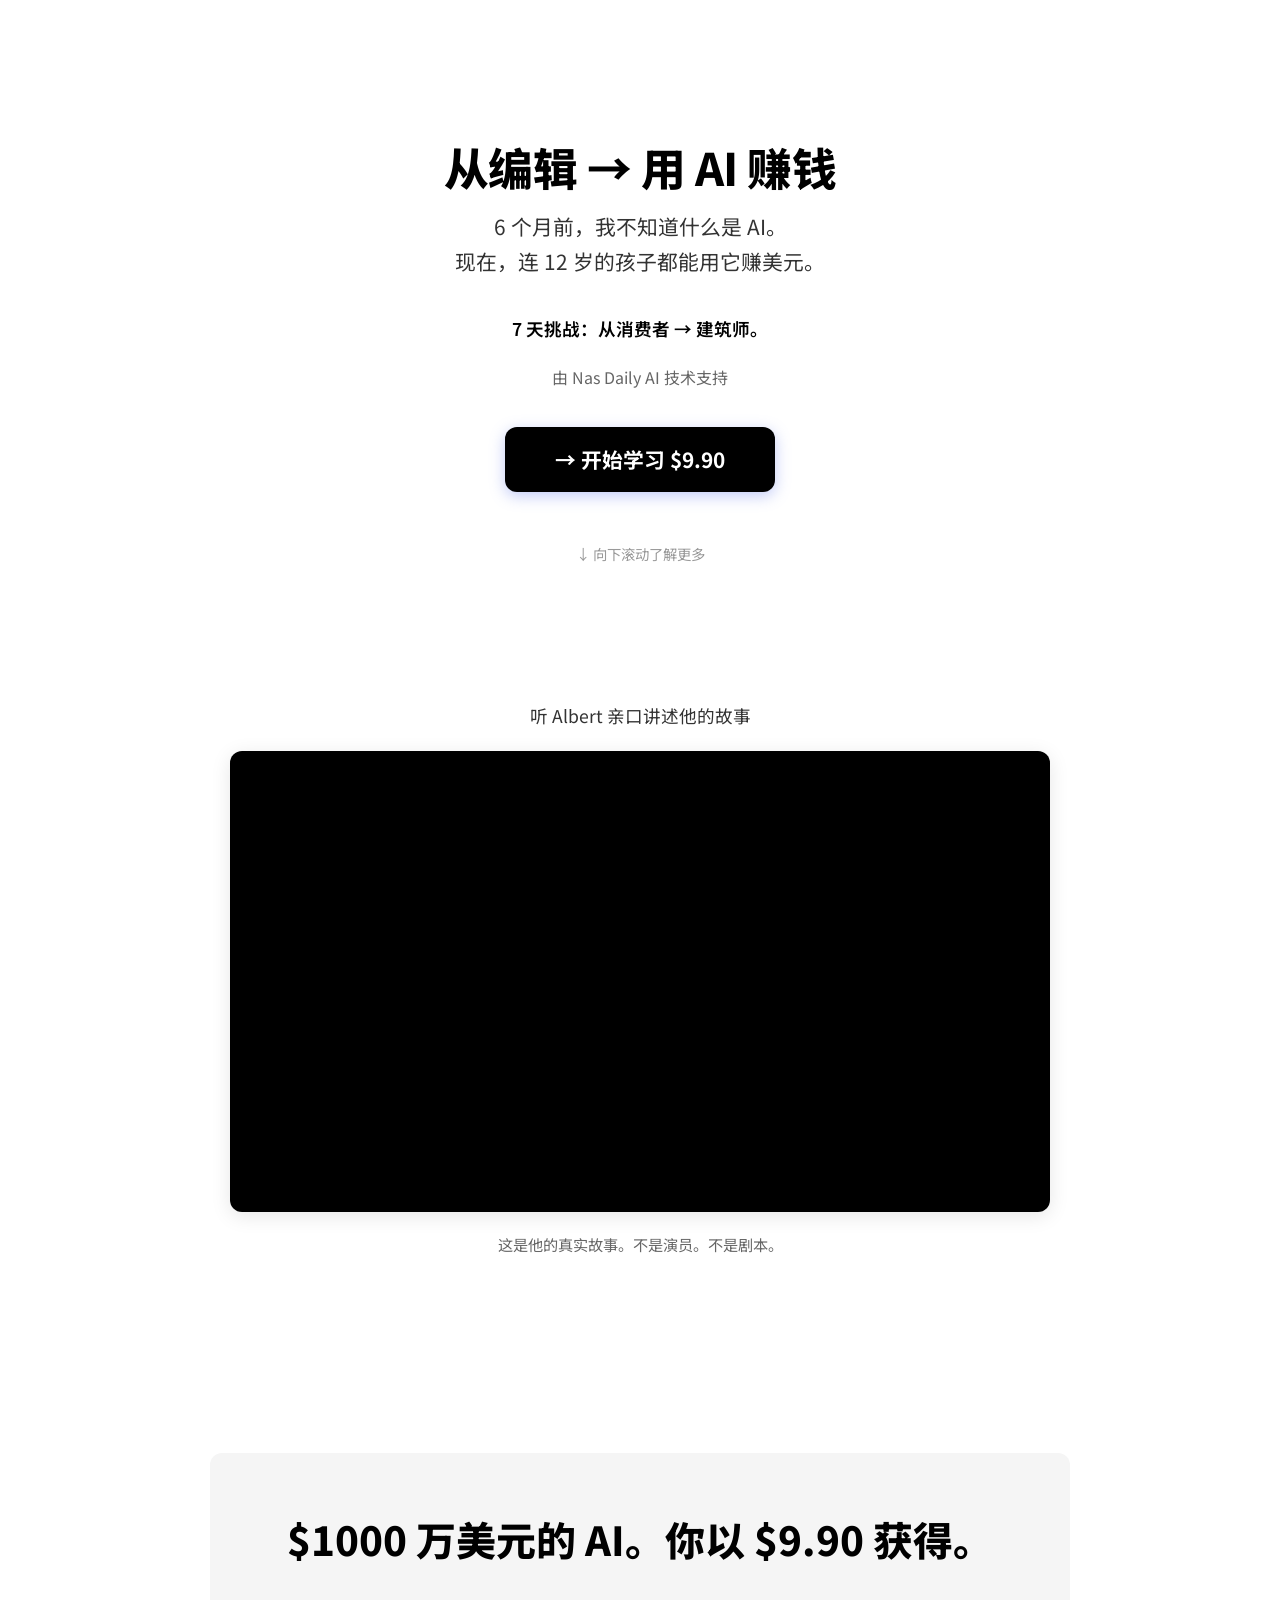
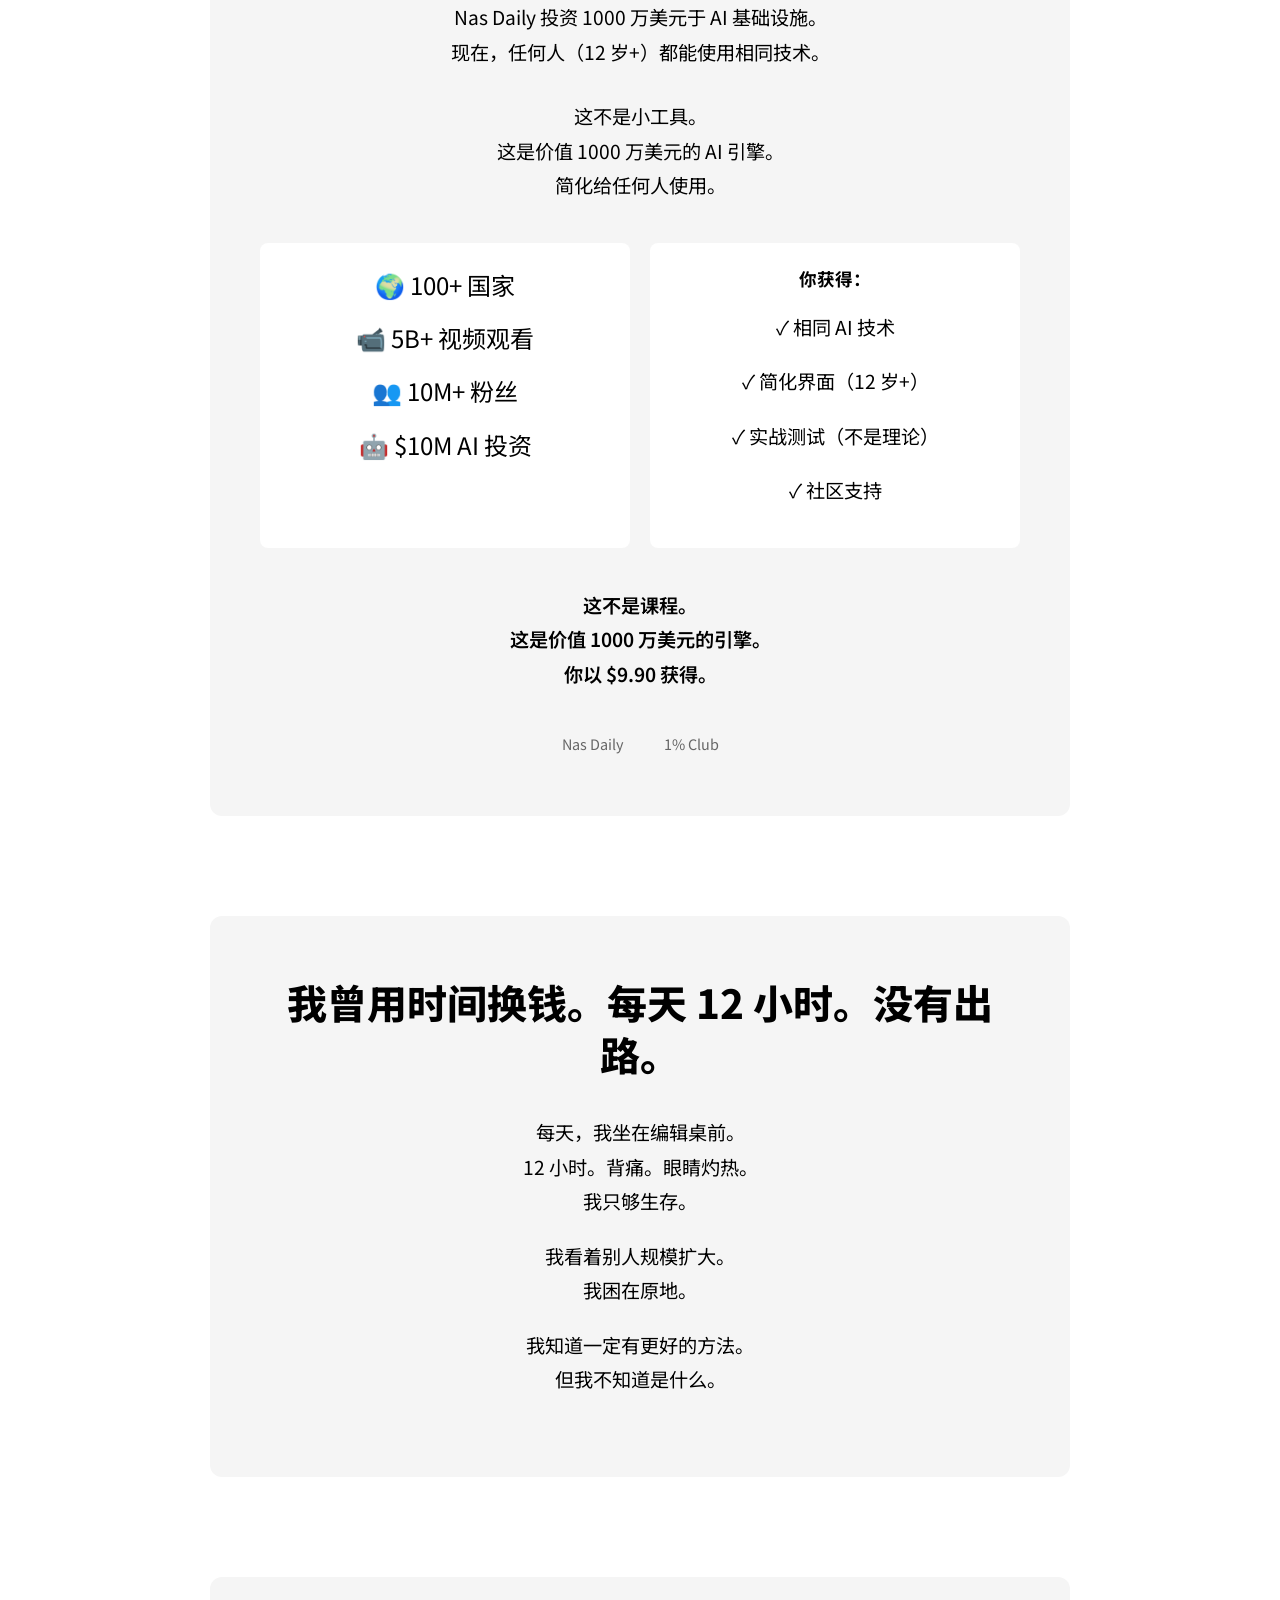
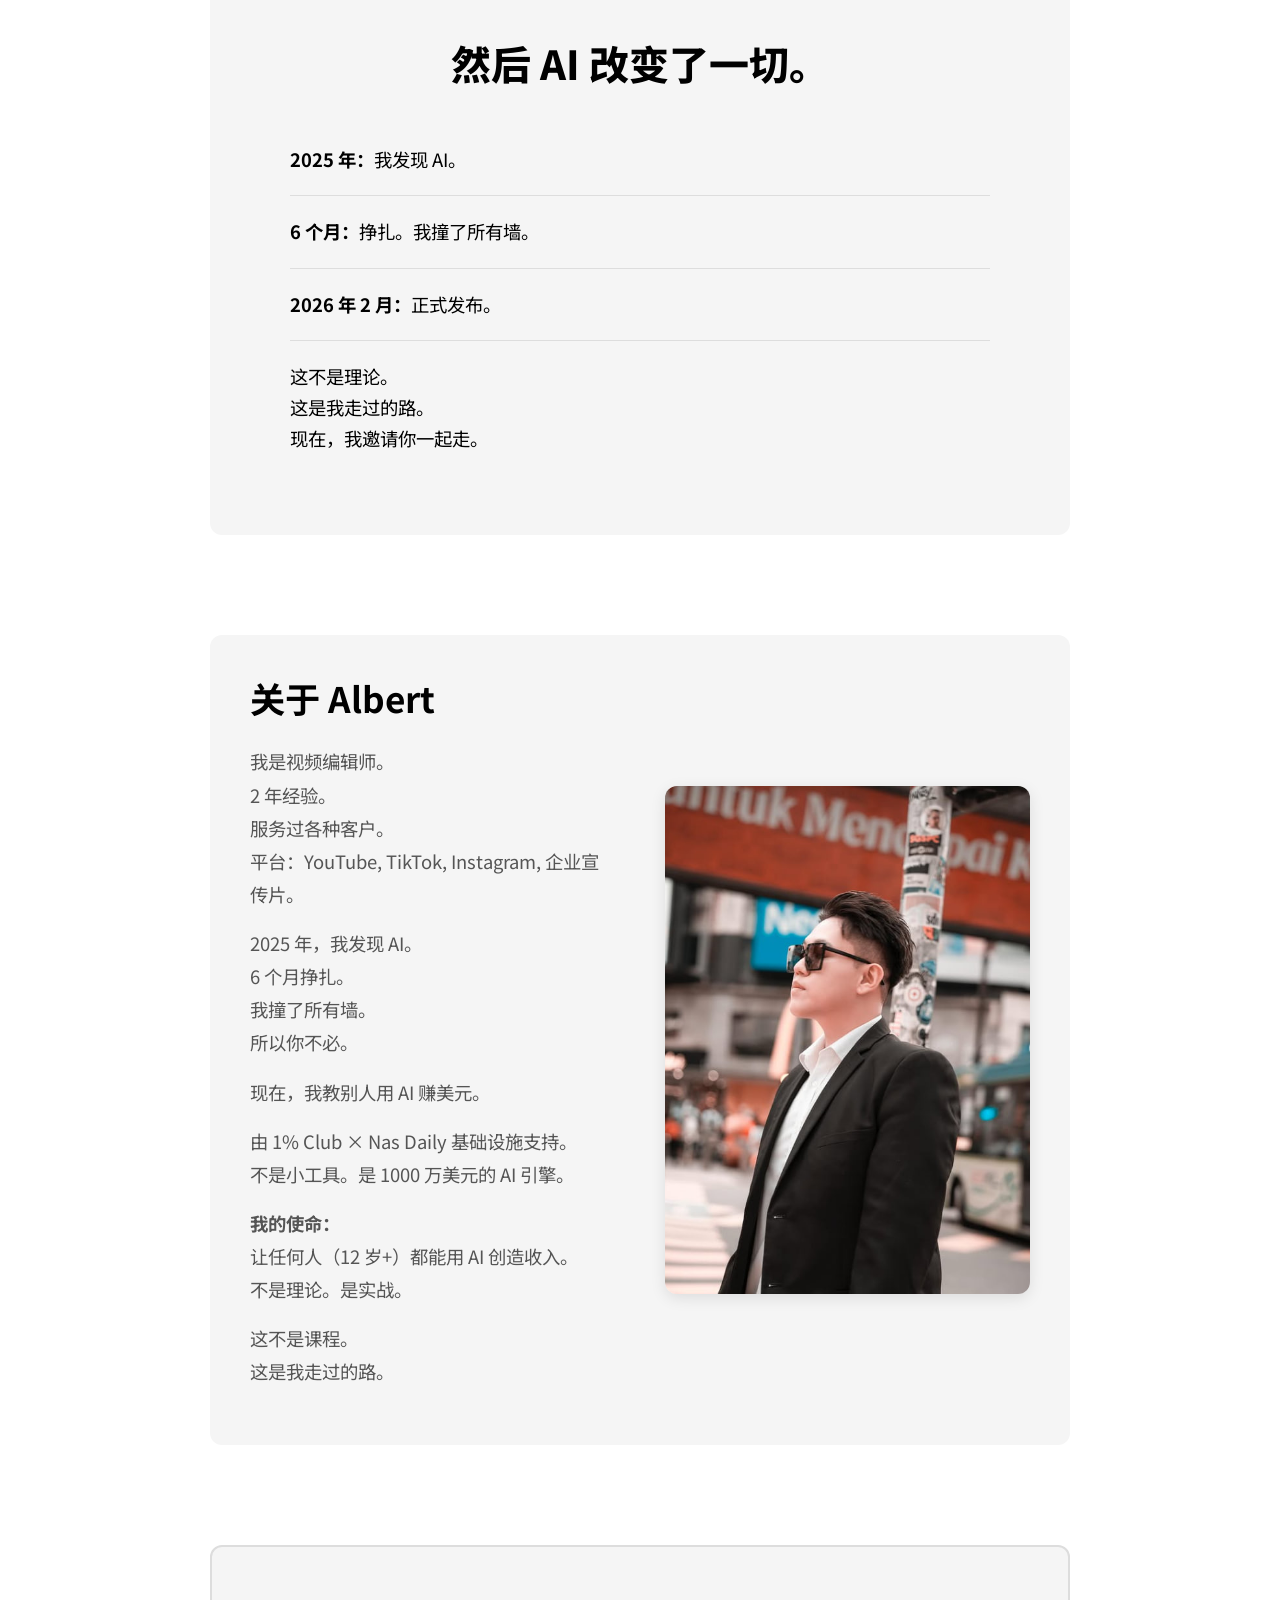
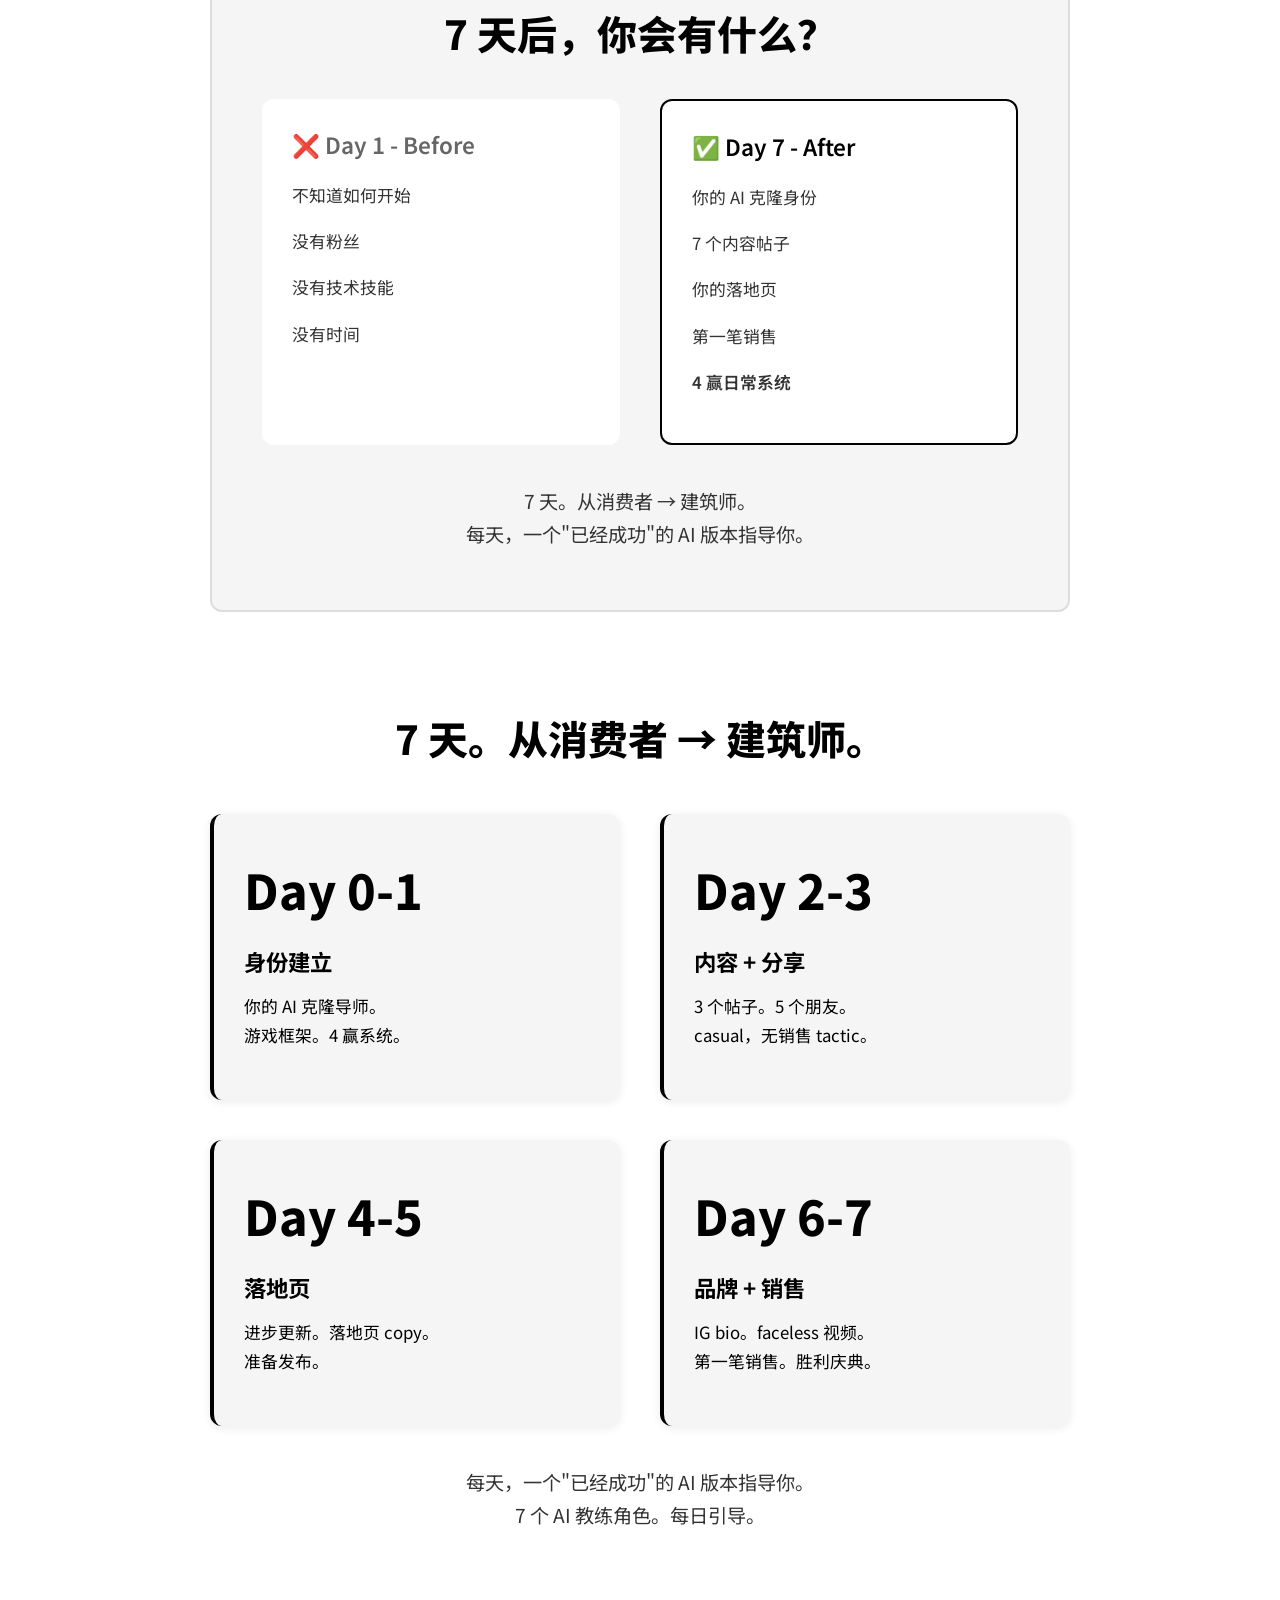
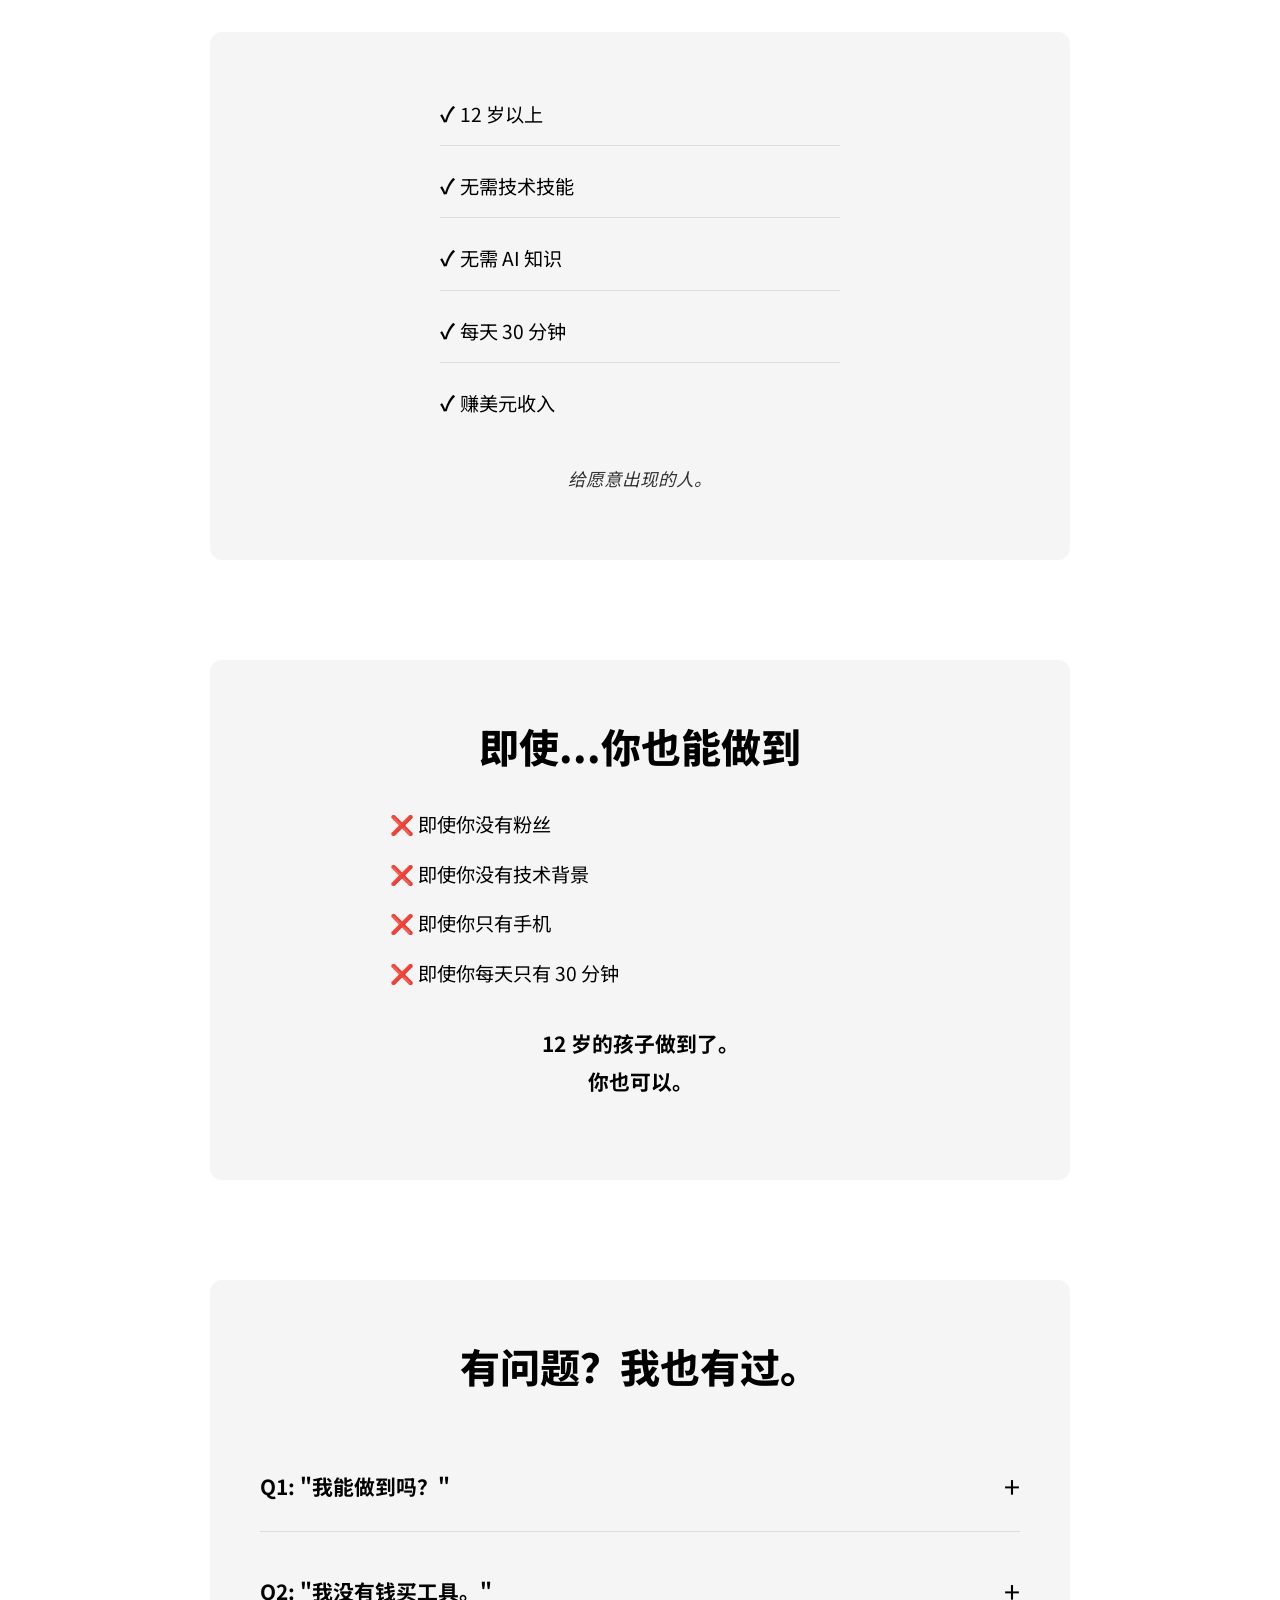
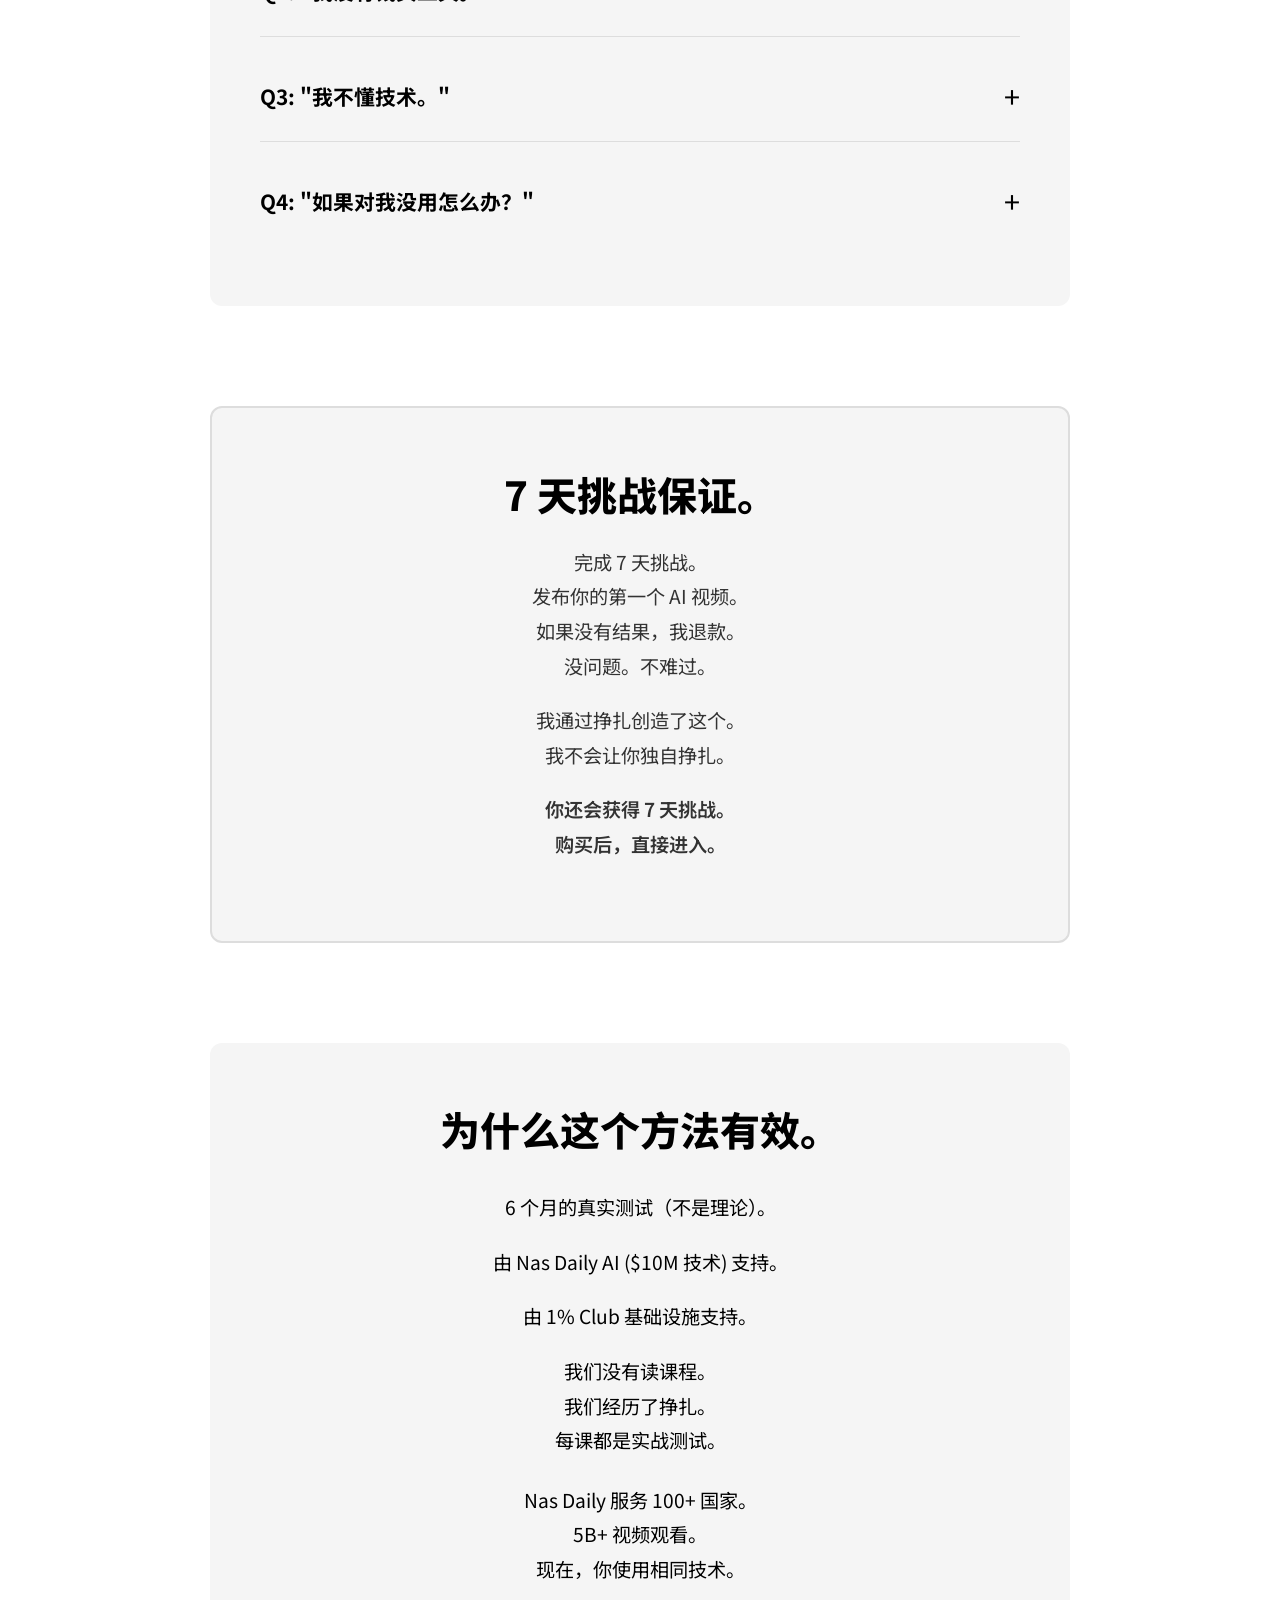
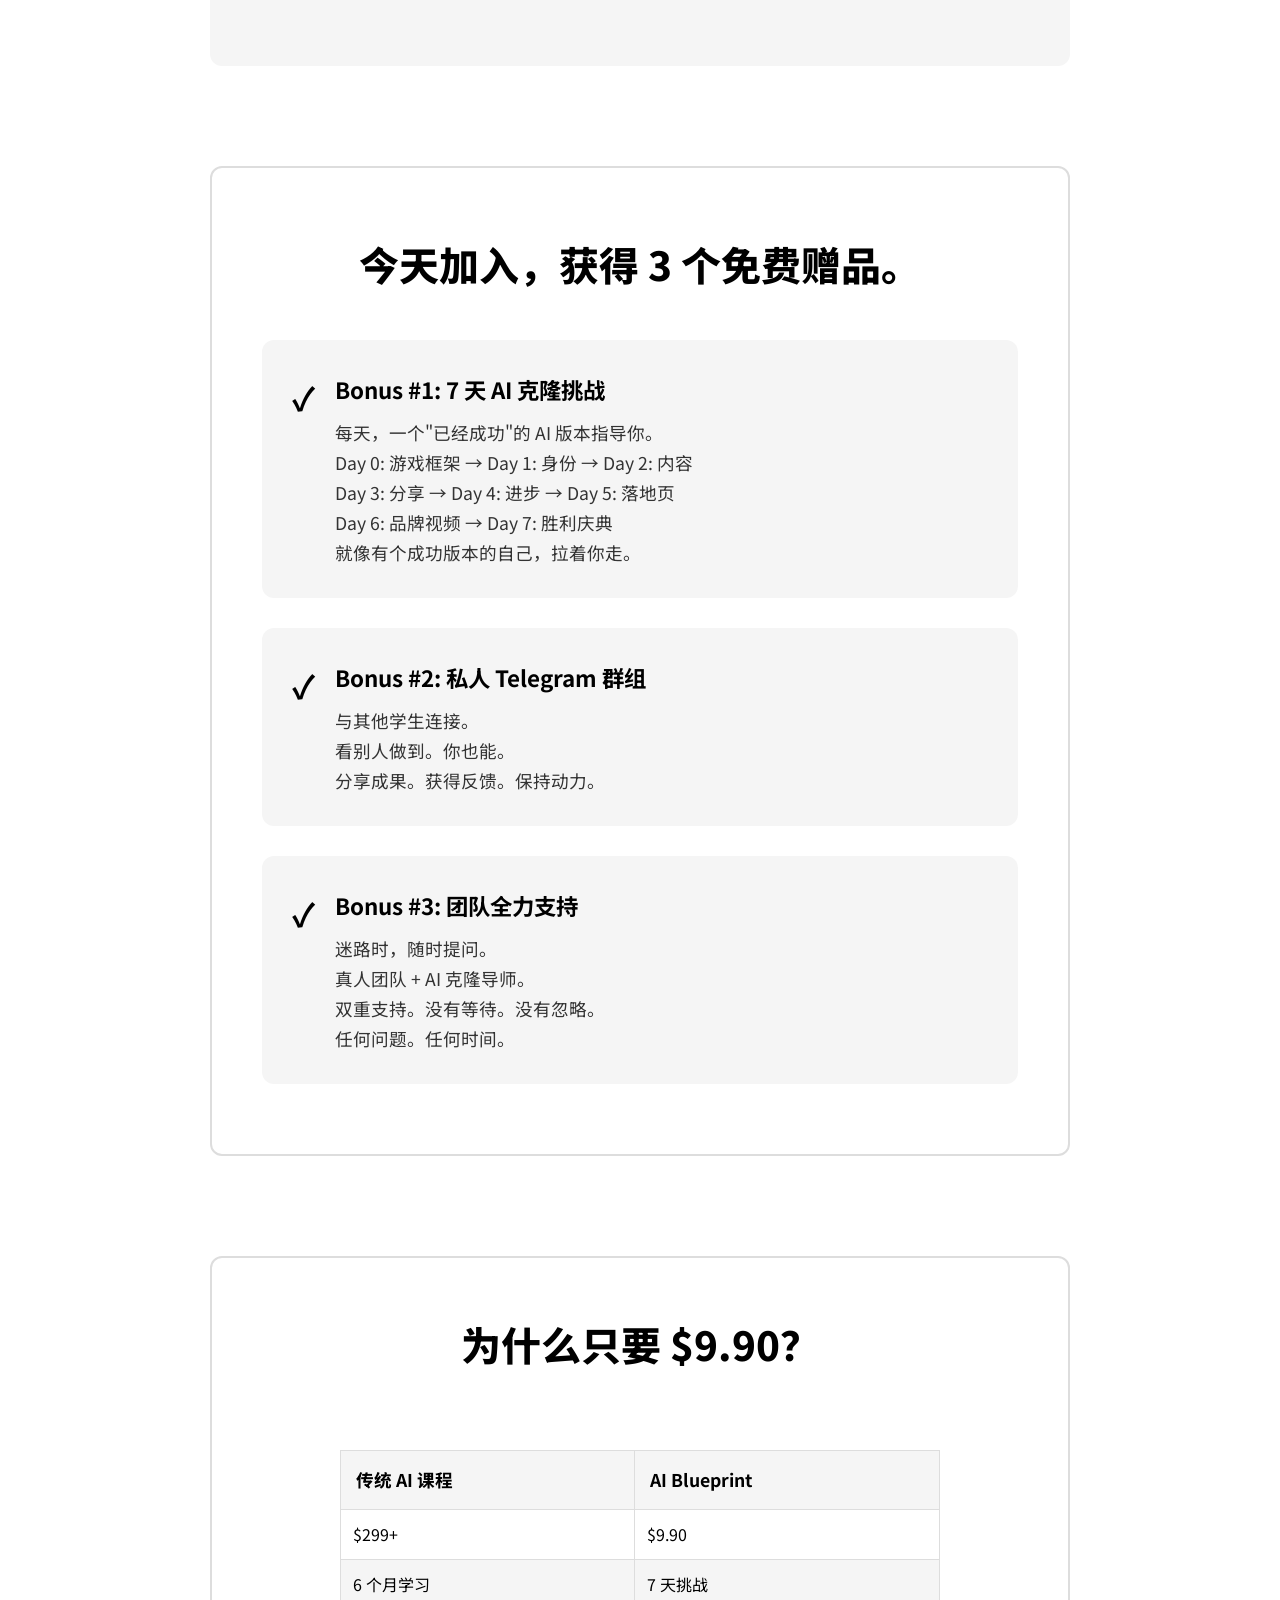
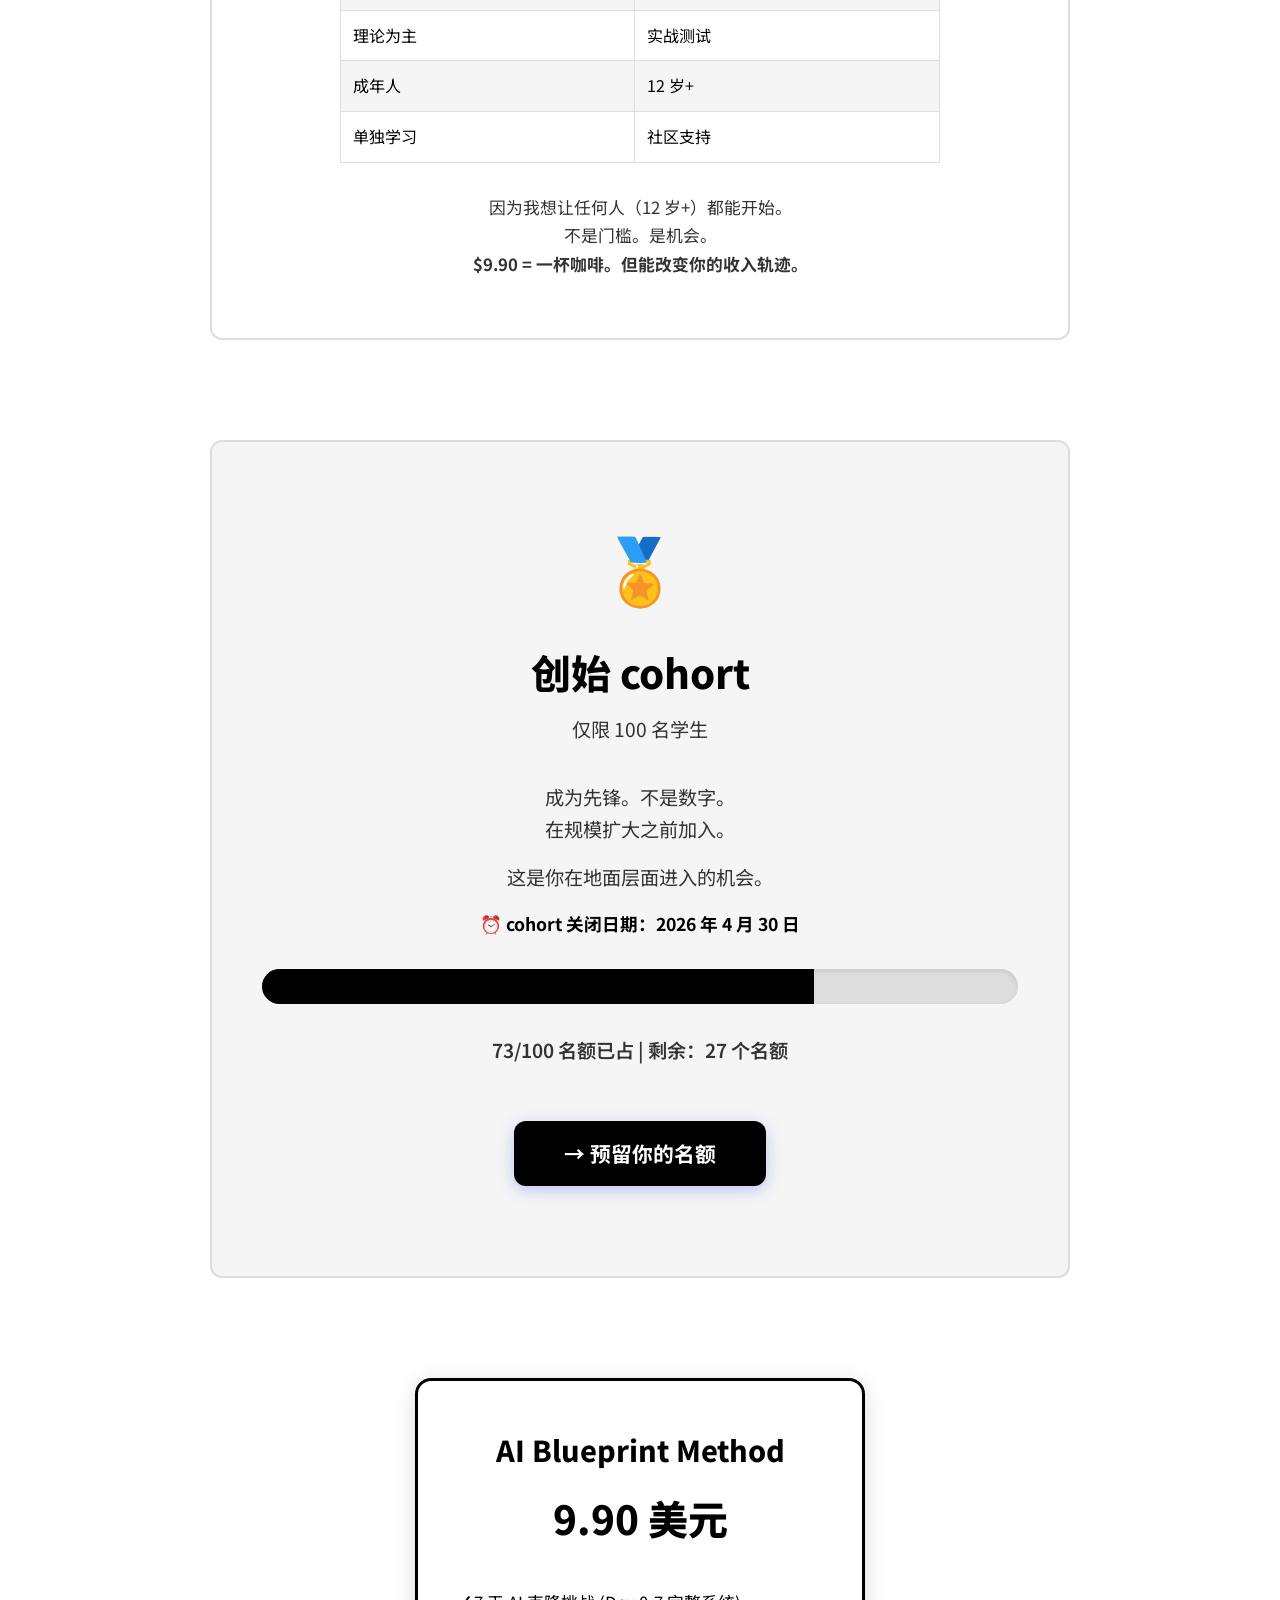
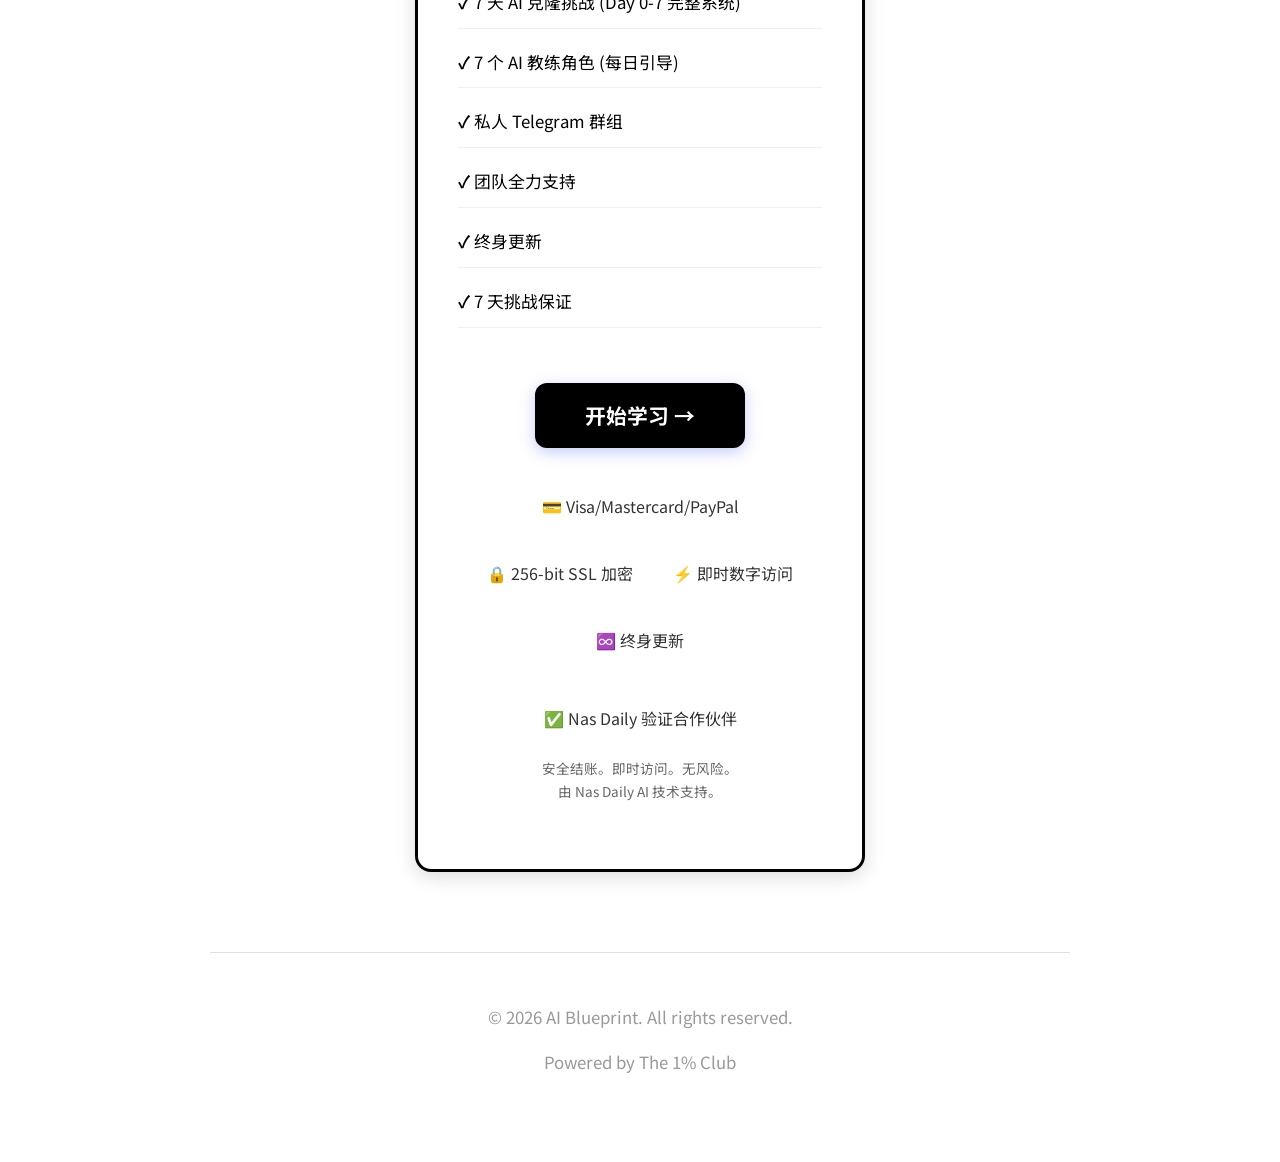
==== index.html @ 0b419ef9 "Update Chinese typography with Noto Sans SC, font-smoothing, and responsive sizes" ====
<!DOCTYPE html>
<html lang="zh-CN">
<head>
    <meta charset="UTF-8">
    <meta name="viewport" content="width=device-width, initial-scale=1.0">
    <title>AI Blueprint — Albert 的方法</title>
    <style>
        /* IMPORT GOOGLE FONT */
        @import url('https://fonts.googleapis.com/css2?family=Noto+Sans+SC:wght@400;500;700;800&display=swap');
        
        * { margin: 0; padding: 0; box-sizing: border-box; }
        body { 
            font-family: 'Noto Sans SC', -apple-system, BlinkMacSystemFont, "PingFang SC", "Microsoft YaHei", sans-serif;
            font-size: 16px;
            font-weight: 400;
            line-height: 1.7;
            color: #000000; 
            background: #FFFFFF;
            -webkit-font-smoothing: antialiased;
            -moz-osx-font-smoothing: grayscale;
        }
        .container { max-width: 900px; margin: 0 auto; padding: 20px; }
        
        /* HEADERS */
        h1 {
            font-size: 2.8rem;
            font-weight: 800;
            line-height: 1.2;
            letter-spacing: -0.5px;
            margin-bottom: 1rem;
        }
        h2 {
            font-size: 2.2rem;
            font-weight: 700;
            line-height: 1.3;
            margin-bottom: 1rem;
        }
        h3 {
            font-size: 1.6rem;
            font-weight: 600;
            line-height: 1.4;
            margin-bottom: 0.8rem;
        }
        
        /* SUBHEADS / CAPTIONS / LEAD TEXT */
        .subhead, .caption {
            font-size: 1.3rem;
            font-weight: 400;
            line-height: 1.5;
            color: #666666;
        }
        
        /* BODY TEXT */
        p {
            font-size: 1.05rem;
            font-weight: 400;
            line-height: 1.7;
            margin-bottom: 1rem;
        }
        
        /* LIST ITEMS */
        li {
            font-size: 1.05rem;
            font-weight: 400;
            line-height: 1.6;
            margin-bottom: 0.5rem;
        }
        
        /* BUTTONS / CTA */
        .cta-button {
            font-family: 'Noto Sans SC', -apple-system, BlinkMacSystemFont, "PingFang SC", "Microsoft YaHei", sans-serif;
            font-size: 1.1rem;
            font-weight: 600;
            line-height: 1.4;
        }
        
        /* HERO */
        .hero { text-align: center; padding: 80px 20px 60px; }
        .video-container { 
            position: relative; 
            padding-bottom: 56.25%; 
            height: 0; 
            overflow: hidden; 
            max-width: 100%; 
            background: #000; 
            border-radius: 12px;
            box-shadow: 0 4px 20px rgba(0,0,0,0.1);
        }
        .video-container iframe { position: absolute; top: 0; left: 0; width: 100%; height: 100%; }
        .hero h1 { 
            font-size: 2.8rem; 
            margin: 40px 0 15px; 
            font-weight: 800;
            letter-spacing: -0.5px;
        }
        .hero p { 
            font-size: 1.3rem; 
            color: #333333; 
            margin-bottom: 35px;
            font-weight: 400;
        }
        .cta-button {
            display: inline-block; 
            background: #000000; 
            color: #FFFFFF; 
            padding: 18px 50px; 
            text-decoration: none; 
            border-radius: 12px; 
            font-size: 1.3rem; 
            font-weight: 700; 
            margin: 20px 0;
            box-shadow: 0 4px 15px rgba(102, 126, 234, 0.4);
            transition: transform 0.2s, box-shadow 0.2s;
        }
        .cta-button:hover { 
            transform: translateY(-2px);
            box-shadow: 0 6px 20px rgba(102, 126, 234, 0.5);
        }
        
        /* TABLES */
        table {
            font-family: 'Noto Sans SC', -apple-system, BlinkMacSystemFont, "PingFang SC", "Microsoft YaHei", sans-serif;
            font-size: 1rem;
            font-weight: 400;
            line-height: 1.6;
        }
        th {
            font-weight: 700;
            font-size: 1.1rem;
        }
        
        /* PROGRESS BAR / COHORT */
        .cohort {
            font-family: 'Noto Sans SC', -apple-system, BlinkMacSystemFont, "PingFang SC", "Microsoft YaHei", sans-serif;
        }
        
        /* PRICING CARD */
        .pricing-card {
            font-family: 'Noto Sans SC', -apple-system, BlinkMacSystemFont, "PingFang SC", "Microsoft YaHei", sans-serif;
        }
        .pricing-card h3 {
            font-size: 1.8rem;
            font-weight: 700;
            line-height: 1.3;
        }
        .pricing-card .price {
            font-size: 2.5rem;
            font-weight: 800;
            line-height: 1.2;
        }
        
        /* STORY */
        .story { 
            display: grid; 
            grid-template-columns: 1fr 1fr; 
            gap: 50px; 
            align-items: center; 
            margin: 100px 0;
            padding: 40px;
            background: #F5F5F5;
            border-radius: 12px;
        }
        .story img { 
            width: 100%; 
            border-radius: 12px;
            box-shadow: 0 4px 15px rgba(0,0,0,0.1);
        }
        .story h2 { 
            font-size: 2.2rem; 
            margin-bottom: 25px;
            font-weight: 700;
        }
        .story p { 
            font-size: 1.15rem; 
            color: #555;
            line-height: 1.8;
        }
        
        /* PROBLEM */
        .problem { 
            margin: 100px 0;
            padding: 60px 50px;
            background: #F5F5F5;
            color: #000000;
            border-radius: 12px;
            text-align: center;
        }
        .problem h2 { 
            font-size: 2.5rem; 
            margin-bottom: 35px;
            font-weight: 800;
            color: #000000;
        }
        .problem p { 
            font-size: 1.2rem; 
            line-height: 1.8;
            max-width: 600px;
            margin: 0 auto 20px;
            color: #000000;
        }
        
        /* TRANSFORMATION */
        .transformation { 
            margin: 100px 0;
            padding: 60px 50px;
            background: #F5F5F5;
            color: #000000;
            border-radius: 12px;
        }
        .transformation h2 { 
            font-size: 2.5rem; 
            margin-bottom: 35px;
            font-weight: 800;
            text-align: center;
            color: #000000;
        }
        .timeline { 
            max-width: 700px;
            margin: 0 auto;
        }
        .timeline-item { 
            padding: 20px 0;
            border-bottom: 1px solid #dddddd;
            font-size: 1.15rem;
            line-height: 1.7;
            color: #000000;
        }
        .timeline-item:last-child { border-bottom: none; }
        .timeline-item strong { font-weight: 700; color: #000000; }
        
        /* HOW IT WORKS */
        .how-it-works { 
            margin: 100px 0;
        }
        .how-it-works h2 { 
            font-size: 2.5rem; 
            text-align: center; 
            margin-bottom: 50px;
            font-weight: 800;
        }
        .steps-grid { 
            display: grid; 
            grid-template-columns: repeat(3, 1fr); 
            gap: 40px;
        }
        .step { 
            padding: 35px 30px;
            background: #F5F5F5;
            border-radius: 12px;
            box-shadow: 0 2px 10px rgba(0,0,0,0.08);
            border-left: 4px solid #000000;
        }
        .step-number { 
            font-size: 3rem; 
            font-weight: 800; 
            color: #000000;
            margin-bottom: 15px;
        }
        .step h3 { 
            font-size: 1.4rem; 
            margin-bottom: 15px;
            font-weight: 700;
            color: #000000;
        }
        .step p { 
            color: #000000;
            line-height: 1.7;
        }
        .step ul { 
            margin-top: 15px;
            padding-left: 20px;
            color: #000000;
        }
        .step ul li { 
            margin-bottom: 8px;
            line-height: 1.6;
        }
        
        /* METHOD */
        .method-grid { 
            display: grid; 
            grid-template-columns: repeat(3, 1fr); 
            gap: 40px; 
            margin: 100px 0; 
            text-align: center; 
        }
        .method-item { 
            padding: 40px 30px;
            background: #fff;
            border-radius: 12px;
            box-shadow: 0 2px 10px rgba(0,0,0,0.05);
            transition: transform 0.2s;
        }
        .method-item:hover { transform: translateY(-5px); }
        .method-icon { font-size: 3.5rem; margin-bottom: 20px; }
        .method-item h3 { font-size: 1.5rem; margin-bottom: 10px; font-weight: 700; }
        .method-item p { color: #666; font-size: 1rem; }
        
        /* CHECKMARKS */
        .checkmarks { 
            margin: 100px 0;
            padding: 50px 40px;
            background: #F5F5F5;
            border-radius: 12px;
        }
        .checkmark-list { list-style: none; max-width: 400px; margin: 0 auto; }
        .checkmark-list li { 
            padding: 15px 0; 
            font-size: 1.2rem;
            border-bottom: 1px solid #dddddd;
        }
        .checkmark-list li:before { 
            content: "✓ "; 
            color: #000000; 
            font-weight: bold;
            font-size: 1.3rem;
        }
        .checkmark-list li:last-child { border-bottom: none; }
        
        /* BONUSES */
        .bonus-item:hover { transform: translateY(-3px); }
        
        /* FAQ */
        .faq { 
            margin: 100px 0;
            padding: 60px 50px;
            background: #F5F5F5;
            border-radius: 12px;
        }
        .faq h2 { 
            font-size: 2.5rem; 
            text-align: center; 
            margin-bottom: 50px;
            font-weight: 800;
        }
        .faq-item { 
            margin-bottom: 15px;
            border-bottom: 1px solid #dddddd;
        }
        .faq-item:last-child { 
            margin-bottom: 0;
            border-bottom: none;
        }
        .faq-question { 
            font-size: 1.3rem; 
            font-weight: 700; 
            margin-bottom: 0;
            color: #000000;
            cursor: pointer;
            padding: 20px 0;
            display: flex;
            justify-content: space-between;
            align-items: center;
            transition: color 0.2s;
        }
        .faq-question:hover {
            color: #333333;
        }
        .faq-question:after {
            content: '+';
            font-size: 1.8rem;
            font-weight: 400;
            transition: transform 0.3s;
        }
        .faq-item.active .faq-question:after {
            content: '−';
            transform: rotate(0deg);
        }
        .faq-answer { 
            font-size: 1.1rem; 
            color: #333333;
            line-height: 1.7;
            max-height: 0;
            overflow: hidden;
            transition: max-height 0.3s ease-out, padding 0.3s ease-out;
            padding: 0;
        }
        .faq-item.active .faq-answer {
            max-height: 200px;
            padding: 0 0 20px 0;
        }
        
        /* GUARANTEE */
        .guarantee { 
            margin: 100px 0;
            padding: 60px 50px;
            background: #F5F5F5;
            border-radius: 12px;
            border: 2px solid #dddddd;
            text-align: center;
        }
        .guarantee h2 { 
            font-size: 2.5rem; 
            margin-bottom: 25px;
            font-weight: 800;
        }
        .guarantee p { 
            font-size: 1.2rem; 
            color: #333333;
            line-height: 1.8;
            max-width: 600px;
            margin: 0 auto 20px;
        }
        
        /* WHY THIS WORKS */
        .why-this-works { 
            margin: 100px 0;
            padding: 60px 50px;
            background: #F5F5F5;
            color: #000000;
            border-radius: 12px;
        }
        .why-this-works h2 { 
            font-size: 2.5rem; 
            margin-bottom: 35px;
            font-weight: 800;
            text-align: center;
            color: #000000;
        }
        .why-this-works p { 
            font-size: 1.2rem; 
            line-height: 1.8;
            max-width: 700px;
            margin: 0 auto 20px;
            color: #000000;
            text-align: center;
        }
        
        /* COHORT */
        .cohort { 
            text-align: center; 
            background: #F5F5F5; 
            padding: 70px 50px; 
            margin: 100px 0; 
            border-radius: 12px;
            border: 2px solid #dddddd;
        }
        .cohort-badge { font-size: 4rem; margin-bottom: 25px; }
        .cohort h2 { font-size: 2.5rem; margin-bottom: 15px; font-weight: 800; }
        .cohort-sub { font-size: 1.3rem; color: #333333; margin-bottom: 25px; }
        .cohort p { font-size: 1.2rem; color: #333333; margin-bottom: 35px; line-height: 1.7; }
        .progress-bar { 
            width: 100%; 
            height: 35px; 
            background: #dddddd; 
            border-radius: 20px; 
            overflow: hidden; 
            margin: 30px 0;
            box-shadow: inset 0 2px 5px rgba(0,0,0,0.1);
        }
        .progress-fill { 
            height: 100%; 
            background: #000000; 
            width: 73%;
        }
        .progress-text { font-size: 1.1rem; color: #555; margin-top: 15px; font-weight: 600; }
        
        /* PRICING */
        .pricing-card { 
            border: 3px solid #000000; 
            border-radius: 16px; 
            padding: 50px 40px; 
            max-width: 450px; 
            margin: 0 auto; 
            text-align: center;
            background: #FFFFFF;
            box-shadow: 0 4px 20px rgba(0,0,0,0.15);
        }
        .pricing-card h3 { 
            font-size: 1.8rem; 
            margin-bottom: 25px;
            font-weight: 800;
            color: #000000;
        }
        .price { 
            font-size: 3.5rem; 
            color: #000000; 
            font-weight: 800; 
            margin: 25px 0;
        }
        .features { list-style: none; text-align: left; margin: 35px 0; }
        .features li { padding: 12px 0; border-bottom: 1px solid #f0f0f0; }
        .features li:before { content: "✓ "; color: #000000; font-weight: bold; }
        .trust-badges { 
            display: flex; 
            justify-content: center; 
            gap: 40px; 
            margin-top: 35px; 
            color: #333333;
        }
        
        /* FOOTER */
        .footer { 
            text-align: center; 
            padding: 50px 20px; 
            color: #999;
            font-size: 0.9rem;
            border-top: 1px solid #e0e0e0;
            margin-top: 80px;
        }
        
        /* MOBILE */
        @media (max-width: 768px) { 
            .story { grid-template-columns: 1fr; } 
            .steps-grid { grid-template-columns: 1fr; }
            h1 { font-size: 2rem; }
            h2 { font-size: 1.6rem; }
            h3 { font-size: 1.3rem; }
            body { font-size: 15px; }
            p { font-size: 1rem; }
            .subhead, .caption { font-size: 1.15rem; }
            .problem, .transformation, .faq, .guarantee, .why-this-works { padding: 40px 25px; }
        }
        
        /* SCROLL ANIMATIONS */
        .fade-up {
            opacity: 0;
            transform: translateY(40px);
            transition: opacity 0.8s ease-out, transform 0.8s ease-out;
        }
        .fade-up.visible {
            opacity: 1;
            transform: translateY(0);
        }
        
        .fade-in {
            opacity: 0;
            transition: opacity 0.8s ease-out;
        }
        .fade-in.visible {
            opacity: 1;
        }
        
        .slide-left {
            opacity: 0;
            transform: translateX(-50px);
            transition: opacity 0.8s ease-out, transform 0.8s ease-out;
        }
        .slide-left.visible {
            opacity: 1;
            transform: translateX(0);
        }
        
        .slide-right {
            opacity: 0;
            transform: translateX(50px);
            transition: opacity 0.8s ease-out, transform 0.8s ease-out;
        }
        .slide-right.visible {
            opacity: 1;
            transform: translateX(0);
        }
        
        .scale-in {
            opacity: 0;
            transform: scale(0.9);
            transition: opacity 0.8s ease-out, transform 0.8s ease-out;
        }
        .scale-in.visible {
            opacity: 1;
            transform: scale(1);
        }
        
        /* Stagger delays for grid items */
        .step:nth-child(1) { transition-delay: 0.1s; }
        .step:nth-child(2) { transition-delay: 0.2s; }
        .step:nth-child(3) { transition-delay: 0.3s; }
    </style>
</head>
<body>
    <div class="container">
        <!-- SECTION 1: HERO -->
        <section class="hero fade-up">
            <h1>从编辑 → 用 AI 赚钱</h1>
            <p>6 个月前，我不知道什么是 AI。<br>现在，连 12 岁的孩子都能用它赚美元。</p>
            <p style="font-size: 1.1rem; color: #000000; margin: 20px 0; font-weight: 600;">7 天挑战：从消费者 → 建筑师。</p>
            <p style="font-size: 1rem; color: #666666; margin: 15px 0;">由 Nas Daily AI 技术支持</p>
            <a href="https://nas.io/theonepercentbetterprogram/digital-files/the-1-better-program?affiliateCode=ALBERT_NR5T" class="cta-button">→ 开始学习 $9.90</a>
            <p style="margin-top: 30px; color: #999999; font-size: 0.9rem;">↓ 向下滚动了解更多</p>
        </section>

        <!-- SECTION 2: VIDEO -->
        <section class="hero fade-up" style="padding-top: 40px;">
            <p style="margin-bottom: 20px; color: #333333; font-size: 1.1rem;">听 Albert 亲口讲述他的故事</p>
            <div class="video-container">
                <iframe src="https://www.youtube.com/embed/VIDEO_ID" frameborder="0" allowfullscreen></iframe>
            </div>
            <p style="margin-top: 20px; color: #666666; font-size: 0.95rem;">这是他的真实故事。不是演员。不是剧本。</p>
        </section>

        <!-- SECTION 2A: POWERED BY NAS DAILY -->
        <section class="why-this-works fade-up" style="background: #F5F5F5; color: #000000;">
            <h2 style="color: #000000;">$1000 万美元的 AI。你以 $9.90 获得。</h2>
            <p style="font-size: 1.2rem; margin-bottom: 30px; color: #000000;">Nas Daily 投资 1000 万美元于 AI 基础设施。<br>现在，任何人（12 岁+）都能使用相同技术。</p>
            <p style="margin-bottom: 35px; color: #000000;">这不是小工具。<br>这是价值 1000 万美元的 AI 引擎。<br>简化给任何人使用。</p>
            
            <div style="display: grid; grid-template-columns: repeat(2, 1fr); gap: 20px; margin: 40px 0; text-align: left;">
                <div style="padding: 20px; background: #FFFFFF; border-radius: 8px;">
                    <p style="font-size: 1.5rem; margin-bottom: 10px; color: #000000;">🌍 100+ 国家</p>
                    <p style="font-size: 1.5rem; margin-bottom: 10px; color: #000000;">📹 5B+ 视频观看</p>
                    <p style="font-size: 1.5rem; margin-bottom: 10px; color: #000000;">👥 10M+ 粉丝</p>
                    <p style="font-size: 1.5rem; margin-bottom: 10px; color: #000000;">🤖 $10M AI 投资</p>
                </div>
                <div style="padding: 20px; background: #FFFFFF; border-radius: 8px;">
                    <p style="font-weight: 700; margin-bottom: 15px; font-size: 1.1rem; color: #000000;">你获得：</p>
                    <p style="color: #000000;">✓ 相同 AI 技术</p>
                    <p style="color: #000000;">✓ 简化界面（12 岁+）</p>
                    <p style="color: #000000;">✓ 实战测试（不是理论）</p>
                    <p style="color: #000000;">✓ 社区支持</p>
                </div>
            </div>
            
            <p style="font-size: 1.2rem; margin-top: 35px; font-weight: 600; color: #000000;">这不是课程。<br>这是价值 1000 万美元的引擎。<br>你以 $9.90 获得。</p>
            
            <div style="display: flex; justify-content: center; gap: 40px; margin-top: 40px; font-size: 0.9rem; color: #666666;">
                <span>Nas Daily</span>
                <span>1% Club</span>
            </div>
        </section>

        <!-- SECTION 3: PROBLEM AGITATION -->
        <section class="problem fade-up">
            <h2>我曾用时间换钱。每天 12 小时。没有出路。</h2>
            <p>每天，我坐在编辑桌前。<br>12 小时。背痛。眼睛灼热。<br>我只够生存。</p>
            <p>我看着别人规模扩大。<br>我困在原地。</p>
            <p>我知道一定有更好的方法。<br>但我不知道是什么。</p>
        </section>

        <!-- SECTION 4: TRANSFORMATION -->
        <section class="transformation fade-up">
            <h2>然后 AI 改变了一切。</h2>
            <div class="timeline">
                <div class="timeline-item">
                    <strong>2025 年：</strong>我发现 AI。
                </div>
                <div class="timeline-item">
                    <strong>6 个月：</strong>挣扎。我撞了所有墙。
                </div>
                <div class="timeline-item">
                    <strong>2026 年 2 月：</strong>正式发布。
                </div>
                <div class="timeline-item">
                    这不是理论。<br>这是我走过的路。<br>现在，我邀请你一起走。
                </div>
            </div>
        </section>

        <!-- SECTION 5: ABOUT ALBERT -->
        <section class="story slide-left">
            <div>
                <h2>关于 Albert</h2>
                <p>我是视频编辑师。<br>2 年经验。<br>服务过各种客户。<br>平台：YouTube, TikTok, Instagram, 企业宣传片。</p>
                <p>2025 年，我发现 AI。<br>6 个月挣扎。<br>我撞了所有墙。<br>所以你不必。</p>
                <p>现在，我教别人用 AI 赚美元。</p>
                <p>由 1% Club × Nas Daily 基础设施支持。<br>不是小工具。是 1000 万美元的 AI 引擎。</p>
                <p><strong>我的使命：</strong><br>让任何人（12 岁+）都能用 AI 创造收入。<br>不是理论。是实战。</p>
                <p>这不是课程。<br>这是我走过的路。</p>
            </div>
            <img src="albert-photo.jpg.jpg" alt="Albert">
        </section>

        <!-- SECTION 5A: BEFORE → AFTER -->
        <section class="transformation fade-up" style="background: #F5F5F5; border: 2px solid #dddddd;">
            <h2>7 天后，你会有什么？</h2>
            <div style="display: grid; grid-template-columns: 1fr 1fr; gap: 40px; margin-top: 40px;">
                <div style="background: #FFFFFF; padding: 30px; border-radius: 12px;">
                    <h3 style="color: #666666; margin-bottom: 20px; font-size: 1.4rem;">❌ Day 1 - Before</h3>
                    <p style="color: #333333; line-height: 1.8;">不知道如何开始</p>
                    <p style="color: #333333; line-height: 1.8;">没有粉丝</p>
                    <p style="color: #333333; line-height: 1.8;">没有技术技能</p>
                    <p style="color: #333333; line-height: 1.8;">没有时间</p>
                </div>
                <div style="background: #FFFFFF; padding: 30px; border-radius: 12px; border: 2px solid #000000;">
                    <h3 style="color: #000000; margin-bottom: 20px; font-size: 1.4rem;">✅ Day 7 - After</h3>
                    <p style="color: #333333; line-height: 1.8;">你的 AI 克隆身份</p>
                    <p style="color: #333333; line-height: 1.8;">7 个内容帖子</p>
                    <p style="color: #333333; line-height: 1.8;">你的落地页</p>
                    <p style="color: #333333; line-height: 1.8;">第一笔销售</p>
                    <p style="color: #333333; line-height: 1.8; font-weight: 600;">4 赢日常系统</p>
                </div>
            </div>
            <p style="max-width: 600px; margin: 40px auto 0; text-align: center; color: #333333; font-size: 1.2rem; line-height: 1.7;">7 天。从消费者 → 建筑师。<br>每天，一个"已经成功"的 AI 版本指导你。</p>
        </section>

        <!-- SECTION 6: HOW IT WORKS (7-DAY STRUCTURE) -->
        <section class="how-it-works fade-up">
            <h2>7 天。从消费者 → 建筑师。</h2>
            <div class="steps-grid" style="grid-template-columns: repeat(2, 1fr);">
                <div class="step">
                    <div class="step-number">Day 0-1</div>
                    <h3>身份建立</h3>
                    <p>你的 AI 克隆导师。<br>游戏框架。4 赢系统。</p>
                </div>
                <div class="step">
                    <div class="step-number">Day 2-3</div>
                    <h3>内容 + 分享</h3>
                    <p>3 个帖子。5 个朋友。<br>casual，无销售 tactic。</p>
                </div>
                <div class="step">
                    <div class="step-number">Day 4-5</div>
                    <h3>落地页</h3>
                    <p>进步更新。落地页 copy。<br>准备发布。</p>
                </div>
                <div class="step">
                    <div class="step-number">Day 6-7</div>
                    <h3>品牌 + 销售</h3>
                    <p>IG bio。faceless 视频。<br>第一笔销售。胜利庆典。</p>
                </div>
            </div>
            <p style="max-width: 600px; margin: 40px auto 0; text-align: center; color: #333333; font-size: 1.2rem; line-height: 1.7;">每天，一个"已经成功"的 AI 版本指导你。<br>7 个 AI 教练角色。每日引导。</p>
        </section>

        <!-- SECTION 7: WHO IT'S FOR -->
        <section class="checkmarks scale-in">
            <ul class="checkmark-list">
                <li>12 岁以上</li>
                <li>无需技术技能</li>
                <li>无需 AI 知识</li>
                <li>每天 30 分钟</li>
                <li>赚美元收入</li>
            </ul>
            <p style="text-align: center; margin-top: 30px; color: #333333; font-size: 1.1rem; font-style: italic;">给愿意出现的人。</p>
        </section>

        <!-- SECTION 8: EVEN IF... -->
        <section class="problem fade-up" style="background: #F5F5F5;">
            <h2>即使...你也能做到</h2>
            <div style="max-width: 500px; margin: 30px auto; text-align: left;">
                <p style="color: #000000; font-size: 1.2rem; margin-bottom: 15px;">❌ 即使你没有粉丝</p>
                <p style="color: #000000; font-size: 1.2rem; margin-bottom: 15px;">❌ 即使你没有技术背景</p>
                <p style="color: #000000; font-size: 1.2rem; margin-bottom: 15px;">❌ 即使你只有手机</p>
                <p style="color: #000000; font-size: 1.2rem; margin-bottom: 15px;">❌ 即使你每天只有 30 分钟</p>
            </div>
            <p style="margin-top: 35px; color: #000000; font-size: 1.3rem; font-weight: 700;">12 岁的孩子做到了。<br>你也可以。</p>
        </section>

        <!-- SECTION 9: FAQ -->
        <section class="faq fade-up">
            <h2>有问题？我也有过。</h2>
            <div class="faq-item" onclick="toggleFaq(this)">
                <div class="faq-question">Q1: "我能做到吗？"</div>
                <div class="faq-answer">A: 可以。如果 12 岁的孩子能做到，你也能。他们学得更快。你有更多经验。</div>
            </div>
            <div class="faq-item" onclick="toggleFaq(this)">
                <div class="faq-question">Q2: "我没有钱买工具。"</div>
                <div class="faq-answer">A: 一切都是免费的。无需付费软件。</div>
            </div>
            <div class="faq-item" onclick="toggleFaq(this)">
                <div class="faq-question">Q3: "我不懂技术。"</div>
                <div class="faq-answer">A: 无需编程。无需复杂设置。如果你会复制 + 粘贴，你就能做到。</div>
            </div>
            <div class="faq-item" onclick="toggleFaq(this)">
                <div class="faq-question">Q4: "如果对我没用怎么办？"</div>
                <div class="faq-answer">A: 7 天挑战保证。完成 7 天挑战。发布你的第一个 AI 视频。如果没有结果，我退款。没问题。</div>
            </div>
        </section>

        <!-- SECTION 10: GUARANTEE (7 DAYS + OUTCOME) -->
        <section class="guarantee scale-in">
            <h2>7 天挑战保证。</h2>
            <p>完成 7 天挑战。<br>发布你的第一个 AI 视频。<br>如果没有结果，我退款。<br>没问题。不难过。</p>
            <p>我通过挣扎创造了这个。<br>我不会让你独自挣扎。</p>
            <p style="margin-top: 20px; font-weight: 600;">你还会获得 7 天挑战。<br>购买后，直接进入。</p>
        </section>

        <!-- SECTION 10: WHY THIS WORKS (NAS DAILY SPECIFIC) -->
        <section class="why-this-works fade-up">
            <h2>为什么这个方法有效。</h2>
            <p>6 个月的真实测试（不是理论）。</p>
            <p>由 Nas Daily AI ($10M 技术) 支持。</p>
            <p>由 1% Club 基础设施支持。</p>
            <p>我们没有读课程。<br>我们经历了挣扎。<br>每课都是实战测试。</p>
            <p style="margin-top: 25px;">Nas Daily 服务 100+ 国家。<br>5B+ 视频观看。<br>现在，你使用相同技术。</p>
        </section>

        <!-- SECTION 12: BONUSES (7-DAY CHALLENGE ALIGNED) -->
        <section class="bonuses fade-up" style="background: #FFFFFF; border: 2px solid #dddddd; padding: 70px 50px; margin: 100px 0; border-radius: 12px;">
            <h2 style="text-align: center; margin-bottom: 50px; font-size: 2.5rem; color: #000000; font-weight: 800;">今天加入，获得 3 个免费赠品。</h2>
            
            <div class="bonus-item" style="display: flex; gap: 20px; margin-bottom: 30px; padding: 30px; background: #F5F5F5; border-radius: 12px; transition: transform 0.2s;">
                <span class="checkmark" style="font-size: 2rem; color: #000000; font-weight: bold;">✓</span>
                <div>
                    <strong style="font-size: 1.4rem; color: #000000; display: block; margin-bottom: 10px;">Bonus #1: 7 天 AI 克隆挑战</strong>
                    <p style="color: #333333; font-size: 1.1rem; line-height: 1.7; margin: 0;">每天，一个"已经成功"的 AI 版本指导你。<br>
                    Day 0: 游戏框架 → Day 1: 身份 → Day 2: 内容<br>
                    Day 3: 分享 → Day 4: 进步 → Day 5: 落地页<br>
                    Day 6: 品牌视频 → Day 7: 胜利庆典<br>
                    就像有个成功版本的自己，拉着你走。</p>
                </div>
            </div>
            
            <div class="bonus-item" style="display: flex; gap: 20px; margin-bottom: 30px; padding: 30px; background: #F5F5F5; border-radius: 12px; transition: transform 0.2s;">
                <span class="checkmark" style="font-size: 2rem; color: #000000; font-weight: bold;">✓</span>
                <div>
                    <strong style="font-size: 1.4rem; color: #000000; display: block; margin-bottom: 10px;">Bonus #2: 私人 Telegram 群组</strong>
                    <p style="color: #333333; font-size: 1.1rem; line-height: 1.7; margin: 0;">与其他学生连接。<br>
                    看别人做到。你也能。<br>
                    分享成果。获得反馈。保持动力。</p>
                </div>
            </div>
            
            <div class="bonus-item" style="display: flex; gap: 20px; margin-bottom: 0; padding: 30px; background: #F5F5F5; border-radius: 12px; transition: transform 0.2s;">
                <span class="checkmark" style="font-size: 2rem; color: #000000; font-weight: bold;">✓</span>
                <div>
                    <strong style="font-size: 1.4rem; color: #000000; display: block; margin-bottom: 10px;">Bonus #3: 团队全力支持</strong>
                    <p style="color: #333333; font-size: 1.1rem; line-height: 1.7; margin: 0;">迷路时，随时提问。<br>
                    真人团队 + AI 克隆导师。<br>
                    双重支持。没有等待。没有忽略。<br>
                    任何问题。任何时间。</p>
                </div>
            </div>
        </section>

        <!-- SECTION 13: PRICE ANCHORING -->
        <section class="faq fade-in" style="background: #FFFFFF; border: 2px solid #dddddd;">
            <h2 style="text-align: center;">为什么只要 $9.90？</h2>
            <div style="max-width: 600px; margin: 0 auto; overflow-x: auto;">
                <table style="width: 100%; border-collapse: collapse; margin-top: 30px;">
                    <thead>
                        <tr style="background: #F5F5F5;">
                            <th style="padding: 15px; text-align: left; border: 1px solid #dddddd;">传统 AI 课程</th>
                            <th style="padding: 15px; text-align: left; border: 1px solid #dddddd;">AI Blueprint</th>
                        </tr>
                    </thead>
                    <tbody>
                        <tr>
                            <td style="padding: 12px; border: 1px solid #dddddd;">$299+</td>
                            <td style="padding: 12px; border: 1px solid #dddddd;">$9.90</td>
                        </tr>
                        <tr style="background: #F5F5F5;">
                            <td style="padding: 12px; border: 1px solid #dddddd;">6 个月学习</td>
                            <td style="padding: 12px; border: 1px solid #dddddd;">7 天挑战</td>
                        </tr>
                        <tr>
                            <td style="padding: 12px; border: 1px solid #dddddd;">理论为主</td>
                            <td style="padding: 12px; border: 1px solid #dddddd;">实战测试</td>
                        </tr>
                        <tr style="background: #F5F5F5;">
                            <td style="padding: 12px; border: 1px solid #dddddd;">成年人</td>
                            <td style="padding: 12px; border: 1px solid #dddddd;">12 岁+</td>
                        </tr>
                        <tr>
                            <td style="padding: 12px; border: 1px solid #dddddd;">单独学习</td>
                            <td style="padding: 12px; border: 1px solid #dddddd;">社区支持</td>
                        </tr>
                    </tbody>
                </table>
            </div>
            <p style="max-width: 600px; margin: 30px auto 0; text-align: center; color: #333333;">因为我想让任何人（12 岁+）都能开始。<br>不是门槛。是机会。<br><strong>$9.90 = 一杯咖啡。但能改变你的收入轨迹。</strong></p>
        </section>

        <!-- SECTION 13: FOUNDING COHORT -->
        <section class="cohort scale-in">
            <div class="cohort-badge">🏅</div>
            <h2>创始 cohort</h2>
            <p class="cohort-sub">仅限 100 名学生</p>
            <p style="margin-bottom: 15px;">成为先锋。不是数字。<br>在规模扩大之前加入。</p>
            <p style="margin-bottom: 15px;">这是你在地面层面进入的机会。</p>
            <p style="margin-bottom: 25px; font-weight: 700; color: #000000; font-size: 1.1rem;">⏰ cohort 关闭日期：2026 年 4 月 30 日</p>
            <div class="progress-bar">
                <div class="progress-fill"></div>
            </div>
            <p class="progress-text">73/100 名额已占 | 剩余：27 个名额</p>
            <a href="https://nas.io/theonepercentbetterprogram/digital-files/the-1-better-program?affiliateCode=ALBERT_NR5T" class="cta-button">→ 预留你的名额</a>
        </section>

        <!-- SECTION 14: PRICING CARD (SPECIFIC DELIVERABLES) -->
        <section id="pricing" class="pricing-card fade-up">
            <h3>AI Blueprint Method</h3>
            <div class="price">9.90 美元</div>
            <ul class="features">
                <li>7 天 AI 克隆挑战 (Day 0-7 完整系统)</li>
                <li>7 个 AI 教练角色 (每日引导)</li>
                <li>私人 Telegram 群组</li>
                <li>团队全力支持</li>
                <li>终身更新</li>
                <li>7 天挑战保证</li>
            </ul>
            <a href="https://nas.io/theonepercentbetterprogram/digital-files/the-1-better-program?affiliateCode=ALBERT_NR5T" class="cta-button">开始学习 →</a>
            <div class="trust-badges" style="flex-wrap: wrap; margin-top: 25px;">
                <span>💳 Visa/Mastercard/PayPal</span>
                <span>🔒 256-bit SSL 加密</span>
                <span>⚡️ 即时数字访问</span>
                <span>♾️ 终身更新</span>
                <span style="width: 100%; margin-top: 10px;">✅ Nas Daily 验证合作伙伴</span>
            </div>
            <p style="margin-top: 25px; font-size: 0.85rem; color: #666666;">安全结账。即时访问。无风险。<br>由 Nas Daily AI 技术支持。</p>
        </section>

        <!-- SECTION 15: FOOTER -->
        <footer class="footer">
            <p>© 2026 AI Blueprint. All rights reserved.</p>
            <p>Powered by The 1% Club</p>
        </footer>
    </div>
    <script>
        function toggleFaq(element) {
            const isActive = element.classList.contains('active');
            // Close all FAQ items
            document.querySelectorAll('.faq-item').forEach(item => {
                item.classList.remove('active');
            });
            // Open clicked item if it wasn't already open
            if (!isActive) {
                element.classList.add('active');
            }
        }
        
        // Scroll Animation Observer
        document.addEventListener('DOMContentLoaded', function() {
            const observerOptions = {
                root: null,
                rootMargin: '0px',
                threshold: 0.1
            };
            
            const observer = new IntersectionObserver((entries, observer) => {
                entries.forEach(entry => {
                    if (entry.isIntersecting) {
                        entry.target.classList.add('visible');
                        observer.unobserve(entry.target); // Only animate once
                    }
                });
            }, observerOptions);
            
            // Observe all animated elements
            document.querySelectorAll('.fade-up, .fade-in, .slide-left, .slide-right, .scale-in').forEach(el => {
                observer.observe(el);
            });
        });
    </script>
</body>
</html>
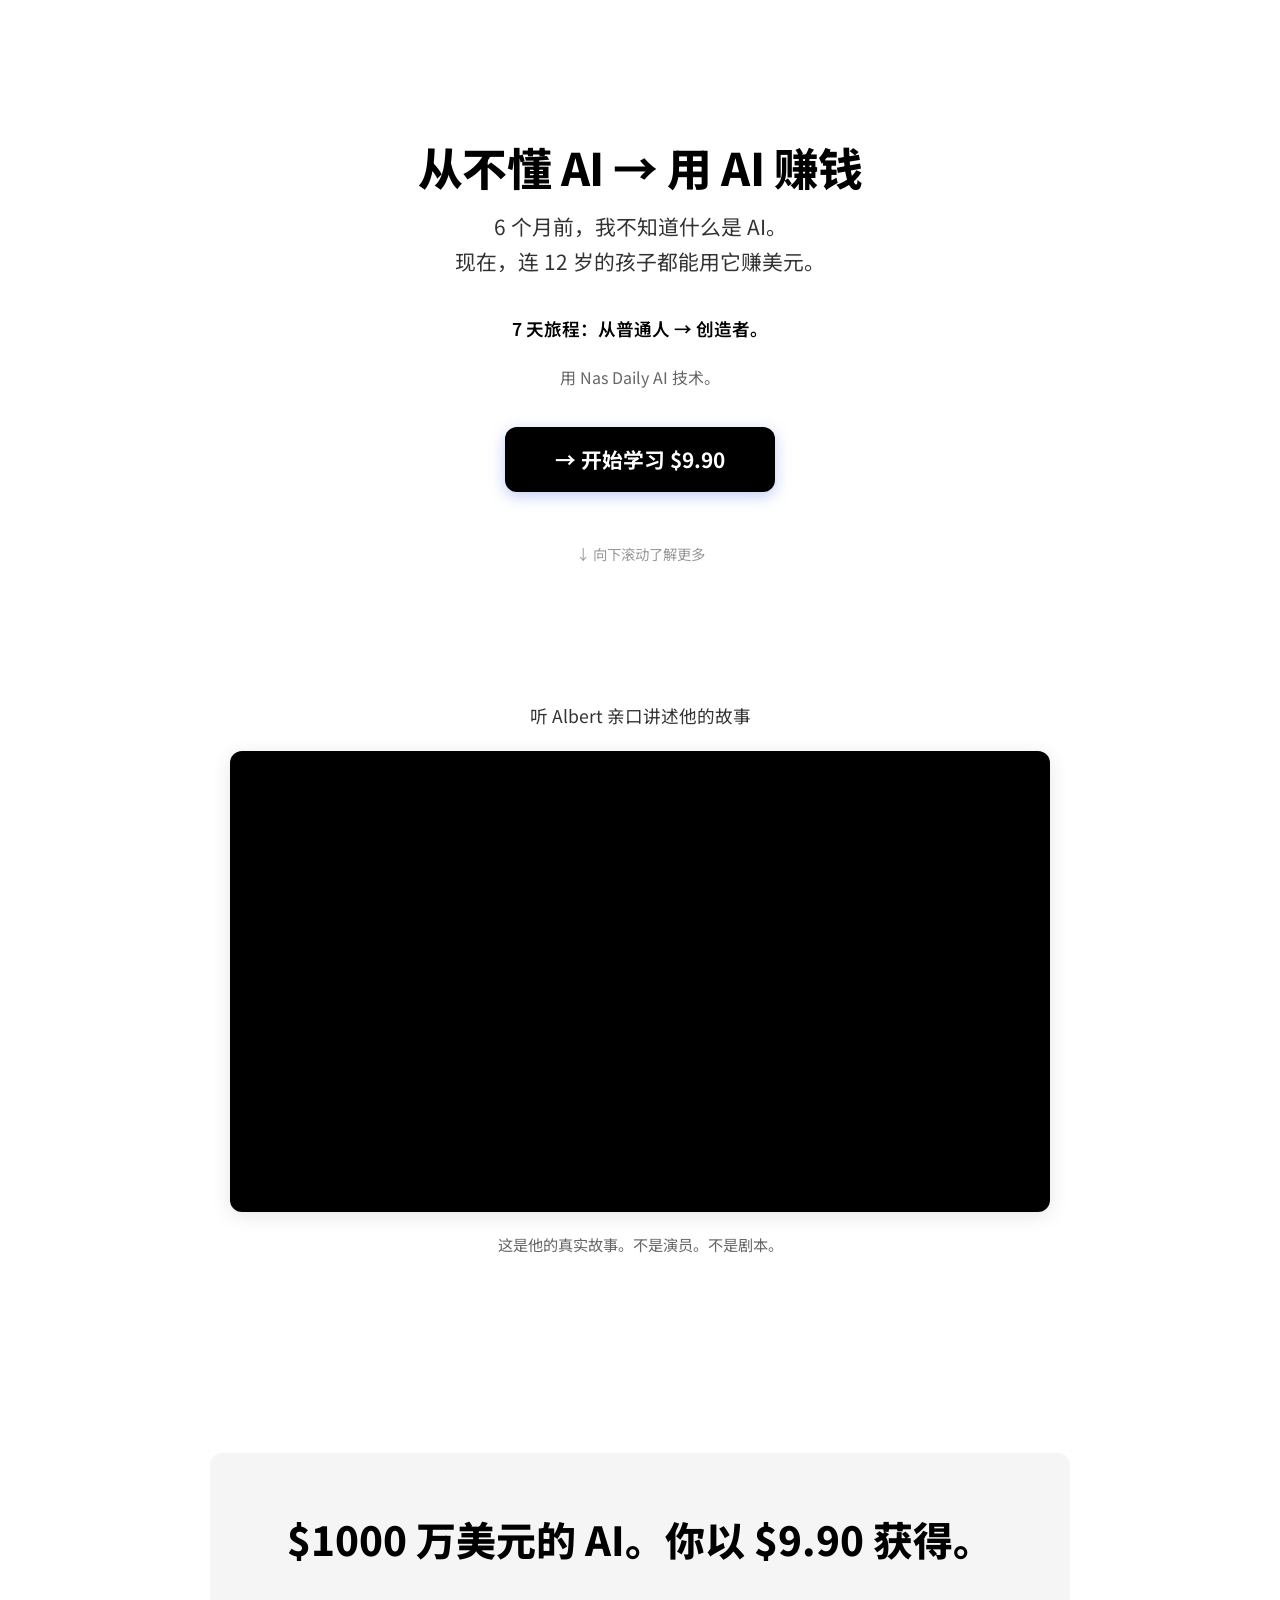
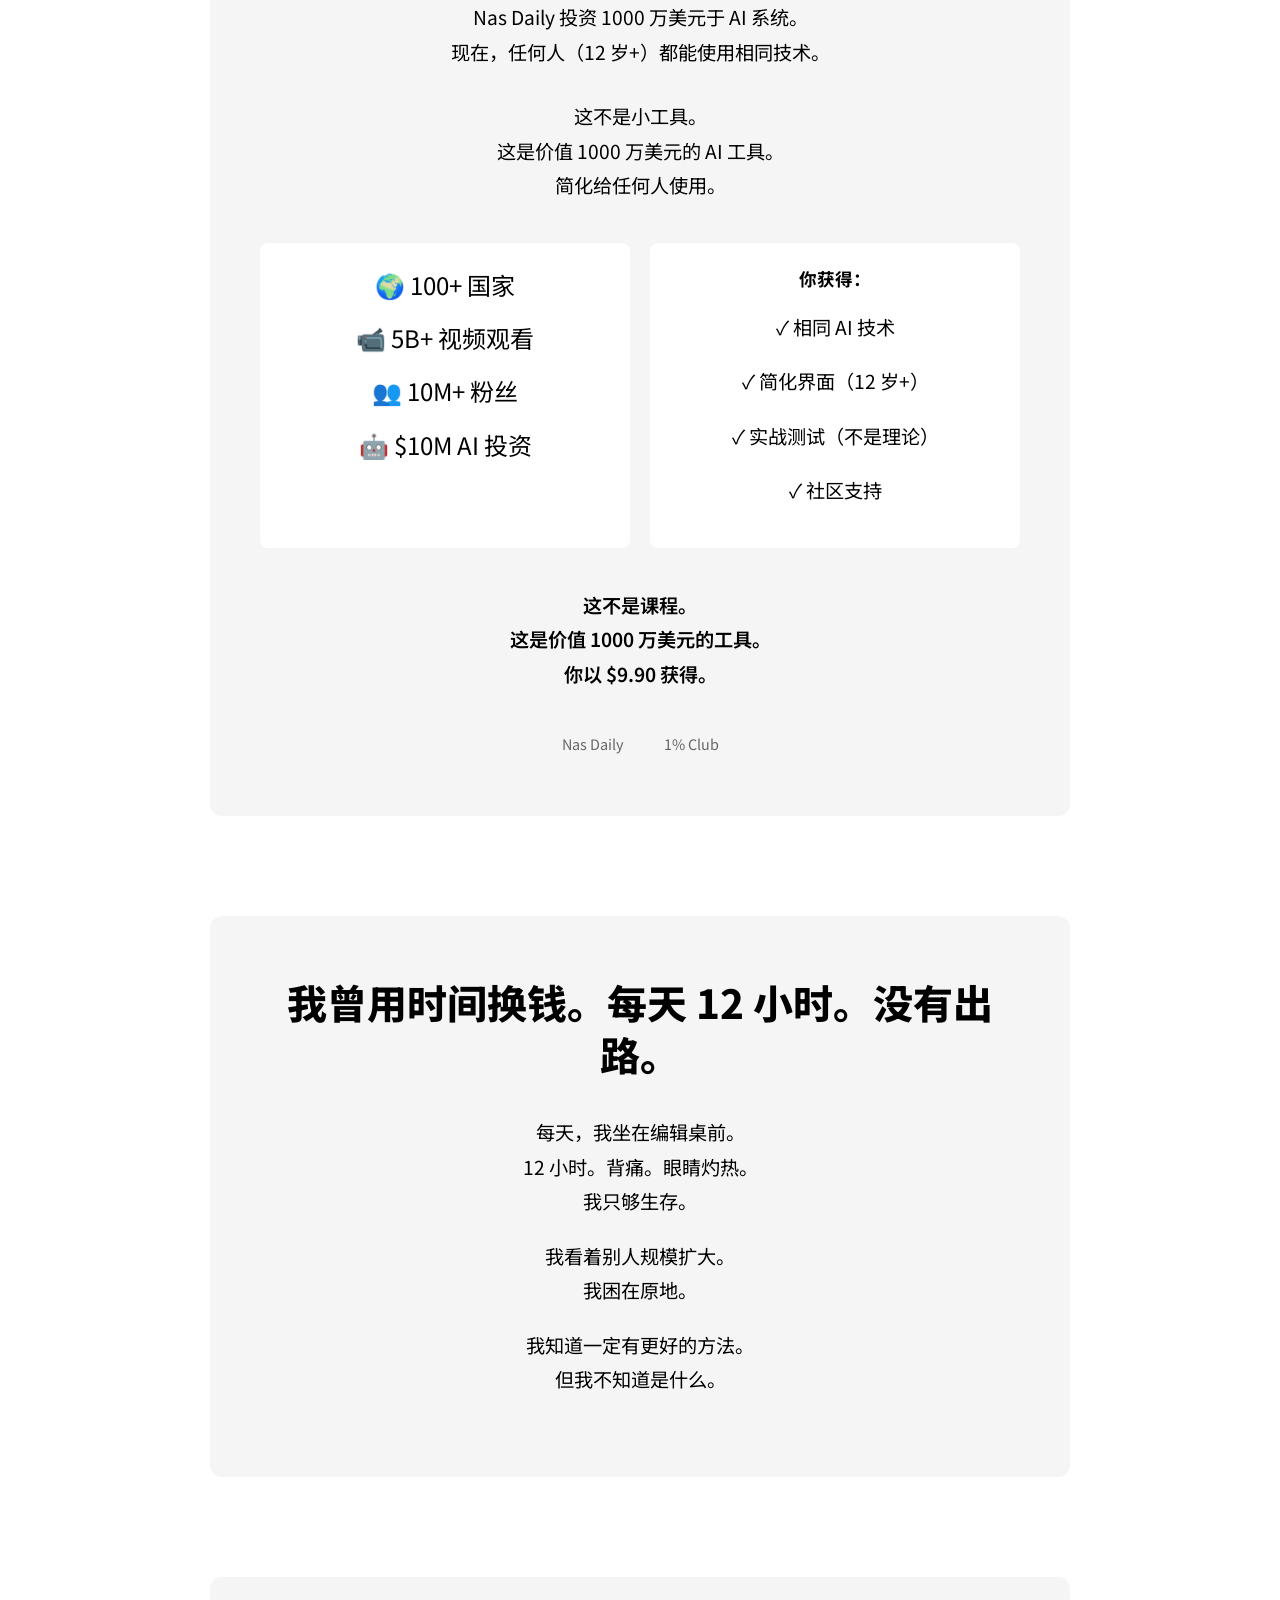
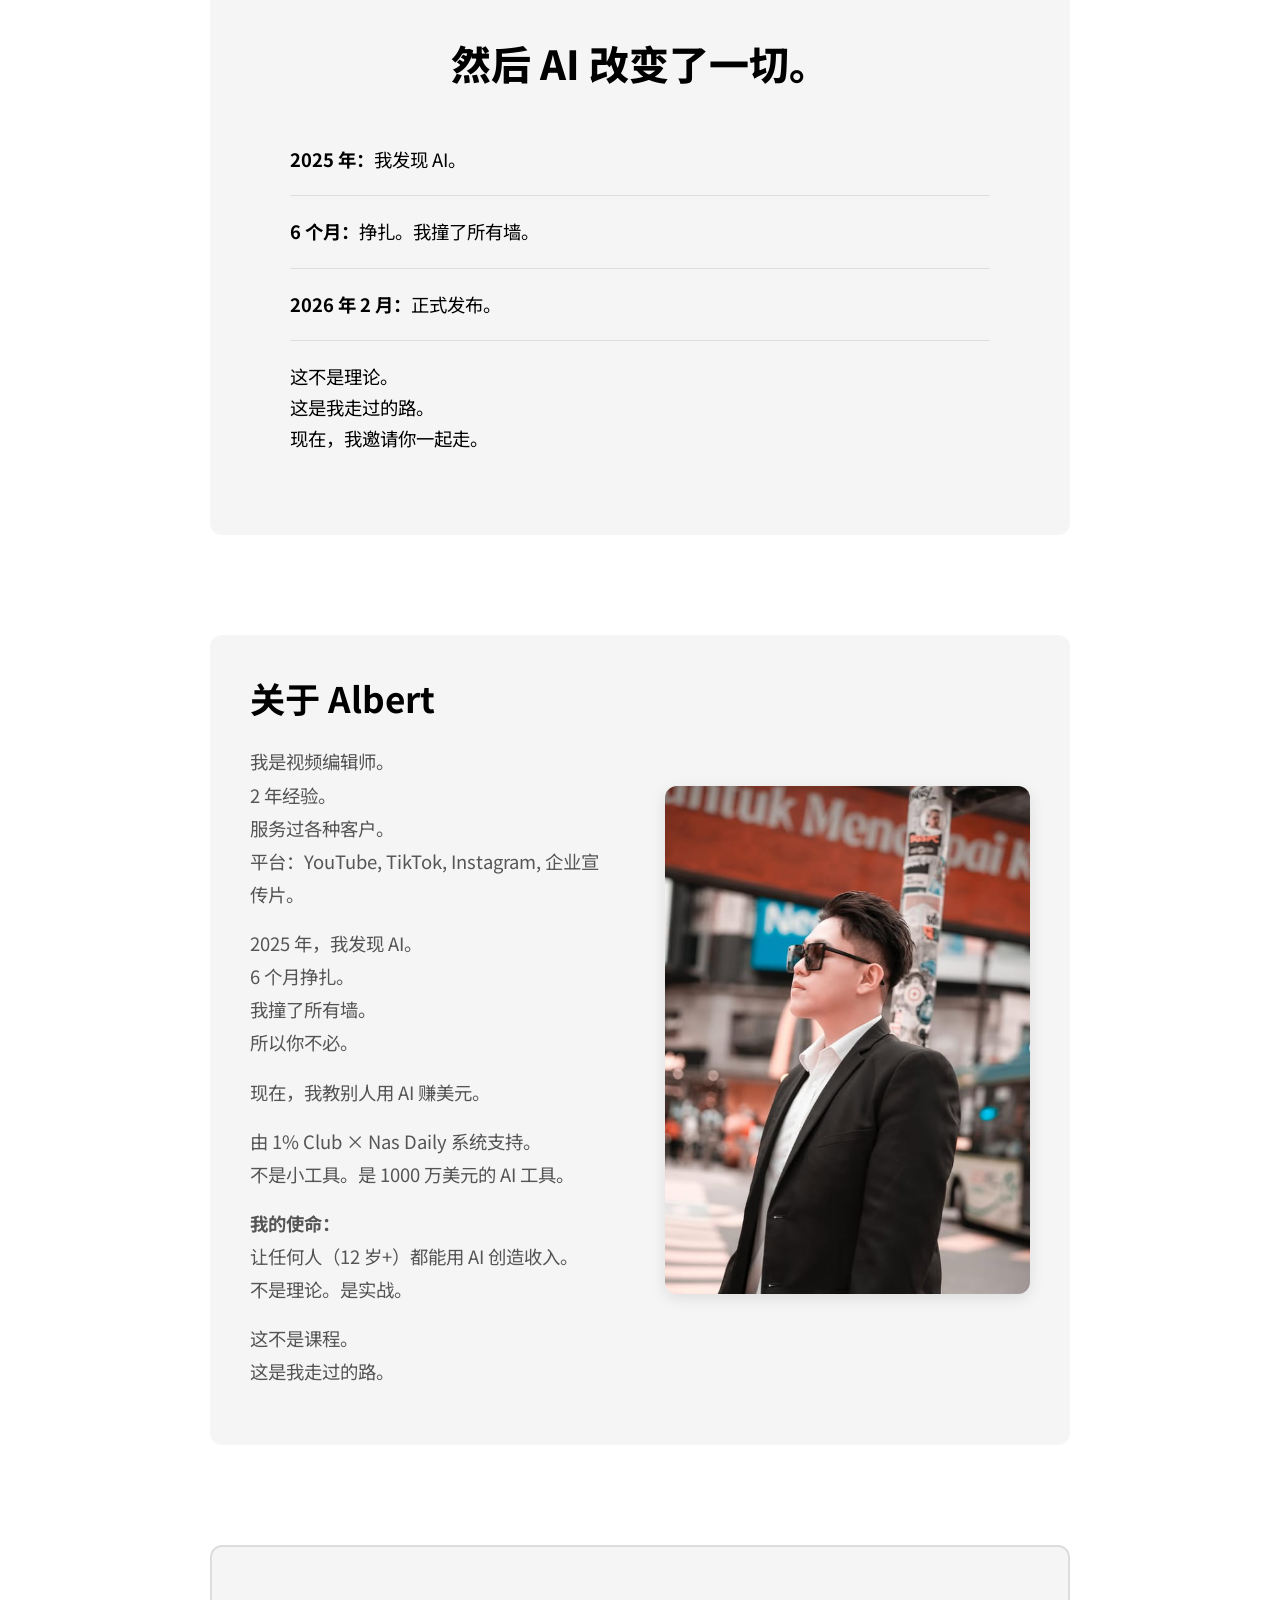
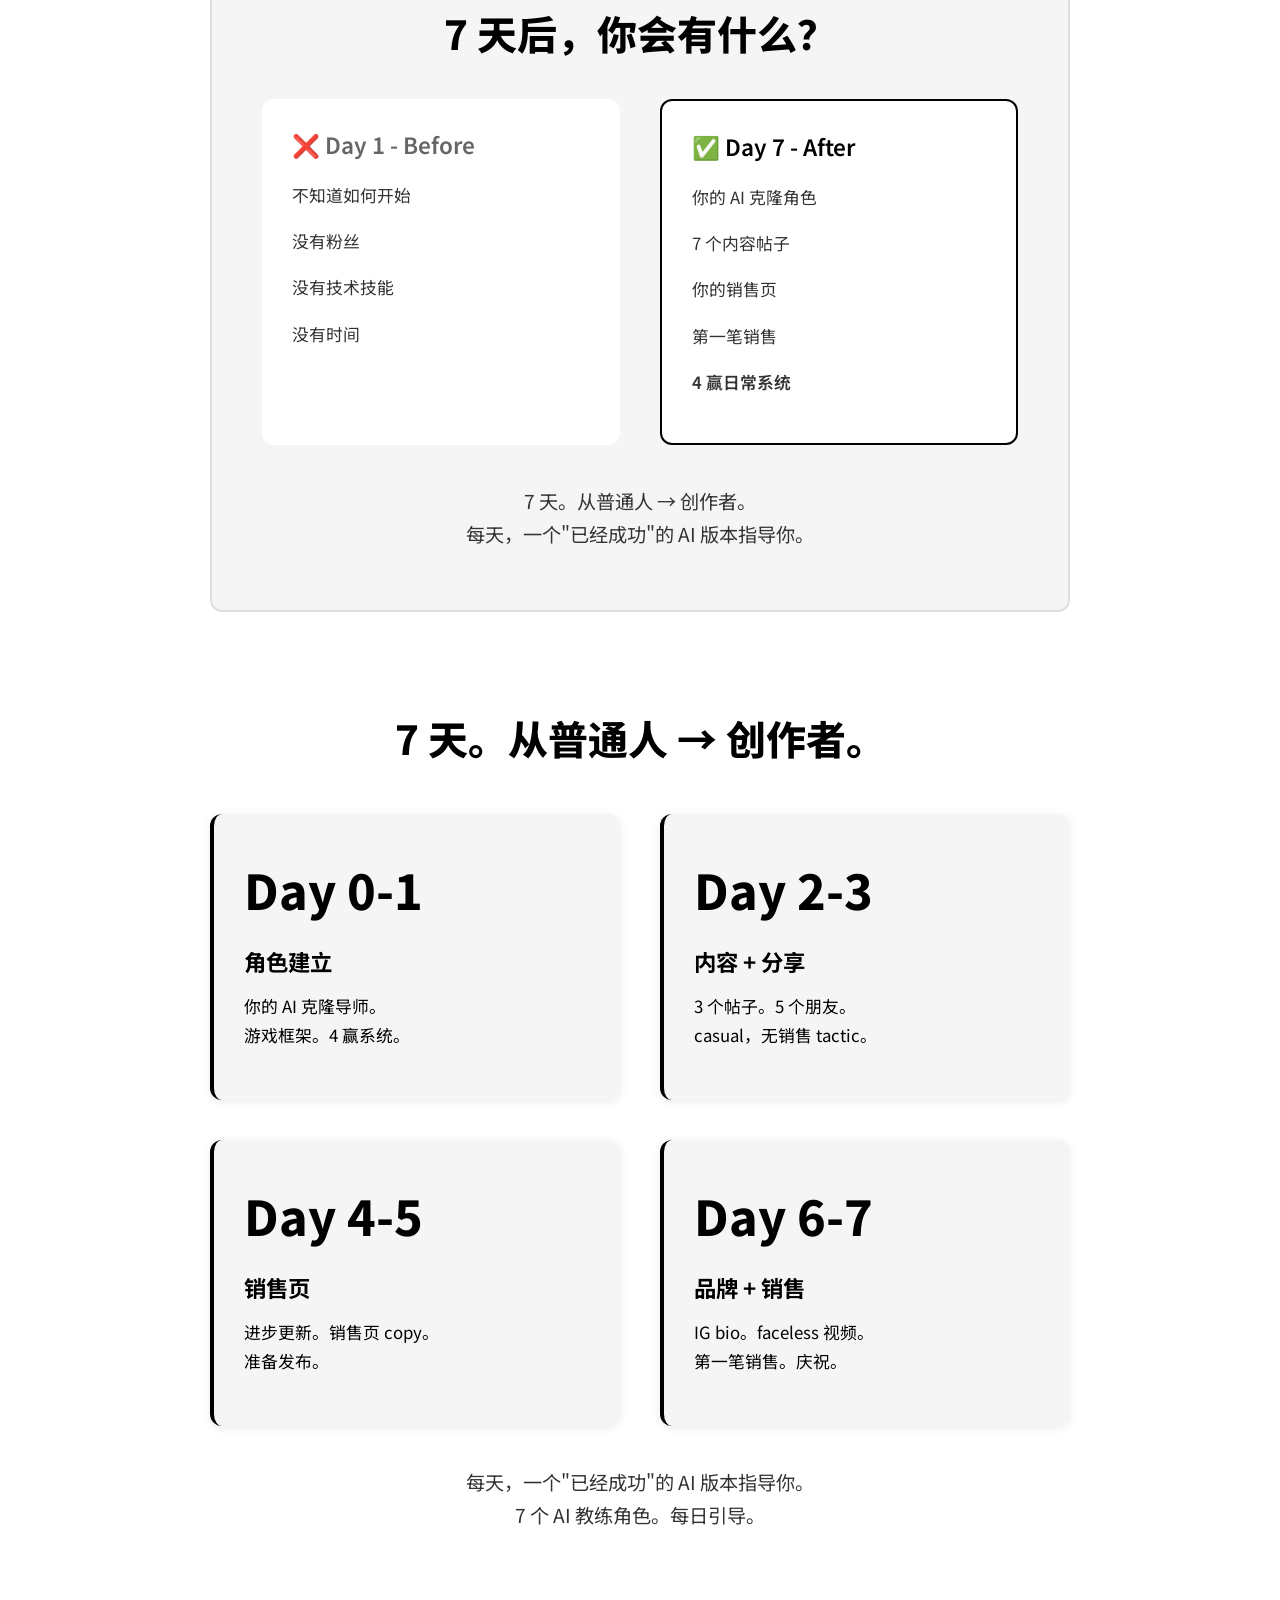
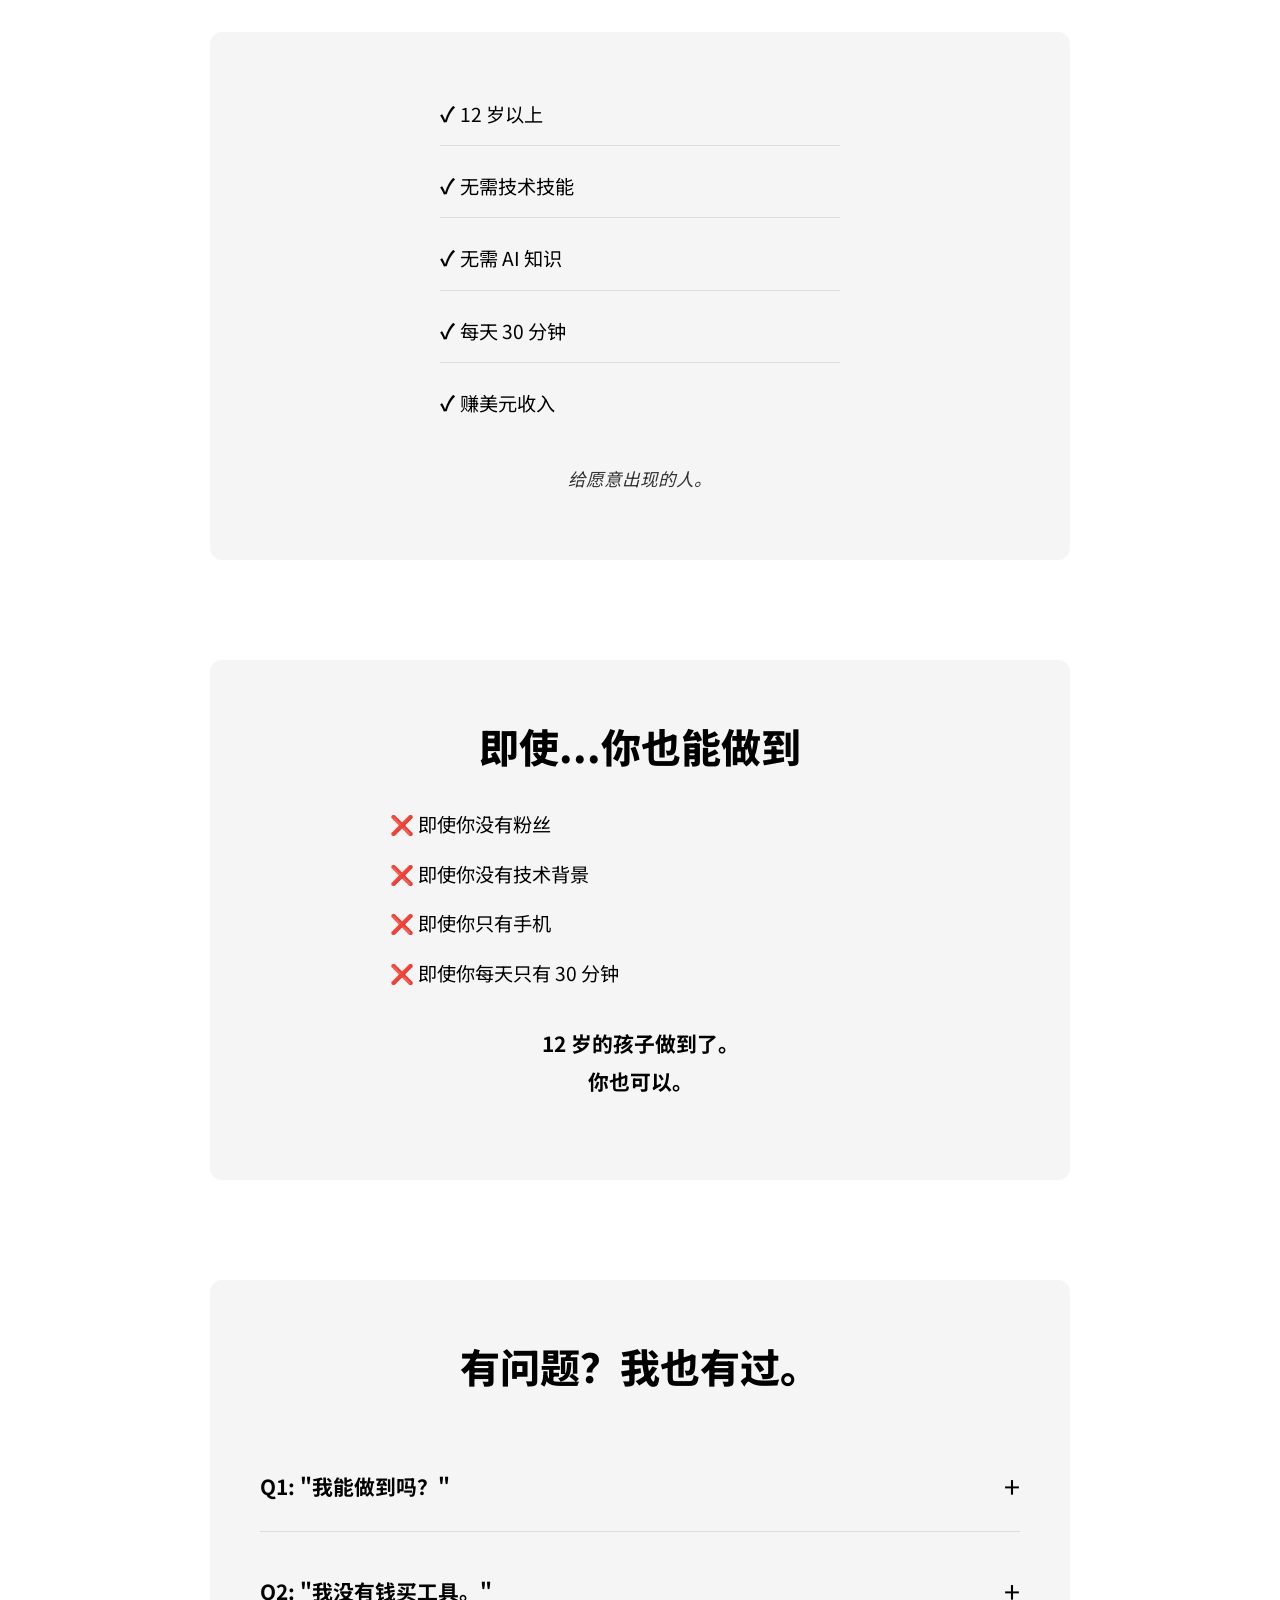
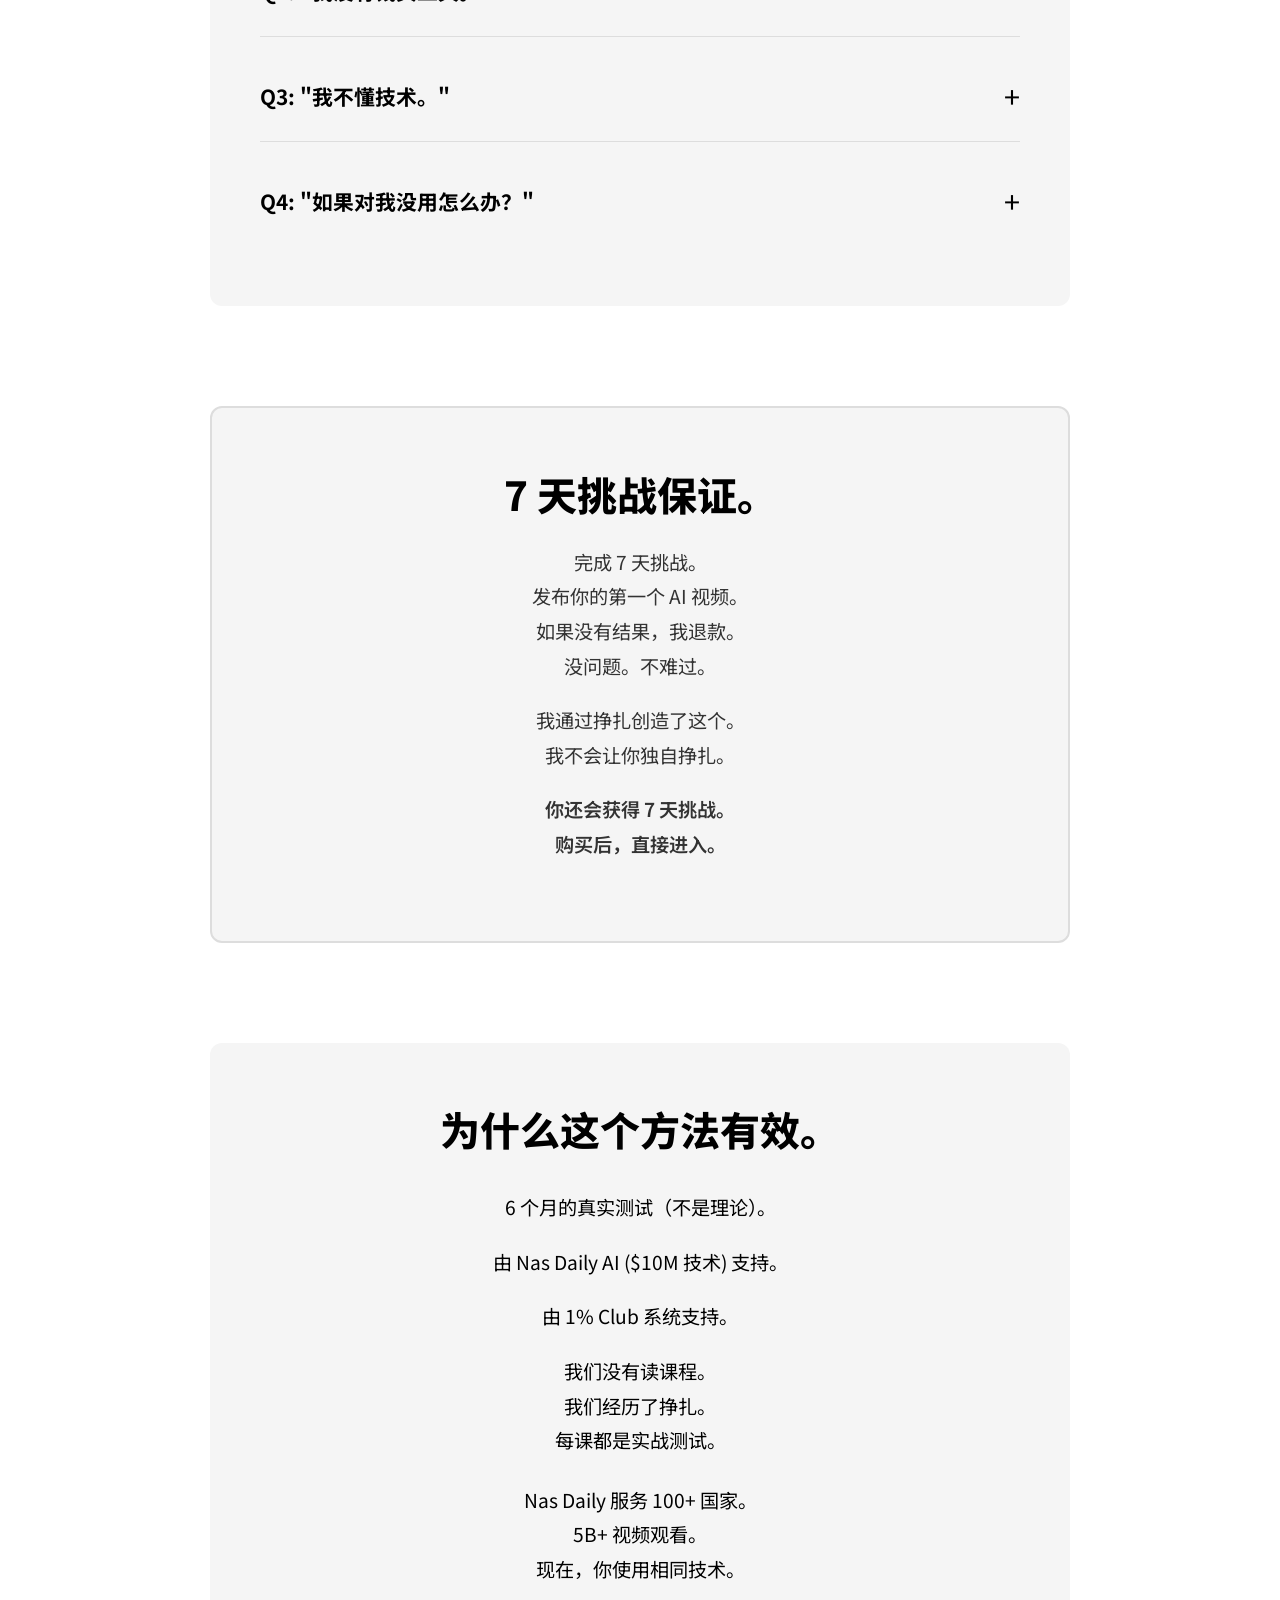
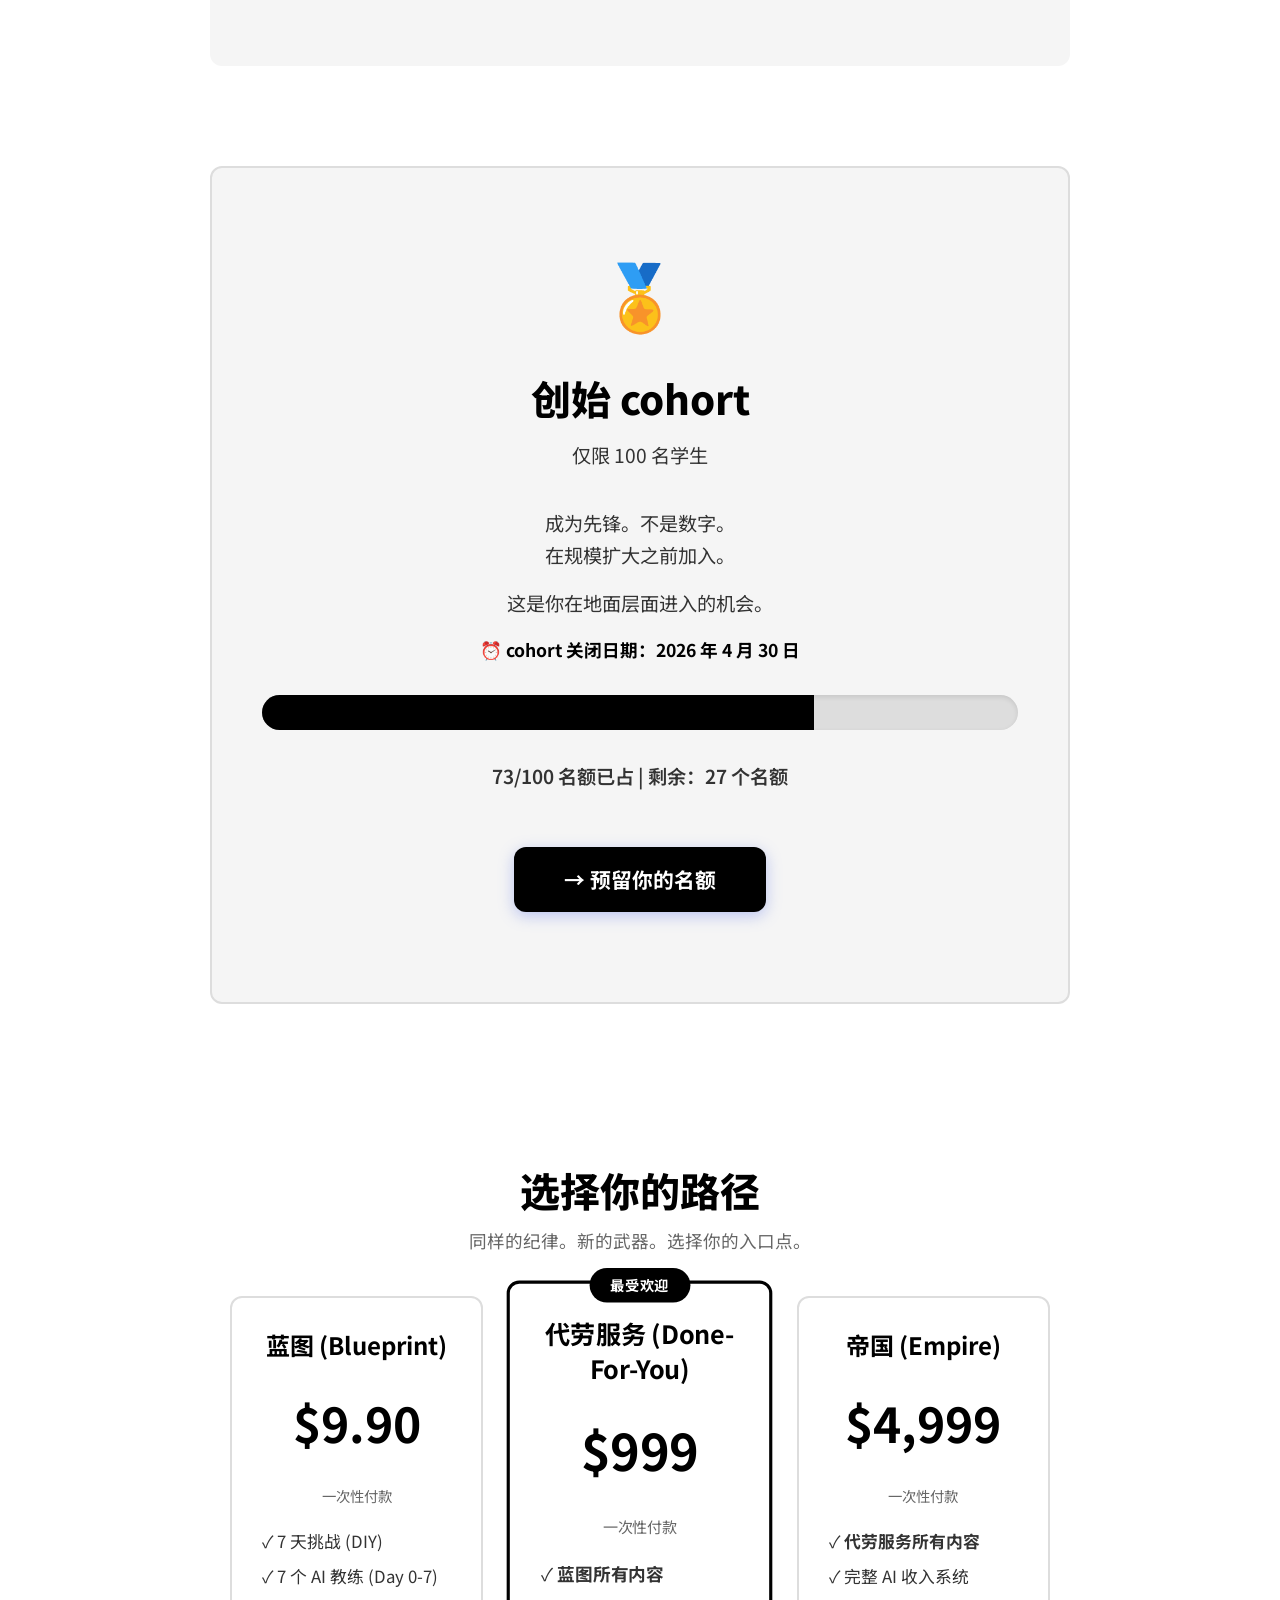
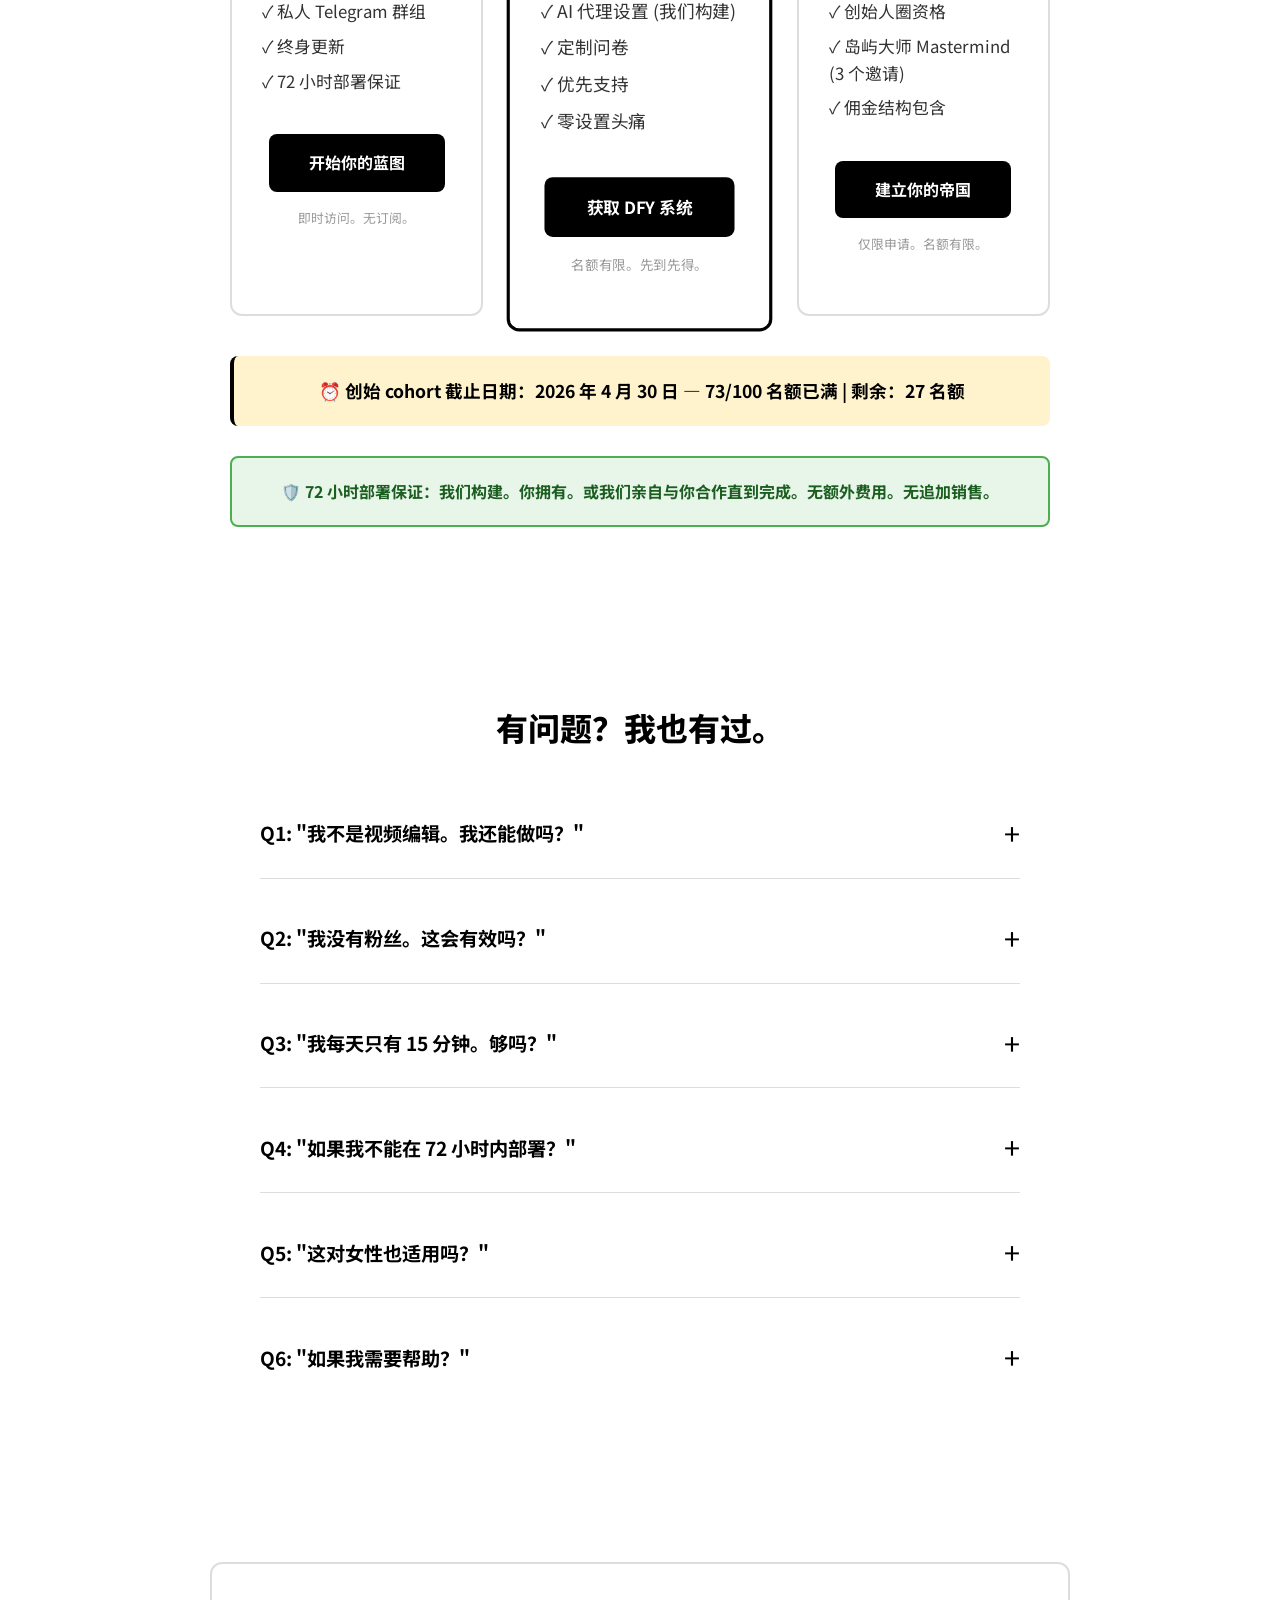
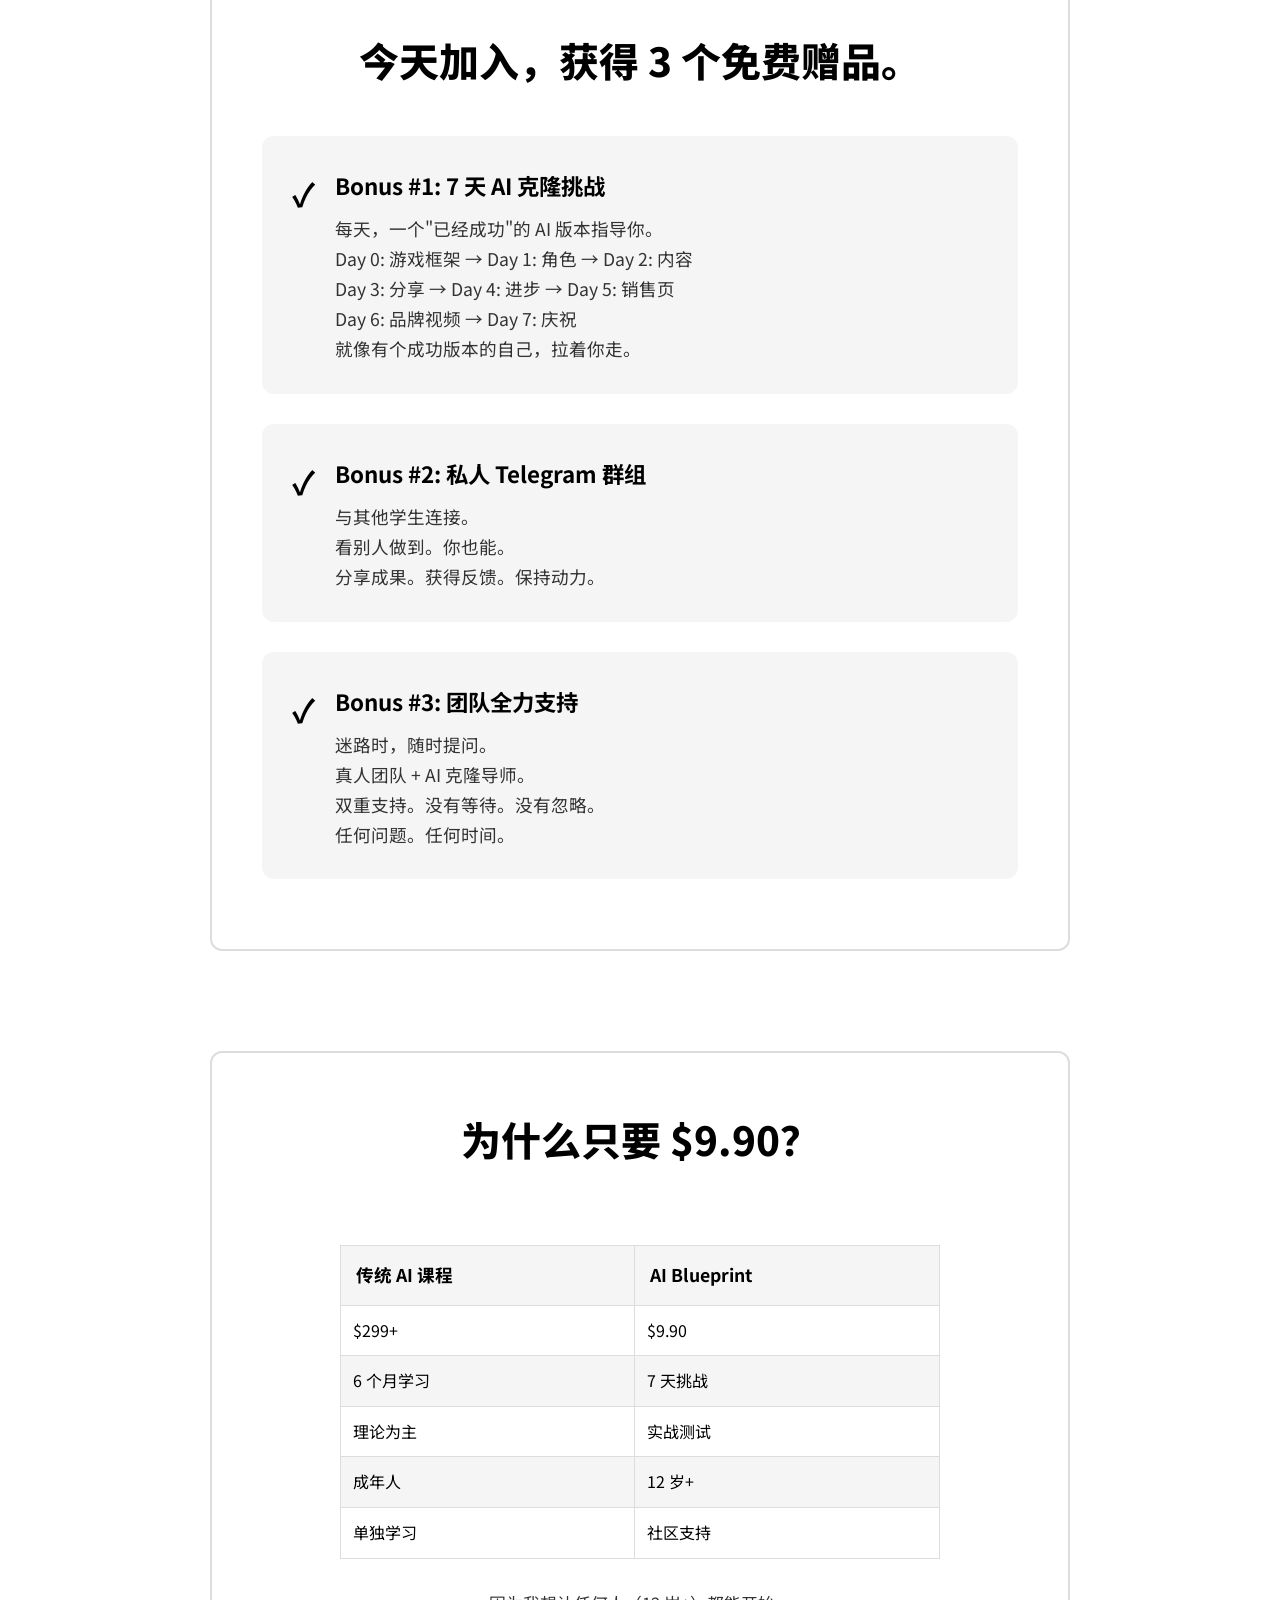
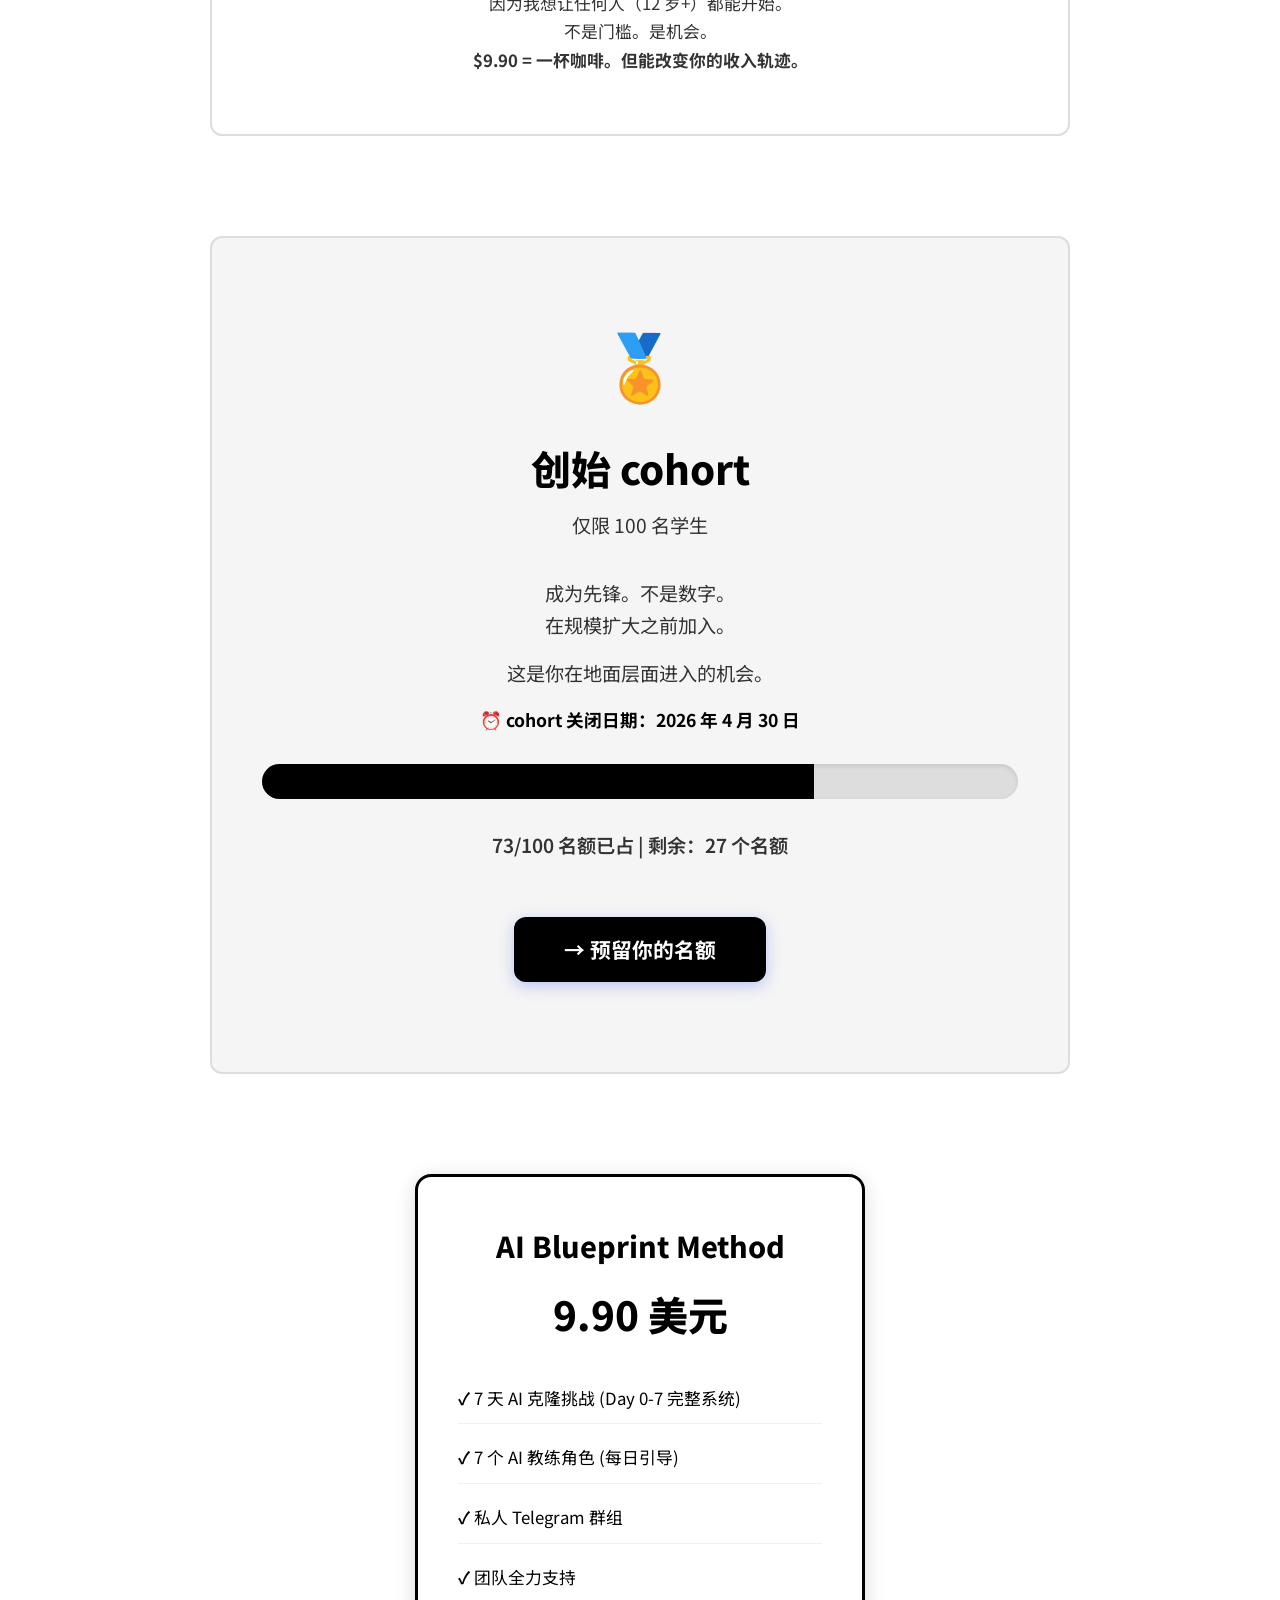
==== commit 71b536d6: "Update pricing comparison table and FAQ section: 3-column layout, black/white theme, interactive FAQ" ====
--- a/index.html
+++ b/index.html
@@ -489,7 +489,201 @@
             color: #333333;
         }
         
-        /* FOOTER */
+        /* PRICING COMPARISON TABLE */
+        .tier-comparison {
+            max-width: 1200px;
+            margin: 60px auto;
+            padding: 60px 20px;
+            background: #FFFFFF;
+            color: #000000;
+            font-family: 'Noto Sans SC', 'Microsoft YaHei', sans-serif;
+        }
+        .tier-comparison h2 {
+            text-align: center;
+            font-size: 2.5rem;
+            margin-bottom: 10px;
+            color: #000000;
+            font-weight: 800;
+        }
+        .tier-comparison > p {
+            text-align: center;
+            color: #666666;
+            margin-bottom: 40px;
+            font-size: 1.1rem;
+        }
+        .tier-grid {
+            display: grid;
+            grid-template-columns: repeat(3, 1fr);
+            gap: 30px;
+        }
+        .tier {
+            border: 2px solid #dddddd;
+            border-radius: 12px;
+            padding: 30px;
+            text-align: center;
+            background: #FFFFFF;
+            transition: transform 0.2s, box-shadow 0.2s;
+        }
+        .tier:hover {
+            transform: translateY(-5px);
+            box-shadow: 0 8px 30px rgba(0,0,0,0.12);
+        }
+        .tier.featured {
+            border: 3px solid #000000;
+            position: relative;
+            transform: scale(1.05);
+        }
+        .tier.featured:hover {
+            transform: scale(1.05) translateY(-5px);
+        }
+        .tier-badge {
+            position: absolute;
+            top: -15px;
+            left: 50%;
+            transform: translateX(-50%);
+            background: #000000;
+            color: #fff;
+            padding: 5px 20px;
+            border-radius: 20px;
+            font-size: 0.85rem;
+            font-weight: bold;
+            white-space: nowrap;
+        }
+        .tier h3 {
+            font-size: 1.5rem;
+            margin-bottom: 10px;
+            color: #000000;
+            font-weight: 700;
+        }
+        .tier .price {
+            font-size: 3rem;
+            font-weight: bold;
+            color: #000000;
+            margin: 20px 0;
+        }
+        .tier > p {
+            color: #666666;
+            margin-bottom: 20px;
+            font-size: 0.9rem;
+        }
+        .tier ul {
+            text-align: left;
+            list-style: none;
+            padding: 0;
+            margin: 20px 0;
+            line-height: 2;
+            color: #333333;
+        }
+        .tier .cta {
+            display: inline-block;
+            background: #000000;
+            color: #fff;
+            padding: 15px 40px;
+            text-decoration: none;
+            border-radius: 8px;
+            font-weight: bold;
+            margin-top: 20px;
+            transition: background 0.2s;
+        }
+        .tier .cta:hover {
+            background: #333333;
+        }
+        .tier .note {
+            font-size: 0.8rem;
+            color: #999999;
+            margin-top: 15px;
+        }
+        .urgency-banner {
+            margin-top: 40px;
+            padding: 20px;
+            background: #FFF3CD;
+            border-left: 4px solid #000000;
+            border-radius: 8px;
+            text-align: center;
+        }
+        .urgency-banner p {
+            margin: 0;
+            color: #000000;
+            font-weight: bold;
+            font-size: 1.1rem;
+        }
+        .guarantee-badge {
+            margin-top: 30px;
+            text-align: center;
+            padding: 20px;
+            background: #E8F5E9;
+            border: 2px solid #4CAF50;
+            border-radius: 8px;
+        }
+        .guarantee-badge p {
+            margin: 0;
+            color: #1B5E20;
+            font-weight: bold;
+            font-size: 1rem;
+        }
+        
+        /* FAQ SECTION */
+        .faq-section {
+            max-width: 800px;
+            margin: 60px auto;
+            padding: 60px 20px;
+            background: #FFFFFF;
+            color: #000000;
+            font-family: 'Noto Sans SC', 'Microsoft YaHei', sans-serif;
+        }
+        .faq-section h2 {
+            text-align: center;
+            font-size: 2rem;
+            margin-bottom: 40px;
+            color: #000000;
+            font-weight: 800;
+        }
+        .faq-item-custom {
+            margin-bottom: 15px;
+            border-bottom: 1px solid #dddddd;
+        }
+        .faq-item-custom:last-child {
+            margin-bottom: 0;
+            border-bottom: none;
+        }
+        .faq-question-custom {
+            font-size: 1.2rem;
+            font-weight: 700;
+            margin-bottom: 0;
+            color: #000000;
+            cursor: pointer;
+            padding: 20px 0;
+            display: flex;
+            justify-content: space-between;
+            align-items: center;
+            transition: color 0.2s;
+        }
+        .faq-question-custom:hover {
+            color: #333333;
+        }
+        .faq-question-custom:after {
+            content: '+';
+            font-size: 1.8rem;
+            font-weight: 400;
+            transition: transform 0.3s;
+        }
+        .faq-item-custom.active .faq-question-custom:after {
+            content: '−';
+            transform: rotate(0deg);
+        }
+        .faq-answer-custom {
+            font-size: 1.1rem;
+            color: #666666;
+            line-height: 1.7;
+            max-height: 0;
+            overflow: hidden;
+            transition: max-height 0.3s ease-out, padding 0.3s ease-out;
+            padding: 0;
+        }
+        .faq-item-custom.active .faq-answer-custom {
+            max-height: 200px;
+            padding: 0 0 20px 0;
+        }
         .footer { 
             text-align: center; 
             padding: 50px 20px; 
@@ -503,13 +697,16 @@
         @media (max-width: 768px) { 
             .story { grid-template-columns: 1fr; } 
             .steps-grid { grid-template-columns: 1fr; }
+            .tier-grid { grid-template-columns: 1fr; }
+            .tier.featured { transform: none; }
+            .tier.featured:hover { transform: translateY(-5px); }
             h1 { font-size: 2rem; }
             h2 { font-size: 1.6rem; }
             h3 { font-size: 1.3rem; }
             body { font-size: 15px; }
             p { font-size: 1rem; }
             .subhead, .caption { font-size: 1.15rem; }
-            .problem, .transformation, .faq, .guarantee, .why-this-works { padding: 40px 25px; }
+            .problem, .transformation, .faq, .guarantee, .why-this-works, .tier-comparison, .faq-section { padding: 40px 25px; }
         }
         
         /* SCROLL ANIMATIONS */
@@ -571,10 +768,10 @@
     <div class="container">
         <!-- SECTION 1: HERO -->
         <section class="hero fade-up">
-            <h1>从编辑 → 用 AI 赚钱</h1>
+            <h1>从不懂 AI → 用 AI 赚钱</h1>
             <p>6 个月前，我不知道什么是 AI。<br>现在，连 12 岁的孩子都能用它赚美元。</p>
-            <p style="font-size: 1.1rem; color: #000000; margin: 20px 0; font-weight: 600;">7 天挑战：从消费者 → 建筑师。</p>
-            <p style="font-size: 1rem; color: #666666; margin: 15px 0;">由 Nas Daily AI 技术支持</p>
+            <p style="font-size: 1.1rem; color: #000000; margin: 20px 0; font-weight: 600;">7 天旅程：从普通人 → 创造者。</p>
+            <p style="font-size: 1rem; color: #666666; margin: 15px 0;">用 Nas Daily AI 技术。</p>
             <a href="https://nas.io/theonepercentbetterprogram/digital-files/the-1-better-program?affiliateCode=ALBERT_NR5T" class="cta-button">→ 开始学习 $9.90</a>
             <p style="margin-top: 30px; color: #999999; font-size: 0.9rem;">↓ 向下滚动了解更多</p>
         </section>
@@ -591,8 +788,8 @@
         <!-- SECTION 2A: POWERED BY NAS DAILY -->
         <section class="why-this-works fade-up" style="background: #F5F5F5; color: #000000;">
             <h2 style="color: #000000;">$1000 万美元的 AI。你以 $9.90 获得。</h2>
-            <p style="font-size: 1.2rem; margin-bottom: 30px; color: #000000;">Nas Daily 投资 1000 万美元于 AI 基础设施。<br>现在，任何人（12 岁+）都能使用相同技术。</p>
-            <p style="margin-bottom: 35px; color: #000000;">这不是小工具。<br>这是价值 1000 万美元的 AI 引擎。<br>简化给任何人使用。</p>
+            <p style="font-size: 1.2rem; margin-bottom: 30px; color: #000000;">Nas Daily 投资 1000 万美元于 AI 系统。<br>现在，任何人（12 岁+）都能使用相同技术。</p>
+            <p style="margin-bottom: 35px; color: #000000;">这不是小工具。<br>这是价值 1000 万美元的 AI 工具。<br>简化给任何人使用。</p>
             
             <div style="display: grid; grid-template-columns: repeat(2, 1fr); gap: 20px; margin: 40px 0; text-align: left;">
                 <div style="padding: 20px; background: #FFFFFF; border-radius: 8px;">
@@ -610,7 +807,7 @@
                 </div>
             </div>
             
-            <p style="font-size: 1.2rem; margin-top: 35px; font-weight: 600; color: #000000;">这不是课程。<br>这是价值 1000 万美元的引擎。<br>你以 $9.90 获得。</p>
+            <p style="font-size: 1.2rem; margin-top: 35px; font-weight: 600; color: #000000;">这不是课程。<br>这是价值 1000 万美元的工具。<br>你以 $9.90 获得。</p>
             
             <div style="display: flex; justify-content: center; gap: 40px; margin-top: 40px; font-size: 0.9rem; color: #666666;">
                 <span>Nas Daily</span>
@@ -652,7 +849,7 @@
                 <p>我是视频编辑师。<br>2 年经验。<br>服务过各种客户。<br>平台：YouTube, TikTok, Instagram, 企业宣传片。</p>
                 <p>2025 年，我发现 AI。<br>6 个月挣扎。<br>我撞了所有墙。<br>所以你不必。</p>
                 <p>现在，我教别人用 AI 赚美元。</p>
-                <p>由 1% Club × Nas Daily 基础设施支持。<br>不是小工具。是 1000 万美元的 AI 引擎。</p>
+                <p>由 1% Club × Nas Daily 系统支持。<br>不是小工具。是 1000 万美元的 AI 工具。</p>
                 <p><strong>我的使命：</strong><br>让任何人（12 岁+）都能用 AI 创造收入。<br>不是理论。是实战。</p>
                 <p>这不是课程。<br>这是我走过的路。</p>
             </div>
@@ -672,23 +869,23 @@
                 </div>
                 <div style="background: #FFFFFF; padding: 30px; border-radius: 12px; border: 2px solid #000000;">
                     <h3 style="color: #000000; margin-bottom: 20px; font-size: 1.4rem;">✅ Day 7 - After</h3>
-                    <p style="color: #333333; line-height: 1.8;">你的 AI 克隆身份</p>
+                    <p style="color: #333333; line-height: 1.8;">你的 AI 克隆角色</p>
                     <p style="color: #333333; line-height: 1.8;">7 个内容帖子</p>
-                    <p style="color: #333333; line-height: 1.8;">你的落地页</p>
+                    <p style="color: #333333; line-height: 1.8;">你的销售页</p>
                     <p style="color: #333333; line-height: 1.8;">第一笔销售</p>
                     <p style="color: #333333; line-height: 1.8; font-weight: 600;">4 赢日常系统</p>
                 </div>
             </div>
-            <p style="max-width: 600px; margin: 40px auto 0; text-align: center; color: #333333; font-size: 1.2rem; line-height: 1.7;">7 天。从消费者 → 建筑师。<br>每天，一个"已经成功"的 AI 版本指导你。</p>
+            <p style="max-width: 600px; margin: 40px auto 0; text-align: center; color: #333333; font-size: 1.2rem; line-height: 1.7;">7 天。从普通人 → 创作者。<br>每天，一个"已经成功"的 AI 版本指导你。</p>
         </section>
 
         <!-- SECTION 6: HOW IT WORKS (7-DAY STRUCTURE) -->
         <section class="how-it-works fade-up">
-            <h2>7 天。从消费者 → 建筑师。</h2>
+            <h2>7 天。从普通人 → 创作者。</h2>
             <div class="steps-grid" style="grid-template-columns: repeat(2, 1fr);">
                 <div class="step">
                     <div class="step-number">Day 0-1</div>
-                    <h3>身份建立</h3>
+                    <h3>角色建立</h3>
                     <p>你的 AI 克隆导师。<br>游戏框架。4 赢系统。</p>
                 </div>
                 <div class="step">
@@ -698,13 +895,13 @@
                 </div>
                 <div class="step">
                     <div class="step-number">Day 4-5</div>
-                    <h3>落地页</h3>
-                    <p>进步更新。落地页 copy。<br>准备发布。</p>
+                    <h3>销售页</h3>
+                    <p>进步更新。销售页 copy。<br>准备发布。</p>
                 </div>
                 <div class="step">
                     <div class="step-number">Day 6-7</div>
                     <h3>品牌 + 销售</h3>
-                    <p>IG bio。faceless 视频。<br>第一笔销售。胜利庆典。</p>
+                    <p>IG bio。faceless 视频。<br>第一笔销售。庆祝。</p>
                 </div>
             </div>
             <p style="max-width: 600px; margin: 40px auto 0; text-align: center; color: #333333; font-size: 1.2rem; line-height: 1.7;">每天，一个"已经成功"的 AI 版本指导你。<br>7 个 AI 教练角色。每日引导。</p>
@@ -768,10 +965,133 @@
             <h2>为什么这个方法有效。</h2>
             <p>6 个月的真实测试（不是理论）。</p>
             <p>由 Nas Daily AI ($10M 技术) 支持。</p>
-            <p>由 1% Club 基础设施支持。</p>
+            <p>由 1% Club 系统支持。</p>
             <p>我们没有读课程。<br>我们经历了挣扎。<br>每课都是实战测试。</p>
             <p style="margin-top: 25px;">Nas Daily 服务 100+ 国家。<br>5B+ 视频观看。<br>现在，你使用相同技术。</p>
         </section>
+
+        <!-- SECTION 13: FOUNDING COHORT -->
+        <section class="cohort scale-in">
+            <div class="cohort-badge">🏅</div>
+            <h2>创始 cohort</h2>
+            <p class="cohort-sub">仅限 100 名学生</p>
+            <p style="margin-bottom: 15px;">成为先锋。不是数字。<br>在规模扩大之前加入。</p>
+            <p style="margin-bottom: 15px;">这是你在地面层面进入的机会。</p>
+            <p style="margin-bottom: 15px; font-weight: 700; color: #000000; font-size: 1.1rem;">⏰ cohort 关闭日期：2026 年 4 月 30 日</p>
+            <div class="progress-bar">
+                <div class="progress-fill"></div>
+            </div>
+            <p class="progress-text">73/100 名额已占 | 剩余：27 个名额</p>
+            <a href="https://nas.io/theonepercentbetterprogram/digital-files/the-1-better-program?affiliateCode=ALBERT_NR5T" class="cta-button">→ 预留你的名额</a>
+        </section>
+
+        <!-- PRICING COMPARISON TABLE -->
+        <div class="tier-comparison">
+          <h2>选择你的路径</h2>
+          <p>同样的纪律。新的武器。选择你的入口点。</p>
+          
+          <div class="tier-grid">
+            
+            <!-- TIER 1: BLUEPRINT -->
+            <div class="tier">
+              <h3>蓝图 (Blueprint)</h3>
+              <p class="price">$9.90</p>
+              <p>一次性付款</p>
+              <ul>
+                <li>✓ 7 天挑战 (DIY)</li>
+                <li>✓ 7 个 AI 教练 (Day 0-7)</li>
+                <li>✓ 私人 Telegram 群组</li>
+                <li>✓ 终身更新</li>
+                <li>✓ 72 小时部署保证</li>
+              </ul>
+              <a href="https://nas.io/theonepercentbetterprogram/digital-files/the-1-better-program?affiliateCode=ALBERT_NR5T" class="cta">开始你的蓝图</a>
+              <p class="note">即时访问。无订阅。</p>
+            </div>
+            
+            <!-- TIER 2: DFY (FEATURED) -->
+            <div class="tier featured">
+              <div class="tier-badge">最受欢迎</div>
+              <h3>代劳服务 (Done-For-You)</h3>
+              <p class="price">$999</p>
+              <p>一次性付款</p>
+              <ul>
+                <li>✓ <strong>蓝图所有内容</strong></li>
+                <li>✓ AI 代理设置 (我们构建)</li>
+                <li>✓ 定制问卷</li>
+                <li>✓ 优先支持</li>
+                <li>✓ 零设置头痛</li>
+              </ul>
+              <a href="https://nas.io/theonepercentbetterprogram/digital-files/the-1-better-program?affiliateCode=ALBERT_NR5T" class="cta">获取 DFY 系统</a>
+              <p class="note">名额有限。先到先得。</p>
+            </div>
+            
+            <!-- TIER 3: EMPIRE -->
+            <div class="tier">
+              <h3>帝国 (Empire)</h3>
+              <p class="price">$4,999</p>
+              <p>一次性付款</p>
+              <ul>
+                <li>✓ <strong>代劳服务所有内容</strong></li>
+                <li>✓ 完整 AI 收入系统</li>
+                <li>✓ 创始人圈资格</li>
+                <li>✓ 岛屿大师 Mastermind (3 个邀请)</li>
+                <li>✓ 佣金结构包含</li>
+              </ul>
+              <a href="https://nas.io/theonepercentbetterprogram/digital-files/the-1-better-program?affiliateCode=ALBERT_NR5T" class="cta">建立你的帝国</a>
+              <p class="note">仅限申请。名额有限。</p>
+            </div>
+            
+          </div>
+          
+          <!-- URGENCY BANNER -->
+          <div class="urgency-banner">
+            <p>
+              ⏰ 创始 cohort 截止日期：2026 年 4 月 30 日 — <span id="spots-counter">73/100 名额已满</span> | 剩余：<span id="spots-remaining">27</span> 名额
+            </p>
+          </div>
+          
+          <!-- GUARANTEE BADGE -->
+          <div class="guarantee-badge">
+            <p>
+              🛡️ 72 小时部署保证：我们构建。你拥有。或我们亲自与你合作直到完成。无额外费用。无追加销售。
+            </p>
+          </div>
+        </div>
+
+        <!-- FAQ SECTION -->
+        <div class="faq-section">
+          <h2>有问题？我也有过。</h2>
+          
+          <div class="faq-item-custom" onclick="toggleFaqCustom(this)">
+            <div class="faq-question-custom">Q1: "我不是视频编辑。我还能做吗？"</div>
+            <div class="faq-answer-custom">可以。如果你每天出现 — 任何职业，任何背景 — 你就是我们的一员。纪律没有类别。</div>
+          </div>
+          
+          <div class="faq-item-custom" onclick="toggleFaqCustom(this)">
+            <div class="faq-question-custom">Q2: "我没有粉丝。这会有效吗？"</div>
+            <div class="faq-answer-custom">你不需要他们。AI 创建内容。系统驱动流量。大多数学生从零开始。这就是重点。</div>
+          </div>
+          
+          <div class="faq-item-custom" onclick="toggleFaqCustom(this)">
+            <div class="faq-question-custom">Q3: "我每天只有 15 分钟。够吗？"</div>
+            <div class="faq-answer-custom">可以。这是设计。15 分钟专注。每天。复合胜利。无通宵。无倦怠。</div>
+          </div>
+          
+          <div class="faq-item-custom" onclick="toggleFaqCustom(this)">
+            <div class="faq-question-custom">Q4: "如果我不能在 72 小时内部署？"</div>
+            <div class="faq-answer-custom">我们亲自与你合作。无额外费用。无追加销售。保证。你的部署是我们的责任。</div>
+          </div>
+          
+          <div class="faq-item-custom" onclick="toggleFaqCustom(this)">
+            <div class="faq-question-custom">Q5: "这对女性也适用吗？"</div>
+            <div class="faq-answer-custom">纪律没有性别。如果你训练，你就加入。系统不在乎你是谁。它在乎你是否出现。</div>
+          </div>
+          
+          <div class="faq-item-custom" onclick="toggleFaqCustom(this)">
+            <div class="faq-question-custom">Q6: "如果我需要帮助？"</div>
+            <div class="faq-answer-custom">私人 Telegram 群组 + 直接访问我。随时提问。真人。真实支持。</div>
+          </div>
+        </div>
 
         <!-- SECTION 12: BONUSES (7-DAY CHALLENGE ALIGNED) -->
         <section class="bonuses fade-up" style="background: #FFFFFF; border: 2px solid #dddddd; padding: 70px 50px; margin: 100px 0; border-radius: 12px;">
@@ -782,9 +1102,9 @@
                 <div>
                     <strong style="font-size: 1.4rem; color: #000000; display: block; margin-bottom: 10px;">Bonus #1: 7 天 AI 克隆挑战</strong>
                     <p style="color: #333333; font-size: 1.1rem; line-height: 1.7; margin: 0;">每天，一个"已经成功"的 AI 版本指导你。<br>
-                    Day 0: 游戏框架 → Day 1: 身份 → Day 2: 内容<br>
-                    Day 3: 分享 → Day 4: 进步 → Day 5: 落地页<br>
-                    Day 6: 品牌视频 → Day 7: 胜利庆典<br>
+                    Day 0: 游戏框架 → Day 1: 角色 → Day 2: 内容<br>
+                    Day 3: 分享 → Day 4: 进步 → Day 5: 销售页<br>
+                    Day 6: 品牌视频 → Day 7: 庆祝<br>
                     就像有个成功版本的自己，拉着你走。</p>
                 </div>
             </div>
@@ -900,7 +1220,19 @@
             document.querySelectorAll('.faq-item').forEach(item => {
                 item.classList.remove('active');
             });
-            // Open clicked item if it wasn't already open
+            // Open clicked item if it wasn't active
+            if (!isActive) {
+                element.classList.add('active');
+            }
+        }
+        
+        function toggleFaqCustom(element) {
+            const isActive = element.classList.contains('active');
+            // Close all FAQ items
+            document.querySelectorAll('.faq-item-custom').forEach(item => {
+                item.classList.remove('active');
+            });
+            // Open clicked item if it wasn't active
             if (!isActive) {
                 element.classList.add('active');
             }
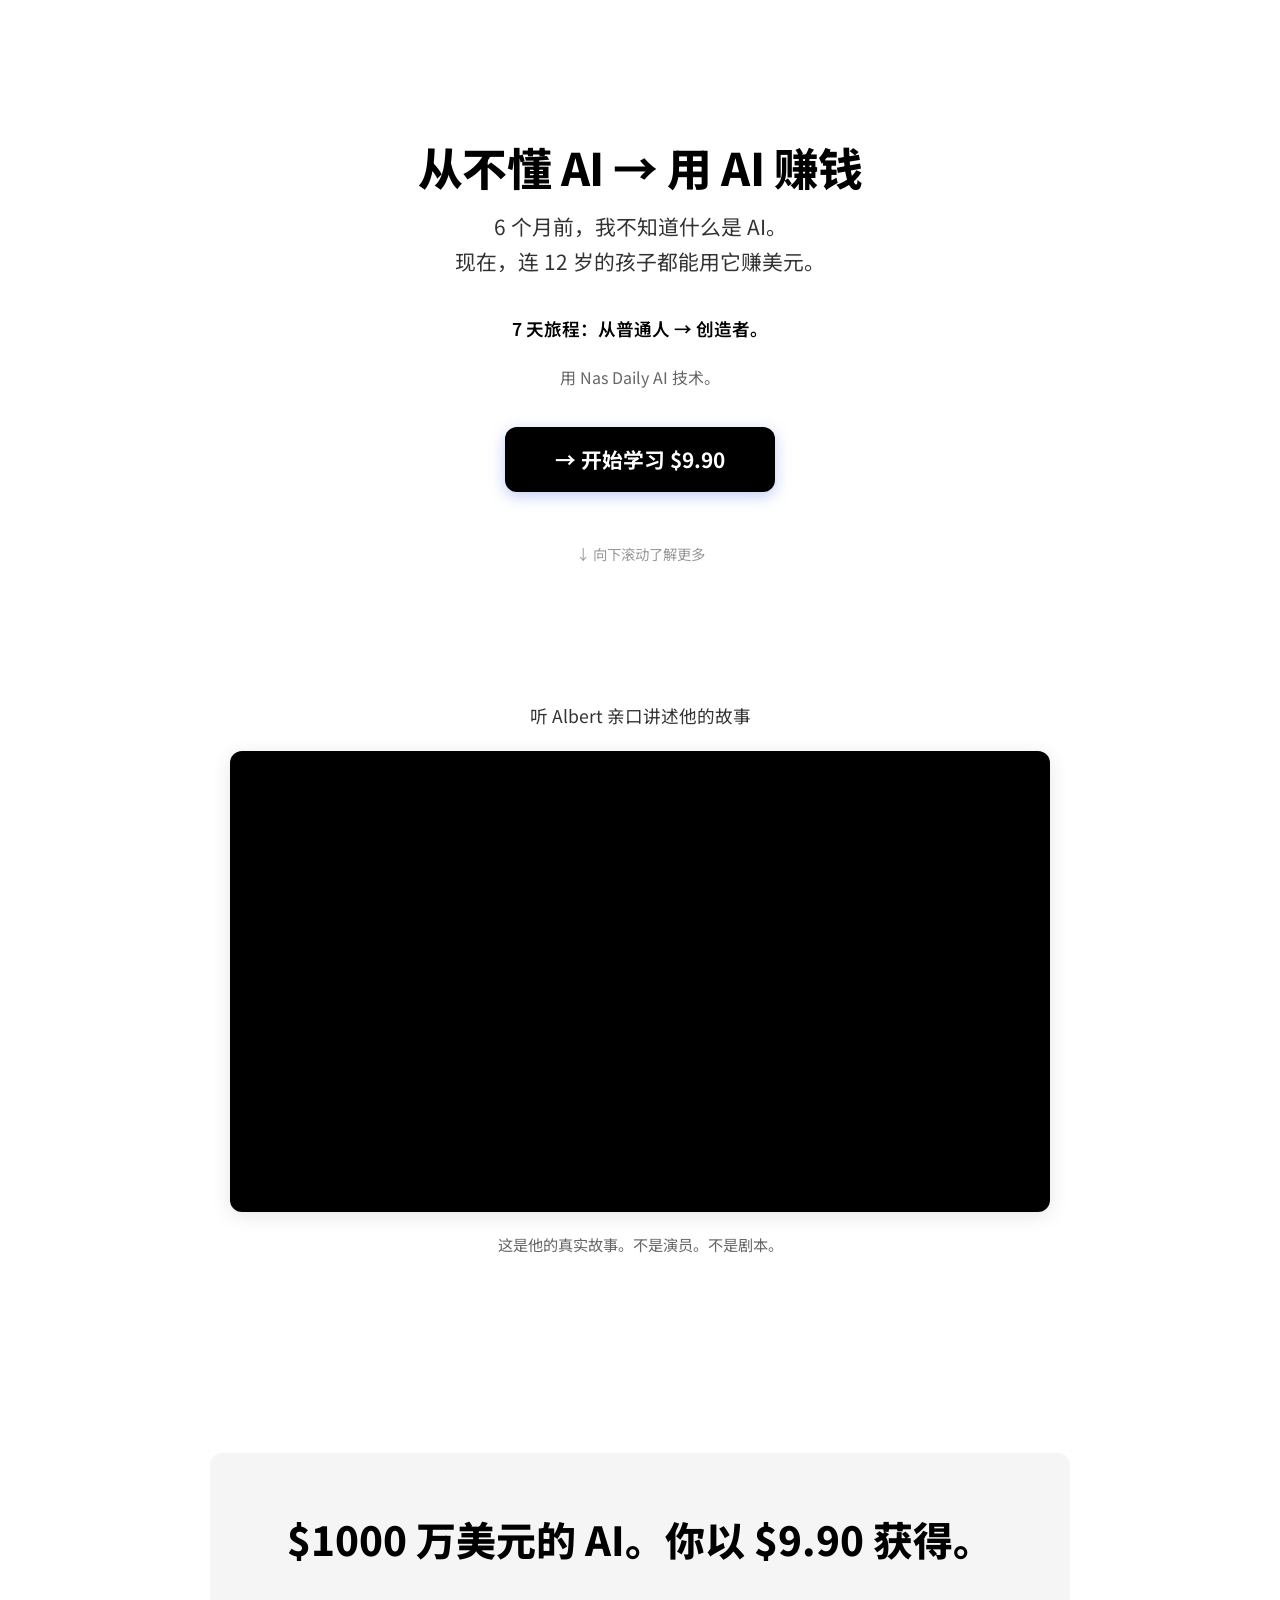
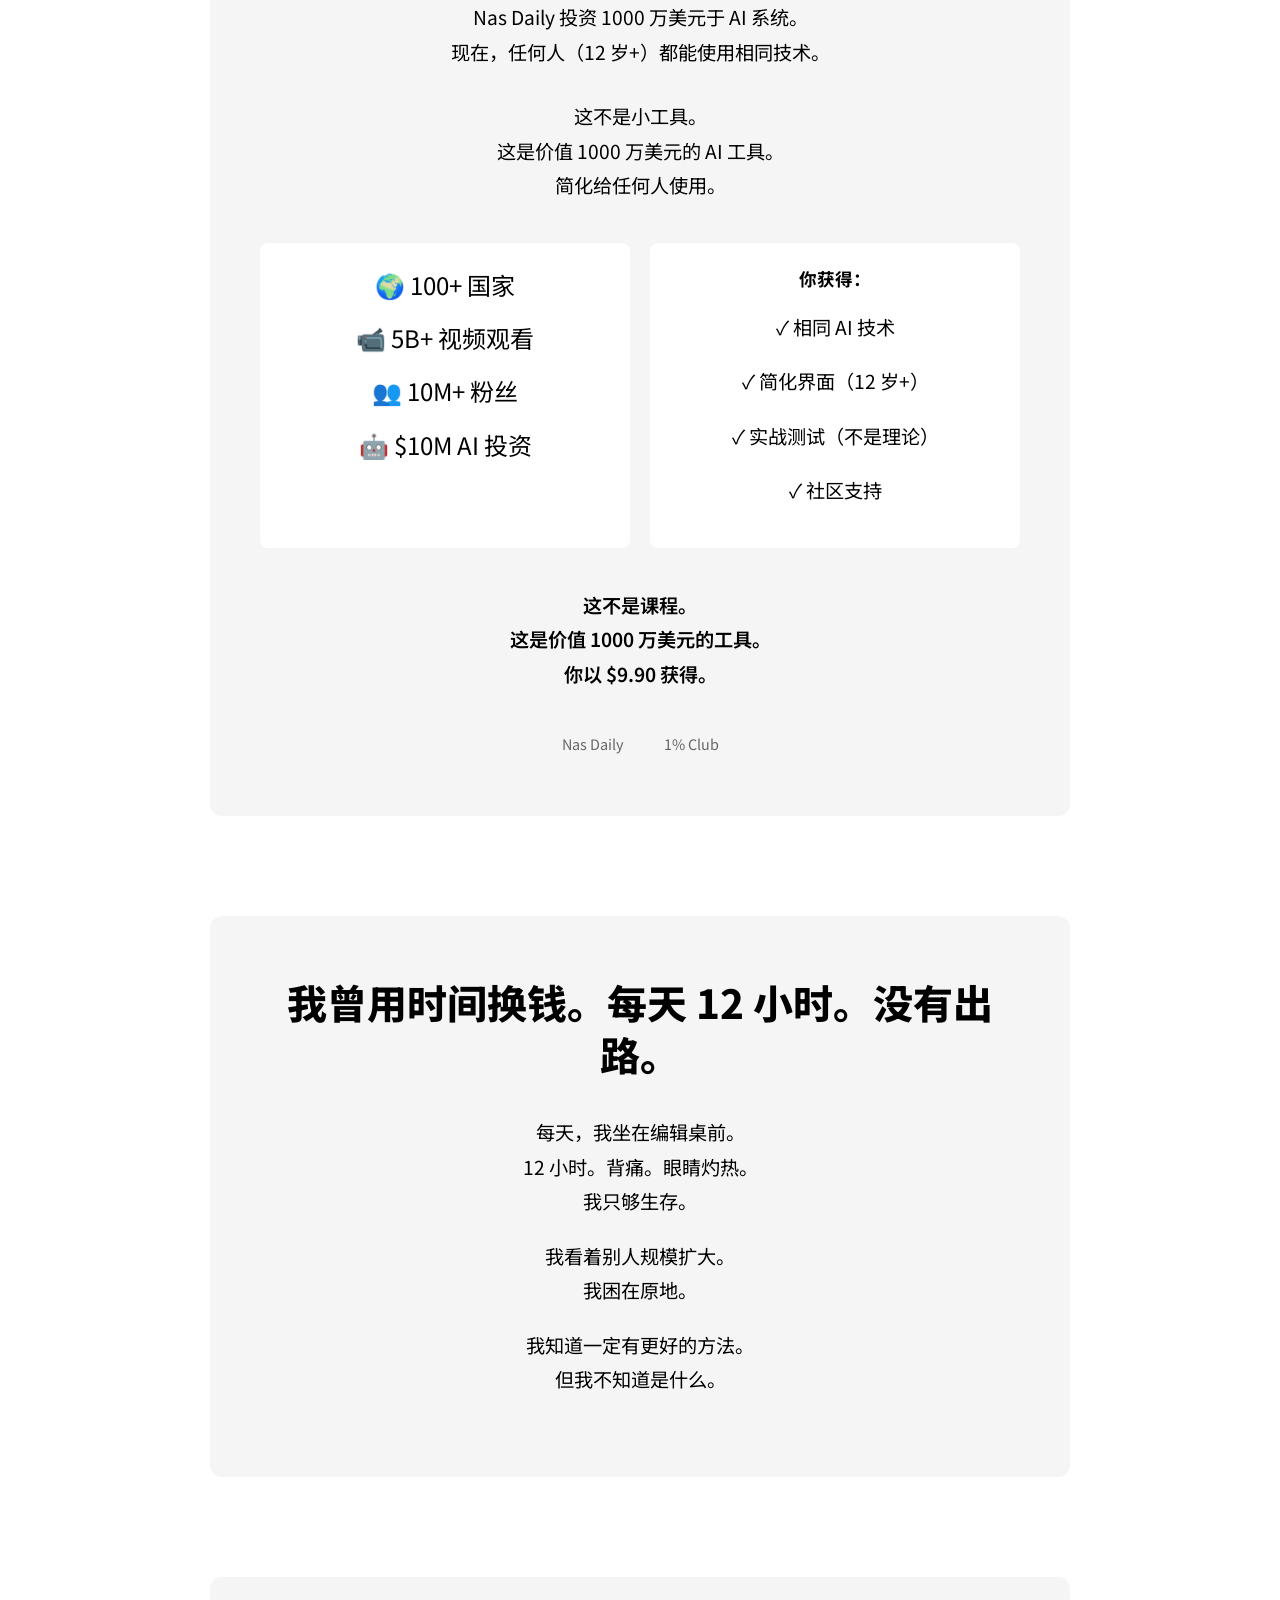
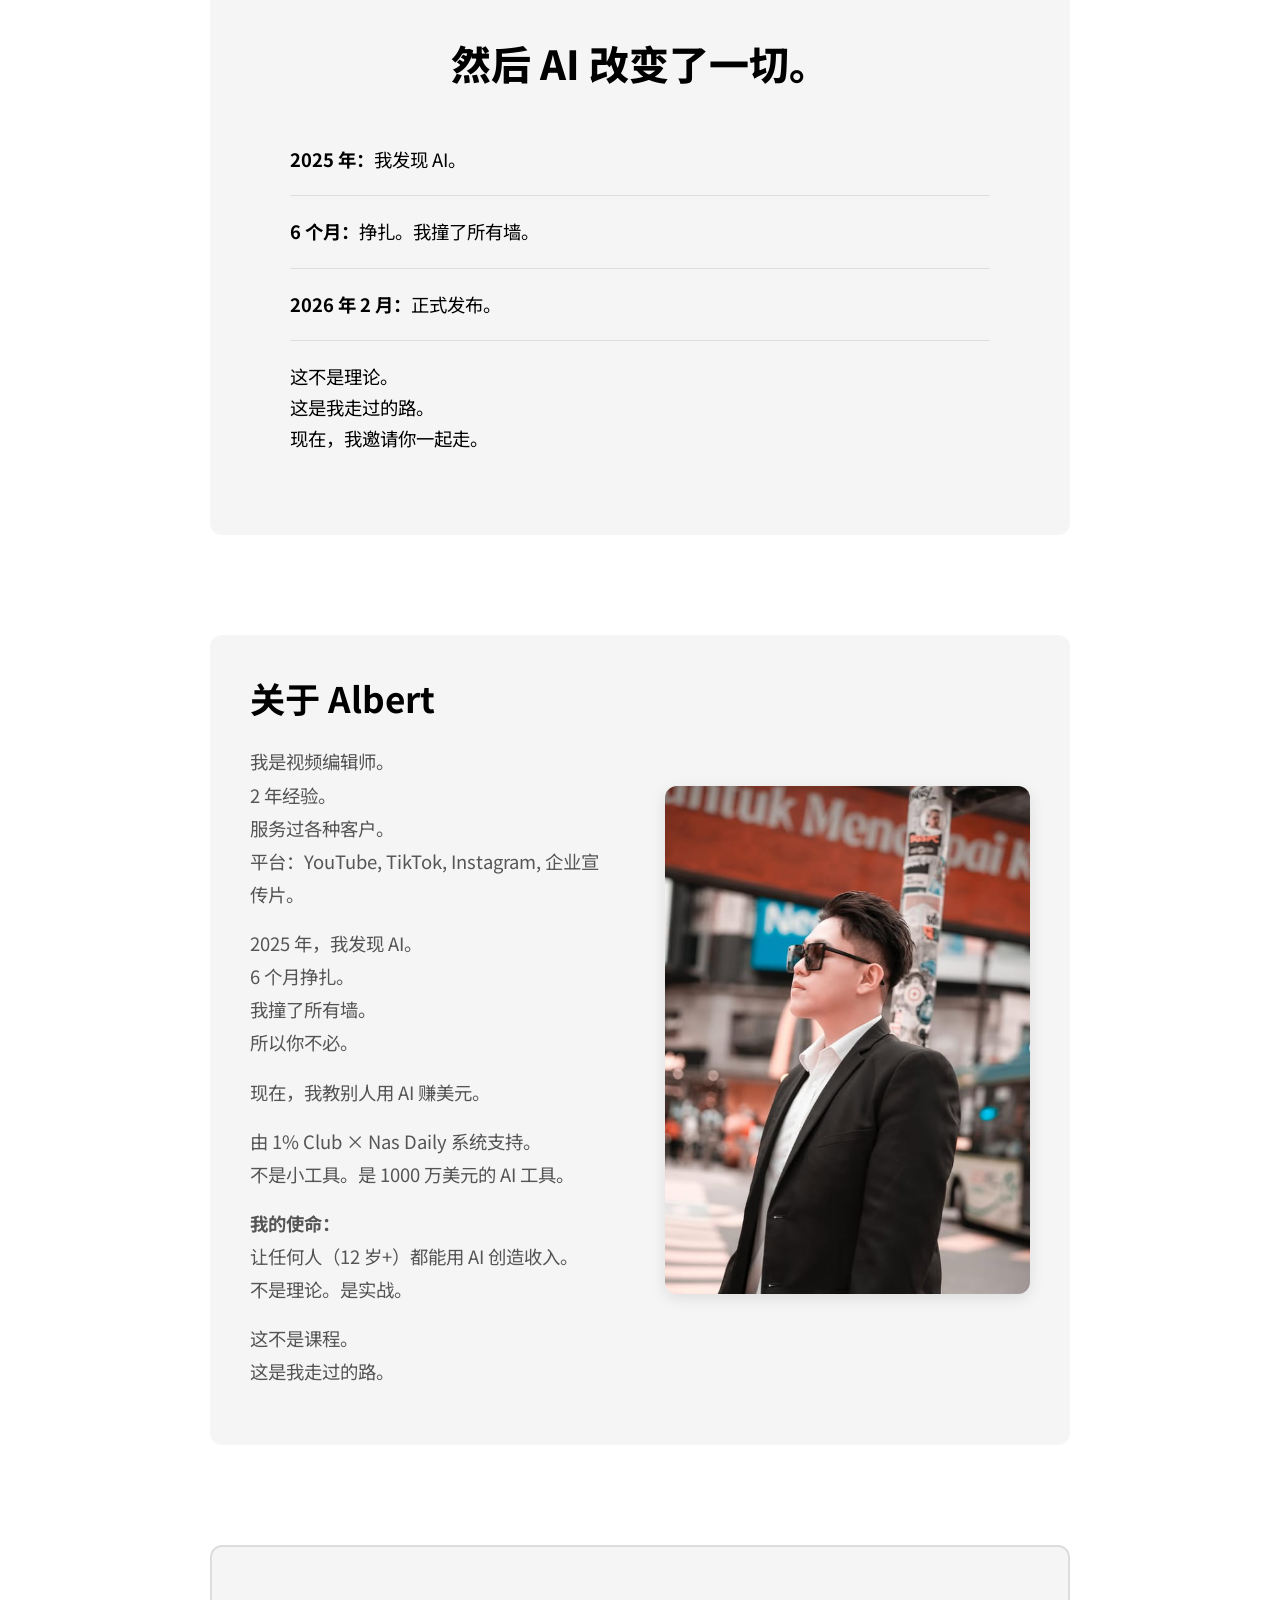
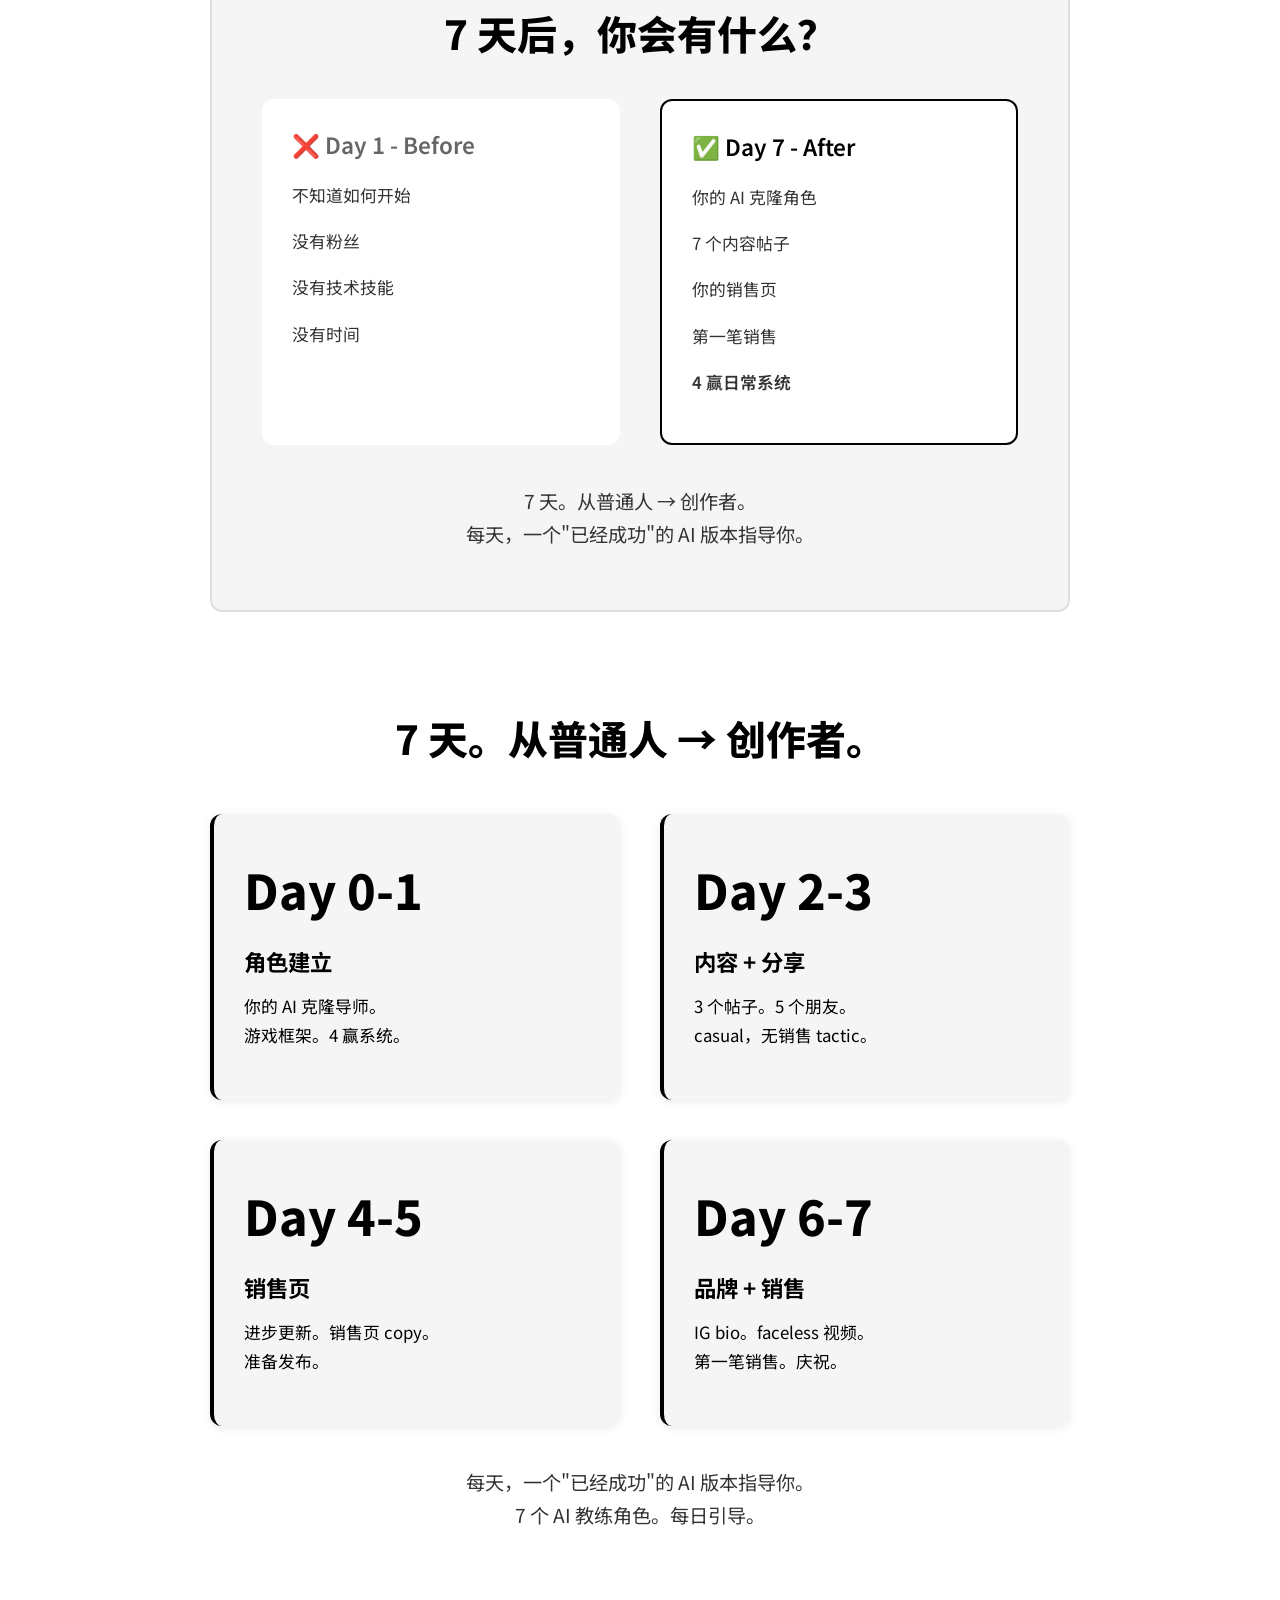
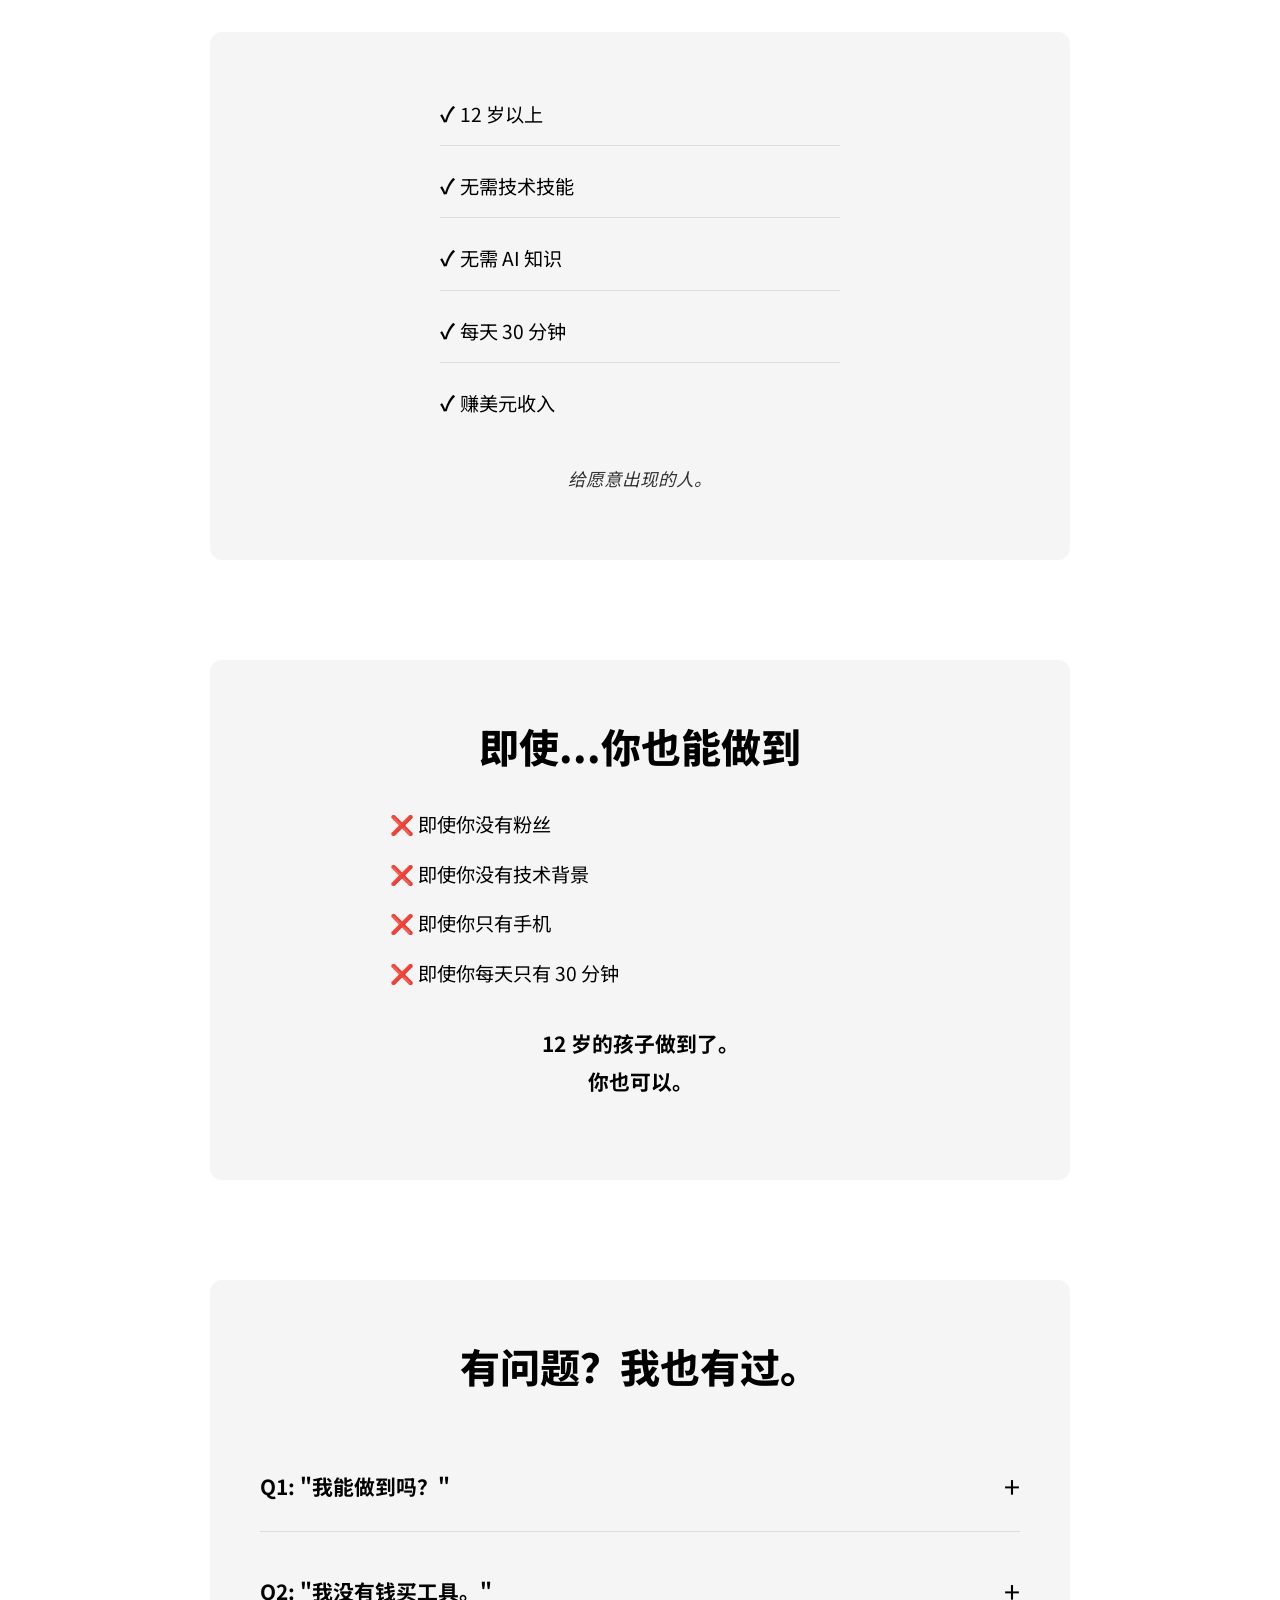
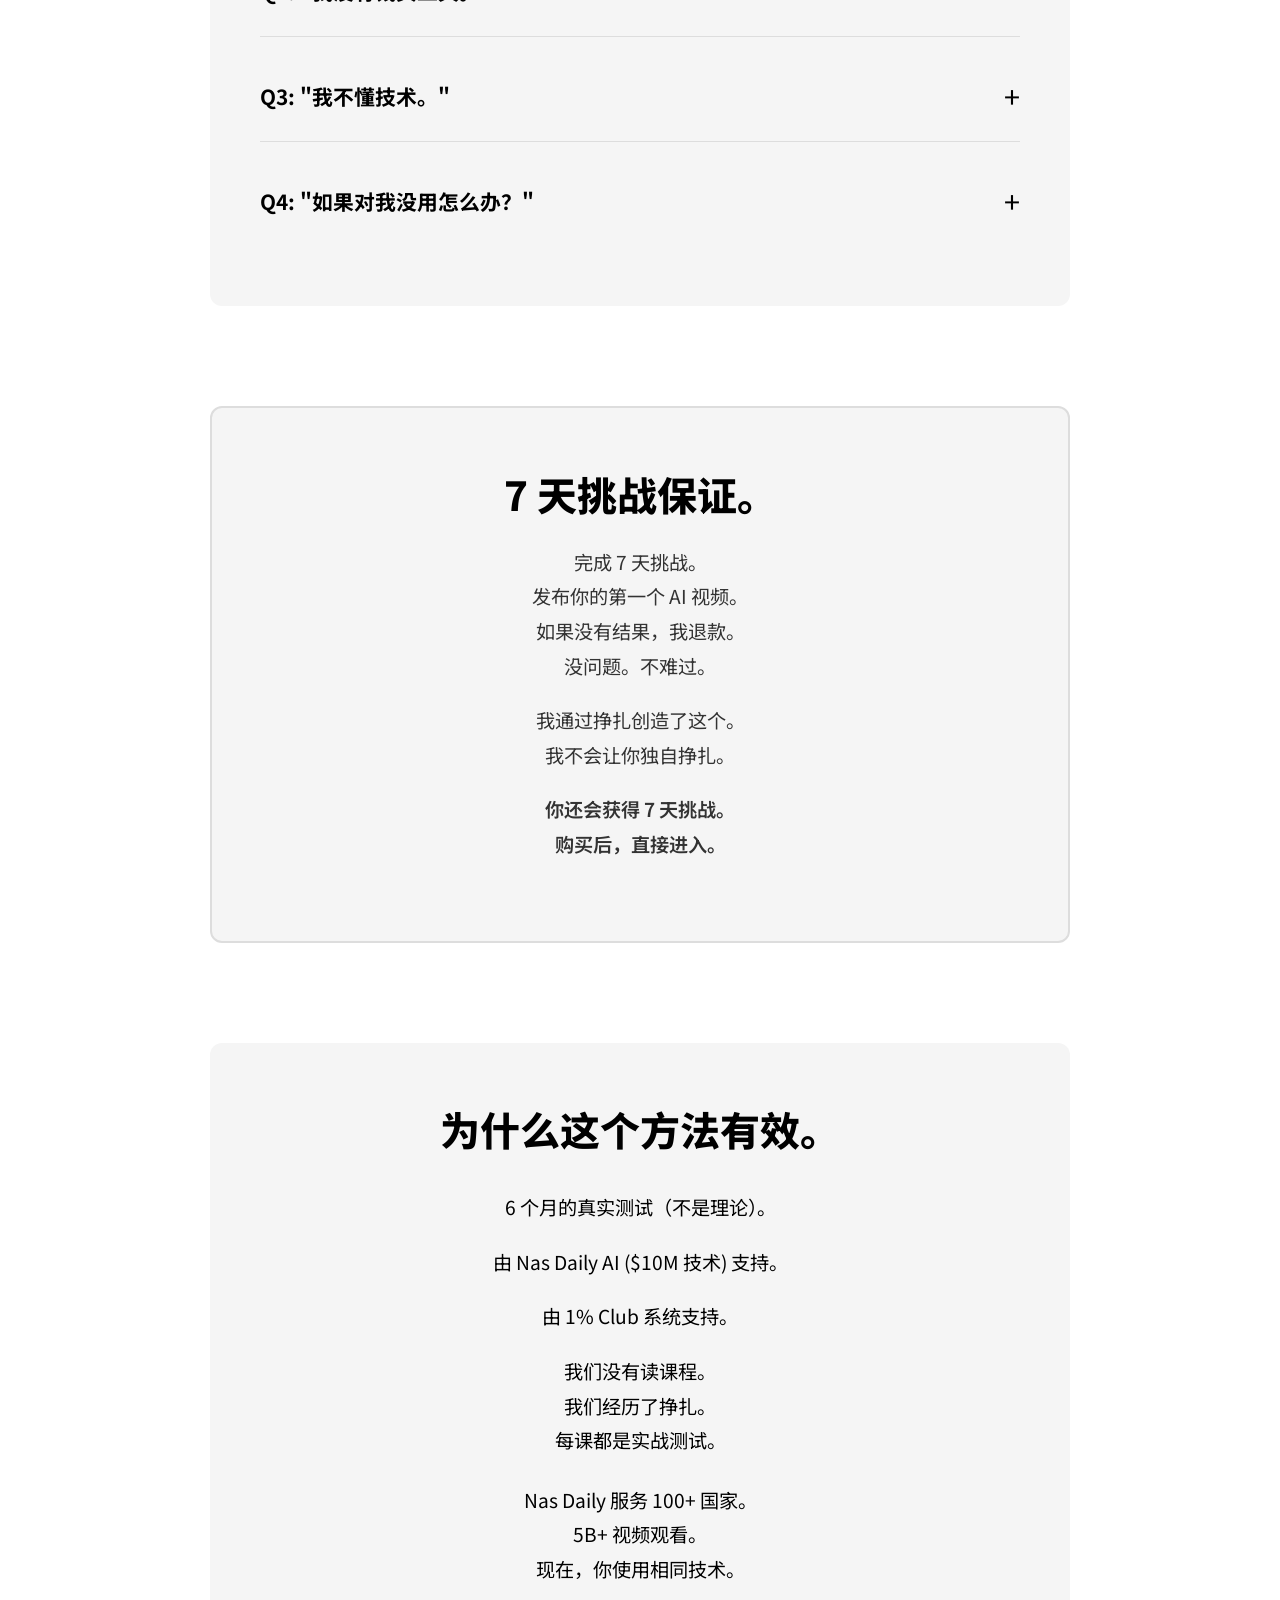
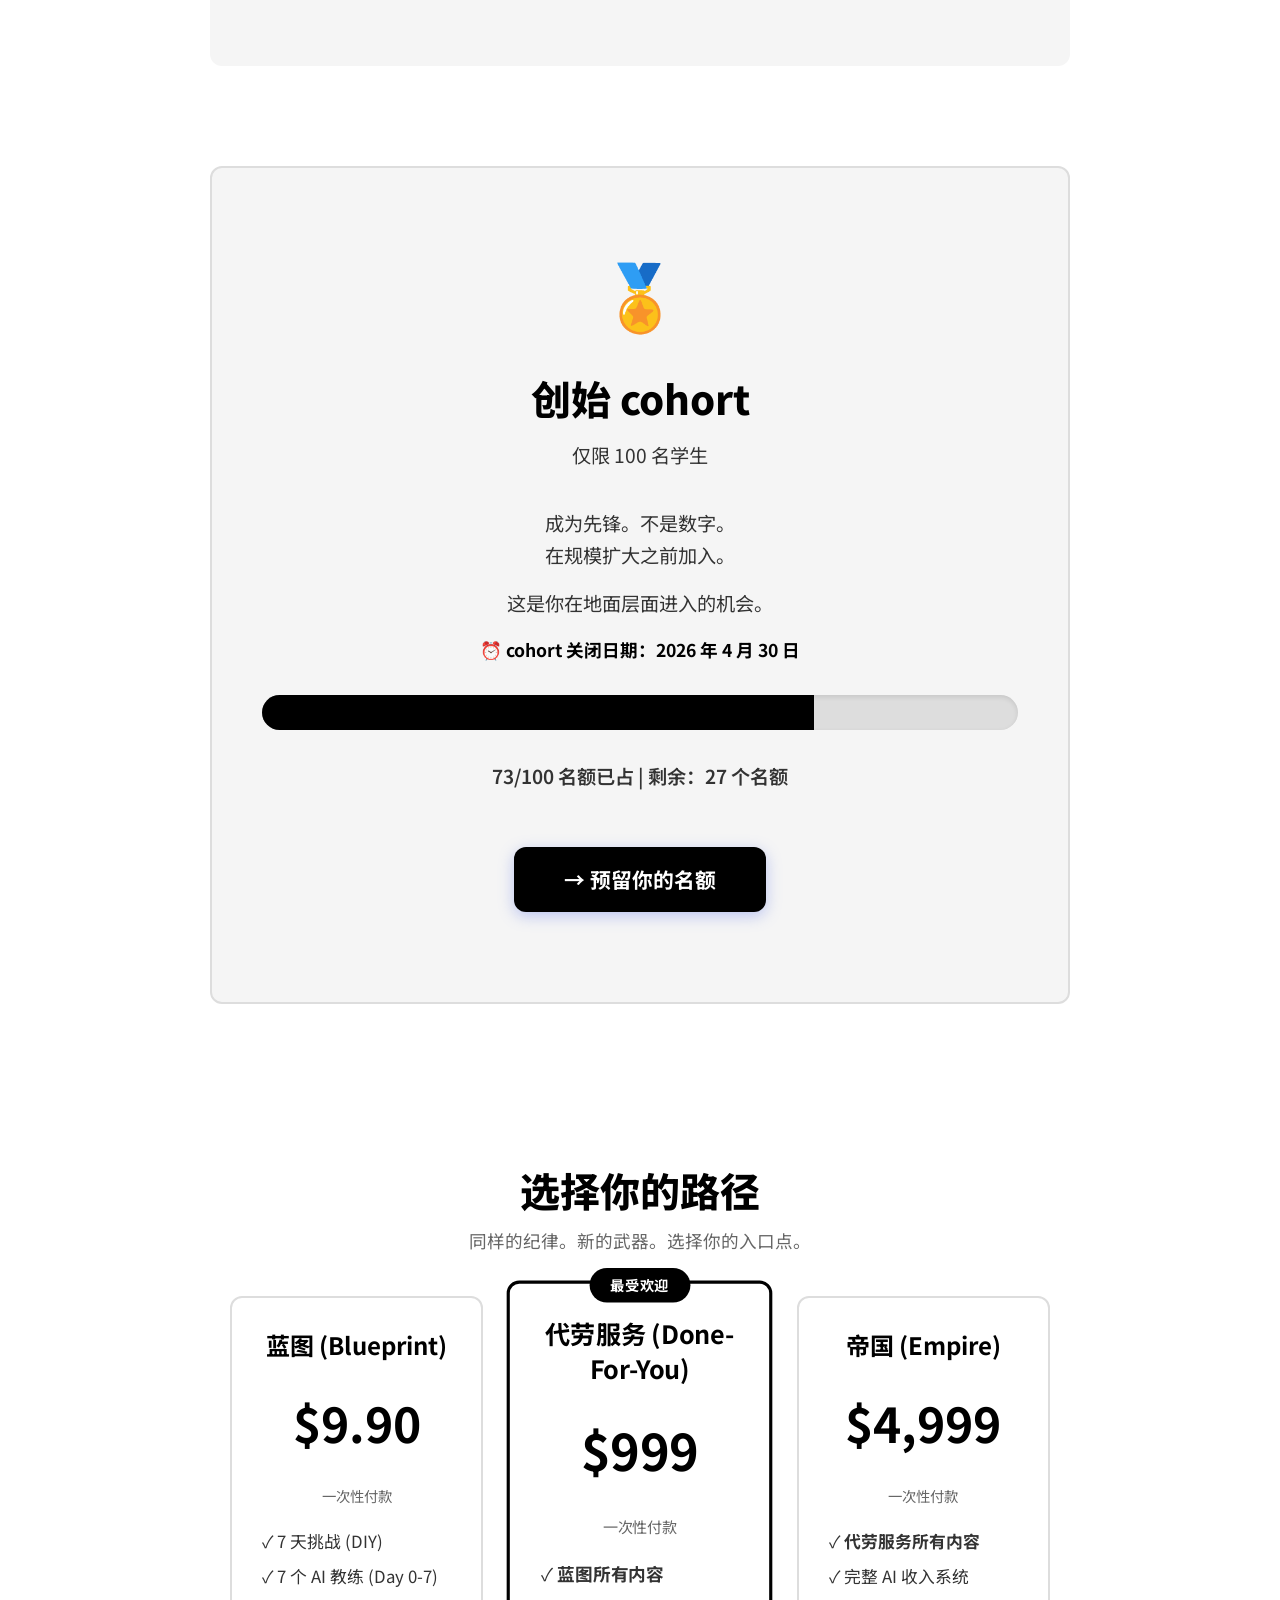
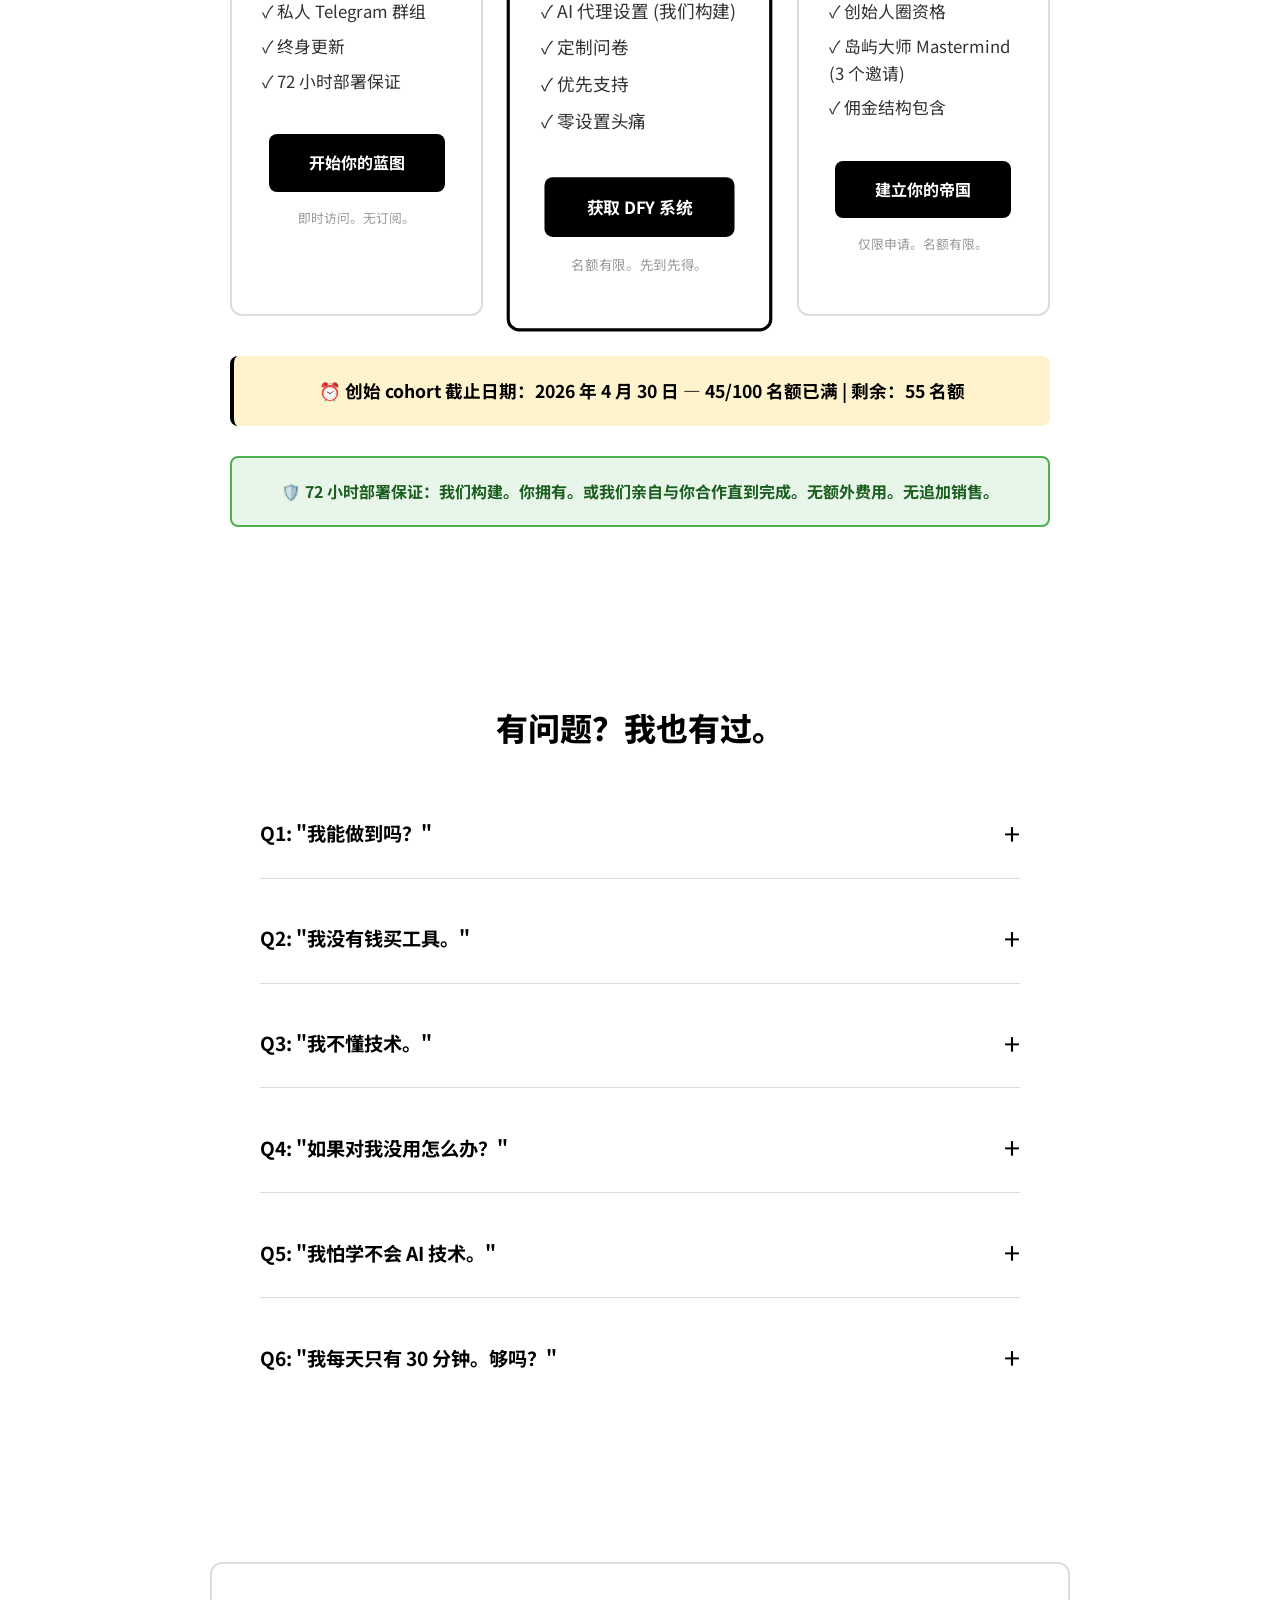
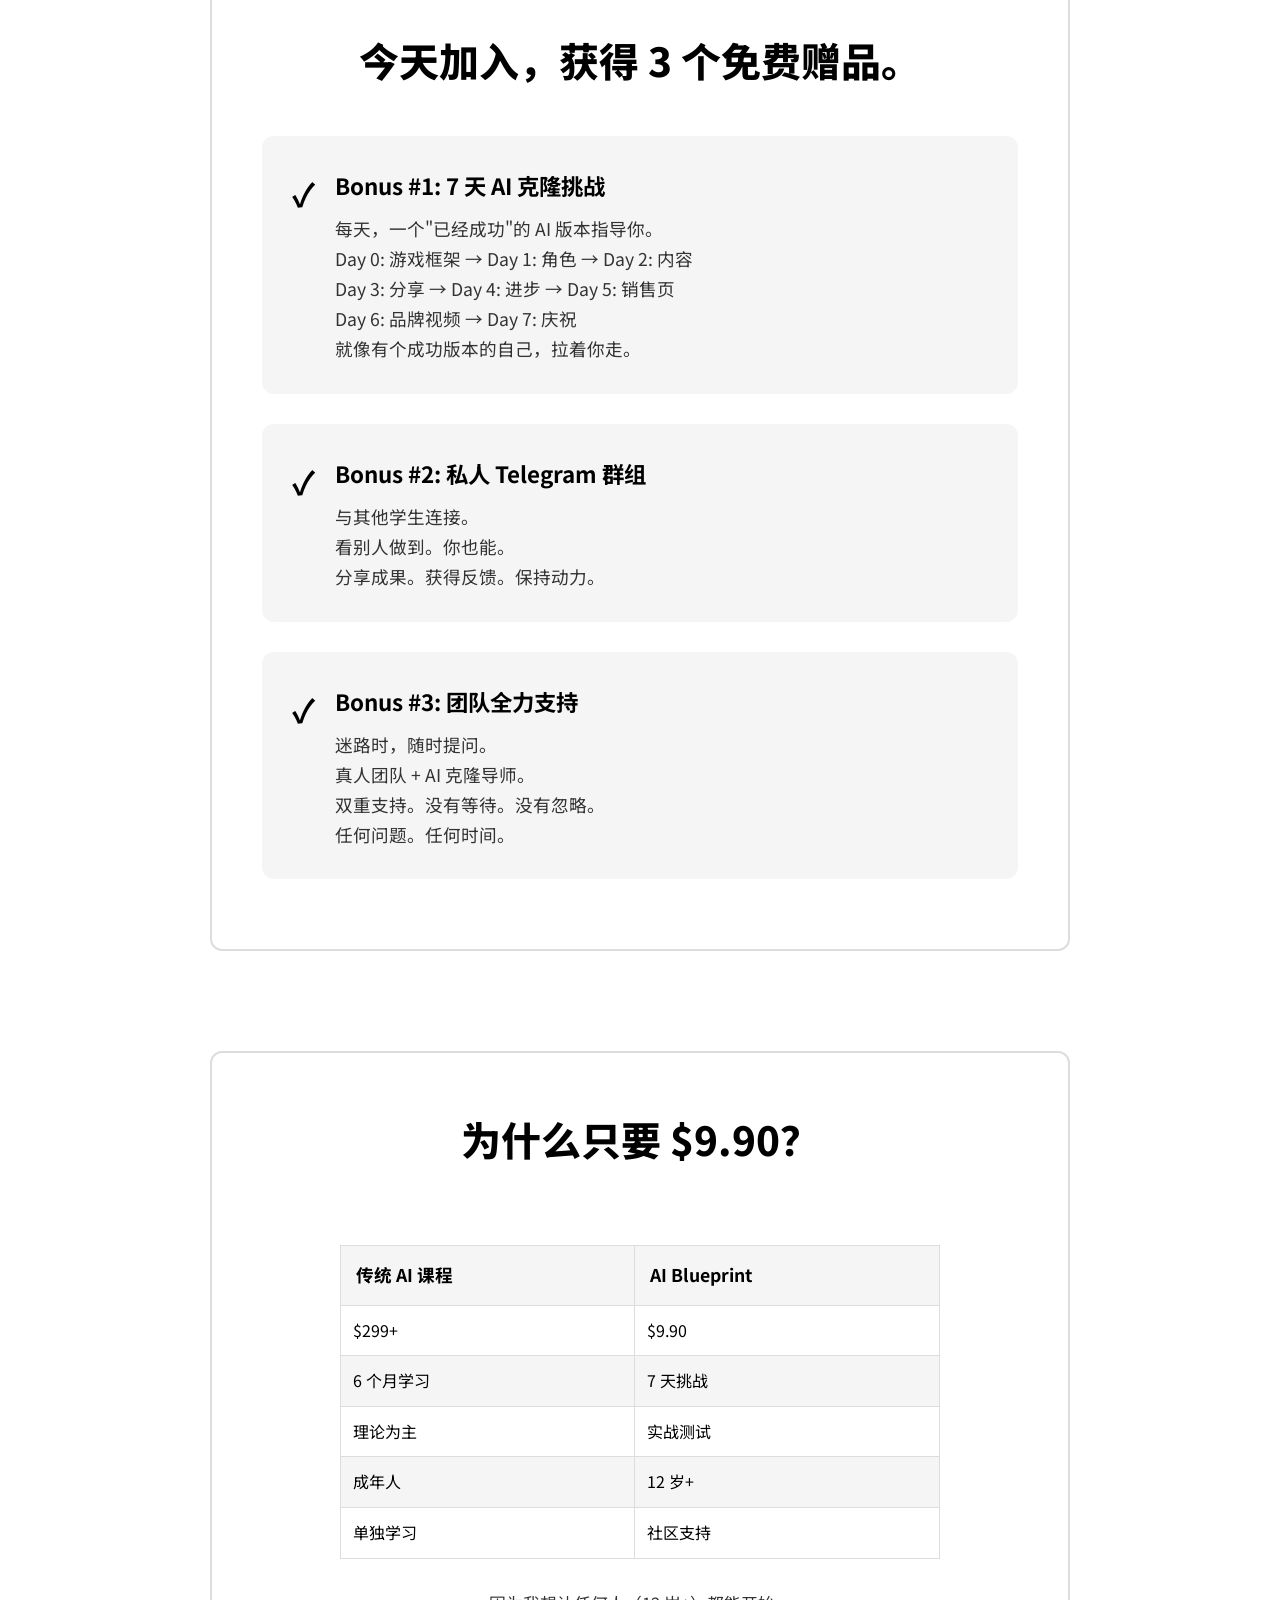
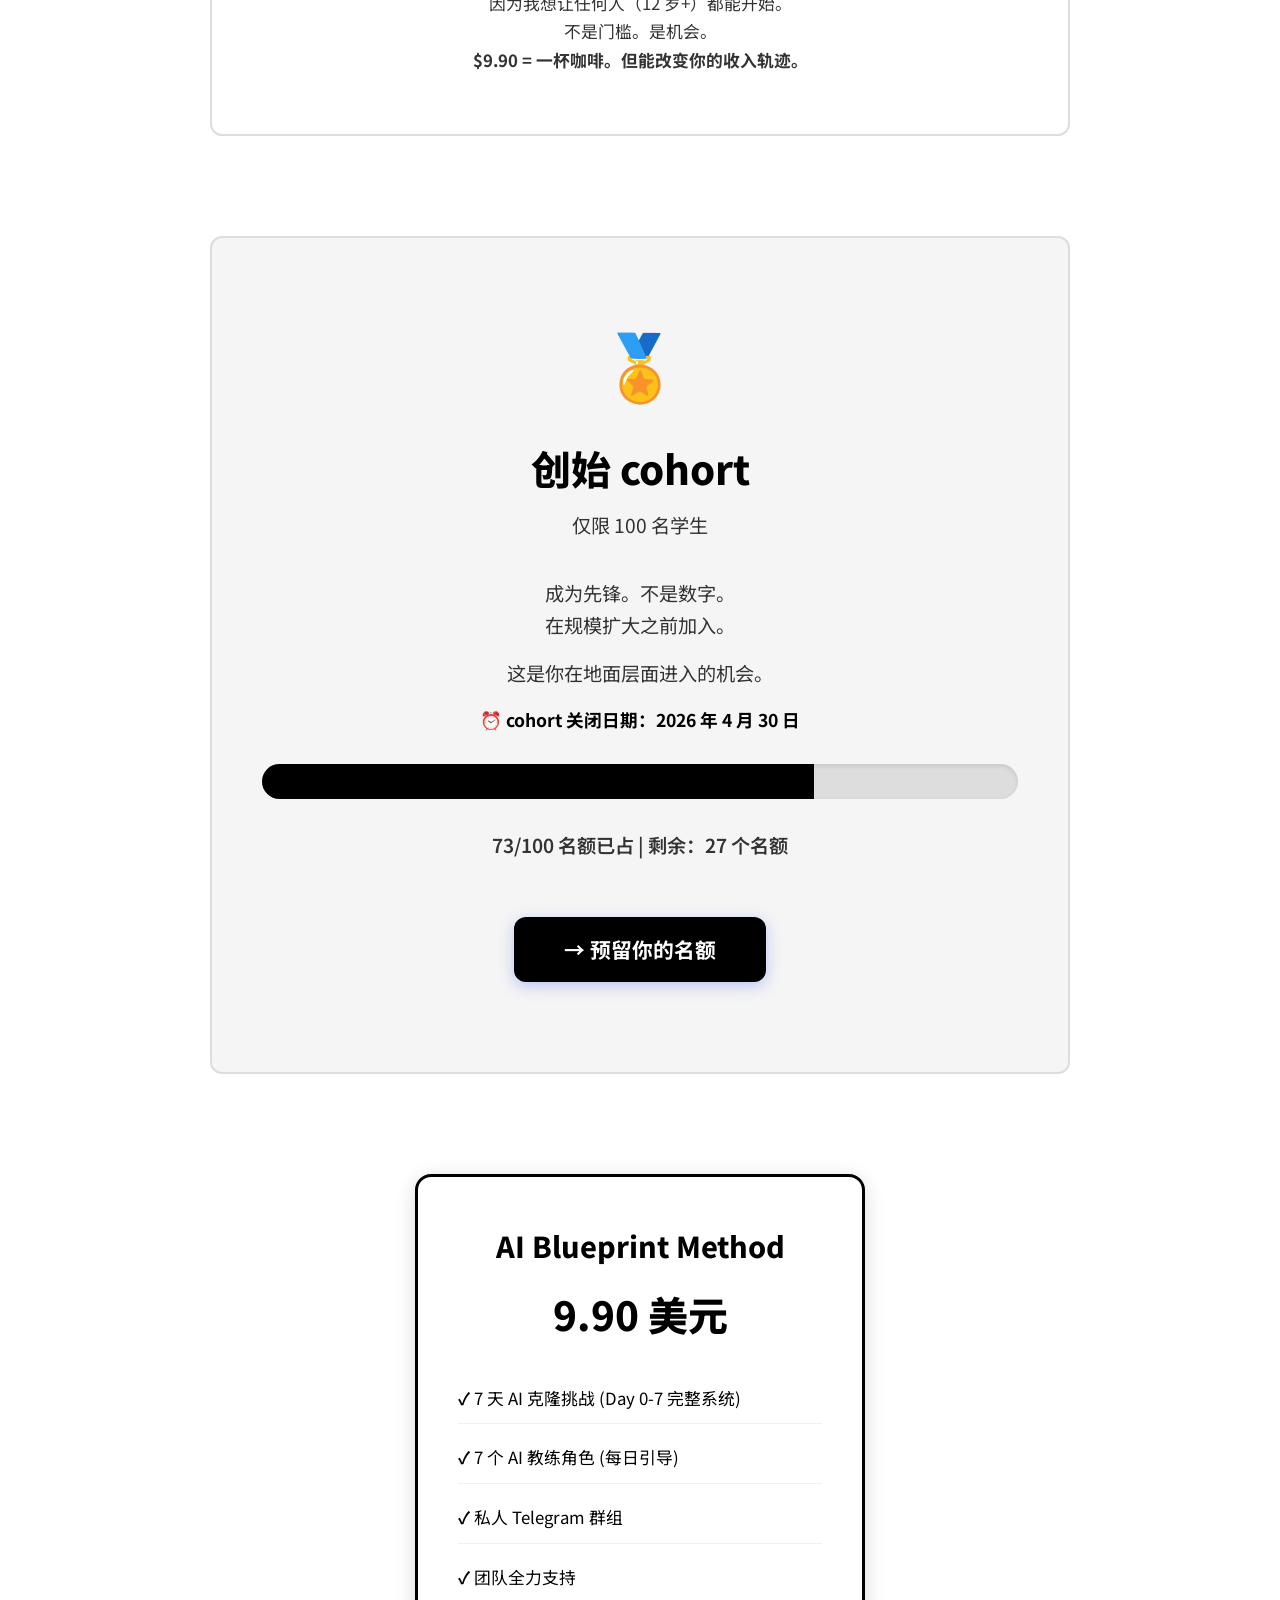
==== commit 6b2d2e8f: "Update FAQ section: white theme, dropdown functionality, Albert's 6 questions" ====
--- a/index.html
+++ b/index.html
@@ -1046,7 +1046,7 @@
           <!-- URGENCY BANNER -->
           <div class="urgency-banner">
             <p>
-              ⏰ 创始 cohort 截止日期：2026 年 4 月 30 日 — <span id="spots-counter">73/100 名额已满</span> | 剩余：<span id="spots-remaining">27</span> 名额
+              ⏰ 创始 cohort 截止日期：2026 年 4 月 30 日 — <span id="spots-counter">45/100 名额已满</span> | 剩余：<span id="spots-remaining">55</span> 名额
             </p>
           </div>
           
@@ -1058,38 +1058,38 @@
           </div>
         </div>
 
-        <!-- FAQ SECTION -->
+        <!-- FAQ SECTION (Albert's Angle with Dropdowns) -->
         <div class="faq-section">
           <h2>有问题？我也有过。</h2>
           
           <div class="faq-item-custom" onclick="toggleFaqCustom(this)">
-            <div class="faq-question-custom">Q1: "我不是视频编辑。我还能做吗？"</div>
-            <div class="faq-answer-custom">可以。如果你每天出现 — 任何职业，任何背景 — 你就是我们的一员。纪律没有类别。</div>
+            <div class="faq-question-custom">Q1: "我能做到吗？"</div>
+            <div class="faq-answer-custom">可以。如果 12 岁的孩子能做到，你也能。他们学得更快。你有更多经验。</div>
           </div>
           
           <div class="faq-item-custom" onclick="toggleFaqCustom(this)">
-            <div class="faq-question-custom">Q2: "我没有粉丝。这会有效吗？"</div>
-            <div class="faq-answer-custom">你不需要他们。AI 创建内容。系统驱动流量。大多数学生从零开始。这就是重点。</div>
+            <div class="faq-question-custom">Q2: "我没有钱买工具。"</div>
+            <div class="faq-answer-custom">一切都是免费的。无需付费软件。</div>
           </div>
           
           <div class="faq-item-custom" onclick="toggleFaqCustom(this)">
-            <div class="faq-question-custom">Q3: "我每天只有 15 分钟。够吗？"</div>
-            <div class="faq-answer-custom">可以。这是设计。15 分钟专注。每天。复合胜利。无通宵。无倦怠。</div>
+            <div class="faq-question-custom">Q3: "我不懂技术。"</div>
+            <div class="faq-answer-custom">无需编程。无需复杂设置。如果你会复制 + 粘贴，你就能做到。</div>
           </div>
           
           <div class="faq-item-custom" onclick="toggleFaqCustom(this)">
-            <div class="faq-question-custom">Q4: "如果我不能在 72 小时内部署？"</div>
-            <div class="faq-answer-custom">我们亲自与你合作。无额外费用。无追加销售。保证。你的部署是我们的责任。</div>
+            <div class="faq-question-custom">Q4: "如果对我没用怎么办？"</div>
+            <div class="faq-answer-custom">7 天挑战保证。完成 7 天挑战。发布你的第一个 AI 视频。如果没有结果，我退款。没问题。</div>
           </div>
           
           <div class="faq-item-custom" onclick="toggleFaqCustom(this)">
-            <div class="faq-question-custom">Q5: "这对女性也适用吗？"</div>
-            <div class="faq-answer-custom">纪律没有性别。如果你训练，你就加入。系统不在乎你是谁。它在乎你是否出现。</div>
+            <div class="faq-question-custom">Q5: "我怕学不会 AI 技术。"</div>
+            <div class="faq-answer-custom">我 6 个月前也这样想。如果你会复制 + 粘贴，你就能做到。12 岁的孩子做到了。你有更多经验。</div>
           </div>
           
           <div class="faq-item-custom" onclick="toggleFaqCustom(this)">
-            <div class="faq-question-custom">Q6: "如果我需要帮助？"</div>
-            <div class="faq-answer-custom">私人 Telegram 群组 + 直接访问我。随时提问。真人。真实支持。</div>
+            <div class="faq-question-custom">Q6: "我每天只有 30 分钟。够吗？"</div>
+            <div class="faq-answer-custom">可以。这是设计。30 分钟专注。每天。复合胜利。无通宵。无倦怠。我曾用 12 小时换钱。现在 30 分钟就够了。</div>
           </div>
         </div>
 
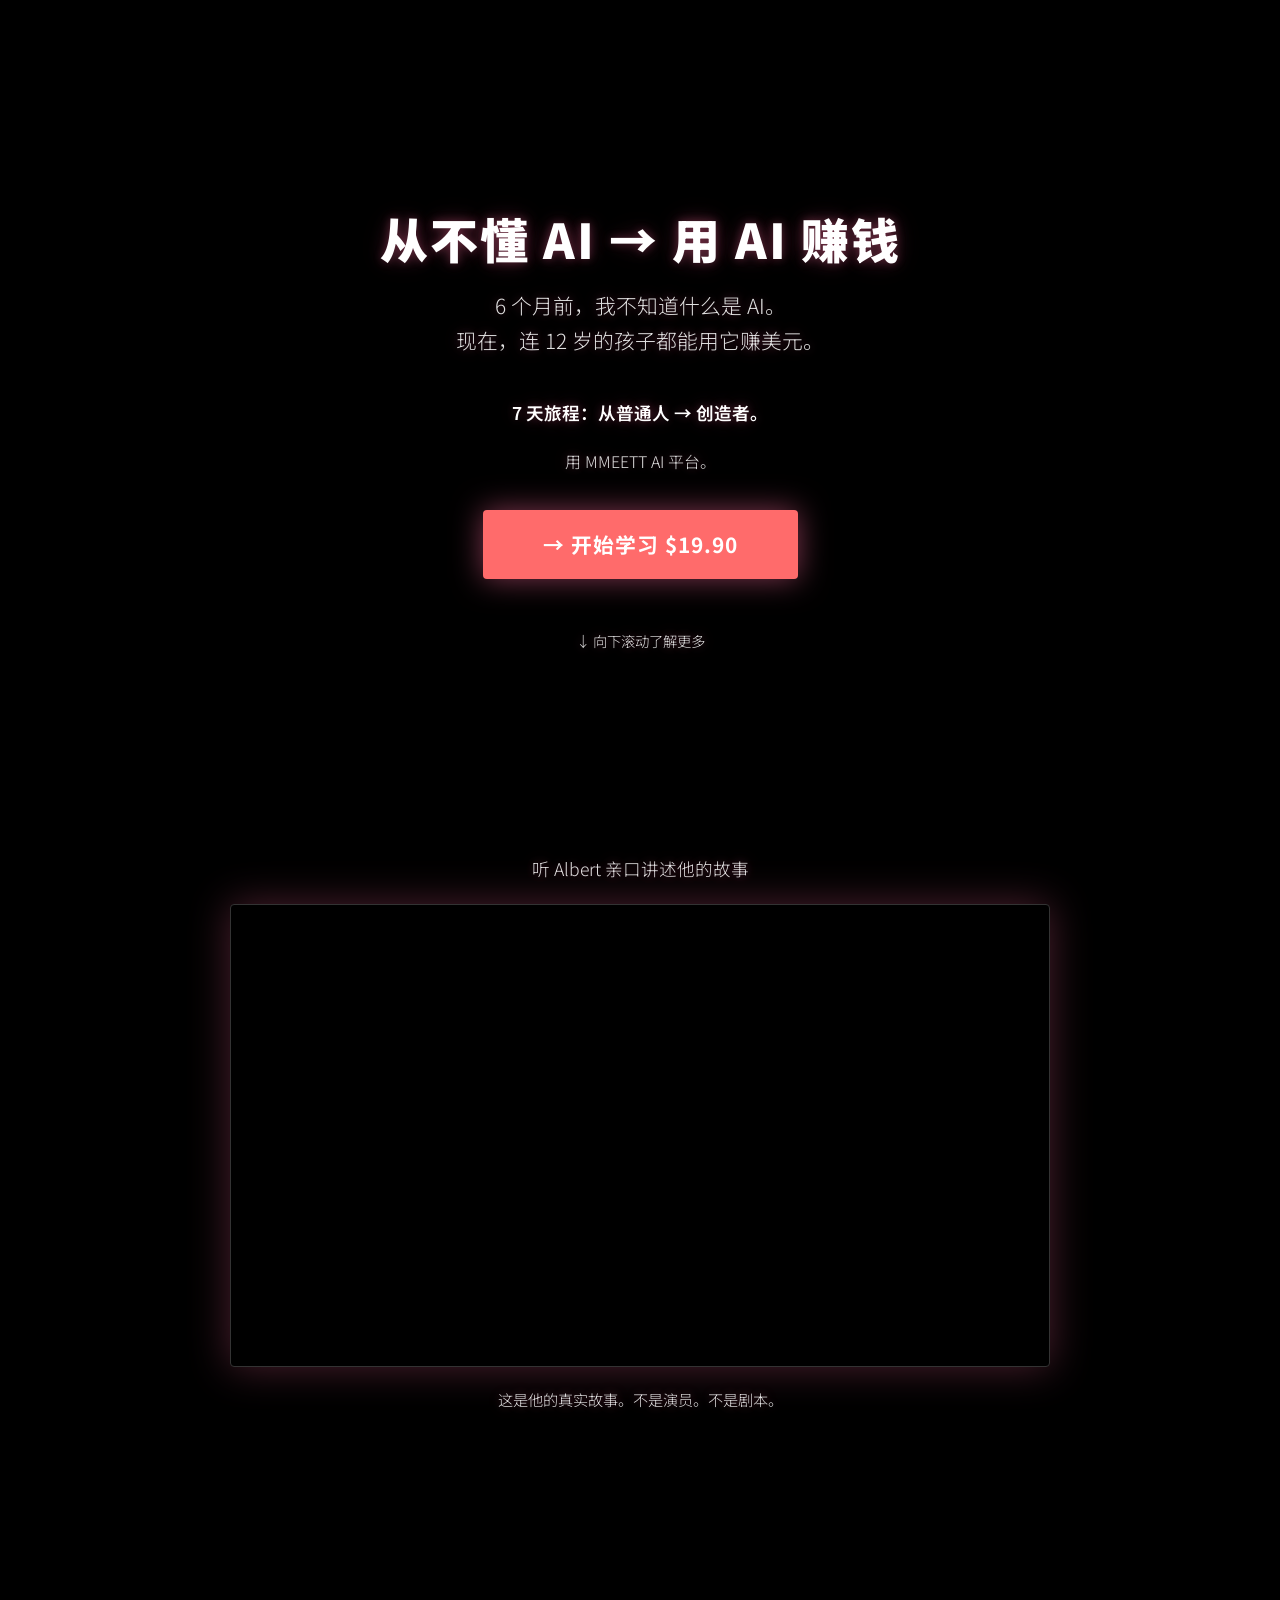
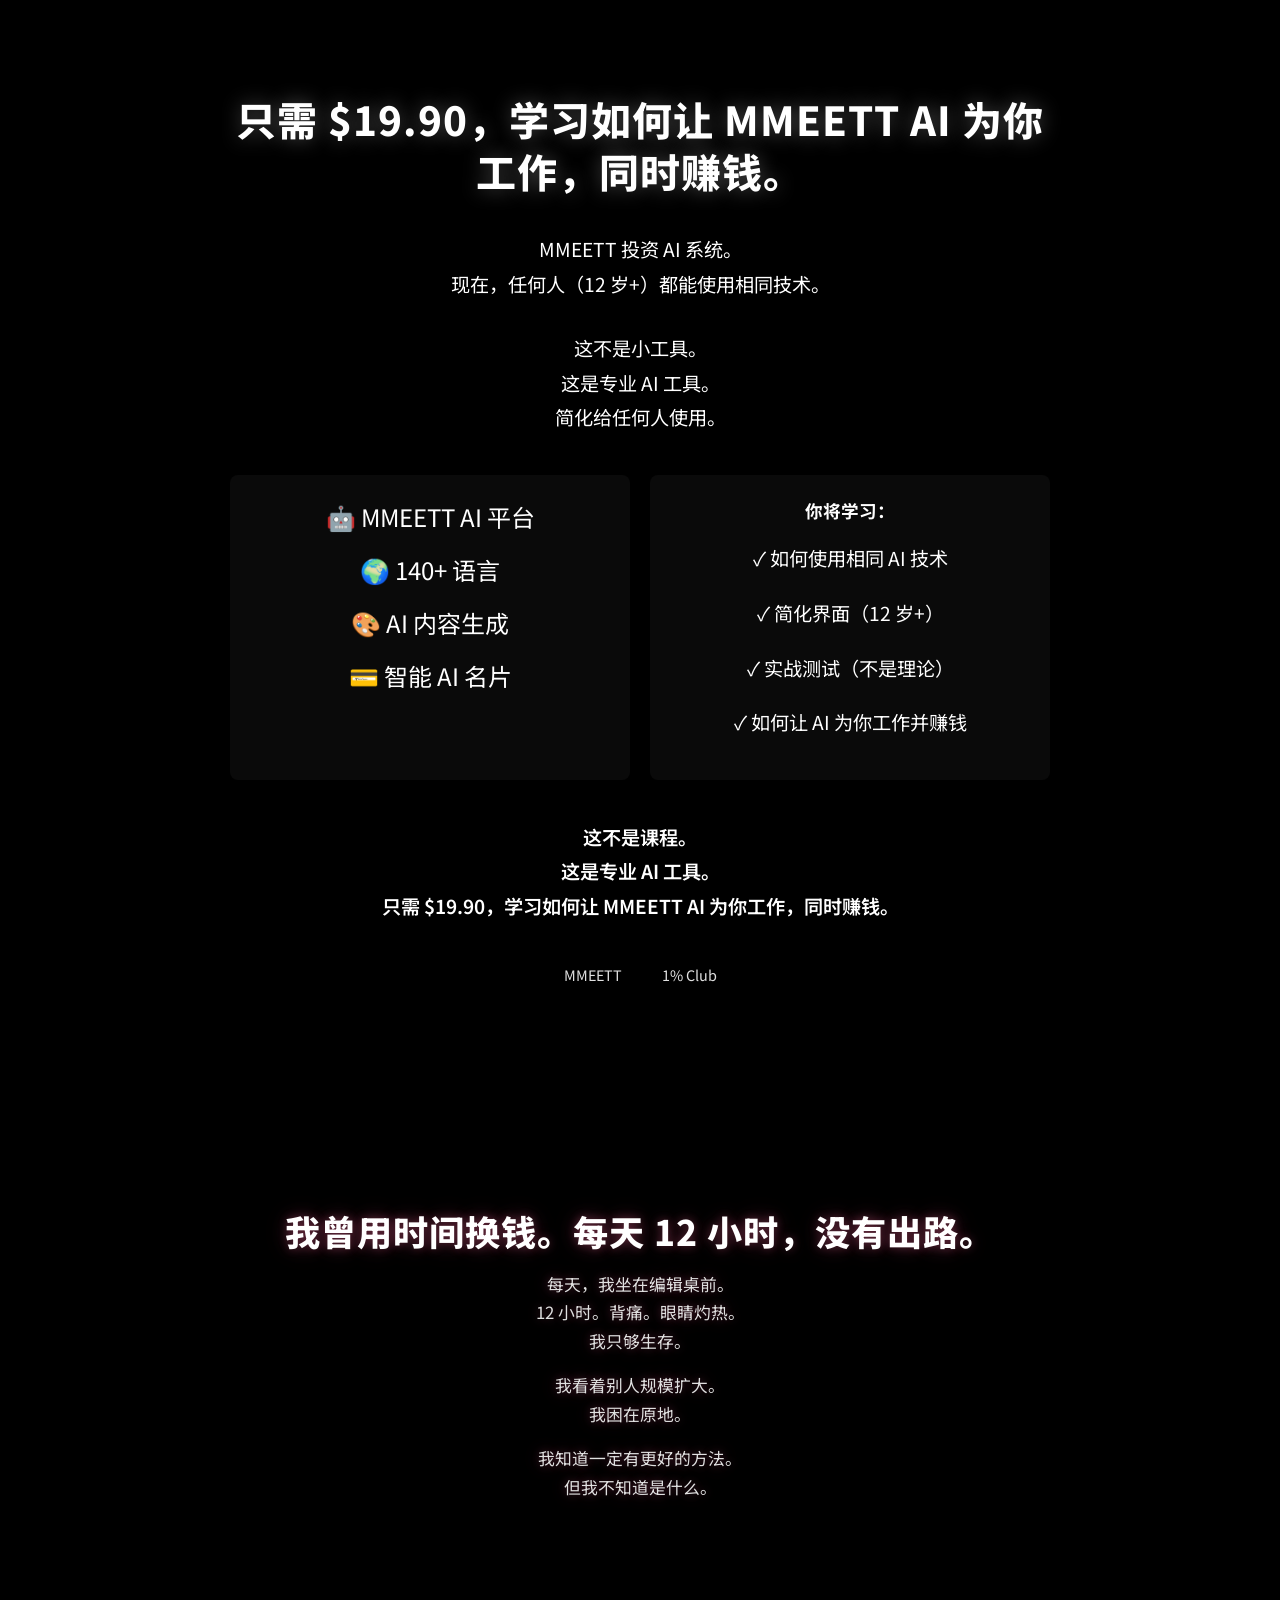
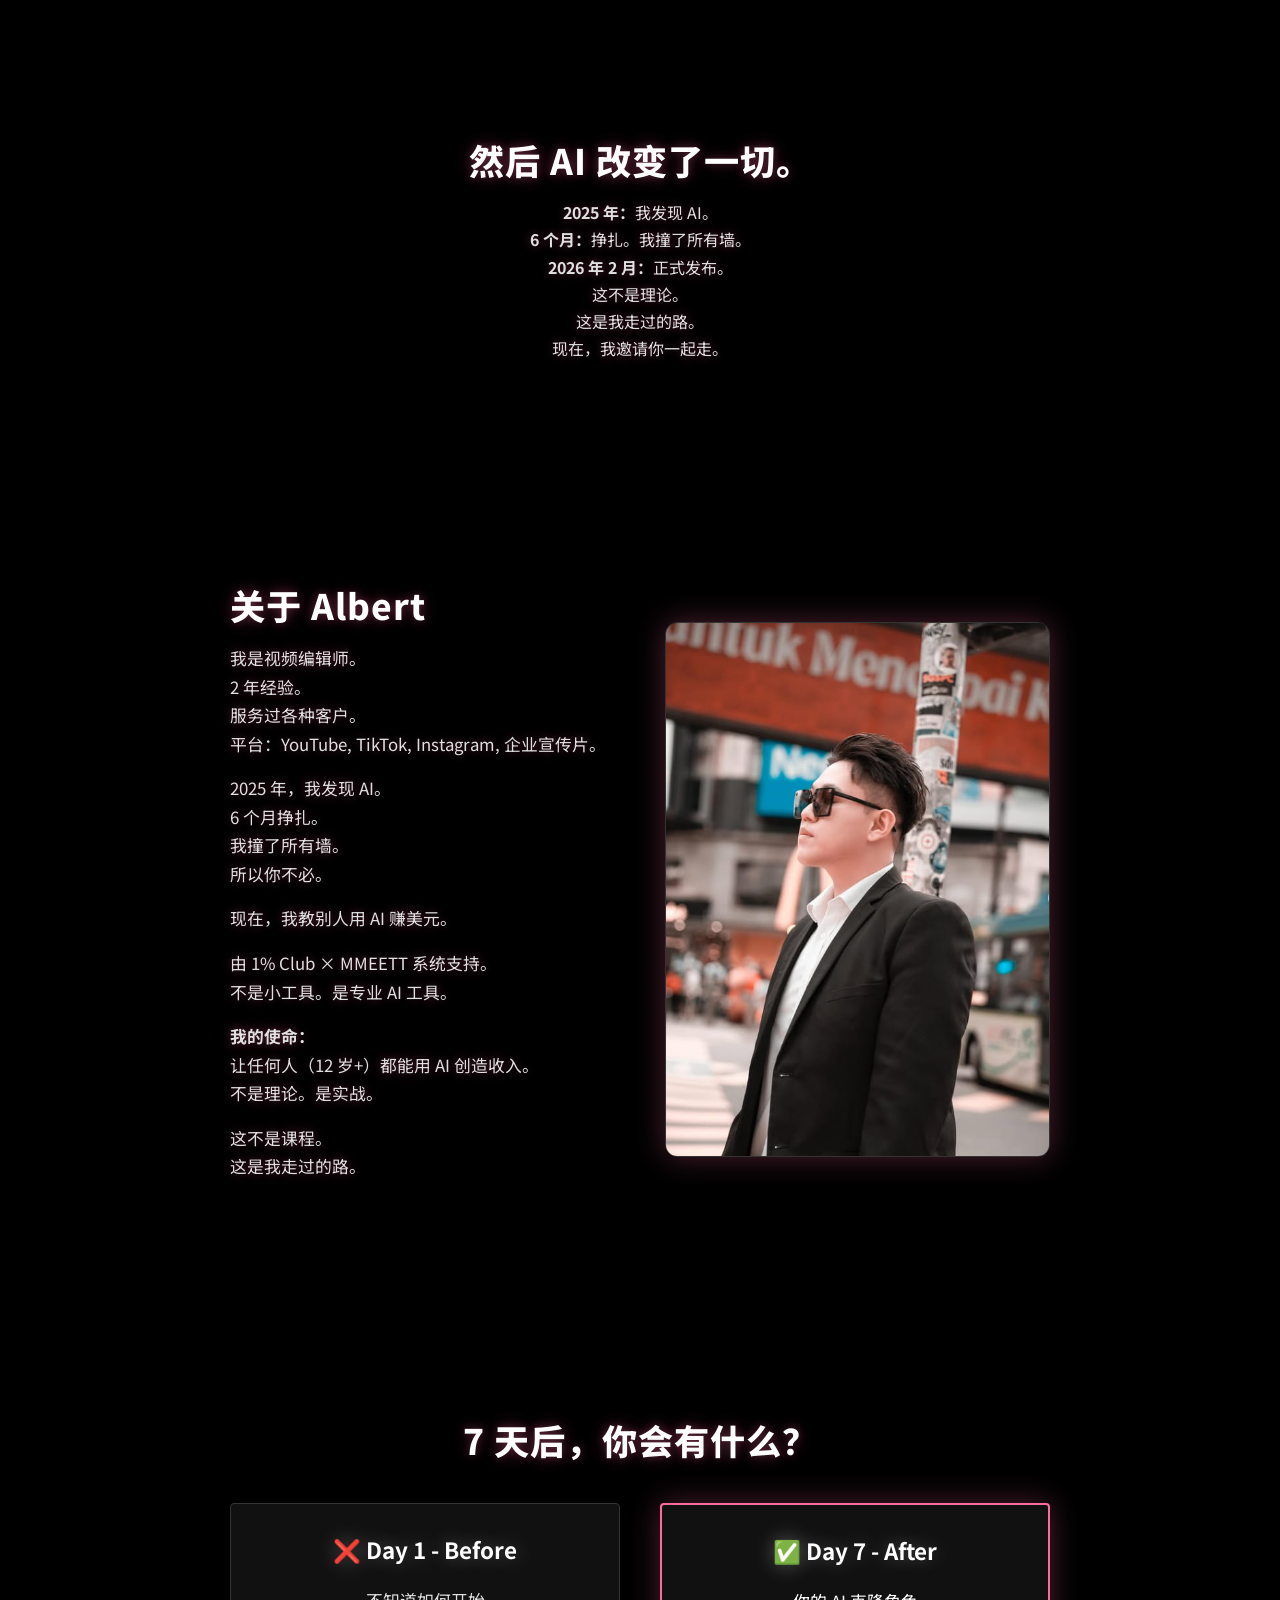
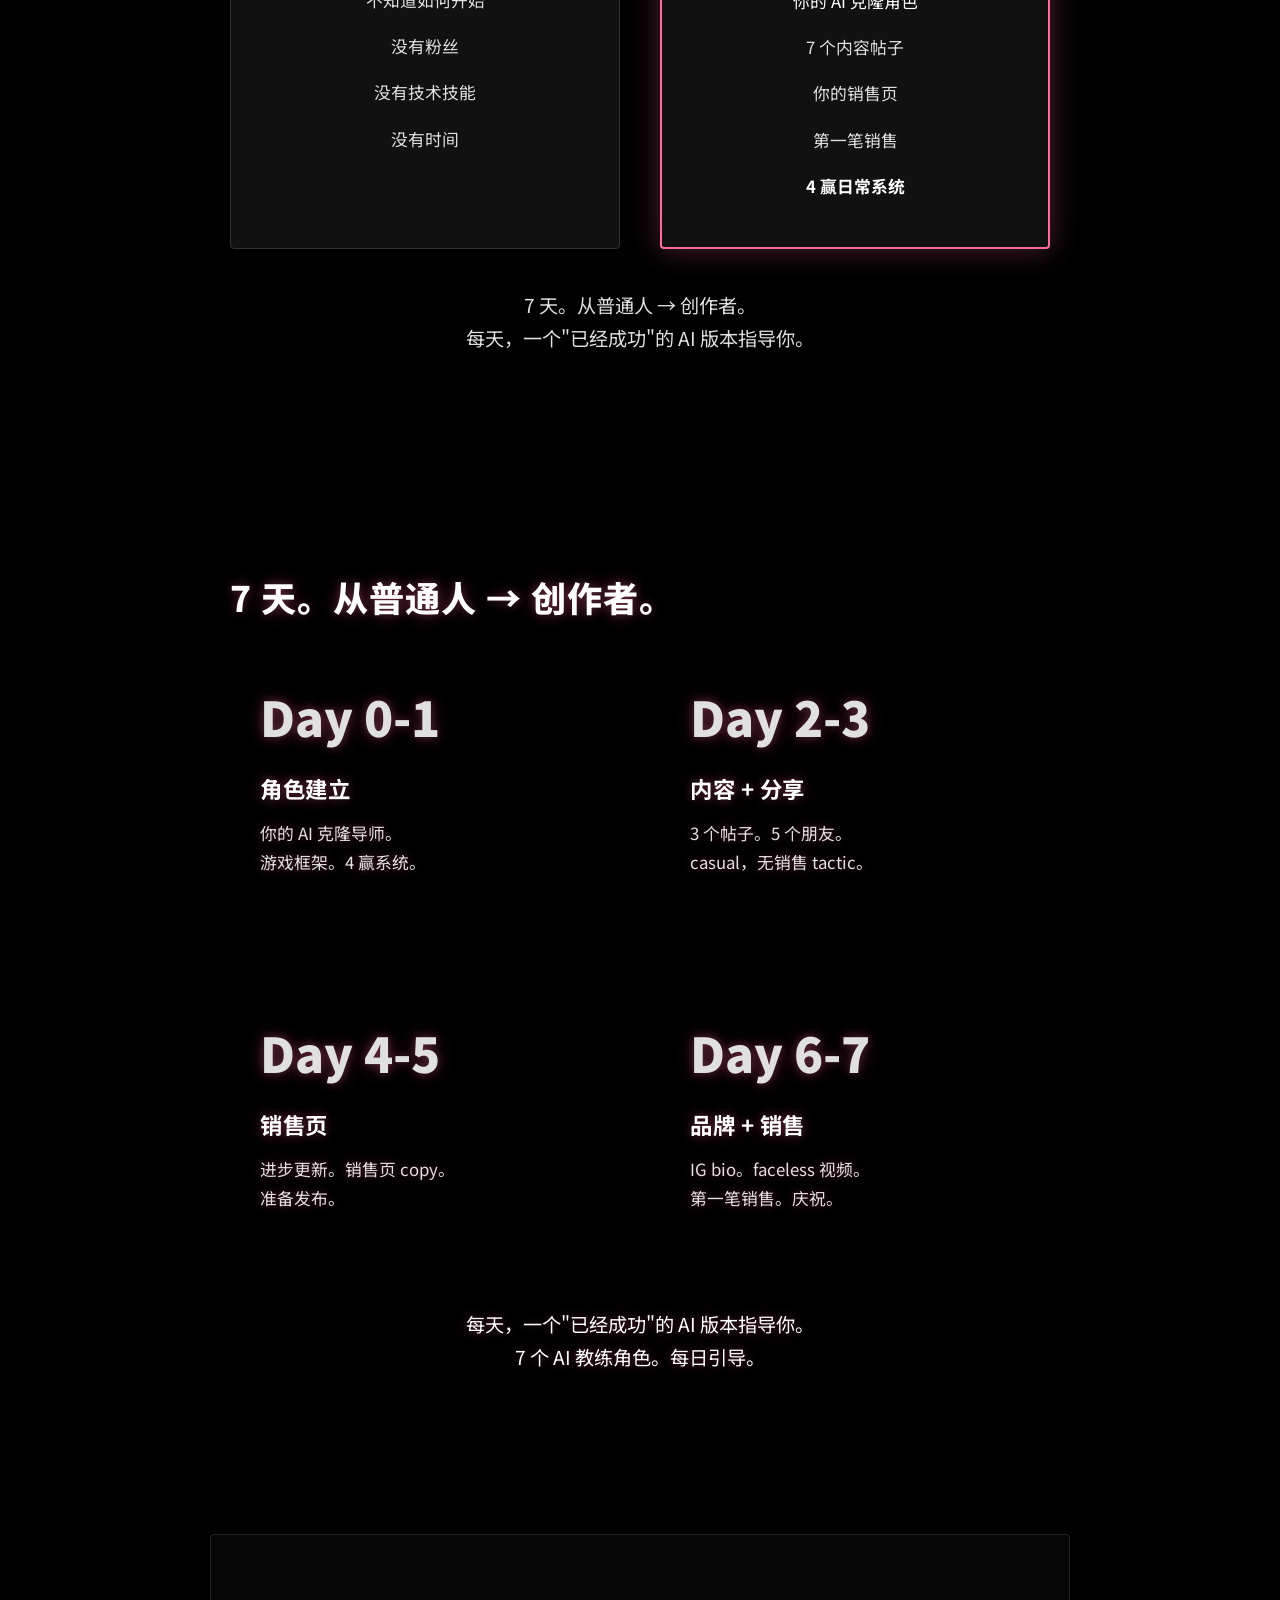
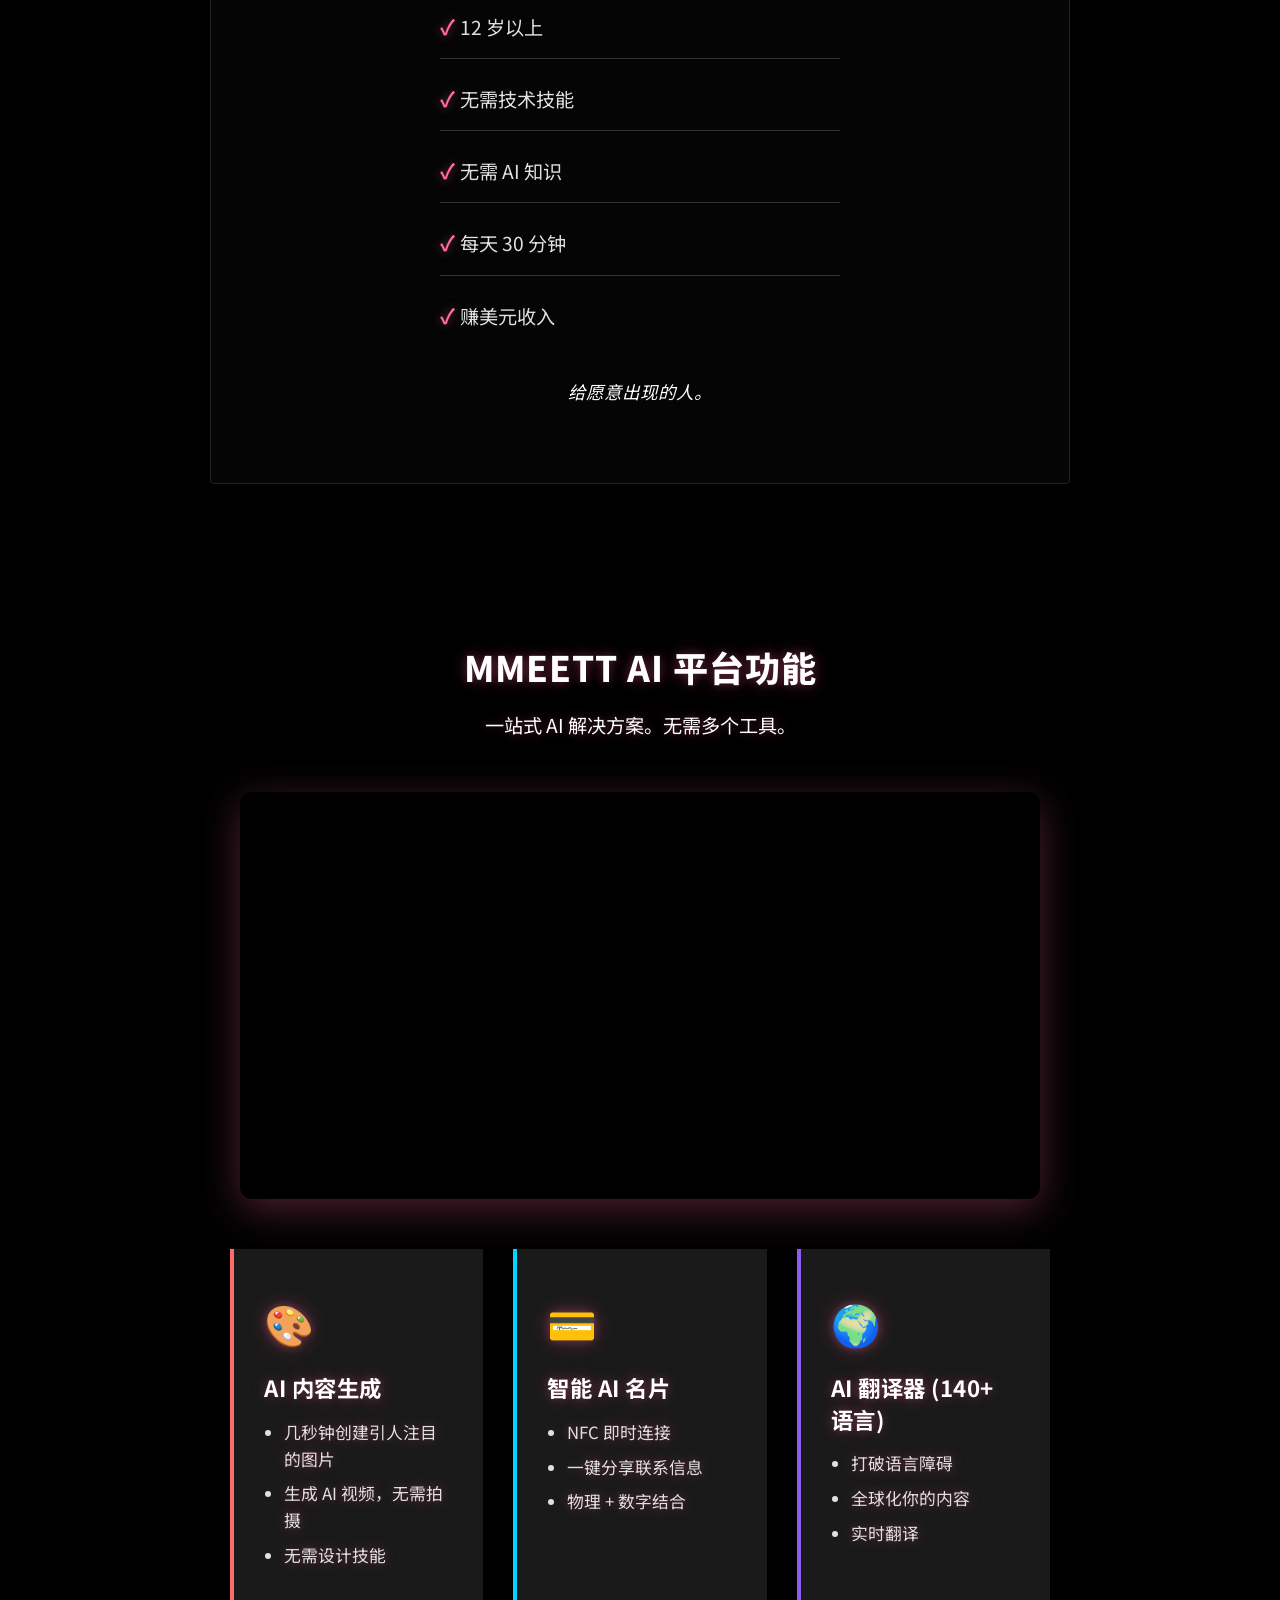
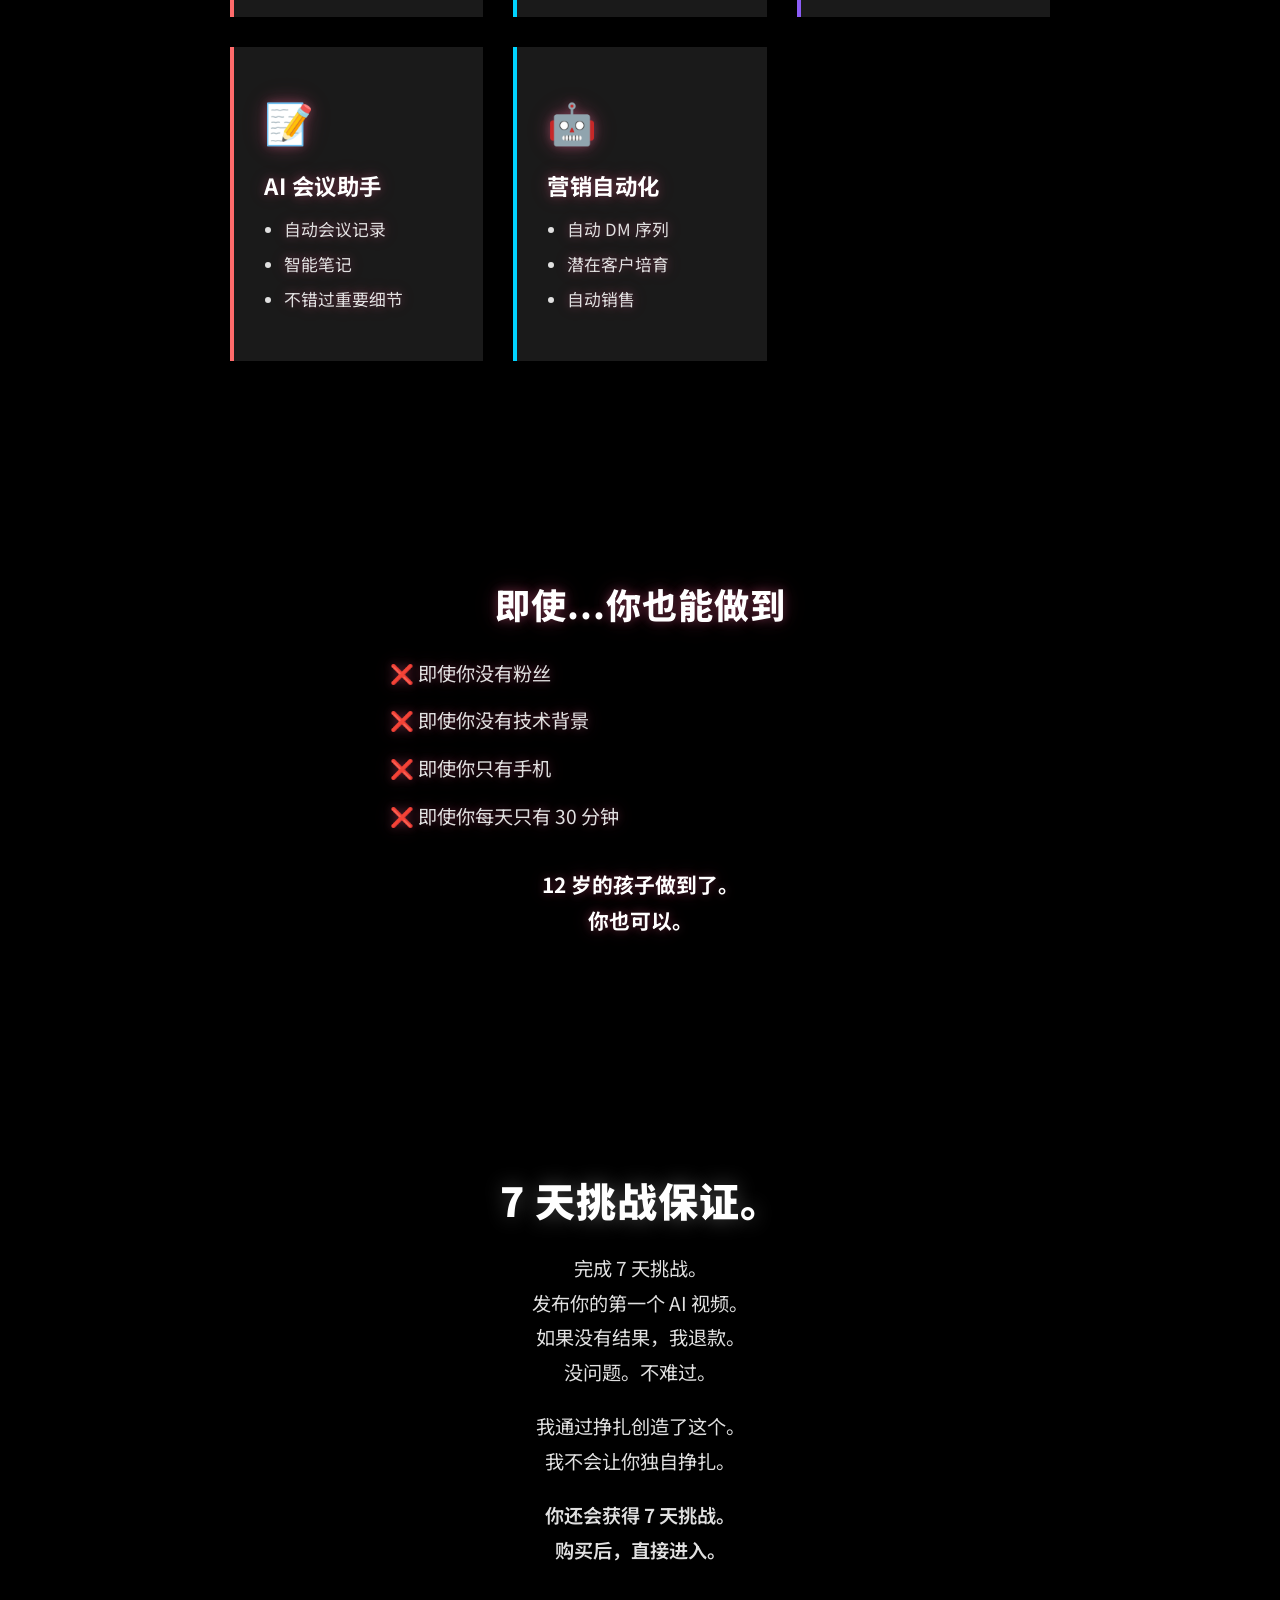
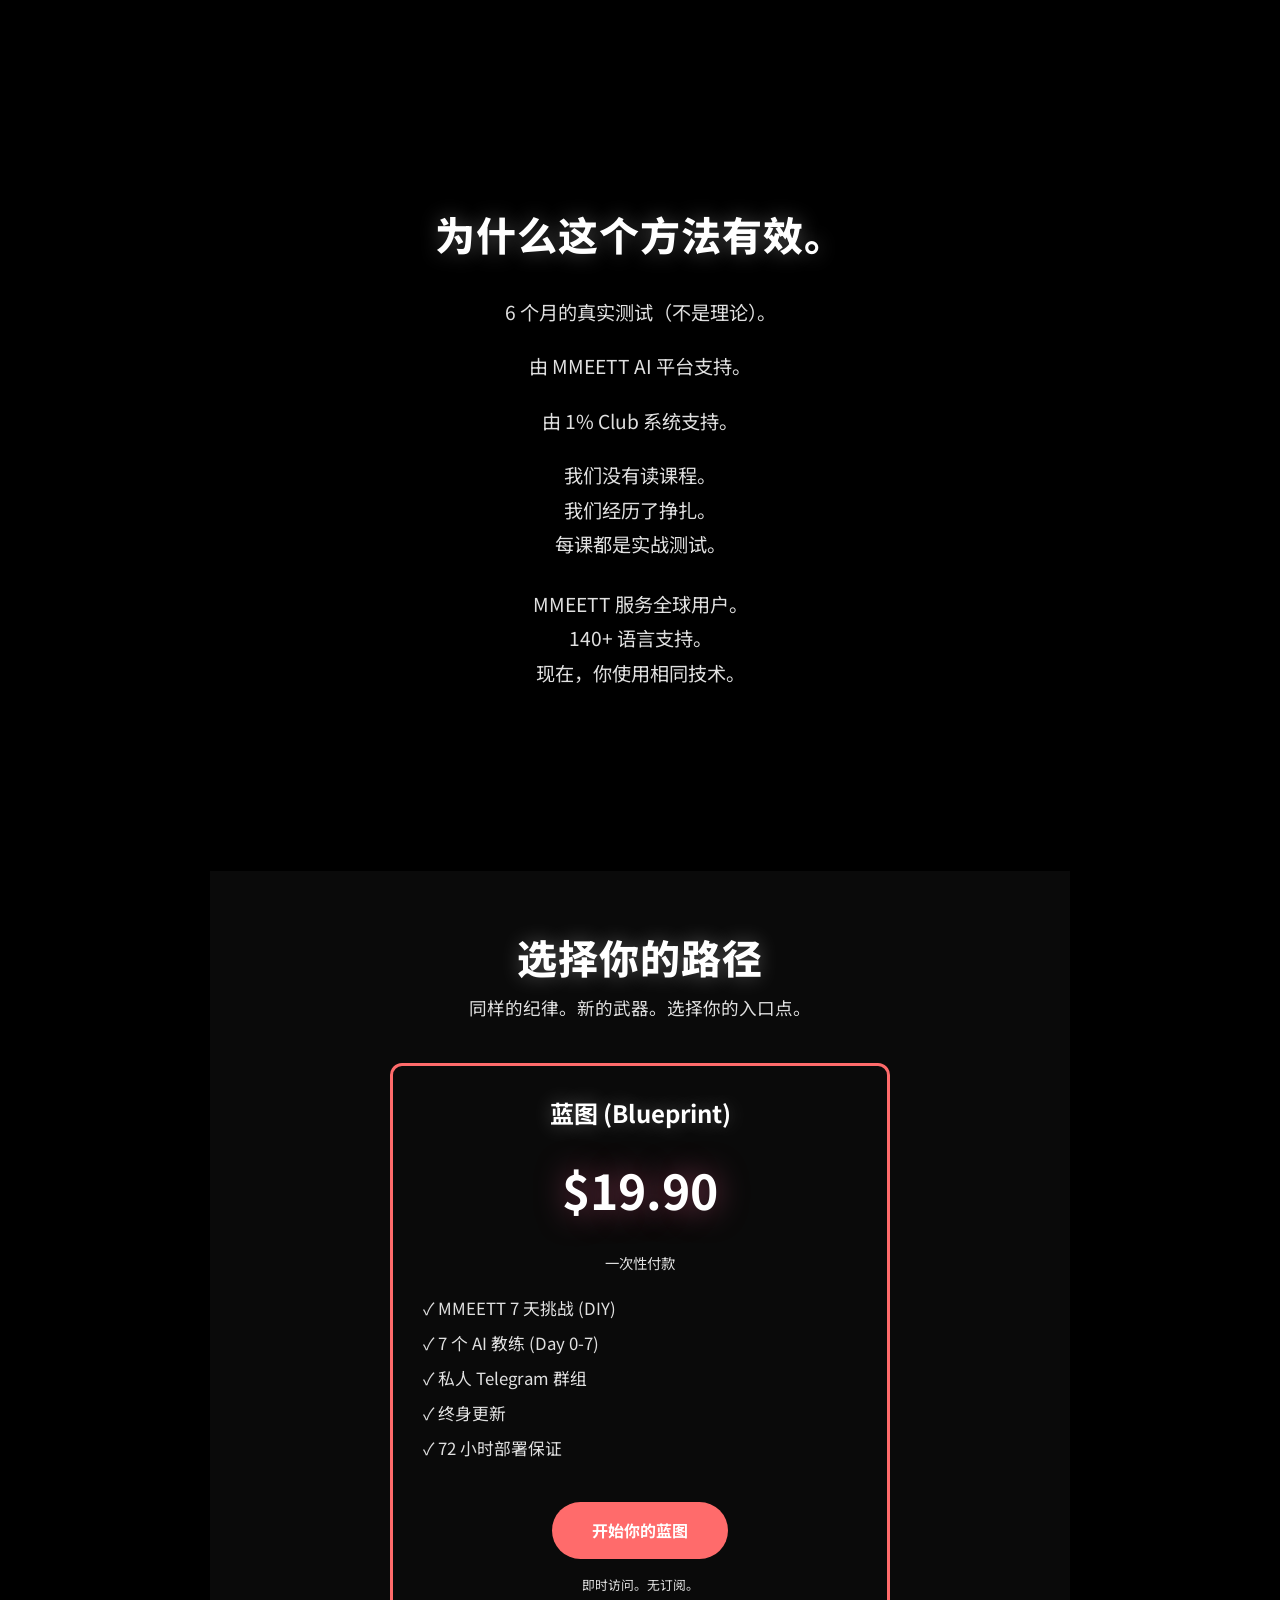
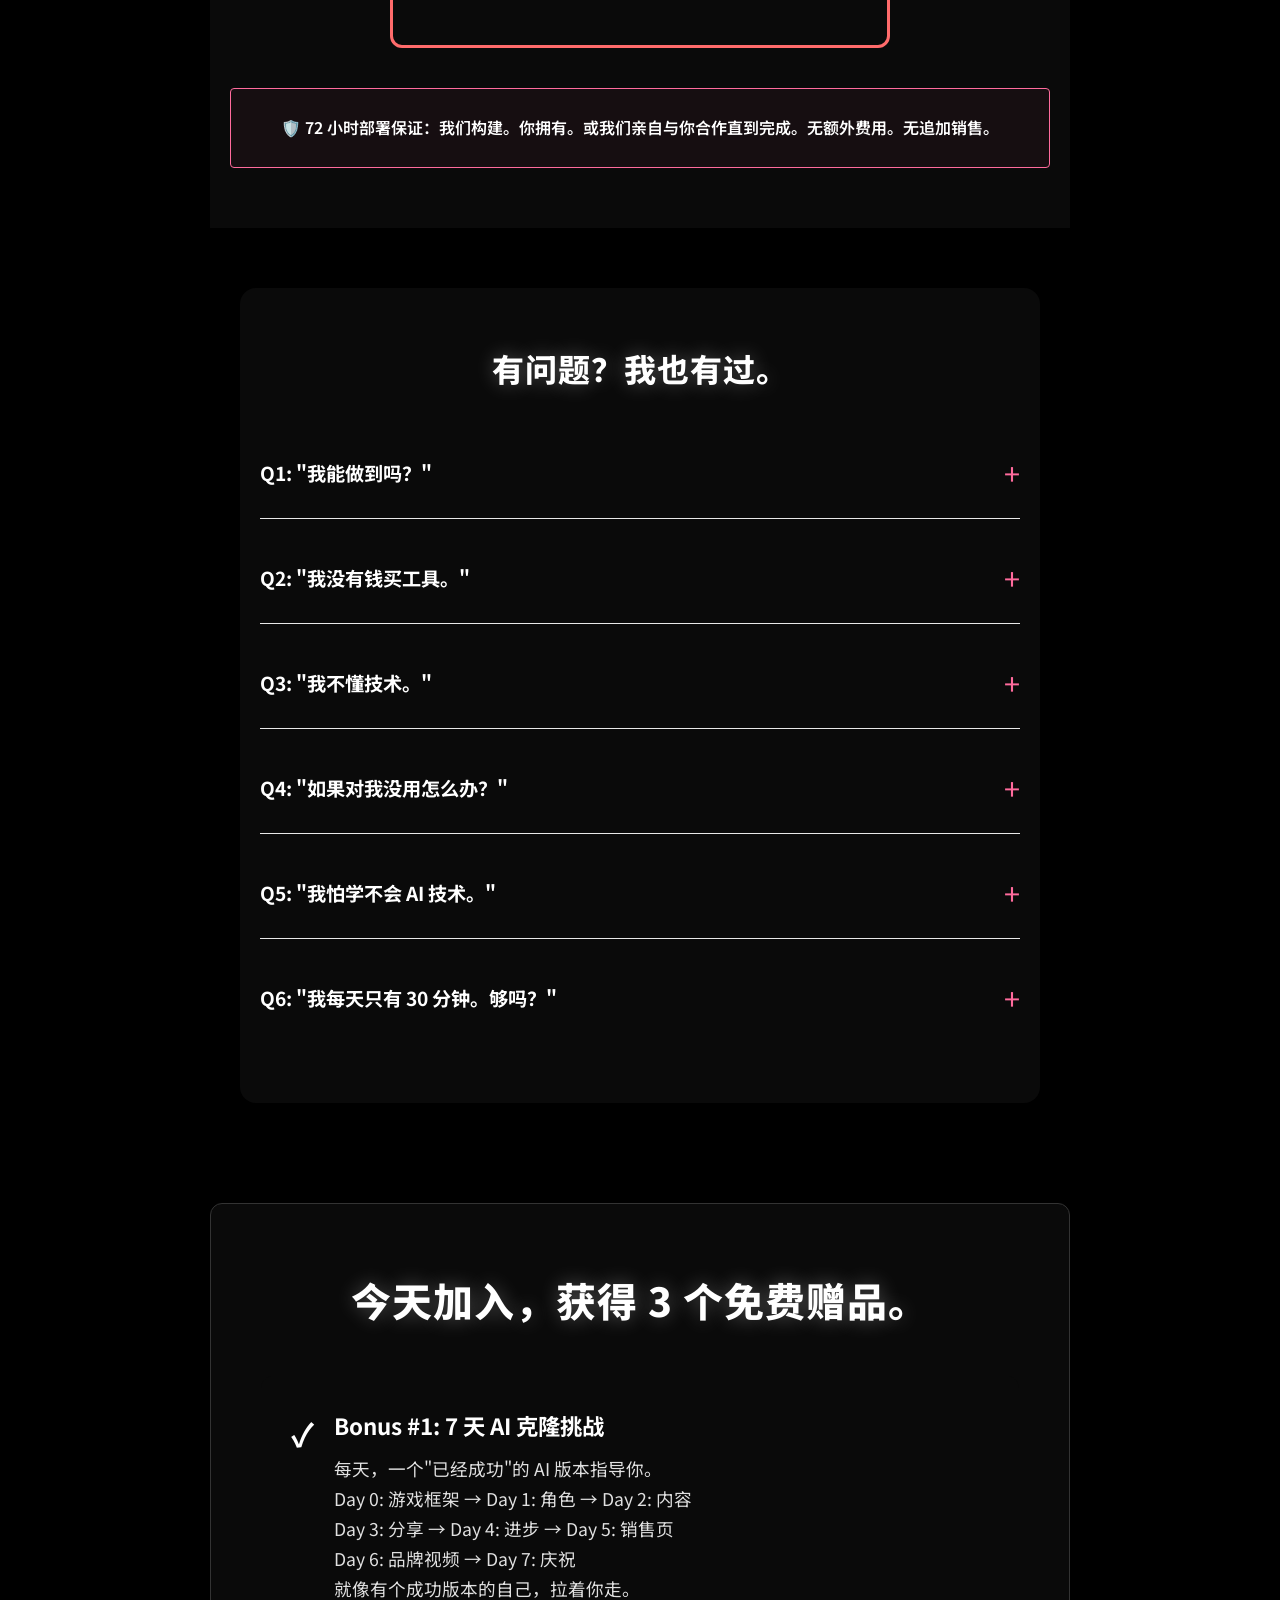
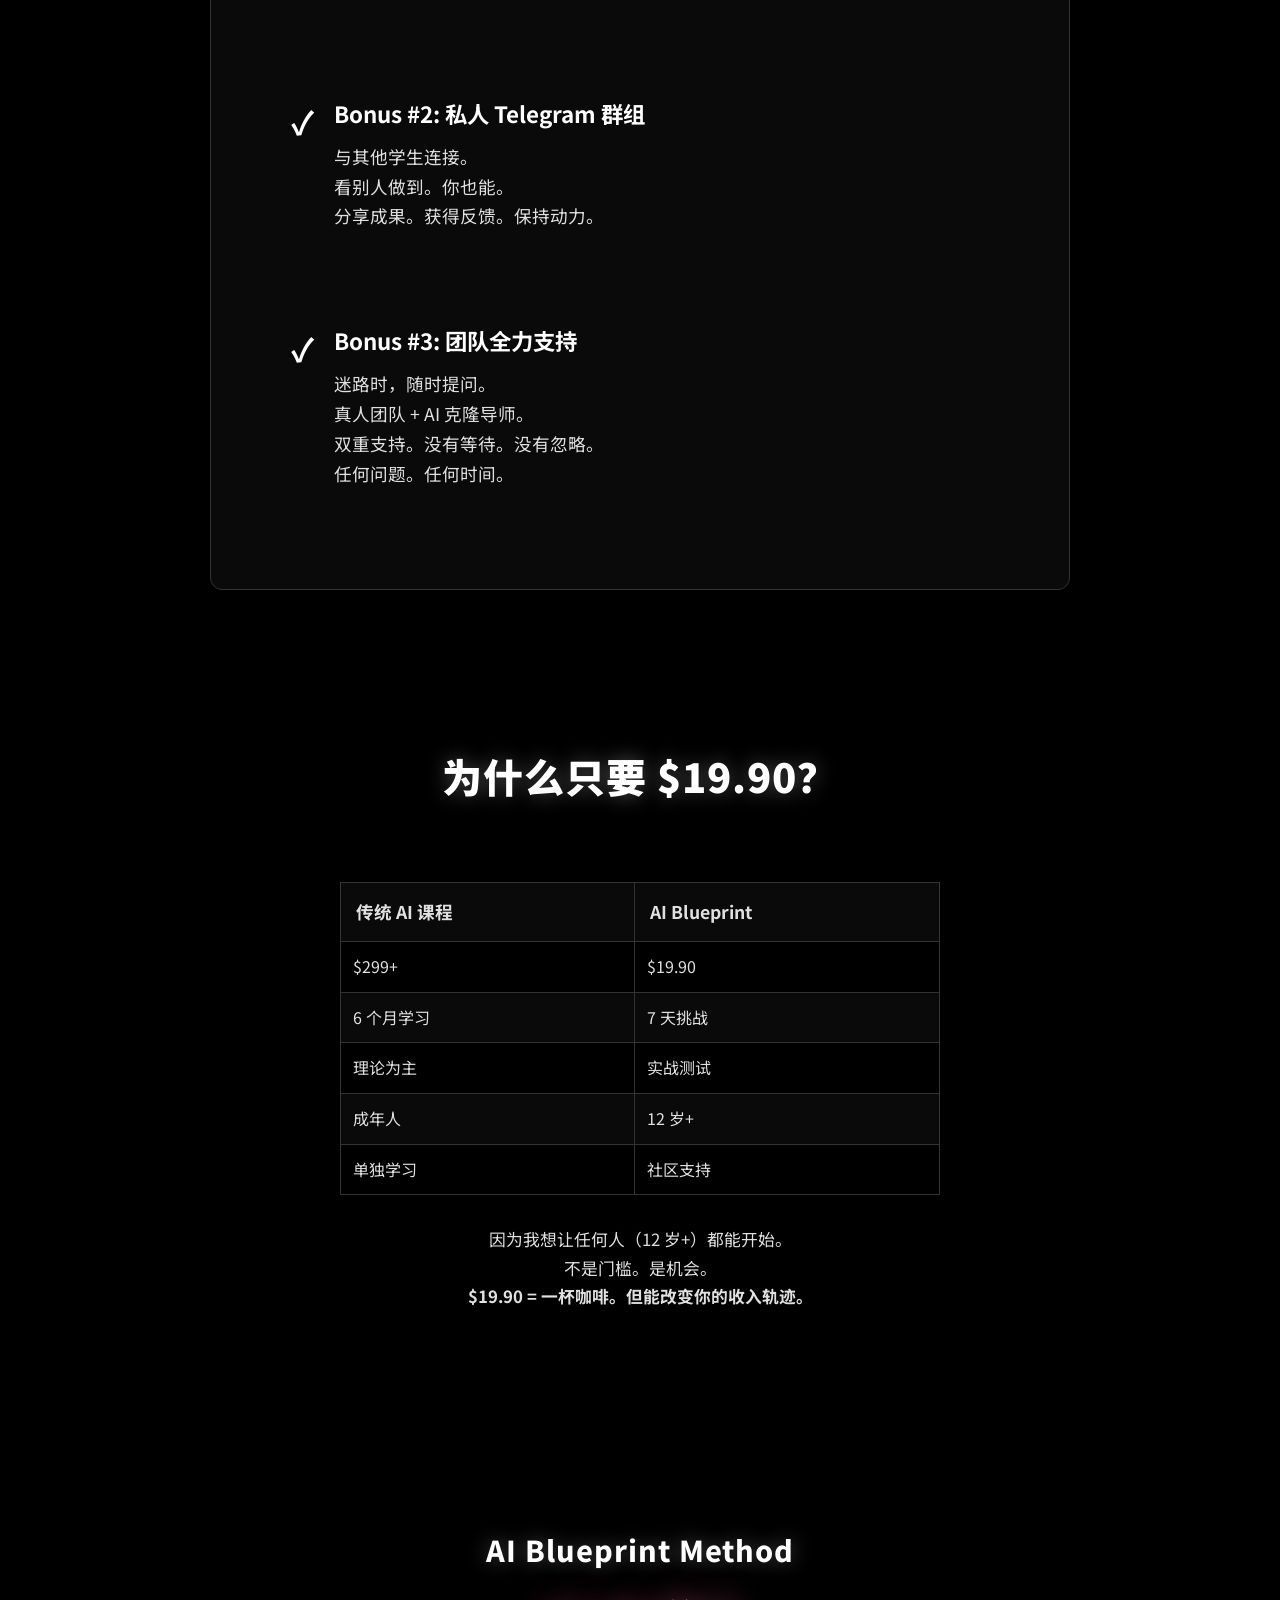
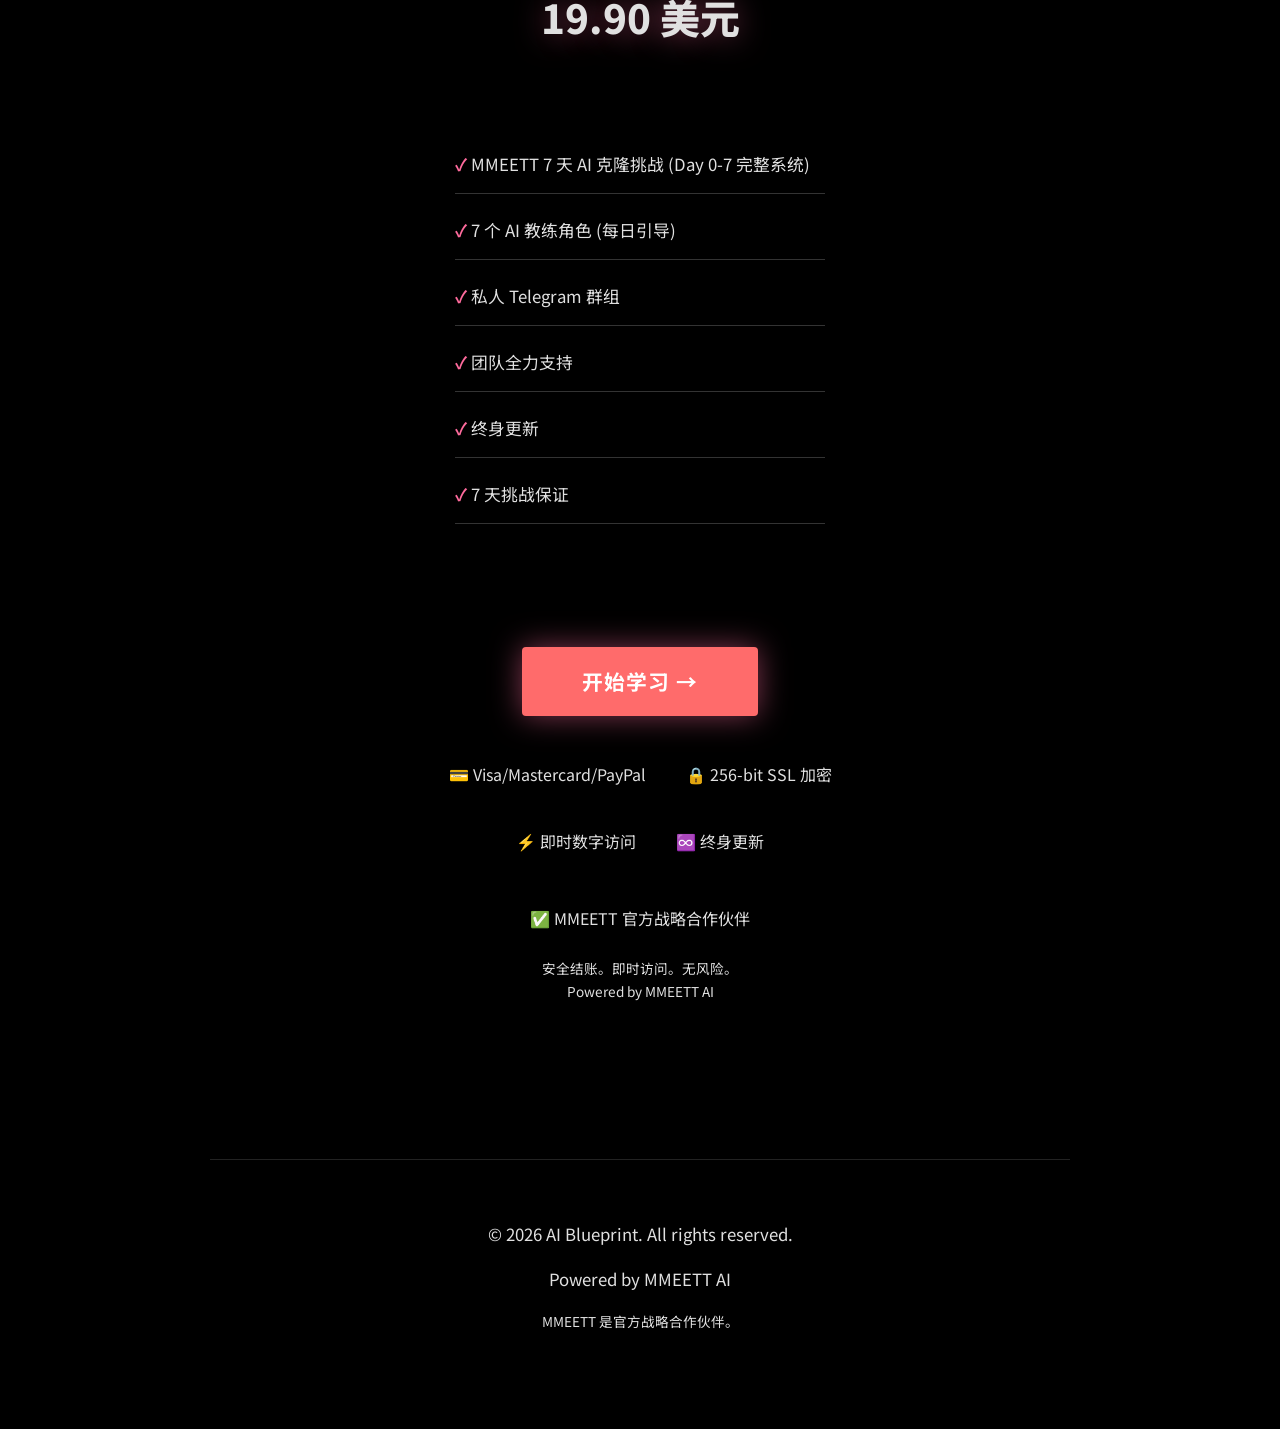
==== commit a349f8fe: "Update site with MMEETT dark theme, neon animations, and content improvements" ====
--- a/index.html
+++ b/index.html
@@ -6,7 +6,7 @@
     <title>AI Blueprint — Albert 的方法</title>
     <style>
         /* IMPORT GOOGLE FONT */
-        @import url('https://fonts.googleapis.com/css2?family=Noto+Sans+SC:wght@400;500;700;800&display=swap');
+        @import url('https://fonts.googleapis.com/css2?family=Noto+Sans+SC:wght@400;500;700;800;900&display=swap');
         
         * { margin: 0; padding: 0; box-sizing: border-box; }
         body { 
@@ -14,32 +14,134 @@
             font-size: 16px;
             font-weight: 400;
             line-height: 1.7;
-            color: #000000; 
-            background: #FFFFFF;
+            color: #FFFFFF !important; 
+            background: #000000;
             -webkit-font-smoothing: antialiased;
             -moz-osx-font-smoothing: grayscale;
+            overflow-x: hidden;
         }
         .container { max-width: 900px; margin: 0 auto; padding: 20px; }
+        
+        /* FUTURISTIC TEXT ANIMATIONS - Neon Glow Fade-Up */
+        @keyframes neonGlowFadeUp {
+            0% {
+                opacity: 0;
+                transform: translateY(60px);
+                filter: blur(20px);
+                text-shadow: none;
+            }
+            50% {
+                text-shadow: 0 0 20px rgba(255, 107, 157, 0.5),
+                            0 0 40px rgba(255, 107, 157, 0.3),
+                            0 0 60px rgba(255, 107, 157, 0.2);
+            }
+            100% {
+                opacity: 1;
+                transform: translateY(0);
+                filter: blur(0);
+                text-shadow: 0 0 10px rgba(255, 107, 157, 0.3),
+                            0 0 20px rgba(255, 107, 157, 0.2),
+                            0 0 30px rgba(255, 107, 157, 0.1);
+            }
+        }
+        
+        /* Enhanced readability - stronger contrast */
+        h1, h2, h3, h4, h5, h6 {
+            color: #FFFFFF !important;
+            text-shadow: 0 0 20px rgba(255, 255, 255, 0.3);
+        }
+        
+        p, li, span, div, td, th {
+            color: #E0E0E0 !important;
+        }
+        
+        .faq-question-custom, .faq-answer-custom {
+            color: #FFFFFF !important;
+        }
+        
+        @keyframes neonGlowCyan {
+            0% {
+                text-shadow: 0 0 10px rgba(0, 212, 255, 0.3),
+                            0 0 20px rgba(0, 212, 255, 0.2),
+                            0 0 30px rgba(0, 212, 255, 0.1);
+            }
+            50% {
+                text-shadow: 0 0 20px rgba(0, 212, 255, 0.6),
+                            0 0 40px rgba(0, 212, 255, 0.4),
+                            0 0 60px rgba(0, 212, 255, 0.2);
+            }
+            100% {
+                text-shadow: 0 0 10px rgba(0, 212, 255, 0.3),
+                            0 0 20px rgba(0, 212, 255, 0.2),
+                            0 0 30px rgba(0, 212, 255, 0.1);
+            }
+        }
+        
+        .animate-text {
+            opacity: 0;
+            animation: neonGlowFadeUp 1.2s cubic-bezier(0.4, 0, 0.2, 1) forwards;
+        }
+        
+        .animate-text.cyan {
+            animation: neonGlowFadeUp 1.2s cubic-bezier(0.4, 0, 0.2, 1) forwards,
+                       neonGlowCyan 2s ease-in-out infinite 1.2s;
+        }
+        
+        .delay-1 { animation-delay: 0.1s; }
+        .delay-2 { animation-delay: 0.2s; }
+        .delay-3 { animation-delay: 0.3s; }
+        .delay-4 { animation-delay: 0.4s; }
+        .delay-5 { animation-delay: 0.5s; }
+        
+        /* Staggered line animation for paragraphs */
+        .animate-lines p {
+            opacity: 0;
+            transform: translateY(40px);
+            animation: neonGlowFadeUp 1s cubic-bezier(0.4, 0, 0.2, 1) forwards;
+        }
+        .animate-lines p:nth-child(1) { animation-delay: 0.1s; }
+        .animate-lines p:nth-child(2) { animation-delay: 0.2s; }
+        .animate-lines p:nth-child(3) { animation-delay: 0.3s; }
+        .animate-lines p:nth-child(4) { animation-delay: 0.4s; }
+        .animate-lines p:nth-child(5) { animation-delay: 0.5s; }
+        
+        /* Remove box backgrounds - keep only text */
+        .story, .problem, .transformation, .how-it-works, .method,
+        .features, .faq, .guarantee, .why-this-works, .pricing-card {
+            background: transparent !important;
+            border: none !important;
+            box-shadow: none !important;
+            padding: 60px 20px !important;
+        }
+        
+        /* Keep section spacing */
+        section {
+            margin: 40px 0;
+        }
         
         /* HEADERS */
         h1 {
             font-size: 2.8rem;
-            font-weight: 800;
+            font-weight: 900;
             line-height: 1.2;
-            letter-spacing: -0.5px;
+            letter-spacing: 2px;
             margin-bottom: 1rem;
+            color: #FFFFFF !important;
         }
         h2 {
             font-size: 2.2rem;
-            font-weight: 700;
+            font-weight: 800;
             line-height: 1.3;
             margin-bottom: 1rem;
+            color: #FFFFFF !important;
+            letter-spacing: 1px;
         }
         h3 {
             font-size: 1.6rem;
-            font-weight: 600;
+            font-weight: 700;
             line-height: 1.4;
             margin-bottom: 0.8rem;
+            color: #FFFFFF !important;
         }
         
         /* SUBHEADS / CAPTIONS / LEAD TEXT */
@@ -74,8 +176,43 @@
             line-height: 1.4;
         }
         
+        /* MMEETT BRAND COLORS - Based on mmeett.com (Dark Theme) */
+        .mmeett-black { color: #FFFFFF !important; }
+        .mmeett-white { color: #FFFFFF !important; }
+        .mmeett-pink { color: #FF6B9D; }
+        .mmeett-gray { color: #B0B0B0; }
+        .mmeett-light-gray { color: #E0E0E0; }
+        .bg-mmeett-black { background: #000000; }
+        .bg-mmeett-dark { background: #0a0a0a; }
+        .bg-mmeett-card { background: #111111; }
+        .bg-mmeett-pink { background: #FF6B9D; }
+        .bg-section-dark { background: #050505; }
+        .bg-gradient-dark { background: linear-gradient(135deg, #000000 0%, #1a1a1a 100%); }
+        .border-mmeett-pink { border-color: #FF6B9D; }
+        .border-mmeett-gray { border-color: #E0E0E0; }
+        
+        /* GRADIENT BACKGROUNDS */
+        .gradient-hero {
+            background: linear-gradient(135deg, #000000 0%, #1a1a1a 100%);
+        }
+        .gradient-pricing {
+            background: linear-gradient(180deg, #000000 0%, #1a1a1a 100%);
+        }
+        
         /* HERO */
-        .hero { text-align: center; padding: 80px 20px 60px; }
+        .hero { 
+            text-align: center; 
+            padding: 100px 20px 80px;
+            background: transparent;
+            border-radius: 0;
+            margin-bottom: 0;
+        }
+        .hero h1, .hero p {
+            animation: neonGlowFadeUp 1.2s cubic-bezier(0.4, 0, 0.2, 1) forwards;
+        }
+        .hero p {
+            animation-delay: 0.2s;
+        }
         .video-container { 
             position: relative; 
             padding-bottom: 56.25%; 
@@ -83,39 +220,57 @@
             overflow: hidden; 
             max-width: 100%; 
             background: #000; 
-            border-radius: 12px;
-            box-shadow: 0 4px 20px rgba(0,0,0,0.1);
-        }
-        .video-container iframe { position: absolute; top: 0; left: 0; width: 100%; height: 100%; }
+            border-radius: 4px;
+            box-shadow: 0 0 40px rgba(255, 107, 157, 0.3);
+            border: 1px solid #333;
+        }
+        .video-container iframe { 
+            position: absolute; 
+            top: 0; 
+            left: 0; 
+            width: 100%; 
+            height: 100%;
+            border: 0;
+        }
         .hero h1 { 
-            font-size: 2.8rem; 
-            margin: 40px 0 15px; 
-            font-weight: 800;
-            letter-spacing: -0.5px;
+            font-size: 3rem; 
+            margin: 50px 0 20px; 
+            font-weight: 900;
+            letter-spacing: 2px;
+            color: #FFFFFF !important;
+            text-transform: uppercase;
         }
         .hero p { 
             font-size: 1.3rem; 
-            color: #333333; 
-            margin-bottom: 35px;
-            font-weight: 400;
+            color: #E0E0E0; 
+            margin-bottom: 40px;
+            font-weight: 300;
         }
         .cta-button {
             display: inline-block; 
-            background: #000000; 
-            color: #FFFFFF; 
-            padding: 18px 50px; 
+            background: linear-gradient(135deg, #FF6B9D 0%, #ff528a 100%); 
+            color: #FFFFFF !important; 
+            padding: 20px 60px; 
             text-decoration: none; 
-            border-radius: 12px; 
+            border-radius: 4px; 
             font-size: 1.3rem; 
             font-weight: 700; 
             margin: 20px 0;
-            box-shadow: 0 4px 15px rgba(102, 126, 234, 0.4);
+            box-shadow: 0 0 30px rgba(255, 107, 157, 0.5);
             transition: transform 0.2s, box-shadow 0.2s;
+            text-transform: uppercase;
+            letter-spacing: 1px;
         }
         .cta-button:hover { 
-            transform: translateY(-2px);
-            box-shadow: 0 6px 20px rgba(102, 126, 234, 0.5);
-        }
+            transform: translateY(-3px);
+            box-shadow: 0 0 50px rgba(255, 107, 157, 0.8);
+        }
+        
+        /* MMEETT BRAND COLORS */
+        .mmeett-coral { color: #FF6B6B; }
+        .mmeett-cyan { color: #00D4FF; }
+        .mmeett-purple { color: #8B5CF6; }
+        .mmeett-navy { color: #FFFFFF !important; }
         
         /* TABLES */
         table {
@@ -156,87 +311,49 @@
             gap: 50px; 
             align-items: center; 
             margin: 100px 0;
-            padding: 40px;
-            background: #F5F5F5;
-            border-radius: 12px;
+            padding: 60px 20px;
         }
         .story img { 
             width: 100%; 
             border-radius: 12px;
-            box-shadow: 0 4px 15px rgba(0,0,0,0.1);
-        }
-        .story h2 { 
-            font-size: 2.2rem; 
-            margin-bottom: 25px;
-            font-weight: 700;
-        }
-        .story p { 
-            font-size: 1.15rem; 
-            color: #555;
-            line-height: 1.8;
+            box-shadow: 0 0 30px rgba(255, 107, 157, 0.3);
+            border: 1px solid #333;
+        }
+        .story h2, .story p {
+            animation: neonGlowFadeUp 1.2s cubic-bezier(0.4, 0, 0.2, 1) forwards;
         }
         
         /* PROBLEM */
         .problem { 
             margin: 100px 0;
-            padding: 60px 50px;
-            background: #F5F5F5;
-            color: #000000;
-            border-radius: 12px;
+            padding: 80px 20px;
             text-align: center;
         }
-        .problem h2 { 
-            font-size: 2.5rem; 
-            margin-bottom: 35px;
-            font-weight: 800;
-            color: #000000;
-        }
-        .problem p { 
-            font-size: 1.2rem; 
-            line-height: 1.8;
-            max-width: 600px;
-            margin: 0 auto 20px;
-            color: #000000;
+        .problem h2, .problem p {
+            animation: neonGlowFadeUp 1.2s cubic-bezier(0.4, 0, 0.2, 1) forwards;
         }
         
         /* TRANSFORMATION */
         .transformation { 
             margin: 100px 0;
-            padding: 60px 50px;
-            background: #F5F5F5;
-            color: #000000;
-            border-radius: 12px;
-        }
-        .transformation h2 { 
-            font-size: 2.5rem; 
-            margin-bottom: 35px;
-            font-weight: 800;
+            padding: 80px 20px;
             text-align: center;
-            color: #000000;
-        }
-        .timeline { 
-            max-width: 700px;
-            margin: 0 auto;
-        }
-        .timeline-item { 
-            padding: 20px 0;
-            border-bottom: 1px solid #dddddd;
-            font-size: 1.15rem;
-            line-height: 1.7;
-            color: #000000;
-        }
-        .timeline-item:last-child { border-bottom: none; }
-        .timeline-item strong { font-weight: 700; color: #000000; }
+        }
+        .transformation h2, .transformation .timeline-item {
+            animation: neonGlowFadeUp 1.2s cubic-bezier(0.4, 0, 0.2, 1) forwards;
+        }
+        .timeline-item {
+            opacity: 0;
+        }
         
         /* HOW IT WORKS */
         .how-it-works { 
             margin: 100px 0;
-        }
-        .how-it-works h2 { 
-            font-size: 2.5rem; 
-            text-align: center; 
-            margin-bottom: 50px;
-            font-weight: 800;
+            padding: 60px 20px;
+        }
+        .how-it-works h2, .how-it-works h3, .how-it-works p, .how-it-works li {
+            animation: neonGlowFadeUp 1.2s cubic-bezier(0.4, 0, 0.2, 1) forwards;
+            opacity: 0;
         }
         .steps-grid { 
             display: grid; 
@@ -244,32 +361,39 @@
             gap: 40px;
         }
         .step { 
-            padding: 35px 30px;
-            background: #F5F5F5;
-            border-radius: 12px;
-            box-shadow: 0 2px 10px rgba(0,0,0,0.08);
-            border-left: 4px solid #000000;
+            padding: 40px 30px;
+            background: transparent;
+            border: none;
+            box-shadow: none;
+            transition: transform 0.3s;
+        }
+        .step:hover {
+            transform: translateY(-5px);
         }
         .step-number { 
             font-size: 3rem; 
-            font-weight: 800; 
-            color: #000000;
+            font-weight: 900; 
+            color: #FF6B9D;
             margin-bottom: 15px;
+            text-shadow: 0 0 20px rgba(255, 107, 157, 0.5);
+            animation: neonGlowFadeUp 1.2s cubic-bezier(0.4, 0, 0.2, 1) forwards;
+            opacity: 0;
         }
         .step h3 { 
             font-size: 1.4rem; 
             margin-bottom: 15px;
             font-weight: 700;
-            color: #000000;
+            color: #FFFFFF !important;
+            letter-spacing: 0.5px;
         }
         .step p { 
-            color: #000000;
+            color: #B0B0B0;
             line-height: 1.7;
         }
         .step ul { 
             margin-top: 15px;
             padding-left: 20px;
-            color: #000000;
+            color: #B0B0B0;
         }
         .step ul li { 
             margin-bottom: 8px;
@@ -286,34 +410,41 @@
         }
         .method-item { 
             padding: 40px 30px;
-            background: #fff;
-            border-radius: 12px;
+            background: #0a0a0a;
+            border-radius: 16px;
             box-shadow: 0 2px 10px rgba(0,0,0,0.05);
-            transition: transform 0.2s;
-        }
-        .method-item:hover { transform: translateY(-5px); }
-        .method-icon { font-size: 3.5rem; margin-bottom: 20px; }
-        .method-item h3 { font-size: 1.5rem; margin-bottom: 10px; font-weight: 700; }
-        .method-item p { color: #666; font-size: 1rem; }
+            transition: transform 0.2s, border-color 0.2s;
+            border: 2px solid #E8E8E8;
+        }
+        .method-item:hover { 
+            transform: translateY(-5px);
+            border-color: #FF6B9D;
+        }
+        .method-icon { font-size: 3.5rem; margin-bottom: 20px; color: #FF6B9D; }
+        .method-item h3 { font-size: 1.5rem; margin-bottom: 10px; font-weight: 700; color: #FFFFFF !important; }
+        .method-item p { color: #4A4A4A; font-size: 1rem; }
         
         /* CHECKMARKS */
         .checkmarks { 
             margin: 100px 0;
-            padding: 50px 40px;
-            background: #F5F5F5;
-            border-radius: 12px;
+            padding: 60px 50px;
+            background: #050505;
+            border-radius: 4px;
+            border: 1px solid #222;
         }
         .checkmark-list { list-style: none; max-width: 400px; margin: 0 auto; }
         .checkmark-list li { 
             padding: 15px 0; 
             font-size: 1.2rem;
-            border-bottom: 1px solid #dddddd;
+            border-bottom: 1px solid #333;
+            color: #E0E0E0;
         }
         .checkmark-list li:before { 
             content: "✓ "; 
-            color: #000000; 
+            color: #FF6B9D; 
             font-weight: bold;
             font-size: 1.3rem;
+            text-shadow: 0 0 10px rgba(255, 107, 157, 0.5);
         }
         .checkmark-list li:last-child { border-bottom: none; }
         
@@ -323,19 +454,22 @@
         /* FAQ */
         .faq { 
             margin: 100px 0;
-            padding: 60px 50px;
-            background: #F5F5F5;
-            border-radius: 12px;
+            padding: 80px 50px;
+            background: #0a0a0a;
+            border-radius: 4px;
+            border: 1px solid #333;
         }
         .faq h2 { 
             font-size: 2.5rem; 
             text-align: center; 
             margin-bottom: 50px;
-            font-weight: 800;
+            font-weight: 900;
+            color: #FFFFFF !important;
+            letter-spacing: 1px;
         }
         .faq-item { 
             margin-bottom: 15px;
-            border-bottom: 1px solid #dddddd;
+            border-bottom: 1px solid #333;
         }
         .faq-item:last-child { 
             margin-bottom: 0;
@@ -345,7 +479,7 @@
             font-size: 1.3rem; 
             font-weight: 700; 
             margin-bottom: 0;
-            color: #000000;
+            color: #FFFFFF !important;
             cursor: pointer;
             padding: 20px 0;
             display: flex;
@@ -354,12 +488,13 @@
             transition: color 0.2s;
         }
         .faq-question:hover {
-            color: #333333;
+            color: #FF6B9D;
         }
         .faq-question:after {
             content: '+';
             font-size: 1.8rem;
             font-weight: 400;
+            color: #FF6B9D;
             transition: transform 0.3s;
         }
         .faq-item.active .faq-question:after {
@@ -368,7 +503,7 @@
         }
         .faq-answer { 
             font-size: 1.1rem; 
-            color: #333333;
+            color: #B0B0B0;
             line-height: 1.7;
             max-height: 0;
             overflow: hidden;
@@ -383,20 +518,22 @@
         /* GUARANTEE */
         .guarantee { 
             margin: 100px 0;
-            padding: 60px 50px;
-            background: #F5F5F5;
-            border-radius: 12px;
-            border: 2px solid #dddddd;
+            padding: 80px 50px;
+            background: #050505;
+            border-radius: 4px;
+            border: 1px solid #333;
             text-align: center;
         }
         .guarantee h2 { 
             font-size: 2.5rem; 
             margin-bottom: 25px;
-            font-weight: 800;
+            font-weight: 900;
+            color: #FFFFFF !important;
+            letter-spacing: 1px;
         }
         .guarantee p { 
             font-size: 1.2rem; 
-            color: #333333;
+            color: #E0E0E0;
             line-height: 1.8;
             max-width: 600px;
             margin: 0 auto 20px;
@@ -406,43 +543,43 @@
         .why-this-works { 
             margin: 100px 0;
             padding: 60px 50px;
-            background: #F5F5F5;
-            color: #000000;
-            border-radius: 12px;
+            background: #0a0a0a;
+            color: #FFFFFF !important;
+            border-radius: 16px;
         }
         .why-this-works h2 { 
             font-size: 2.5rem; 
             margin-bottom: 35px;
             font-weight: 800;
             text-align: center;
-            color: #000000;
+            color: #FFFFFF !important;
         }
         .why-this-works p { 
             font-size: 1.2rem; 
             line-height: 1.8;
             max-width: 700px;
             margin: 0 auto 20px;
-            color: #000000;
+            color: #4A4A4A;
             text-align: center;
         }
         
         /* COHORT */
         .cohort { 
             text-align: center; 
-            background: #F5F5F5; 
+            background: #F5F7FA; 
             padding: 70px 50px; 
             margin: 100px 0; 
             border-radius: 12px;
-            border: 2px solid #dddddd;
+            border: 2px solid #8B5CF6;
         }
         .cohort-badge { font-size: 4rem; margin-bottom: 25px; }
-        .cohort h2 { font-size: 2.5rem; margin-bottom: 15px; font-weight: 800; }
-        .cohort-sub { font-size: 1.3rem; color: #333333; margin-bottom: 25px; }
-        .cohort p { font-size: 1.2rem; color: #333333; margin-bottom: 35px; line-height: 1.7; }
+        .cohort h2 { font-size: 2.5rem; margin-bottom: 15px; font-weight: 800; color: #FFFFFF !important; }
+        .cohort-sub { font-size: 1.3rem; color: #E0E0E0; margin-bottom: 25px; }
+        .cohort p { font-size: 1.2rem; color: #E0E0E0; margin-bottom: 35px; line-height: 1.7; }
         .progress-bar { 
             width: 100%; 
             height: 35px; 
-            background: #dddddd; 
+            background: #111111; 
             border-radius: 20px; 
             overflow: hidden; 
             margin: 30px 0;
@@ -450,43 +587,49 @@
         }
         .progress-fill { 
             height: 100%; 
-            background: #000000; 
+            background: linear-gradient(90deg, #FF6B9D 0%, #4A9FFF 100%);
             width: 73%;
         }
-        .progress-text { font-size: 1.1rem; color: #555; margin-top: 15px; font-weight: 600; }
+        .progress-text { font-size: 1.1rem; color: #E0E0E0; margin-top: 15px; font-weight: 600; }
         
         /* PRICING */
         .pricing-card { 
-            border: 3px solid #000000; 
-            border-radius: 16px; 
-            padding: 50px 40px; 
+            border: 2px solid #FF6B9D; 
+            border-radius: 4px; 
+            padding: 60px 40px; 
             max-width: 450px; 
             margin: 0 auto; 
             text-align: center;
-            background: #FFFFFF;
-            box-shadow: 0 4px 20px rgba(0,0,0,0.15);
+            background: #111111;
+            box-shadow: 0 0 50px rgba(255, 107, 157, 0.3);
         }
         .pricing-card h3 { 
             font-size: 1.8rem; 
             margin-bottom: 25px;
             font-weight: 800;
-            color: #000000;
+            color: #FFFFFF !important;
+            letter-spacing: 1px;
         }
         .price { 
             font-size: 3.5rem; 
-            color: #000000; 
-            font-weight: 800; 
+            color: #FF6B9D; 
+            font-weight: 900; 
             margin: 25px 0;
+            text-shadow: 0 0 30px rgba(255, 107, 157, 0.5);
         }
         .features { list-style: none; text-align: left; margin: 35px 0; }
-        .features li { padding: 12px 0; border-bottom: 1px solid #f0f0f0; }
-        .features li:before { content: "✓ "; color: #000000; font-weight: bold; }
+        .features li { 
+            padding: 15px 0; 
+            border-bottom: 1px solid #333;
+            color: #E0E0E0;
+        }
+        .features li:before { content: "✓ "; color: #FF6B9D; font-weight: bold; }
         .trust-badges { 
             display: flex; 
             justify-content: center; 
             gap: 40px; 
             margin-top: 35px; 
-            color: #333333;
+            color: #B0B0B0;
         }
         
         /* PRICING COMPARISON TABLE */
@@ -494,15 +637,15 @@
             max-width: 1200px;
             margin: 60px auto;
             padding: 60px 20px;
-            background: #FFFFFF;
-            color: #000000;
+            background: #0a0a0a;
+            color: #FFFFFF !important;
             font-family: 'Noto Sans SC', 'Microsoft YaHei', sans-serif;
         }
         .tier-comparison h2 {
             text-align: center;
             font-size: 2.5rem;
             margin-bottom: 10px;
-            color: #000000;
+            color: #FFFFFF !important;
             font-weight: 800;
         }
         .tier-comparison > p {
@@ -517,11 +660,11 @@
             gap: 30px;
         }
         .tier {
-            border: 2px solid #dddddd;
+            border: 1px solid #333;
             border-radius: 12px;
             padding: 30px;
             text-align: center;
-            background: #FFFFFF;
+            background: #0a0a0a;
             transition: transform 0.2s, box-shadow 0.2s;
         }
         .tier:hover {
@@ -529,7 +672,7 @@
             box-shadow: 0 8px 30px rgba(0,0,0,0.12);
         }
         .tier.featured {
-            border: 3px solid #000000;
+            border: 3px solid #FF6B6B;
             position: relative;
             transform: scale(1.05);
         }
@@ -541,7 +684,7 @@
             top: -15px;
             left: 50%;
             transform: translateX(-50%);
-            background: #000000;
+            background: #FF6B6B;
             color: #fff;
             padding: 5px 20px;
             border-radius: 20px;
@@ -552,13 +695,13 @@
         .tier h3 {
             font-size: 1.5rem;
             margin-bottom: 10px;
-            color: #000000;
+            color: #FFFFFF !important;
             font-weight: 700;
         }
         .tier .price {
             font-size: 3rem;
             font-weight: bold;
-            color: #000000;
+            color: #FFFFFF !important;
             margin: 20px 0;
         }
         .tier > p {
@@ -572,21 +715,22 @@
             padding: 0;
             margin: 20px 0;
             line-height: 2;
-            color: #333333;
+            color: #E0E0E0;
         }
         .tier .cta {
             display: inline-block;
-            background: #000000;
+            background: #FF6B9D;
             color: #fff;
             padding: 15px 40px;
             text-decoration: none;
-            border-radius: 8px;
+            border-radius: 50px;
             font-weight: bold;
             margin-top: 20px;
             transition: background 0.2s;
         }
         .tier .cta:hover {
-            background: #333333;
+            box-shadow: 0 0 40px rgba(255, 107, 157, 0.7);
+            transform: translateY(-2px);
         }
         .tier .note {
             font-size: 0.8rem;
@@ -595,29 +739,29 @@
         }
         .urgency-banner {
             margin-top: 40px;
-            padding: 20px;
-            background: #FFF3CD;
-            border-left: 4px solid #000000;
-            border-radius: 8px;
+            padding: 25px;
+            background: rgba(255, 107, 157, 0.05);
+            border-left: 3px solid #FF6B9D;
+            border-radius: 4px;
             text-align: center;
         }
         .urgency-banner p {
             margin: 0;
-            color: #000000;
+            color: #FFFFFF !important;
             font-weight: bold;
             font-size: 1.1rem;
         }
         .guarantee-badge {
             margin-top: 30px;
             text-align: center;
-            padding: 20px;
-            background: #E8F5E9;
-            border: 2px solid #4CAF50;
-            border-radius: 8px;
+            padding: 25px;
+            background: rgba(255, 107, 157, 0.05);
+            border: 1px solid #FF6B9D;
+            border-radius: 4px;
         }
         .guarantee-badge p {
             margin: 0;
-            color: #1B5E20;
+            color: #FFFFFF !important;
             font-weight: bold;
             font-size: 1rem;
         }
@@ -627,20 +771,22 @@
             max-width: 800px;
             margin: 60px auto;
             padding: 60px 20px;
-            background: #FFFFFF;
-            color: #000000;
+            background: #0a0a0a;
+            color: #FFFFFF !important;
             font-family: 'Noto Sans SC', 'Microsoft YaHei', sans-serif;
+            border-radius: 16px;
+            box-shadow: 0 4px 20px rgba(0,0,0,0.05);
         }
         .faq-section h2 {
             text-align: center;
             font-size: 2rem;
             margin-bottom: 40px;
-            color: #000000;
+            color: #FFFFFF !important;
             font-weight: 800;
         }
         .faq-item-custom {
             margin-bottom: 15px;
-            border-bottom: 1px solid #dddddd;
+            border-bottom: 1px solid #E8E8E8;
         }
         .faq-item-custom:last-child {
             margin-bottom: 0;
@@ -650,7 +796,7 @@
             font-size: 1.2rem;
             font-weight: 700;
             margin-bottom: 0;
-            color: #000000;
+            color: #FFFFFF !important;
             cursor: pointer;
             padding: 20px 0;
             display: flex;
@@ -659,12 +805,13 @@
             transition: color 0.2s;
         }
         .faq-question-custom:hover {
-            color: #333333;
+            color: #FF6B9D;
         }
         .faq-question-custom:after {
             content: '+';
             font-size: 1.8rem;
             font-weight: 400;
+            color: #FF6B9D;
             transition: transform 0.3s;
         }
         .faq-item-custom.active .faq-question-custom:after {
@@ -673,7 +820,7 @@
         }
         .faq-answer-custom {
             font-size: 1.1rem;
-            color: #666666;
+            color: #4A4A4A;
             line-height: 1.7;
             max-height: 0;
             overflow: hidden;
@@ -686,27 +833,52 @@
         }
         .footer { 
             text-align: center; 
-            padding: 50px 20px; 
-            color: #999;
+            padding: 60px 20px; 
+            color: #666;
             font-size: 0.9rem;
-            border-top: 1px solid #e0e0e0;
+            border-top: 1px solid #222;
             margin-top: 80px;
+            background: #000000;
+        }
+        .footer a {
+            color: #FF6B9D;
+            text-decoration: none;
+        }
+        .footer a:hover {
+            color: #ff528a;
         }
         
         /* MOBILE */
         @media (max-width: 768px) { 
-            .story { grid-template-columns: 1fr; } 
-            .steps-grid { grid-template-columns: 1fr; }
-            .tier-grid { grid-template-columns: 1fr; }
+            .container { padding: 15px; }
+            .story { grid-template-columns: 1fr; gap: 30px; padding: 30px 20px; }
+            .steps-grid { grid-template-columns: 1fr; gap: 25px; }
+            .tier-grid { grid-template-columns: 1fr; gap: 20px; }
             .tier.featured { transform: none; }
             .tier.featured:hover { transform: translateY(-5px); }
-            h1 { font-size: 2rem; }
-            h2 { font-size: 1.6rem; }
-            h3 { font-size: 1.3rem; }
+            h1 { font-size: 2rem; line-height: 1.3; }
+            h2 { font-size: 1.6rem; line-height: 1.3; }
+            h3 { font-size: 1.3rem; line-height: 1.4; }
             body { font-size: 15px; }
-            p { font-size: 1rem; }
+            p { font-size: 1rem; line-height: 1.8; }
             .subhead, .caption { font-size: 1.15rem; }
             .problem, .transformation, .faq, .guarantee, .why-this-works, .tier-comparison, .faq-section { padding: 40px 25px; }
+            .hero { padding: 60px 15px 40px; }
+            .hero h1 { font-size: 2.2rem; margin: 30px 0 12px; }
+            .hero p { font-size: 1.15rem; margin-bottom: 25px; }
+            .cta-button { padding: 16px 35px; font-size: 1.15rem; width: 100%; max-width: 320px; }
+            .video-container { border-radius: 8px; }
+            .method-grid { grid-template-columns: 1fr; gap: 25px; }
+            .checkmark-list { max-width: 100%; }
+            .tier { padding: 25px 20px; }
+            .tier .price { font-size: 2.5rem; }
+        }
+        
+        @media (max-width: 480px) {
+            h1 { font-size: 1.8rem; }
+            h2 { font-size: 1.4rem; }
+            .hero h1 { font-size: 2rem; }
+            .cta-button { padding: 14px 25px; font-size: 1.1rem; }
         }
         
         /* SCROLL ANIMATIONS */
@@ -770,54 +942,61 @@
         <section class="hero fade-up">
             <h1>从不懂 AI → 用 AI 赚钱</h1>
             <p>6 个月前，我不知道什么是 AI。<br>现在，连 12 岁的孩子都能用它赚美元。</p>
-            <p style="font-size: 1.1rem; color: #000000; margin: 20px 0; font-weight: 600;">7 天旅程：从普通人 → 创造者。</p>
-            <p style="font-size: 1rem; color: #666666; margin: 15px 0;">用 Nas Daily AI 技术。</p>
-            <a href="https://nas.io/theonepercentbetterprogram/digital-files/the-1-better-program?affiliateCode=ALBERT_NR5T" class="cta-button">→ 开始学习 $9.90</a>
+            <p style="font-size: 1.1rem; color: #FFFFFF !important; margin: 20px 0; font-weight: 600;">7 天旅程：从普通人 → 创造者。</p>
+            <p style="font-size: 1rem; color: #666666; margin: 15px 0;">用 MMEETT AI 平台。</p>
+            <a href="https://tinyurl.com/mmeettai" target="_blank" rel="noopener noreferrer" class="cta-button" style="background: #FF6B6B;">→ 开始学习 $19.90</a>
             <p style="margin-top: 30px; color: #999999; font-size: 0.9rem;">↓ 向下滚动了解更多</p>
         </section>
 
         <!-- SECTION 2: VIDEO -->
-        <section class="hero fade-up" style="padding-top: 40px;">
-            <p style="margin-bottom: 20px; color: #333333; font-size: 1.1rem;">听 Albert 亲口讲述他的故事</p>
+        <section class="hero fade-up" style="padding-top: 40px; background: transparent;">
+            <p style="margin-bottom: 20px; color: #E0E0E0; font-size: 1.1rem;">听 Albert 亲口讲述他的故事</p>
             <div class="video-container">
-                <iframe src="https://www.youtube.com/embed/VIDEO_ID" frameborder="0" allowfullscreen></iframe>
-            </div>
-            <p style="margin-top: 20px; color: #666666; font-size: 0.95rem;">这是他的真实故事。不是演员。不是剧本。</p>
-        </section>
-
-        <!-- SECTION 2A: POWERED BY NAS DAILY -->
-        <section class="why-this-works fade-up" style="background: #F5F5F5; color: #000000;">
-            <h2 style="color: #000000;">$1000 万美元的 AI。你以 $9.90 获得。</h2>
-            <p style="font-size: 1.2rem; margin-bottom: 30px; color: #000000;">Nas Daily 投资 1000 万美元于 AI 系统。<br>现在，任何人（12 岁+）都能使用相同技术。</p>
-            <p style="margin-bottom: 35px; color: #000000;">这不是小工具。<br>这是价值 1000 万美元的 AI 工具。<br>简化给任何人使用。</p>
+                <iframe 
+                    src="https://www.youtube.com/embed/lHjVHruoIPs" 
+                    title="Albert's Story"
+                    frameborder="0" 
+                    allow="accelerometer; autoplay; clipboard-write; encrypted-media; gyroscope; picture-in-picture" 
+                    allowfullscreen
+                    loading="lazy">
+                </iframe>
+            </div>
+            <p style="margin-top: 20px; color: #B0B0B0; font-size: 0.95rem;">这是他的真实故事。不是演员。不是剧本。</p>
+        </section>
+
+        <!-- SECTION 2A: POWERED BY MMEETT -->
+        <section class="why-this-works fade-up" style="background: #0a0a0a; color: #FFFFFF !important;">
+            <h2 style="color: #FFFFFF !important;">只需 $19.90，学习如何让 MMEETT AI 为你工作，同时赚钱。</h2>
+            <p style="font-size: 1.2rem; margin-bottom: 30px; color: #FFFFFF !important;">MMEETT 投资 AI 系统。<br>现在，任何人（12 岁+）都能使用相同技术。</p>
+            <p style="margin-bottom: 35px; color: #FFFFFF !important;">这不是小工具。<br>这是专业 AI 工具。<br>简化给任何人使用。</p>
             
-            <div style="display: grid; grid-template-columns: repeat(2, 1fr); gap: 20px; margin: 40px 0; text-align: left;">
-                <div style="padding: 20px; background: #FFFFFF; border-radius: 8px;">
-                    <p style="font-size: 1.5rem; margin-bottom: 10px; color: #000000;">🌍 100+ 国家</p>
-                    <p style="font-size: 1.5rem; margin-bottom: 10px; color: #000000;">📹 5B+ 视频观看</p>
-                    <p style="font-size: 1.5rem; margin-bottom: 10px; color: #000000;">👥 10M+ 粉丝</p>
-                    <p style="font-size: 1.5rem; margin-bottom: 10px; color: #000000;">🤖 $10M AI 投资</p>
-                </div>
-                <div style="padding: 20px; background: #FFFFFF; border-radius: 8px;">
-                    <p style="font-weight: 700; margin-bottom: 15px; font-size: 1.1rem; color: #000000;">你获得：</p>
-                    <p style="color: #000000;">✓ 相同 AI 技术</p>
-                    <p style="color: #000000;">✓ 简化界面（12 岁+）</p>
-                    <p style="color: #000000;">✓ 实战测试（不是理论）</p>
-                    <p style="color: #000000;">✓ 社区支持</p>
+            <div style="display: grid; grid-template-columns: repeat(2, 1fr); gap: 20px; margin: 40px 0; text-align: center;">
+                <div style="padding: 20px; background: #0a0a0a; border-radius: 8px;">
+                    <p style="font-size: 1.5rem; margin-bottom: 10px; color: #FFFFFF !important;">🤖 MMEETT AI 平台</p>
+                    <p style="font-size: 1.5rem; margin-bottom: 10px; color: #FFFFFF !important;">🌍 140+ 语言</p>
+                    <p style="font-size: 1.5rem; margin-bottom: 10px; color: #FFFFFF !important;">🎨 AI 内容生成</p>
+                    <p style="font-size: 1.5rem; margin-bottom: 10px; color: #FFFFFF !important;">💳 智能 AI 名片</p>
+                </div>
+                <div style="padding: 20px; background: #0a0a0a; border-radius: 8px;">
+                    <p style="font-weight: 700; margin-bottom: 15px; font-size: 1.1rem; color: #FFFFFF !important;">你将学习：</p>
+                    <p style="color: #FFFFFF !important;">✓ 如何使用相同 AI 技术</p>
+                    <p style="color: #FFFFFF !important;">✓ 简化界面（12 岁+）</p>
+                    <p style="color: #FFFFFF !important;">✓ 实战测试（不是理论）</p>
+                    <p style="color: #FFFFFF !important;">✓ 如何让 AI 为你工作并赚钱</p>
                 </div>
             </div>
             
-            <p style="font-size: 1.2rem; margin-top: 35px; font-weight: 600; color: #000000;">这不是课程。<br>这是价值 1000 万美元的工具。<br>你以 $9.90 获得。</p>
+            <p style="font-size: 1.2rem; margin-top: 35px; font-weight: 600; color: #FFFFFF !important;">这不是课程。<br>这是专业 AI 工具。<br>只需 $19.90，学习如何让 MMEETT AI 为你工作，同时赚钱。</p>
             
             <div style="display: flex; justify-content: center; gap: 40px; margin-top: 40px; font-size: 0.9rem; color: #666666;">
-                <span>Nas Daily</span>
+                <span>MMEETT</span>
                 <span>1% Club</span>
             </div>
         </section>
 
         <!-- SECTION 3: PROBLEM AGITATION -->
         <section class="problem fade-up">
-            <h2>我曾用时间换钱。每天 12 小时。没有出路。</h2>
+            <h2>我曾用时间换钱。每天 12 小时，没有出路。</h2>
             <p>每天，我坐在编辑桌前。<br>12 小时。背痛。眼睛灼热。<br>我只够生存。</p>
             <p>我看着别人规模扩大。<br>我困在原地。</p>
             <p>我知道一定有更好的方法。<br>但我不知道是什么。</p>
@@ -849,7 +1028,7 @@
                 <p>我是视频编辑师。<br>2 年经验。<br>服务过各种客户。<br>平台：YouTube, TikTok, Instagram, 企业宣传片。</p>
                 <p>2025 年，我发现 AI。<br>6 个月挣扎。<br>我撞了所有墙。<br>所以你不必。</p>
                 <p>现在，我教别人用 AI 赚美元。</p>
-                <p>由 1% Club × Nas Daily 系统支持。<br>不是小工具。是 1000 万美元的 AI 工具。</p>
+                <p>由 1% Club × MMEETT 系统支持。<br>不是小工具。是专业 AI 工具。</p>
                 <p><strong>我的使命：</strong><br>让任何人（12 岁+）都能用 AI 创造收入。<br>不是理论。是实战。</p>
                 <p>这不是课程。<br>这是我走过的路。</p>
             </div>
@@ -857,26 +1036,26 @@
         </section>
 
         <!-- SECTION 5A: BEFORE → AFTER -->
-        <section class="transformation fade-up" style="background: #F5F5F5; border: 2px solid #dddddd;">
-            <h2>7 天后，你会有什么？</h2>
+        <section class="transformation fade-up" style="background: #0a0a0a; border: 1px solid #333;">
+            <h2 style="color: #FFFFFF !important;">7 天后，你会有什么？</h2>
             <div style="display: grid; grid-template-columns: 1fr 1fr; gap: 40px; margin-top: 40px;">
-                <div style="background: #FFFFFF; padding: 30px; border-radius: 12px;">
-                    <h3 style="color: #666666; margin-bottom: 20px; font-size: 1.4rem;">❌ Day 1 - Before</h3>
-                    <p style="color: #333333; line-height: 1.8;">不知道如何开始</p>
-                    <p style="color: #333333; line-height: 1.8;">没有粉丝</p>
-                    <p style="color: #333333; line-height: 1.8;">没有技术技能</p>
-                    <p style="color: #333333; line-height: 1.8;">没有时间</p>
-                </div>
-                <div style="background: #FFFFFF; padding: 30px; border-radius: 12px; border: 2px solid #000000;">
-                    <h3 style="color: #000000; margin-bottom: 20px; font-size: 1.4rem;">✅ Day 7 - After</h3>
-                    <p style="color: #333333; line-height: 1.8;">你的 AI 克隆角色</p>
-                    <p style="color: #333333; line-height: 1.8;">7 个内容帖子</p>
-                    <p style="color: #333333; line-height: 1.8;">你的销售页</p>
-                    <p style="color: #333333; line-height: 1.8;">第一笔销售</p>
-                    <p style="color: #333333; line-height: 1.8; font-weight: 600;">4 赢日常系统</p>
-                </div>
-            </div>
-            <p style="max-width: 600px; margin: 40px auto 0; text-align: center; color: #333333; font-size: 1.2rem; line-height: 1.7;">7 天。从普通人 → 创作者。<br>每天，一个"已经成功"的 AI 版本指导你。</p>
+                <div style="background: #111111; padding: 30px; border-radius: 4px; border: 1px solid #333;">
+                    <h3 style="color: #FF6B9D; margin-bottom: 20px; font-size: 1.4rem; font-weight: 700;">❌ Day 1 - Before</h3>
+                    <p style="color: #E0E0E0; line-height: 1.8;">不知道如何开始</p>
+                    <p style="color: #E0E0E0; line-height: 1.8;">没有粉丝</p>
+                    <p style="color: #E0E0E0; line-height: 1.8;">没有技术技能</p>
+                    <p style="color: #E0E0E0; line-height: 1.8;">没有时间</p>
+                </div>
+                <div style="background: #111111; padding: 30px; border-radius: 4px; border: 2px solid #FF6B9D; box-shadow: 0 0 30px rgba(255, 107, 157, 0.3);">
+                    <h3 style="color: #FF6B9D; margin-bottom: 20px; font-size: 1.4rem; font-weight: 700;">✅ Day 7 - After</h3>
+                    <p style="color: #FFFFFF !important; line-height: 1.8;">你的 AI 克隆角色</p>
+                    <p style="color: #E0E0E0; line-height: 1.8;">7 个内容帖子</p>
+                    <p style="color: #E0E0E0; line-height: 1.8;">你的销售页</p>
+                    <p style="color: #E0E0E0; line-height: 1.8;">第一笔销售</p>
+                    <p style="color: #FFFFFF !important; line-height: 1.8; font-weight: 700;">4 赢日常系统</p>
+                </div>
+            </div>
+            <p style="max-width: 600px; margin: 40px auto 0; text-align: center; color: #B0B0B0; font-size: 1.2rem; line-height: 1.7;">7 天。从普通人 → 创作者。<br>每天，一个"已经成功"的 AI 版本指导你。</p>
         </section>
 
         <!-- SECTION 6: HOW IT WORKS (7-DAY STRUCTURE) -->
@@ -904,7 +1083,7 @@
                     <p>IG bio。faceless 视频。<br>第一笔销售。庆祝。</p>
                 </div>
             </div>
-            <p style="max-width: 600px; margin: 40px auto 0; text-align: center; color: #333333; font-size: 1.2rem; line-height: 1.7;">每天，一个"已经成功"的 AI 版本指导你。<br>7 个 AI 教练角色。每日引导。</p>
+            <p style="max-width: 600px; margin: 40px auto 0; text-align: center; color: #FFFFFF !important; font-size: 1.2rem; line-height: 1.7;">每天，一个"已经成功"的 AI 版本指导你。<br>7 个 AI 教练角色。每日引导。</p>
         </section>
 
         <!-- SECTION 7: WHO IT'S FOR -->
@@ -916,40 +1095,81 @@
                 <li>每天 30 分钟</li>
                 <li>赚美元收入</li>
             </ul>
-            <p style="text-align: center; margin-top: 30px; color: #333333; font-size: 1.1rem; font-style: italic;">给愿意出现的人。</p>
+            <p style="text-align: center; margin-top: 30px; color: #FFFFFF !important; font-size: 1.1rem; font-style: italic;">给愿意出现的人。</p>
+        </section>
+
+        <!-- SECTION 7A: MMEETT AI PLATFORM FEATURES -->
+        <section class="how-it-works fade-up" style="background: linear-gradient(135deg, #0A1628 0%, #1a2a4a 100%); color: #FFFFFF !important; padding: 70px 50px; border-radius: 12px; margin: 80px 0;">
+            <h2 style="color: #FFFFFF !important; text-align: center; margin-bottom: 20px;">MMEETT AI 平台功能</h2>
+            <p style="text-align: center; color: #FFFFFF !important; margin-bottom: 50px; font-size: 1.2rem;">一站式 AI 解决方案。无需多个工具。</p>
+            
+            <!-- VIDEO SECTION -->
+            <div style="max-width: 800px; margin: 0 auto 50px; border-radius: 12px; overflow: hidden; box-shadow: 0 10px 40px rgba(255, 107, 157, 0.3); background: #000;">
+                <video width="100%" height="auto" autoplay loop muted playsinline preload="metadata">
+                    <source src="mmeett-demo.mp4" type="video/mp4">
+                    Your browser does not support the video tag.
+                </video>
+            </div>
+            
+            <div class="steps-grid" style="grid-template-columns: repeat(3, 1fr); gap: 30px;">
+                <div class="step" style="background: rgba(255,255,255,0.1); border-left: 4px solid #FF6B6B;">
+                    <div class="step-number" style="font-size: 2.5rem;">🎨</div>
+                    <h3 style="color: #FFFFFF !important;">AI 内容生成</h3>
+                    <ul style="color: #FFFFFF !important; margin-top: 15px; padding-left: 20px;">
+                        <li>几秒钟创建引人注目的图片</li>
+                        <li>生成 AI 视频，无需拍摄</li>
+                        <li>无需设计技能</li>
+                    </ul>
+                </div>
+                <div class="step" style="background: rgba(255,255,255,0.1); border-left: 4px solid #00D4FF;">
+                    <div class="step-number" style="font-size: 2.5rem;">💳</div>
+                    <h3 style="color: #FFFFFF !important;">智能 AI 名片</h3>
+                    <ul style="color: #FFFFFF !important; margin-top: 15px; padding-left: 20px;">
+                        <li>NFC 即时连接</li>
+                        <li>一键分享联系信息</li>
+                        <li>物理 + 数字结合</li>
+                    </ul>
+                </div>
+                <div class="step" style="background: rgba(255,255,255,0.1); border-left: 4px solid #8B5CF6;">
+                    <div class="step-number" style="font-size: 2.5rem;">🌍</div>
+                    <h3 style="color: #FFFFFF !important;">AI 翻译器 (140+ 语言)</h3>
+                    <ul style="color: #FFFFFF !important; margin-top: 15px; padding-left: 20px;">
+                        <li>打破语言障碍</li>
+                        <li>全球化你的内容</li>
+                        <li>实时翻译</li>
+                    </ul>
+                </div>
+                <div class="step" style="background: rgba(255,255,255,0.1); border-left: 4px solid #FF6B6B;">
+                    <div class="step-number" style="font-size: 2.5rem;">📝</div>
+                    <h3 style="color: #FFFFFF !important;">AI 会议助手</h3>
+                    <ul style="color: #FFFFFF !important; margin-top: 15px; padding-left: 20px;">
+                        <li>自动会议记录</li>
+                        <li>智能笔记</li>
+                        <li>不错过重要细节</li>
+                    </ul>
+                </div>
+                <div class="step" style="background: rgba(255,255,255,0.1); border-left: 4px solid #00D4FF;">
+                    <div class="step-number" style="font-size: 2.5rem;">🤖</div>
+                    <h3 style="color: #FFFFFF !important;">营销自动化</h3>
+                    <ul style="color: #FFFFFF !important; margin-top: 15px; padding-left: 20px;">
+                        <li>自动 DM 序列</li>
+                        <li>潜在客户培育</li>
+                        <li>自动销售</li>
+                    </ul>
+                </div>
+            </div>
         </section>
 
         <!-- SECTION 8: EVEN IF... -->
-        <section class="problem fade-up" style="background: #F5F5F5;">
-            <h2>即使...你也能做到</h2>
+        <section class="problem fade-up" style="background: #0a0a0a;">
+            <h2 style="color: #FFFFFF !important;">即使...你也能做到</h2>
             <div style="max-width: 500px; margin: 30px auto; text-align: left;">
-                <p style="color: #000000; font-size: 1.2rem; margin-bottom: 15px;">❌ 即使你没有粉丝</p>
-                <p style="color: #000000; font-size: 1.2rem; margin-bottom: 15px;">❌ 即使你没有技术背景</p>
-                <p style="color: #000000; font-size: 1.2rem; margin-bottom: 15px;">❌ 即使你只有手机</p>
-                <p style="color: #000000; font-size: 1.2rem; margin-bottom: 15px;">❌ 即使你每天只有 30 分钟</p>
-            </div>
-            <p style="margin-top: 35px; color: #000000; font-size: 1.3rem; font-weight: 700;">12 岁的孩子做到了。<br>你也可以。</p>
-        </section>
-
-        <!-- SECTION 9: FAQ -->
-        <section class="faq fade-up">
-            <h2>有问题？我也有过。</h2>
-            <div class="faq-item" onclick="toggleFaq(this)">
-                <div class="faq-question">Q1: "我能做到吗？"</div>
-                <div class="faq-answer">A: 可以。如果 12 岁的孩子能做到，你也能。他们学得更快。你有更多经验。</div>
-            </div>
-            <div class="faq-item" onclick="toggleFaq(this)">
-                <div class="faq-question">Q2: "我没有钱买工具。"</div>
-                <div class="faq-answer">A: 一切都是免费的。无需付费软件。</div>
-            </div>
-            <div class="faq-item" onclick="toggleFaq(this)">
-                <div class="faq-question">Q3: "我不懂技术。"</div>
-                <div class="faq-answer">A: 无需编程。无需复杂设置。如果你会复制 + 粘贴，你就能做到。</div>
-            </div>
-            <div class="faq-item" onclick="toggleFaq(this)">
-                <div class="faq-question">Q4: "如果对我没用怎么办？"</div>
-                <div class="faq-answer">A: 7 天挑战保证。完成 7 天挑战。发布你的第一个 AI 视频。如果没有结果，我退款。没问题。</div>
-            </div>
+                <p style="color: #E0E0E0; font-size: 1.2rem; margin-bottom: 15px;">❌ 即使你没有粉丝</p>
+                <p style="color: #E0E0E0; font-size: 1.2rem; margin-bottom: 15px;">❌ 即使你没有技术背景</p>
+                <p style="color: #E0E0E0; font-size: 1.2rem; margin-bottom: 15px;">❌ 即使你只有手机</p>
+                <p style="color: #E0E0E0; font-size: 1.2rem; margin-bottom: 15px;">❌ 即使你每天只有 30 分钟</p>
+            </div>
+            <p style="margin-top: 35px; color: #FFFFFF !important; font-size: 1.3rem; font-weight: 700;">12 岁的孩子做到了。<br>你也可以。</p>
         </section>
 
         <!-- SECTION 10: GUARANTEE (7 DAYS + OUTCOME) -->
@@ -960,29 +1180,14 @@
             <p style="margin-top: 20px; font-weight: 600;">你还会获得 7 天挑战。<br>购买后，直接进入。</p>
         </section>
 
-        <!-- SECTION 10: WHY THIS WORKS (NAS DAILY SPECIFIC) -->
+        <!-- SECTION 10: WHY THIS WORKS (MMEETT SPECIFIC) -->
         <section class="why-this-works fade-up">
             <h2>为什么这个方法有效。</h2>
             <p>6 个月的真实测试（不是理论）。</p>
-            <p>由 Nas Daily AI ($10M 技术) 支持。</p>
+            <p>由 MMEETT AI 平台支持。</p>
             <p>由 1% Club 系统支持。</p>
             <p>我们没有读课程。<br>我们经历了挣扎。<br>每课都是实战测试。</p>
-            <p style="margin-top: 25px;">Nas Daily 服务 100+ 国家。<br>5B+ 视频观看。<br>现在，你使用相同技术。</p>
-        </section>
-
-        <!-- SECTION 13: FOUNDING COHORT -->
-        <section class="cohort scale-in">
-            <div class="cohort-badge">🏅</div>
-            <h2>创始 cohort</h2>
-            <p class="cohort-sub">仅限 100 名学生</p>
-            <p style="margin-bottom: 15px;">成为先锋。不是数字。<br>在规模扩大之前加入。</p>
-            <p style="margin-bottom: 15px;">这是你在地面层面进入的机会。</p>
-            <p style="margin-bottom: 15px; font-weight: 700; color: #000000; font-size: 1.1rem;">⏰ cohort 关闭日期：2026 年 4 月 30 日</p>
-            <div class="progress-bar">
-                <div class="progress-fill"></div>
-            </div>
-            <p class="progress-text">73/100 名额已占 | 剩余：27 个名额</p>
-            <a href="https://nas.io/theonepercentbetterprogram/digital-files/the-1-better-program?affiliateCode=ALBERT_NR5T" class="cta-button">→ 预留你的名额</a>
+            <p style="margin-top: 25px;">MMEETT 服务全球用户。<br>140+ 语言支持。<br>现在，你使用相同技术。</p>
         </section>
 
         <!-- PRICING COMPARISON TABLE -->
@@ -990,69 +1195,29 @@
           <h2>选择你的路径</h2>
           <p>同样的纪律。新的武器。选择你的入口点。</p>
           
-          <div class="tier-grid">
+          <div class="tier-grid" style="grid-template-columns: 1fr; max-width: 500px; margin: 0 auto;">
             
             <!-- TIER 1: BLUEPRINT -->
-            <div class="tier">
+            <div class="tier" style="border: 3px solid #FF6B6B;">
               <h3>蓝图 (Blueprint)</h3>
-              <p class="price">$9.90</p>
+              <p class="price">$19.90</p>
               <p>一次性付款</p>
               <ul>
-                <li>✓ 7 天挑战 (DIY)</li>
+                <li>✓ MMEETT 7 天挑战 (DIY)</li>
                 <li>✓ 7 个 AI 教练 (Day 0-7)</li>
                 <li>✓ 私人 Telegram 群组</li>
                 <li>✓ 终身更新</li>
                 <li>✓ 72 小时部署保证</li>
               </ul>
-              <a href="https://nas.io/theonepercentbetterprogram/digital-files/the-1-better-program?affiliateCode=ALBERT_NR5T" class="cta">开始你的蓝图</a>
+              <a href="https://tinyurl.com/mmeettai" target="_blank" rel="noopener noreferrer" class="cta" style="background: #FF6B6B;">开始你的蓝图</a>
               <p class="note">即时访问。无订阅。</p>
-            </div>
-            
-            <!-- TIER 2: DFY (FEATURED) -->
-            <div class="tier featured">
-              <div class="tier-badge">最受欢迎</div>
-              <h3>代劳服务 (Done-For-You)</h3>
-              <p class="price">$999</p>
-              <p>一次性付款</p>
-              <ul>
-                <li>✓ <strong>蓝图所有内容</strong></li>
-                <li>✓ AI 代理设置 (我们构建)</li>
-                <li>✓ 定制问卷</li>
-                <li>✓ 优先支持</li>
-                <li>✓ 零设置头痛</li>
-              </ul>
-              <a href="https://nas.io/theonepercentbetterprogram/digital-files/the-1-better-program?affiliateCode=ALBERT_NR5T" class="cta">获取 DFY 系统</a>
-              <p class="note">名额有限。先到先得。</p>
-            </div>
-            
-            <!-- TIER 3: EMPIRE -->
-            <div class="tier">
-              <h3>帝国 (Empire)</h3>
-              <p class="price">$4,999</p>
-              <p>一次性付款</p>
-              <ul>
-                <li>✓ <strong>代劳服务所有内容</strong></li>
-                <li>✓ 完整 AI 收入系统</li>
-                <li>✓ 创始人圈资格</li>
-                <li>✓ 岛屿大师 Mastermind (3 个邀请)</li>
-                <li>✓ 佣金结构包含</li>
-              </ul>
-              <a href="https://nas.io/theonepercentbetterprogram/digital-files/the-1-better-program?affiliateCode=ALBERT_NR5T" class="cta">建立你的帝国</a>
-              <p class="note">仅限申请。名额有限。</p>
             </div>
             
           </div>
           
-          <!-- URGENCY BANNER -->
-          <div class="urgency-banner">
-            <p>
-              ⏰ 创始 cohort 截止日期：2026 年 4 月 30 日 — <span id="spots-counter">45/100 名额已满</span> | 剩余：<span id="spots-remaining">55</span> 名额
-            </p>
-          </div>
-          
           <!-- GUARANTEE BADGE -->
-          <div class="guarantee-badge">
-            <p>
+          <div class="guarantee-badge" style="margin-top: 40px;">
+            <p style="color: #FFFFFF !important; font-weight: 600;">
               🛡️ 72 小时部署保证：我们构建。你拥有。或我们亲自与你合作直到完成。无额外费用。无追加销售。
             </p>
           </div>
@@ -1064,17 +1229,17 @@
           
           <div class="faq-item-custom" onclick="toggleFaqCustom(this)">
             <div class="faq-question-custom">Q1: "我能做到吗？"</div>
-            <div class="faq-answer-custom">可以。如果 12 岁的孩子能做到，你也能。他们学得更快。你有更多经验。</div>
+            <div class="faq-answer-custom">可以。如果 12 岁的孩子能做到，你也能。他们学得更快。你有更多经验。MMEETT 专为初学者设计。如果你会使用社交媒体，你就能做到。</div>
           </div>
           
           <div class="faq-item-custom" onclick="toggleFaqCustom(this)">
             <div class="faq-question-custom">Q2: "我没有钱买工具。"</div>
-            <div class="faq-answer-custom">一切都是免费的。无需付费软件。</div>
+            <div class="faq-answer-custom">一切都是免费的。MMEETT 提供免费工具。无需付费软件。</div>
           </div>
           
           <div class="faq-item-custom" onclick="toggleFaqCustom(this)">
             <div class="faq-question-custom">Q3: "我不懂技术。"</div>
-            <div class="faq-answer-custom">无需编程。无需复杂设置。如果你会复制 + 粘贴，你就能做到。</div>
+            <div class="faq-answer-custom">MMEETT 无需编程。无需复杂设置。如果你会复制 + 粘贴，你就能做到。</div>
           </div>
           
           <div class="faq-item-custom" onclick="toggleFaqCustom(this)">
@@ -1094,14 +1259,14 @@
         </div>
 
         <!-- SECTION 12: BONUSES (7-DAY CHALLENGE ALIGNED) -->
-        <section class="bonuses fade-up" style="background: #FFFFFF; border: 2px solid #dddddd; padding: 70px 50px; margin: 100px 0; border-radius: 12px;">
-            <h2 style="text-align: center; margin-bottom: 50px; font-size: 2.5rem; color: #000000; font-weight: 800;">今天加入，获得 3 个免费赠品。</h2>
+        <section class="bonuses fade-up" style="background: #0a0a0a; border: 1px solid #333; padding: 70px 50px; margin: 100px 0; border-radius: 12px;">
+            <h2 style="text-align: center; margin-bottom: 50px; font-size: 2.5rem; color: #FFFFFF !important; font-weight: 800;">今天加入，获得 3 个免费赠品。</h2>
             
-            <div class="bonus-item" style="display: flex; gap: 20px; margin-bottom: 30px; padding: 30px; background: #F5F5F5; border-radius: 12px; transition: transform 0.2s;">
-                <span class="checkmark" style="font-size: 2rem; color: #000000; font-weight: bold;">✓</span>
+            <div class="bonus-item" style="display: flex; gap: 20px; margin-bottom: 30px; padding: 30px; background: #0a0a0a; border-radius: 12px; transition: transform 0.2s;">
+                <span class="checkmark" style="font-size: 2rem; color: #FFFFFF !important; font-weight: bold;">✓</span>
                 <div>
-                    <strong style="font-size: 1.4rem; color: #000000; display: block; margin-bottom: 10px;">Bonus #1: 7 天 AI 克隆挑战</strong>
-                    <p style="color: #333333; font-size: 1.1rem; line-height: 1.7; margin: 0;">每天，一个"已经成功"的 AI 版本指导你。<br>
+                    <strong style="font-size: 1.4rem; color: #FFFFFF !important; display: block; margin-bottom: 10px;">Bonus #1: 7 天 AI 克隆挑战</strong>
+                    <p style="color: #E0E0E0; font-size: 1.1rem; line-height: 1.7; margin: 0;">每天，一个"已经成功"的 AI 版本指导你。<br>
                     Day 0: 游戏框架 → Day 1: 角色 → Day 2: 内容<br>
                     Day 3: 分享 → Day 4: 进步 → Day 5: 销售页<br>
                     Day 6: 品牌视频 → Day 7: 庆祝<br>
@@ -1109,21 +1274,21 @@
                 </div>
             </div>
             
-            <div class="bonus-item" style="display: flex; gap: 20px; margin-bottom: 30px; padding: 30px; background: #F5F5F5; border-radius: 12px; transition: transform 0.2s;">
-                <span class="checkmark" style="font-size: 2rem; color: #000000; font-weight: bold;">✓</span>
+            <div class="bonus-item" style="display: flex; gap: 20px; margin-bottom: 30px; padding: 30px; background: #0a0a0a; border-radius: 12px; transition: transform 0.2s;">
+                <span class="checkmark" style="font-size: 2rem; color: #FFFFFF !important; font-weight: bold;">✓</span>
                 <div>
-                    <strong style="font-size: 1.4rem; color: #000000; display: block; margin-bottom: 10px;">Bonus #2: 私人 Telegram 群组</strong>
-                    <p style="color: #333333; font-size: 1.1rem; line-height: 1.7; margin: 0;">与其他学生连接。<br>
+                    <strong style="font-size: 1.4rem; color: #FFFFFF !important; display: block; margin-bottom: 10px;">Bonus #2: 私人 Telegram 群组</strong>
+                    <p style="color: #E0E0E0; font-size: 1.1rem; line-height: 1.7; margin: 0;">与其他学生连接。<br>
                     看别人做到。你也能。<br>
                     分享成果。获得反馈。保持动力。</p>
                 </div>
             </div>
             
-            <div class="bonus-item" style="display: flex; gap: 20px; margin-bottom: 0; padding: 30px; background: #F5F5F5; border-radius: 12px; transition: transform 0.2s;">
-                <span class="checkmark" style="font-size: 2rem; color: #000000; font-weight: bold;">✓</span>
+            <div class="bonus-item" style="display: flex; gap: 20px; margin-bottom: 0; padding: 30px; background: #0a0a0a; border-radius: 12px; transition: transform 0.2s;">
+                <span class="checkmark" style="font-size: 2rem; color: #FFFFFF !important; font-weight: bold;">✓</span>
                 <div>
-                    <strong style="font-size: 1.4rem; color: #000000; display: block; margin-bottom: 10px;">Bonus #3: 团队全力支持</strong>
-                    <p style="color: #333333; font-size: 1.1rem; line-height: 1.7; margin: 0;">迷路时，随时提问。<br>
+                    <strong style="font-size: 1.4rem; color: #FFFFFF !important; display: block; margin-bottom: 10px;">Bonus #3: 团队全力支持</strong>
+                    <p style="color: #E0E0E0; font-size: 1.1rem; line-height: 1.7; margin: 0;">迷路时，随时提问。<br>
                     真人团队 + AI 克隆导师。<br>
                     双重支持。没有等待。没有忽略。<br>
                     任何问题。任何时间。</p>
@@ -1132,85 +1297,71 @@
         </section>
 
         <!-- SECTION 13: PRICE ANCHORING -->
-        <section class="faq fade-in" style="background: #FFFFFF; border: 2px solid #dddddd;">
-            <h2 style="text-align: center;">为什么只要 $9.90？</h2>
+        <section class="faq fade-in" style="background: #0a0a0a; border: 1px solid #333;">
+            <h2 style="text-align: center; color: #FFFFFF !important;">为什么只要 $19.90？</h2>
             <div style="max-width: 600px; margin: 0 auto; overflow-x: auto;">
                 <table style="width: 100%; border-collapse: collapse; margin-top: 30px;">
                     <thead>
-                        <tr style="background: #F5F5F5;">
-                            <th style="padding: 15px; text-align: left; border: 1px solid #dddddd;">传统 AI 课程</th>
-                            <th style="padding: 15px; text-align: left; border: 1px solid #dddddd;">AI Blueprint</th>
+                        <tr style="background: #0a0a0a;">
+                            <th style="padding: 15px; text-align: left; border: 1px solid #333; color: #E0E0E0;">传统 AI 课程</th>
+                            <th style="padding: 15px; text-align: left; border: 1px solid #333; color: #E0E0E0;">AI Blueprint</th>
                         </tr>
                     </thead>
                     <tbody>
                         <tr>
-                            <td style="padding: 12px; border: 1px solid #dddddd;">$299+</td>
-                            <td style="padding: 12px; border: 1px solid #dddddd;">$9.90</td>
+                            <td style="padding: 12px; border: 1px solid #333; color: #E0E0E0;">$299+</td>
+                            <td style="padding: 12px; border: 1px solid #333; color: #E0E0E0;">$19.90</td>
                         </tr>
-                        <tr style="background: #F5F5F5;">
-                            <td style="padding: 12px; border: 1px solid #dddddd;">6 个月学习</td>
-                            <td style="padding: 12px; border: 1px solid #dddddd;">7 天挑战</td>
+                        <tr style="background: #0a0a0a;">
+                            <td style="padding: 12px; border: 1px solid #333; color: #E0E0E0;">6 个月学习</td>
+                            <td style="padding: 12px; border: 1px solid #333; color: #E0E0E0;">7 天挑战</td>
                         </tr>
                         <tr>
-                            <td style="padding: 12px; border: 1px solid #dddddd;">理论为主</td>
-                            <td style="padding: 12px; border: 1px solid #dddddd;">实战测试</td>
+                            <td style="padding: 12px; border: 1px solid #333; color: #E0E0E0;">理论为主</td>
+                            <td style="padding: 12px; border: 1px solid #333; color: #E0E0E0;">实战测试</td>
                         </tr>
-                        <tr style="background: #F5F5F5;">
-                            <td style="padding: 12px; border: 1px solid #dddddd;">成年人</td>
-                            <td style="padding: 12px; border: 1px solid #dddddd;">12 岁+</td>
+                        <tr style="background: #0a0a0a;">
+                            <td style="padding: 12px; border: 1px solid #333; color: #E0E0E0;">成年人</td>
+                            <td style="padding: 12px; border: 1px solid #333; color: #E0E0E0;">12 岁+</td>
                         </tr>
                         <tr>
-                            <td style="padding: 12px; border: 1px solid #dddddd;">单独学习</td>
-                            <td style="padding: 12px; border: 1px solid #dddddd;">社区支持</td>
+                            <td style="padding: 12px; border: 1px solid #333; color: #E0E0E0;">单独学习</td>
+                            <td style="padding: 12px; border: 1px solid #333; color: #E0E0E0;">社区支持</td>
                         </tr>
                     </tbody>
                 </table>
             </div>
-            <p style="max-width: 600px; margin: 30px auto 0; text-align: center; color: #333333;">因为我想让任何人（12 岁+）都能开始。<br>不是门槛。是机会。<br><strong>$9.90 = 一杯咖啡。但能改变你的收入轨迹。</strong></p>
-        </section>
-
-        <!-- SECTION 13: FOUNDING COHORT -->
-        <section class="cohort scale-in">
-            <div class="cohort-badge">🏅</div>
-            <h2>创始 cohort</h2>
-            <p class="cohort-sub">仅限 100 名学生</p>
-            <p style="margin-bottom: 15px;">成为先锋。不是数字。<br>在规模扩大之前加入。</p>
-            <p style="margin-bottom: 15px;">这是你在地面层面进入的机会。</p>
-            <p style="margin-bottom: 25px; font-weight: 700; color: #000000; font-size: 1.1rem;">⏰ cohort 关闭日期：2026 年 4 月 30 日</p>
-            <div class="progress-bar">
-                <div class="progress-fill"></div>
-            </div>
-            <p class="progress-text">73/100 名额已占 | 剩余：27 个名额</p>
-            <a href="https://nas.io/theonepercentbetterprogram/digital-files/the-1-better-program?affiliateCode=ALBERT_NR5T" class="cta-button">→ 预留你的名额</a>
+            <p style="max-width: 600px; margin: 30px auto 0; text-align: center; color: #E0E0E0;">因为我想让任何人（12 岁+）都能开始。<br>不是门槛。是机会。<br><strong>$19.90 = 一杯咖啡。但能改变你的收入轨迹。</strong></p>
         </section>
 
         <!-- SECTION 14: PRICING CARD (SPECIFIC DELIVERABLES) -->
-        <section id="pricing" class="pricing-card fade-up">
+        <section id="pricing" class="pricing-card fade-up" style="border-color: #FF6B6B;">
             <h3>AI Blueprint Method</h3>
-            <div class="price">9.90 美元</div>
+            <div class="price" style="color: #FF6B6B;">19.90 美元</div>
             <ul class="features">
-                <li>7 天 AI 克隆挑战 (Day 0-7 完整系统)</li>
+                <li>MMEETT 7 天 AI 克隆挑战 (Day 0-7 完整系统)</li>
                 <li>7 个 AI 教练角色 (每日引导)</li>
                 <li>私人 Telegram 群组</li>
                 <li>团队全力支持</li>
                 <li>终身更新</li>
                 <li>7 天挑战保证</li>
             </ul>
-            <a href="https://nas.io/theonepercentbetterprogram/digital-files/the-1-better-program?affiliateCode=ALBERT_NR5T" class="cta-button">开始学习 →</a>
+            <a href="https://tinyurl.com/mmeettai" target="_blank" rel="noopener noreferrer" class="cta-button" style="background: #FF6B6B;">开始学习 →</a>
             <div class="trust-badges" style="flex-wrap: wrap; margin-top: 25px;">
                 <span>💳 Visa/Mastercard/PayPal</span>
                 <span>🔒 256-bit SSL 加密</span>
                 <span>⚡️ 即时数字访问</span>
                 <span>♾️ 终身更新</span>
-                <span style="width: 100%; margin-top: 10px;">✅ Nas Daily 验证合作伙伴</span>
-            </div>
-            <p style="margin-top: 25px; font-size: 0.85rem; color: #666666;">安全结账。即时访问。无风险。<br>由 Nas Daily AI 技术支持。</p>
+                <span style="width: 100%; margin-top: 10px;">✅ MMEETT 官方战略合作伙伴</span>
+            </div>
+            <p style="margin-top: 25px; font-size: 0.85rem; color: #666666;">安全结账。即时访问。无风险。<br>Powered by MMEETT AI</p>
         </section>
 
         <!-- SECTION 15: FOOTER -->
         <footer class="footer">
             <p>© 2026 AI Blueprint. All rights reserved.</p>
-            <p>Powered by The 1% Club</p>
+            <p>Powered by MMEETT AI</p>
+            <p style="margin-top: 10px; font-size: 0.85rem;">MMEETT 是官方战略合作伙伴。</p>
         </footer>
     </div>
     <script>
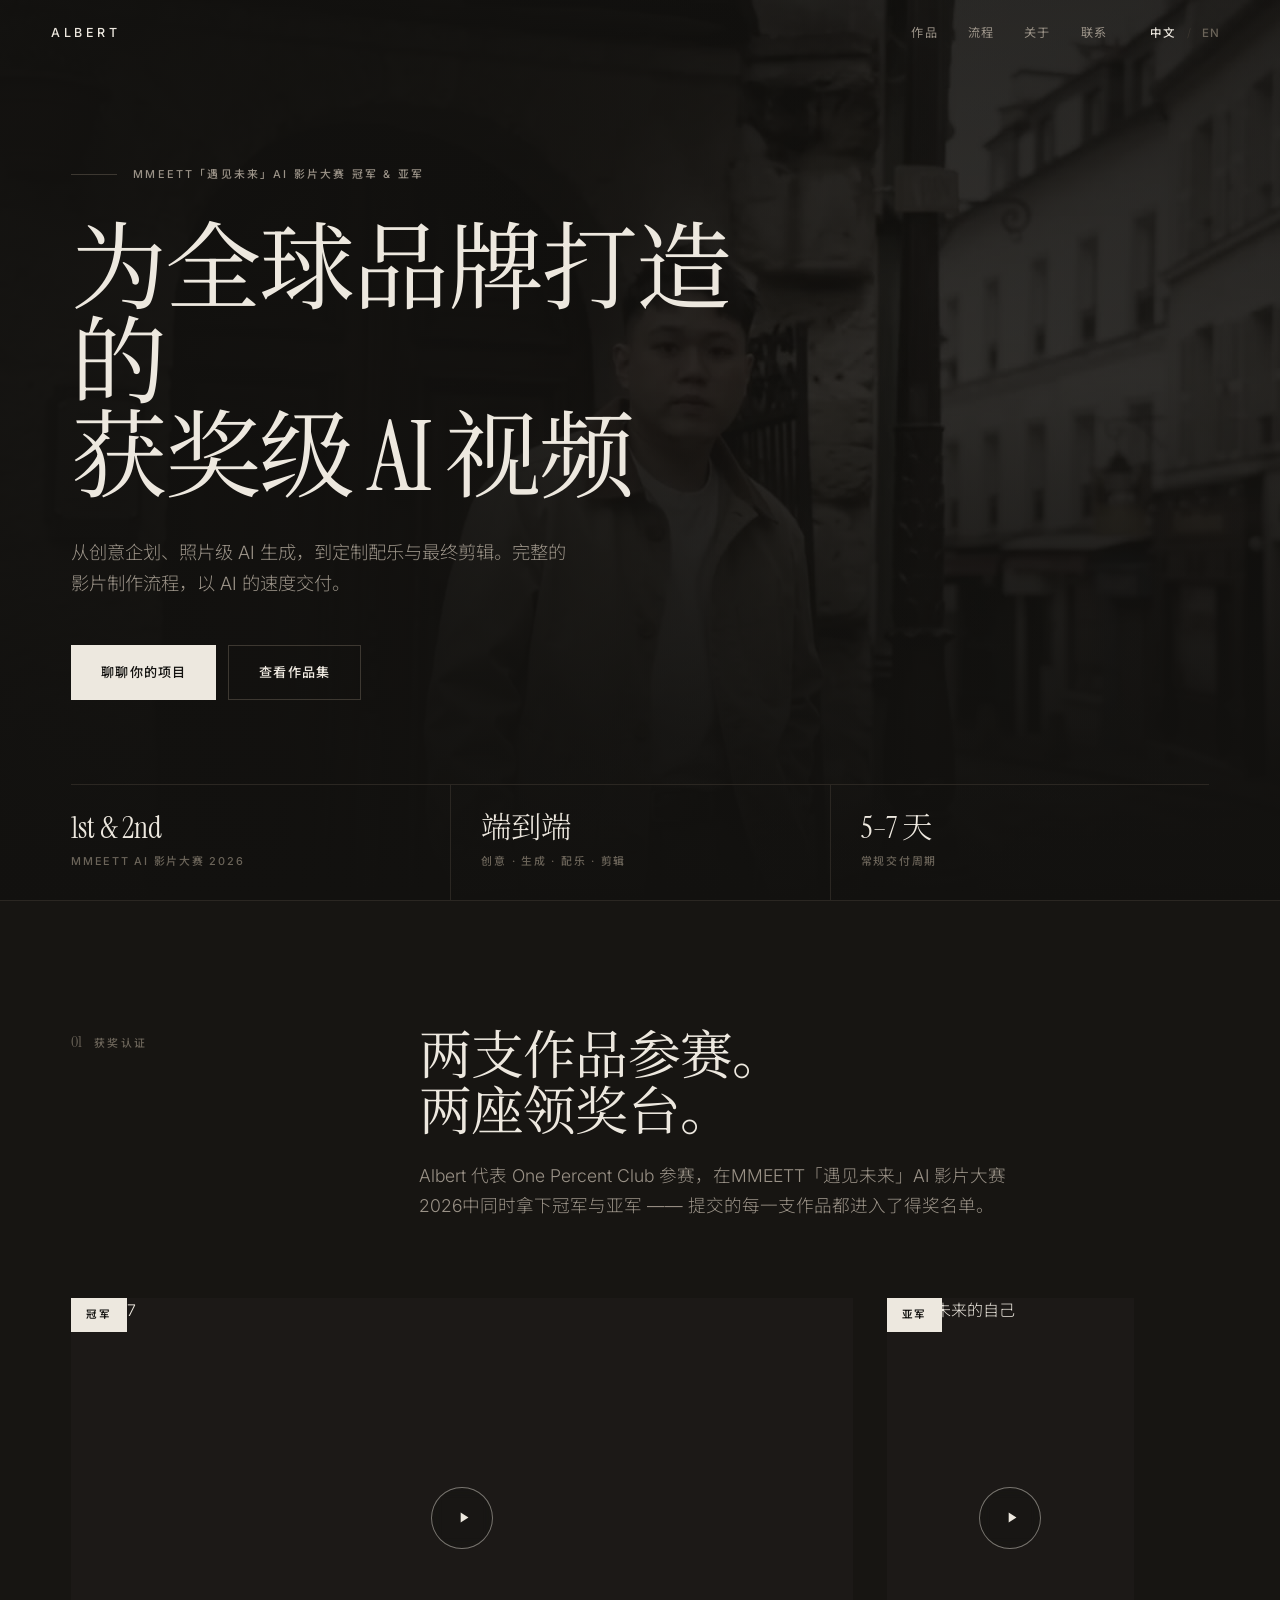
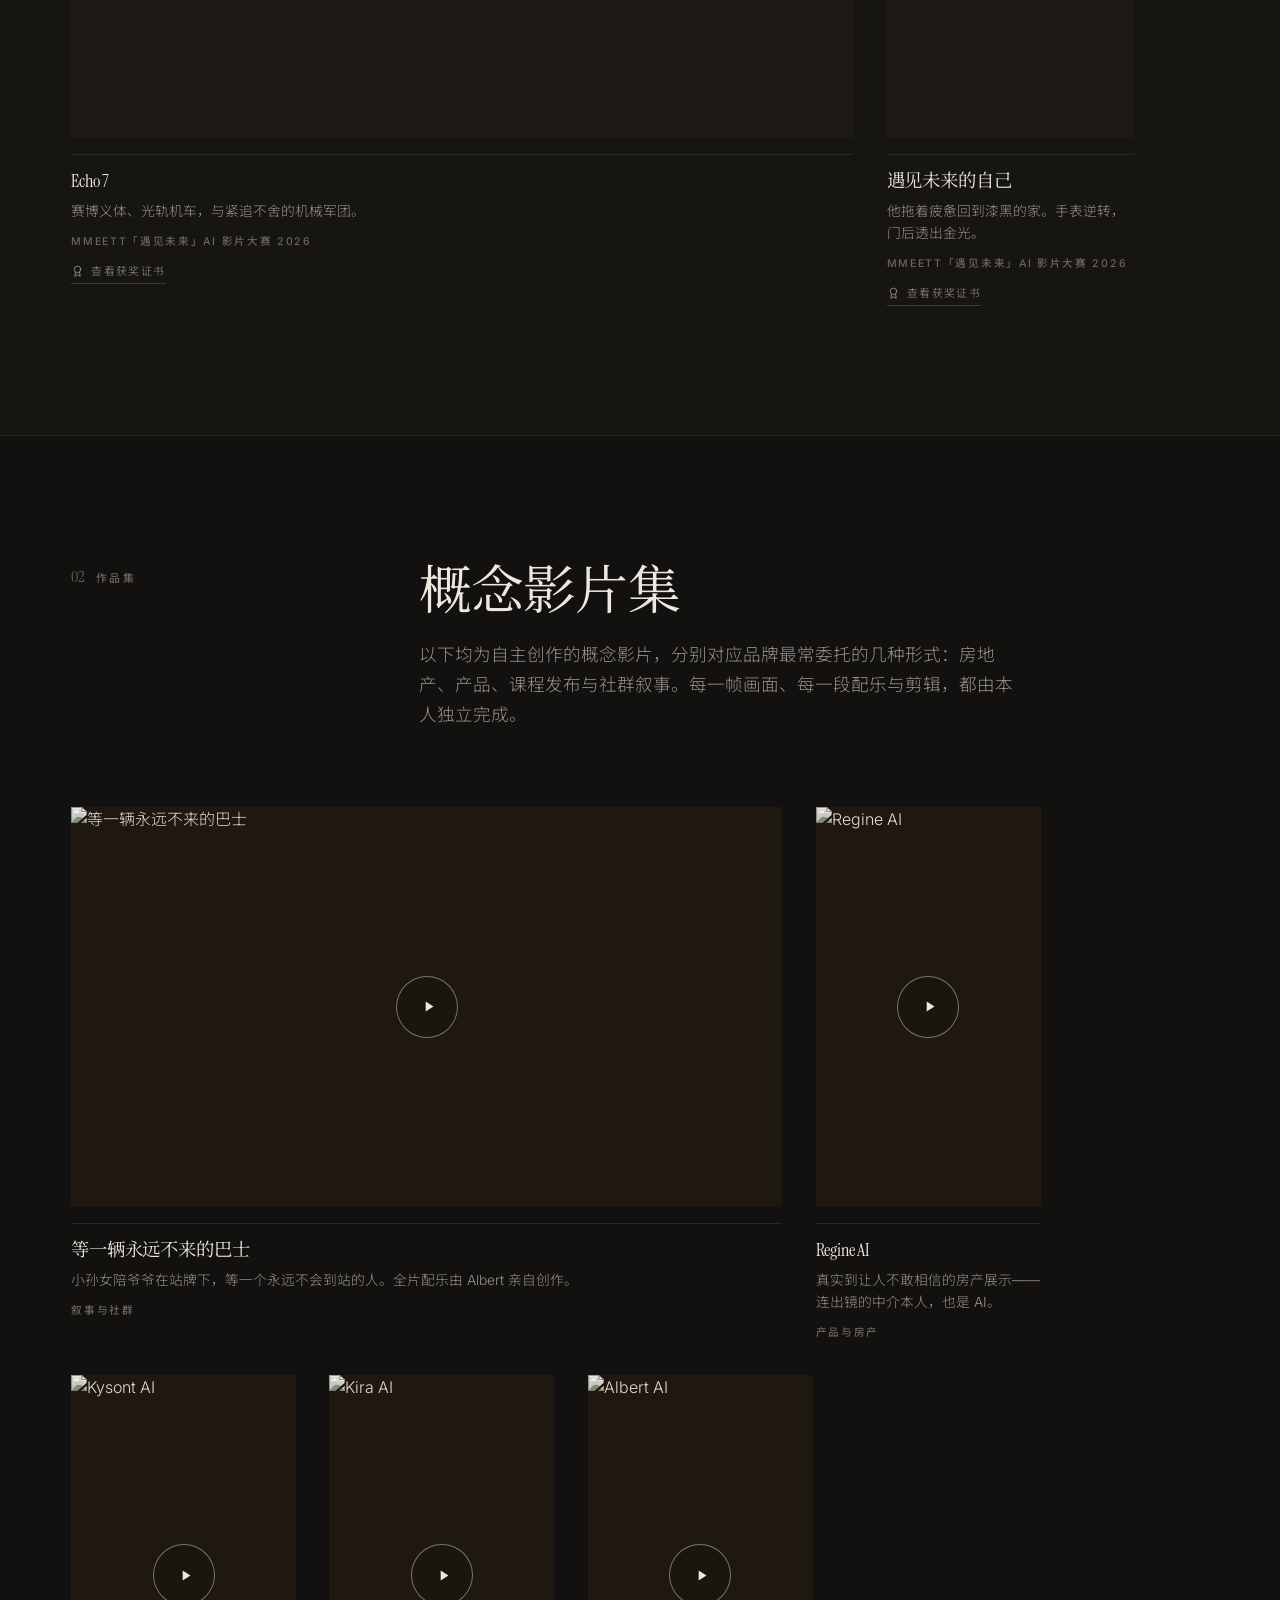
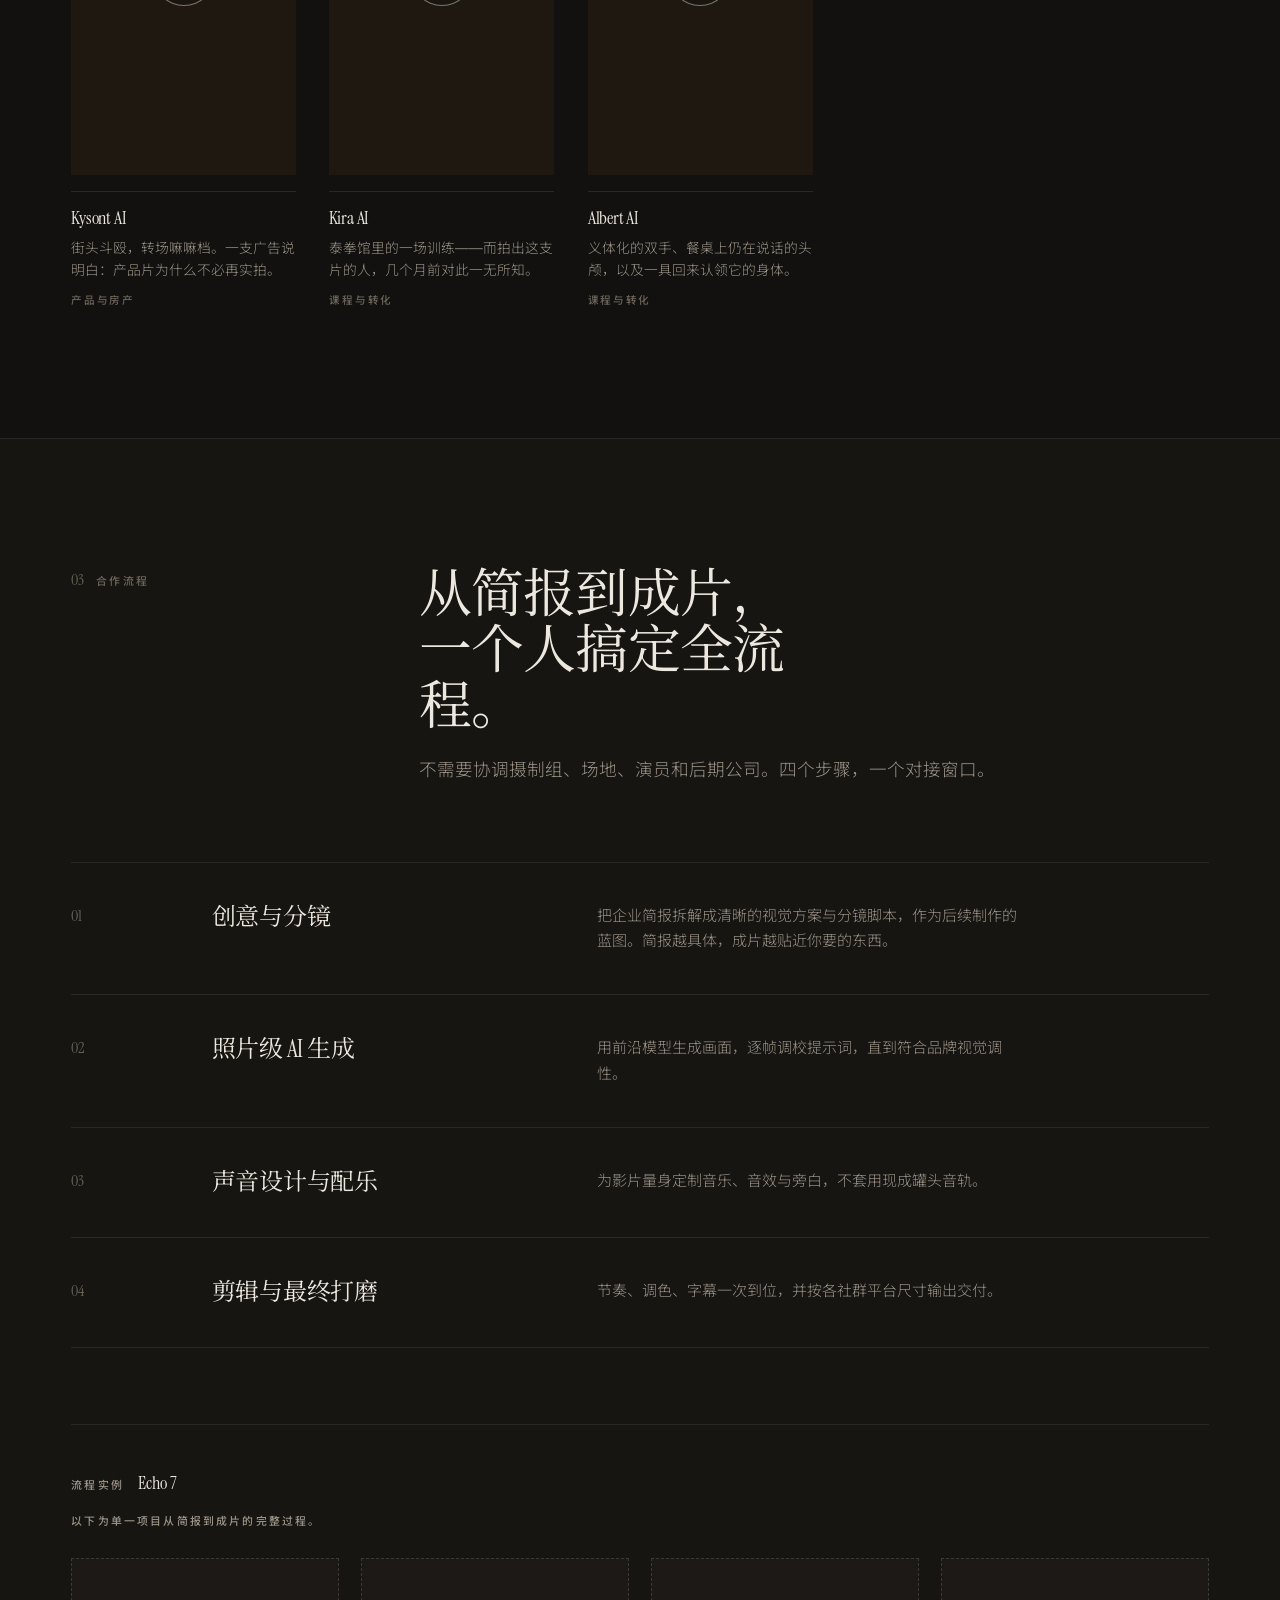
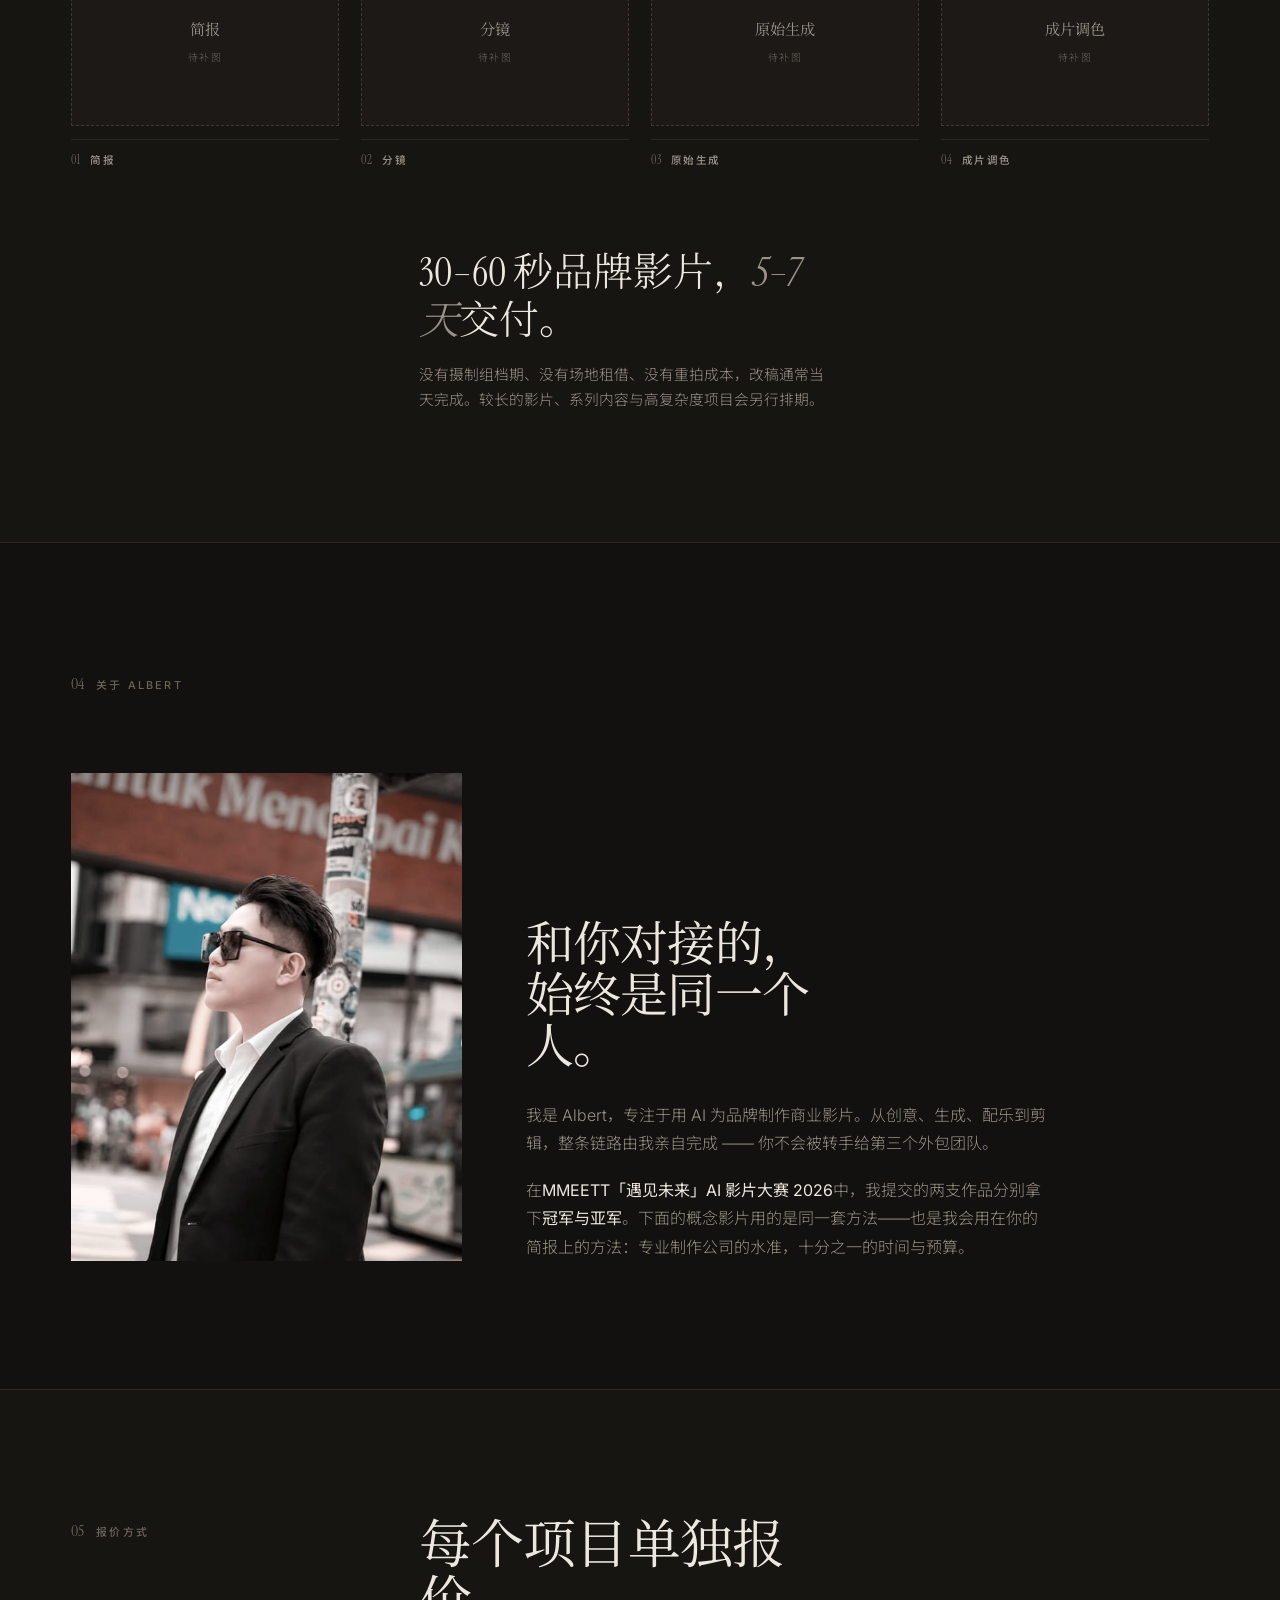
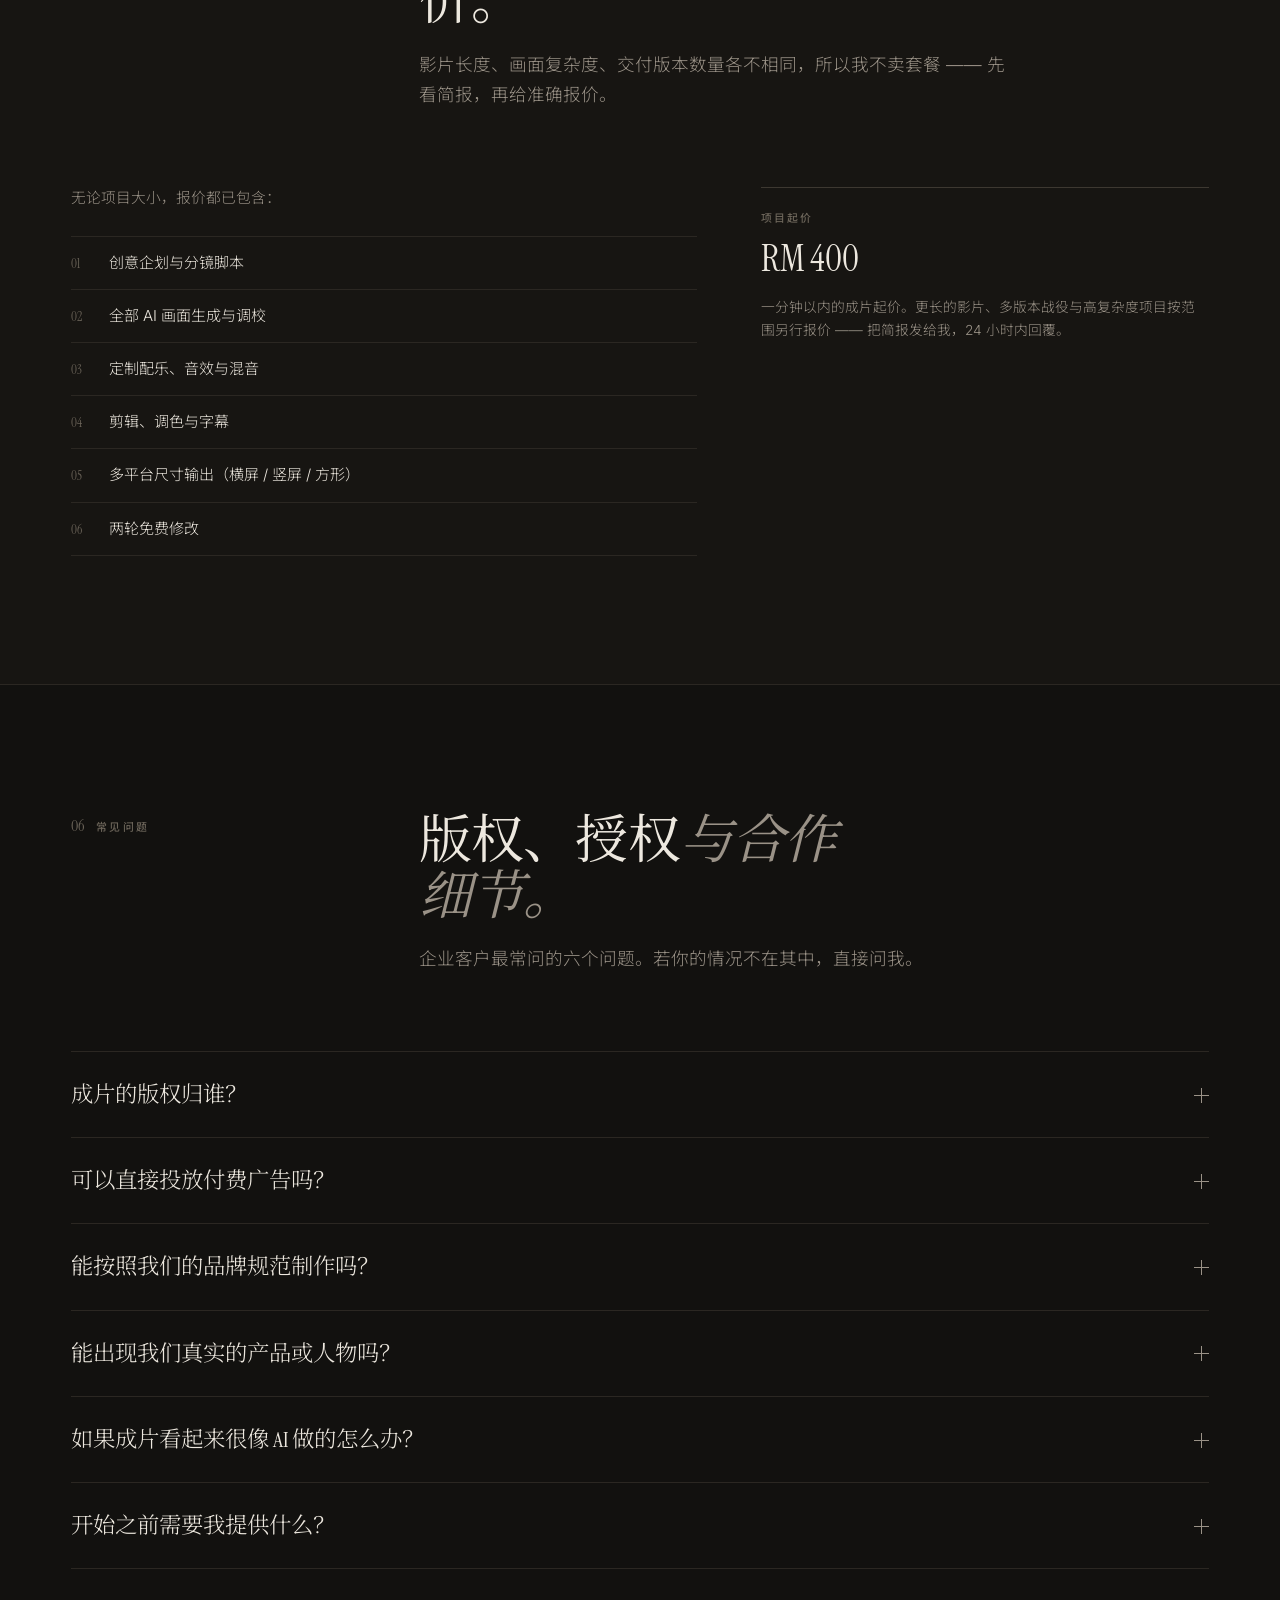
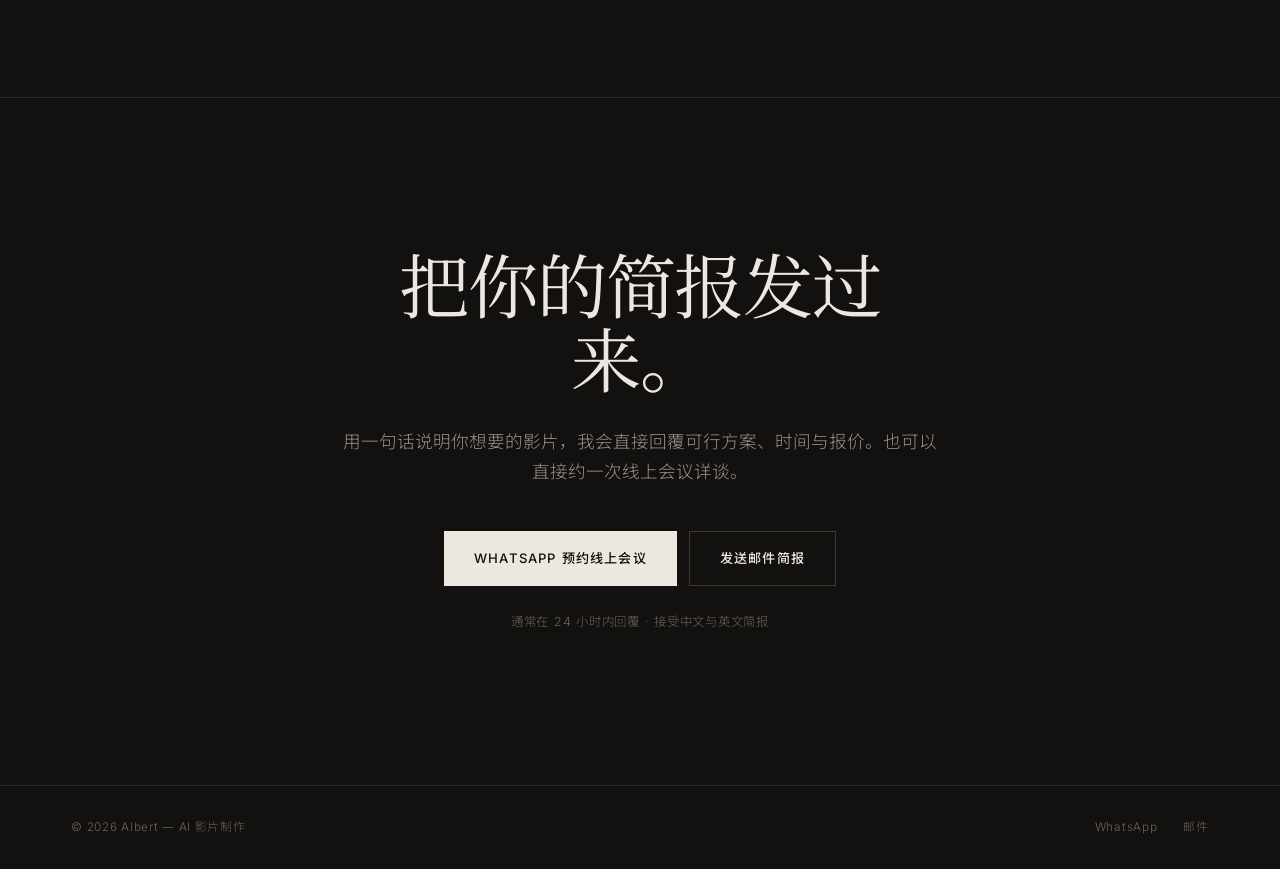
==== commit 0838cfa7: "Rebrand site as Albert's AI film production portfolio Replaces the MMEETT NFC card funnel with a per" ====
--- a/index.html
+++ b/index.html
@@ -1,1416 +1,1095 @@
 <!DOCTYPE html>
 <html lang="zh-CN">
 <head>
-    <meta charset="UTF-8">
-    <meta name="viewport" content="width=device-width, initial-scale=1.0">
-    <title>AI Blueprint — Albert 的方法</title>
-    <style>
-        /* IMPORT GOOGLE FONT */
-        @import url('https://fonts.googleapis.com/css2?family=Noto+Sans+SC:wght@400;500;700;800;900&display=swap');
-        
-        * { margin: 0; padding: 0; box-sizing: border-box; }
-        body { 
-            font-family: 'Noto Sans SC', -apple-system, BlinkMacSystemFont, "PingFang SC", "Microsoft YaHei", sans-serif;
-            font-size: 16px;
-            font-weight: 400;
-            line-height: 1.7;
-            color: #FFFFFF !important; 
-            background: #000000;
-            -webkit-font-smoothing: antialiased;
-            -moz-osx-font-smoothing: grayscale;
-            overflow-x: hidden;
-        }
-        .container { max-width: 900px; margin: 0 auto; padding: 20px; }
-        
-        /* FUTURISTIC TEXT ANIMATIONS - Neon Glow Fade-Up */
-        @keyframes neonGlowFadeUp {
-            0% {
-                opacity: 0;
-                transform: translateY(60px);
-                filter: blur(20px);
-                text-shadow: none;
-            }
-            50% {
-                text-shadow: 0 0 20px rgba(255, 107, 157, 0.5),
-                            0 0 40px rgba(255, 107, 157, 0.3),
-                            0 0 60px rgba(255, 107, 157, 0.2);
-            }
-            100% {
-                opacity: 1;
-                transform: translateY(0);
-                filter: blur(0);
-                text-shadow: 0 0 10px rgba(255, 107, 157, 0.3),
-                            0 0 20px rgba(255, 107, 157, 0.2),
-                            0 0 30px rgba(255, 107, 157, 0.1);
-            }
-        }
-        
-        /* Enhanced readability - stronger contrast */
-        h1, h2, h3, h4, h5, h6 {
-            color: #FFFFFF !important;
-            text-shadow: 0 0 20px rgba(255, 255, 255, 0.3);
-        }
-        
-        p, li, span, div, td, th {
-            color: #E0E0E0 !important;
-        }
-        
-        .faq-question-custom, .faq-answer-custom {
-            color: #FFFFFF !important;
-        }
-        
-        @keyframes neonGlowCyan {
-            0% {
-                text-shadow: 0 0 10px rgba(0, 212, 255, 0.3),
-                            0 0 20px rgba(0, 212, 255, 0.2),
-                            0 0 30px rgba(0, 212, 255, 0.1);
-            }
-            50% {
-                text-shadow: 0 0 20px rgba(0, 212, 255, 0.6),
-                            0 0 40px rgba(0, 212, 255, 0.4),
-                            0 0 60px rgba(0, 212, 255, 0.2);
-            }
-            100% {
-                text-shadow: 0 0 10px rgba(0, 212, 255, 0.3),
-                            0 0 20px rgba(0, 212, 255, 0.2),
-                            0 0 30px rgba(0, 212, 255, 0.1);
-            }
-        }
-        
-        .animate-text {
-            opacity: 0;
-            animation: neonGlowFadeUp 1.2s cubic-bezier(0.4, 0, 0.2, 1) forwards;
-        }
-        
-        .animate-text.cyan {
-            animation: neonGlowFadeUp 1.2s cubic-bezier(0.4, 0, 0.2, 1) forwards,
-                       neonGlowCyan 2s ease-in-out infinite 1.2s;
-        }
-        
-        .delay-1 { animation-delay: 0.1s; }
-        .delay-2 { animation-delay: 0.2s; }
-        .delay-3 { animation-delay: 0.3s; }
-        .delay-4 { animation-delay: 0.4s; }
-        .delay-5 { animation-delay: 0.5s; }
-        
-        /* Staggered line animation for paragraphs */
-        .animate-lines p {
-            opacity: 0;
-            transform: translateY(40px);
-            animation: neonGlowFadeUp 1s cubic-bezier(0.4, 0, 0.2, 1) forwards;
-        }
-        .animate-lines p:nth-child(1) { animation-delay: 0.1s; }
-        .animate-lines p:nth-child(2) { animation-delay: 0.2s; }
-        .animate-lines p:nth-child(3) { animation-delay: 0.3s; }
-        .animate-lines p:nth-child(4) { animation-delay: 0.4s; }
-        .animate-lines p:nth-child(5) { animation-delay: 0.5s; }
-        
-        /* Remove box backgrounds - keep only text */
-        .story, .problem, .transformation, .how-it-works, .method,
-        .features, .faq, .guarantee, .why-this-works, .pricing-card {
-            background: transparent !important;
-            border: none !important;
-            box-shadow: none !important;
-            padding: 60px 20px !important;
-        }
-        
-        /* Keep section spacing */
-        section {
-            margin: 40px 0;
-        }
-        
-        /* HEADERS */
-        h1 {
-            font-size: 2.8rem;
-            font-weight: 900;
-            line-height: 1.2;
-            letter-spacing: 2px;
-            margin-bottom: 1rem;
-            color: #FFFFFF !important;
-        }
-        h2 {
-            font-size: 2.2rem;
-            font-weight: 800;
-            line-height: 1.3;
-            margin-bottom: 1rem;
-            color: #FFFFFF !important;
-            letter-spacing: 1px;
-        }
-        h3 {
-            font-size: 1.6rem;
-            font-weight: 700;
-            line-height: 1.4;
-            margin-bottom: 0.8rem;
-            color: #FFFFFF !important;
-        }
-        
-        /* SUBHEADS / CAPTIONS / LEAD TEXT */
-        .subhead, .caption {
-            font-size: 1.3rem;
-            font-weight: 400;
-            line-height: 1.5;
-            color: #666666;
-        }
-        
-        /* BODY TEXT */
-        p {
-            font-size: 1.05rem;
-            font-weight: 400;
-            line-height: 1.7;
-            margin-bottom: 1rem;
-        }
-        
-        /* LIST ITEMS */
-        li {
-            font-size: 1.05rem;
-            font-weight: 400;
-            line-height: 1.6;
-            margin-bottom: 0.5rem;
-        }
-        
-        /* BUTTONS / CTA */
-        .cta-button {
-            font-family: 'Noto Sans SC', -apple-system, BlinkMacSystemFont, "PingFang SC", "Microsoft YaHei", sans-serif;
-            font-size: 1.1rem;
-            font-weight: 600;
-            line-height: 1.4;
-        }
-        
-        /* MMEETT BRAND COLORS - Based on mmeett.com (Dark Theme) */
-        .mmeett-black { color: #FFFFFF !important; }
-        .mmeett-white { color: #FFFFFF !important; }
-        .mmeett-pink { color: #FF6B9D; }
-        .mmeett-gray { color: #B0B0B0; }
-        .mmeett-light-gray { color: #E0E0E0; }
-        .bg-mmeett-black { background: #000000; }
-        .bg-mmeett-dark { background: #0a0a0a; }
-        .bg-mmeett-card { background: #111111; }
-        .bg-mmeett-pink { background: #FF6B9D; }
-        .bg-section-dark { background: #050505; }
-        .bg-gradient-dark { background: linear-gradient(135deg, #000000 0%, #1a1a1a 100%); }
-        .border-mmeett-pink { border-color: #FF6B9D; }
-        .border-mmeett-gray { border-color: #E0E0E0; }
-        
-        /* GRADIENT BACKGROUNDS */
-        .gradient-hero {
-            background: linear-gradient(135deg, #000000 0%, #1a1a1a 100%);
-        }
-        .gradient-pricing {
-            background: linear-gradient(180deg, #000000 0%, #1a1a1a 100%);
-        }
-        
-        /* HERO */
-        .hero { 
-            text-align: center; 
-            padding: 100px 20px 80px;
-            background: transparent;
-            border-radius: 0;
-            margin-bottom: 0;
-        }
-        .hero h1, .hero p {
-            animation: neonGlowFadeUp 1.2s cubic-bezier(0.4, 0, 0.2, 1) forwards;
-        }
-        .hero p {
-            animation-delay: 0.2s;
-        }
-        .video-container { 
-            position: relative; 
-            padding-bottom: 56.25%; 
-            height: 0; 
-            overflow: hidden; 
-            max-width: 100%; 
-            background: #000; 
-            border-radius: 4px;
-            box-shadow: 0 0 40px rgba(255, 107, 157, 0.3);
-            border: 1px solid #333;
-        }
-        .video-container iframe { 
-            position: absolute; 
-            top: 0; 
-            left: 0; 
-            width: 100%; 
-            height: 100%;
-            border: 0;
-        }
-        .hero h1 { 
-            font-size: 3rem; 
-            margin: 50px 0 20px; 
-            font-weight: 900;
-            letter-spacing: 2px;
-            color: #FFFFFF !important;
-            text-transform: uppercase;
-        }
-        .hero p { 
-            font-size: 1.3rem; 
-            color: #E0E0E0; 
-            margin-bottom: 40px;
-            font-weight: 300;
-        }
-        .cta-button {
-            display: inline-block; 
-            background: linear-gradient(135deg, #FF6B9D 0%, #ff528a 100%); 
-            color: #FFFFFF !important; 
-            padding: 20px 60px; 
-            text-decoration: none; 
-            border-radius: 4px; 
-            font-size: 1.3rem; 
-            font-weight: 700; 
-            margin: 20px 0;
-            box-shadow: 0 0 30px rgba(255, 107, 157, 0.5);
-            transition: transform 0.2s, box-shadow 0.2s;
-            text-transform: uppercase;
-            letter-spacing: 1px;
-        }
-        .cta-button:hover { 
-            transform: translateY(-3px);
-            box-shadow: 0 0 50px rgba(255, 107, 157, 0.8);
-        }
-        
-        /* MMEETT BRAND COLORS */
-        .mmeett-coral { color: #FF6B6B; }
-        .mmeett-cyan { color: #00D4FF; }
-        .mmeett-purple { color: #8B5CF6; }
-        .mmeett-navy { color: #FFFFFF !important; }
-        
-        /* TABLES */
-        table {
-            font-family: 'Noto Sans SC', -apple-system, BlinkMacSystemFont, "PingFang SC", "Microsoft YaHei", sans-serif;
-            font-size: 1rem;
-            font-weight: 400;
-            line-height: 1.6;
-        }
-        th {
-            font-weight: 700;
-            font-size: 1.1rem;
-        }
-        
-        /* PROGRESS BAR / COHORT */
-        .cohort {
-            font-family: 'Noto Sans SC', -apple-system, BlinkMacSystemFont, "PingFang SC", "Microsoft YaHei", sans-serif;
-        }
-        
-        /* PRICING CARD */
-        .pricing-card {
-            font-family: 'Noto Sans SC', -apple-system, BlinkMacSystemFont, "PingFang SC", "Microsoft YaHei", sans-serif;
-        }
-        .pricing-card h3 {
-            font-size: 1.8rem;
-            font-weight: 700;
-            line-height: 1.3;
-        }
-        .pricing-card .price {
-            font-size: 2.5rem;
-            font-weight: 800;
-            line-height: 1.2;
-        }
-        
-        /* STORY */
-        .story { 
-            display: grid; 
-            grid-template-columns: 1fr 1fr; 
-            gap: 50px; 
-            align-items: center; 
-            margin: 100px 0;
-            padding: 60px 20px;
-        }
-        .story img { 
-            width: 100%; 
-            border-radius: 12px;
-            box-shadow: 0 0 30px rgba(255, 107, 157, 0.3);
-            border: 1px solid #333;
-        }
-        .story h2, .story p {
-            animation: neonGlowFadeUp 1.2s cubic-bezier(0.4, 0, 0.2, 1) forwards;
-        }
-        
-        /* PROBLEM */
-        .problem { 
-            margin: 100px 0;
-            padding: 80px 20px;
-            text-align: center;
-        }
-        .problem h2, .problem p {
-            animation: neonGlowFadeUp 1.2s cubic-bezier(0.4, 0, 0.2, 1) forwards;
-        }
-        
-        /* TRANSFORMATION */
-        .transformation { 
-            margin: 100px 0;
-            padding: 80px 20px;
-            text-align: center;
-        }
-        .transformation h2, .transformation .timeline-item {
-            animation: neonGlowFadeUp 1.2s cubic-bezier(0.4, 0, 0.2, 1) forwards;
-        }
-        .timeline-item {
-            opacity: 0;
-        }
-        
-        /* HOW IT WORKS */
-        .how-it-works { 
-            margin: 100px 0;
-            padding: 60px 20px;
-        }
-        .how-it-works h2, .how-it-works h3, .how-it-works p, .how-it-works li {
-            animation: neonGlowFadeUp 1.2s cubic-bezier(0.4, 0, 0.2, 1) forwards;
-            opacity: 0;
-        }
-        .steps-grid { 
-            display: grid; 
-            grid-template-columns: repeat(3, 1fr); 
-            gap: 40px;
-        }
-        .step { 
-            padding: 40px 30px;
-            background: transparent;
-            border: none;
-            box-shadow: none;
-            transition: transform 0.3s;
-        }
-        .step:hover {
-            transform: translateY(-5px);
-        }
-        .step-number { 
-            font-size: 3rem; 
-            font-weight: 900; 
-            color: #FF6B9D;
-            margin-bottom: 15px;
-            text-shadow: 0 0 20px rgba(255, 107, 157, 0.5);
-            animation: neonGlowFadeUp 1.2s cubic-bezier(0.4, 0, 0.2, 1) forwards;
-            opacity: 0;
-        }
-        .step h3 { 
-            font-size: 1.4rem; 
-            margin-bottom: 15px;
-            font-weight: 700;
-            color: #FFFFFF !important;
-            letter-spacing: 0.5px;
-        }
-        .step p { 
-            color: #B0B0B0;
-            line-height: 1.7;
-        }
-        .step ul { 
-            margin-top: 15px;
-            padding-left: 20px;
-            color: #B0B0B0;
-        }
-        .step ul li { 
-            margin-bottom: 8px;
-            line-height: 1.6;
-        }
-        
-        /* METHOD */
-        .method-grid { 
-            display: grid; 
-            grid-template-columns: repeat(3, 1fr); 
-            gap: 40px; 
-            margin: 100px 0; 
-            text-align: center; 
-        }
-        .method-item { 
-            padding: 40px 30px;
-            background: #0a0a0a;
-            border-radius: 16px;
-            box-shadow: 0 2px 10px rgba(0,0,0,0.05);
-            transition: transform 0.2s, border-color 0.2s;
-            border: 2px solid #E8E8E8;
-        }
-        .method-item:hover { 
-            transform: translateY(-5px);
-            border-color: #FF6B9D;
-        }
-        .method-icon { font-size: 3.5rem; margin-bottom: 20px; color: #FF6B9D; }
-        .method-item h3 { font-size: 1.5rem; margin-bottom: 10px; font-weight: 700; color: #FFFFFF !important; }
-        .method-item p { color: #4A4A4A; font-size: 1rem; }
-        
-        /* CHECKMARKS */
-        .checkmarks { 
-            margin: 100px 0;
-            padding: 60px 50px;
-            background: #050505;
-            border-radius: 4px;
-            border: 1px solid #222;
-        }
-        .checkmark-list { list-style: none; max-width: 400px; margin: 0 auto; }
-        .checkmark-list li { 
-            padding: 15px 0; 
-            font-size: 1.2rem;
-            border-bottom: 1px solid #333;
-            color: #E0E0E0;
-        }
-        .checkmark-list li:before { 
-            content: "✓ "; 
-            color: #FF6B9D; 
-            font-weight: bold;
-            font-size: 1.3rem;
-            text-shadow: 0 0 10px rgba(255, 107, 157, 0.5);
-        }
-        .checkmark-list li:last-child { border-bottom: none; }
-        
-        /* BONUSES */
-        .bonus-item:hover { transform: translateY(-3px); }
-        
-        /* FAQ */
-        .faq { 
-            margin: 100px 0;
-            padding: 80px 50px;
-            background: #0a0a0a;
-            border-radius: 4px;
-            border: 1px solid #333;
-        }
-        .faq h2 { 
-            font-size: 2.5rem; 
-            text-align: center; 
-            margin-bottom: 50px;
-            font-weight: 900;
-            color: #FFFFFF !important;
-            letter-spacing: 1px;
-        }
-        .faq-item { 
-            margin-bottom: 15px;
-            border-bottom: 1px solid #333;
-        }
-        .faq-item:last-child { 
-            margin-bottom: 0;
-            border-bottom: none;
-        }
-        .faq-question { 
-            font-size: 1.3rem; 
-            font-weight: 700; 
-            margin-bottom: 0;
-            color: #FFFFFF !important;
-            cursor: pointer;
-            padding: 20px 0;
-            display: flex;
-            justify-content: space-between;
-            align-items: center;
-            transition: color 0.2s;
-        }
-        .faq-question:hover {
-            color: #FF6B9D;
-        }
-        .faq-question:after {
-            content: '+';
-            font-size: 1.8rem;
-            font-weight: 400;
-            color: #FF6B9D;
-            transition: transform 0.3s;
-        }
-        .faq-item.active .faq-question:after {
-            content: '−';
-            transform: rotate(0deg);
-        }
-        .faq-answer { 
-            font-size: 1.1rem; 
-            color: #B0B0B0;
-            line-height: 1.7;
-            max-height: 0;
-            overflow: hidden;
-            transition: max-height 0.3s ease-out, padding 0.3s ease-out;
-            padding: 0;
-        }
-        .faq-item.active .faq-answer {
-            max-height: 200px;
-            padding: 0 0 20px 0;
-        }
-        
-        /* GUARANTEE */
-        .guarantee { 
-            margin: 100px 0;
-            padding: 80px 50px;
-            background: #050505;
-            border-radius: 4px;
-            border: 1px solid #333;
-            text-align: center;
-        }
-        .guarantee h2 { 
-            font-size: 2.5rem; 
-            margin-bottom: 25px;
-            font-weight: 900;
-            color: #FFFFFF !important;
-            letter-spacing: 1px;
-        }
-        .guarantee p { 
-            font-size: 1.2rem; 
-            color: #E0E0E0;
-            line-height: 1.8;
-            max-width: 600px;
-            margin: 0 auto 20px;
-        }
-        
-        /* WHY THIS WORKS */
-        .why-this-works { 
-            margin: 100px 0;
-            padding: 60px 50px;
-            background: #0a0a0a;
-            color: #FFFFFF !important;
-            border-radius: 16px;
-        }
-        .why-this-works h2 { 
-            font-size: 2.5rem; 
-            margin-bottom: 35px;
-            font-weight: 800;
-            text-align: center;
-            color: #FFFFFF !important;
-        }
-        .why-this-works p { 
-            font-size: 1.2rem; 
-            line-height: 1.8;
-            max-width: 700px;
-            margin: 0 auto 20px;
-            color: #4A4A4A;
-            text-align: center;
-        }
-        
-        /* COHORT */
-        .cohort { 
-            text-align: center; 
-            background: #F5F7FA; 
-            padding: 70px 50px; 
-            margin: 100px 0; 
-            border-radius: 12px;
-            border: 2px solid #8B5CF6;
-        }
-        .cohort-badge { font-size: 4rem; margin-bottom: 25px; }
-        .cohort h2 { font-size: 2.5rem; margin-bottom: 15px; font-weight: 800; color: #FFFFFF !important; }
-        .cohort-sub { font-size: 1.3rem; color: #E0E0E0; margin-bottom: 25px; }
-        .cohort p { font-size: 1.2rem; color: #E0E0E0; margin-bottom: 35px; line-height: 1.7; }
-        .progress-bar { 
-            width: 100%; 
-            height: 35px; 
-            background: #111111; 
-            border-radius: 20px; 
-            overflow: hidden; 
-            margin: 30px 0;
-            box-shadow: inset 0 2px 5px rgba(0,0,0,0.1);
-        }
-        .progress-fill { 
-            height: 100%; 
-            background: linear-gradient(90deg, #FF6B9D 0%, #4A9FFF 100%);
-            width: 73%;
-        }
-        .progress-text { font-size: 1.1rem; color: #E0E0E0; margin-top: 15px; font-weight: 600; }
-        
-        /* PRICING */
-        .pricing-card { 
-            border: 2px solid #FF6B9D; 
-            border-radius: 4px; 
-            padding: 60px 40px; 
-            max-width: 450px; 
-            margin: 0 auto; 
-            text-align: center;
-            background: #111111;
-            box-shadow: 0 0 50px rgba(255, 107, 157, 0.3);
-        }
-        .pricing-card h3 { 
-            font-size: 1.8rem; 
-            margin-bottom: 25px;
-            font-weight: 800;
-            color: #FFFFFF !important;
-            letter-spacing: 1px;
-        }
-        .price { 
-            font-size: 3.5rem; 
-            color: #FF6B9D; 
-            font-weight: 900; 
-            margin: 25px 0;
-            text-shadow: 0 0 30px rgba(255, 107, 157, 0.5);
-        }
-        .features { list-style: none; text-align: left; margin: 35px 0; }
-        .features li { 
-            padding: 15px 0; 
-            border-bottom: 1px solid #333;
-            color: #E0E0E0;
-        }
-        .features li:before { content: "✓ "; color: #FF6B9D; font-weight: bold; }
-        .trust-badges { 
-            display: flex; 
-            justify-content: center; 
-            gap: 40px; 
-            margin-top: 35px; 
-            color: #B0B0B0;
-        }
-        
-        /* PRICING COMPARISON TABLE */
-        .tier-comparison {
-            max-width: 1200px;
-            margin: 60px auto;
-            padding: 60px 20px;
-            background: #0a0a0a;
-            color: #FFFFFF !important;
-            font-family: 'Noto Sans SC', 'Microsoft YaHei', sans-serif;
-        }
-        .tier-comparison h2 {
-            text-align: center;
-            font-size: 2.5rem;
-            margin-bottom: 10px;
-            color: #FFFFFF !important;
-            font-weight: 800;
-        }
-        .tier-comparison > p {
-            text-align: center;
-            color: #666666;
-            margin-bottom: 40px;
-            font-size: 1.1rem;
-        }
-        .tier-grid {
-            display: grid;
-            grid-template-columns: repeat(3, 1fr);
-            gap: 30px;
-        }
-        .tier {
-            border: 1px solid #333;
-            border-radius: 12px;
-            padding: 30px;
-            text-align: center;
-            background: #0a0a0a;
-            transition: transform 0.2s, box-shadow 0.2s;
-        }
-        .tier:hover {
-            transform: translateY(-5px);
-            box-shadow: 0 8px 30px rgba(0,0,0,0.12);
-        }
-        .tier.featured {
-            border: 3px solid #FF6B6B;
-            position: relative;
-            transform: scale(1.05);
-        }
-        .tier.featured:hover {
-            transform: scale(1.05) translateY(-5px);
-        }
-        .tier-badge {
-            position: absolute;
-            top: -15px;
-            left: 50%;
-            transform: translateX(-50%);
-            background: #FF6B6B;
-            color: #fff;
-            padding: 5px 20px;
-            border-radius: 20px;
-            font-size: 0.85rem;
-            font-weight: bold;
-            white-space: nowrap;
-        }
-        .tier h3 {
-            font-size: 1.5rem;
-            margin-bottom: 10px;
-            color: #FFFFFF !important;
-            font-weight: 700;
-        }
-        .tier .price {
-            font-size: 3rem;
-            font-weight: bold;
-            color: #FFFFFF !important;
-            margin: 20px 0;
-        }
-        .tier > p {
-            color: #666666;
-            margin-bottom: 20px;
-            font-size: 0.9rem;
-        }
-        .tier ul {
-            text-align: left;
-            list-style: none;
-            padding: 0;
-            margin: 20px 0;
-            line-height: 2;
-            color: #E0E0E0;
-        }
-        .tier .cta {
-            display: inline-block;
-            background: #FF6B9D;
-            color: #fff;
-            padding: 15px 40px;
-            text-decoration: none;
-            border-radius: 50px;
-            font-weight: bold;
-            margin-top: 20px;
-            transition: background 0.2s;
-        }
-        .tier .cta:hover {
-            box-shadow: 0 0 40px rgba(255, 107, 157, 0.7);
-            transform: translateY(-2px);
-        }
-        .tier .note {
-            font-size: 0.8rem;
-            color: #999999;
-            margin-top: 15px;
-        }
-        .urgency-banner {
-            margin-top: 40px;
-            padding: 25px;
-            background: rgba(255, 107, 157, 0.05);
-            border-left: 3px solid #FF6B9D;
-            border-radius: 4px;
-            text-align: center;
-        }
-        .urgency-banner p {
-            margin: 0;
-            color: #FFFFFF !important;
-            font-weight: bold;
-            font-size: 1.1rem;
-        }
-        .guarantee-badge {
-            margin-top: 30px;
-            text-align: center;
-            padding: 25px;
-            background: rgba(255, 107, 157, 0.05);
-            border: 1px solid #FF6B9D;
-            border-radius: 4px;
-        }
-        .guarantee-badge p {
-            margin: 0;
-            color: #FFFFFF !important;
-            font-weight: bold;
-            font-size: 1rem;
-        }
-        
-        /* FAQ SECTION */
-        .faq-section {
-            max-width: 800px;
-            margin: 60px auto;
-            padding: 60px 20px;
-            background: #0a0a0a;
-            color: #FFFFFF !important;
-            font-family: 'Noto Sans SC', 'Microsoft YaHei', sans-serif;
-            border-radius: 16px;
-            box-shadow: 0 4px 20px rgba(0,0,0,0.05);
-        }
-        .faq-section h2 {
-            text-align: center;
-            font-size: 2rem;
-            margin-bottom: 40px;
-            color: #FFFFFF !important;
-            font-weight: 800;
-        }
-        .faq-item-custom {
-            margin-bottom: 15px;
-            border-bottom: 1px solid #E8E8E8;
-        }
-        .faq-item-custom:last-child {
-            margin-bottom: 0;
-            border-bottom: none;
-        }
-        .faq-question-custom {
-            font-size: 1.2rem;
-            font-weight: 700;
-            margin-bottom: 0;
-            color: #FFFFFF !important;
-            cursor: pointer;
-            padding: 20px 0;
-            display: flex;
-            justify-content: space-between;
-            align-items: center;
-            transition: color 0.2s;
-        }
-        .faq-question-custom:hover {
-            color: #FF6B9D;
-        }
-        .faq-question-custom:after {
-            content: '+';
-            font-size: 1.8rem;
-            font-weight: 400;
-            color: #FF6B9D;
-            transition: transform 0.3s;
-        }
-        .faq-item-custom.active .faq-question-custom:after {
-            content: '−';
-            transform: rotate(0deg);
-        }
-        .faq-answer-custom {
-            font-size: 1.1rem;
-            color: #4A4A4A;
-            line-height: 1.7;
-            max-height: 0;
-            overflow: hidden;
-            transition: max-height 0.3s ease-out, padding 0.3s ease-out;
-            padding: 0;
-        }
-        .faq-item-custom.active .faq-answer-custom {
-            max-height: 200px;
-            padding: 0 0 20px 0;
-        }
-        .footer { 
-            text-align: center; 
-            padding: 60px 20px; 
-            color: #666;
-            font-size: 0.9rem;
-            border-top: 1px solid #222;
-            margin-top: 80px;
-            background: #000000;
-        }
-        .footer a {
-            color: #FF6B9D;
-            text-decoration: none;
-        }
-        .footer a:hover {
-            color: #ff528a;
-        }
-        
-        /* MOBILE */
-        @media (max-width: 768px) { 
-            .container { padding: 15px; }
-            .story { grid-template-columns: 1fr; gap: 30px; padding: 30px 20px; }
-            .steps-grid { grid-template-columns: 1fr; gap: 25px; }
-            .tier-grid { grid-template-columns: 1fr; gap: 20px; }
-            .tier.featured { transform: none; }
-            .tier.featured:hover { transform: translateY(-5px); }
-            h1 { font-size: 2rem; line-height: 1.3; }
-            h2 { font-size: 1.6rem; line-height: 1.3; }
-            h3 { font-size: 1.3rem; line-height: 1.4; }
-            body { font-size: 15px; }
-            p { font-size: 1rem; line-height: 1.8; }
-            .subhead, .caption { font-size: 1.15rem; }
-            .problem, .transformation, .faq, .guarantee, .why-this-works, .tier-comparison, .faq-section { padding: 40px 25px; }
-            .hero { padding: 60px 15px 40px; }
-            .hero h1 { font-size: 2.2rem; margin: 30px 0 12px; }
-            .hero p { font-size: 1.15rem; margin-bottom: 25px; }
-            .cta-button { padding: 16px 35px; font-size: 1.15rem; width: 100%; max-width: 320px; }
-            .video-container { border-radius: 8px; }
-            .method-grid { grid-template-columns: 1fr; gap: 25px; }
-            .checkmark-list { max-width: 100%; }
-            .tier { padding: 25px 20px; }
-            .tier .price { font-size: 2.5rem; }
-        }
-        
-        @media (max-width: 480px) {
-            h1 { font-size: 1.8rem; }
-            h2 { font-size: 1.4rem; }
-            .hero h1 { font-size: 2rem; }
-            .cta-button { padding: 14px 25px; font-size: 1.1rem; }
-        }
-        
-        /* SCROLL ANIMATIONS */
-        .fade-up {
-            opacity: 0;
-            transform: translateY(40px);
-            transition: opacity 0.8s ease-out, transform 0.8s ease-out;
-        }
-        .fade-up.visible {
-            opacity: 1;
-            transform: translateY(0);
-        }
-        
-        .fade-in {
-            opacity: 0;
-            transition: opacity 0.8s ease-out;
-        }
-        .fade-in.visible {
-            opacity: 1;
-        }
-        
-        .slide-left {
-            opacity: 0;
-            transform: translateX(-50px);
-            transition: opacity 0.8s ease-out, transform 0.8s ease-out;
-        }
-        .slide-left.visible {
-            opacity: 1;
-            transform: translateX(0);
-        }
-        
-        .slide-right {
-            opacity: 0;
-            transform: translateX(50px);
-            transition: opacity 0.8s ease-out, transform 0.8s ease-out;
-        }
-        .slide-right.visible {
-            opacity: 1;
-            transform: translateX(0);
-        }
-        
-        .scale-in {
-            opacity: 0;
-            transform: scale(0.9);
-            transition: opacity 0.8s ease-out, transform 0.8s ease-out;
-        }
-        .scale-in.visible {
-            opacity: 1;
-            transform: scale(1);
-        }
-        
-        /* Stagger delays for grid items */
-        .step:nth-child(1) { transition-delay: 0.1s; }
-        .step:nth-child(2) { transition-delay: 0.2s; }
-        .step:nth-child(3) { transition-delay: 0.3s; }
-    </style>
+<meta charset="UTF-8">
+<meta name="viewport" content="width=device-width, initial-scale=1.0">
+<title>Albert — AI Film Production</title>
+<meta name="description" content="Award-winning AI film production. Concept, photorealistic generation, original score and final edit — end to end.">
+<meta property="og:title" content="Albert — AI Film Production">
+<meta property="og:description" content="1st & 2nd Place, MMEETT “Meet The Future” AI Film Competition 2026. Concept, generation, original score and final edit — end to end.">
+<meta property="og:type" content="website">
+<meta property="og:site_name" content="Albert">
+<!-- Absolute URLs required for WhatsApp/LinkedIn previews. Update if the domain changes. -->
+<meta property="og:url" content="https://albertyongg.the1percentclub.net/">
+<meta property="og:image" content="https://albertyongg.the1percentclub.net/og-card.jpg">
+<meta property="og:image:width" content="1200">
+<meta property="og:image:height" content="630">
+<meta property="og:image:alt" content="Albert — AI film production">
+<meta name="twitter:card" content="summary_large_image">
+<link rel="icon" href="data:image/svg+xml,%3Csvg xmlns='http://www.w3.org/2000/svg' viewBox='0 0 64 64'%3E%3Crect width='64' height='64' fill='%2312110F'/%3E%3Ctext x='32' y='45' font-family='Georgia,serif' font-size='40' fill='%23EDE8DF' text-anchor='middle'%3EA%3C/text%3E%3C/svg%3E">
+<meta name="theme-color" content="#12110F">
+<link rel="preconnect" href="https://fonts.googleapis.com">
+<link rel="preconnect" href="https://fonts.gstatic.com" crossorigin>
+<link rel="preconnect" href="https://i.ytimg.com">
+<link href="https://fonts.googleapis.com/css2?family=Instrument+Serif:ital@0;1&family=Inter:wght@300;400;500;600&family=Noto+Sans+SC:wght@300;400;500&family=Noto+Serif+SC:wght@400;600&display=swap" rel="stylesheet">
+<style>
+/* ============================================================
+   DARK EDITORIAL — warm near-black ground, serif display,
+   asymmetric grid, hairline rules, no accent colour.
+   ============================================================ */
+*,*::before,*::after{margin:0;padding:0;box-sizing:border-box}
+img,video{display:block;max-width:100%}
+button{font:inherit;color:inherit;background:none;border:none;cursor:pointer}
+a{color:inherit;text-decoration:none}
+ul{list-style:none}
+
+:root{
+  --ink:#12110F;
+  --ink-2:#171512;
+  --surface:#1C1917;
+  --bone:#EDE8DF;
+  --dim:#9A9287;
+  --dimmer:#6B6459;
+  --rule:#2B2722;
+  --rule-2:#3D3831;
+  --display:'Instrument Serif','Noto Serif SC',Georgia,'Songti SC',serif;
+  --body:'Inter','Noto Sans SC',-apple-system,BlinkMacSystemFont,sans-serif;
+  --maxw:1240px;
+  --gut:clamp(20px,4vw,56px);
+  --ease:cubic-bezier(.22,1,.36,1);
+}
+
+html{scroll-behavior:smooth;-webkit-text-size-adjust:100%}
+body{
+  font-family:var(--body);
+  background:var(--ink);
+  color:var(--bone);
+  line-height:1.6;
+  font-weight:300;
+  -webkit-font-smoothing:antialiased;
+  overflow-x:hidden;
+}
+.wrap{max-width:var(--maxw);margin:0 auto;padding:0 var(--gut)}
+
+/* ===== TYPE ===== */
+.display{font-family:var(--display);font-weight:400;letter-spacing:-.015em;line-height:1.04}
+h1{font-family:var(--display);font-weight:400;letter-spacing:-.02em;line-height:.98}
+h2{font-family:var(--display);font-weight:400;letter-spacing:-.015em;line-height:1.06}
+h3{font-family:var(--display);font-weight:400;letter-spacing:-.01em;line-height:1.2}
+em{font-style:italic}
+.label{
+  font-family:var(--body);font-size:.68rem;font-weight:500;
+  letter-spacing:.2em;text-transform:uppercase;color:var(--dimmer);
+}
+.lede{font-size:clamp(.98rem,1.4vw,1.1rem);color:var(--dim);max-width:54ch;font-weight:300;line-height:1.7}
+
+/* ===== NAV ===== */
+.nav{
+  position:fixed;top:0;left:0;right:0;z-index:900;
+  display:flex;align-items:center;justify-content:space-between;
+  padding:20px var(--gut);
+  border-bottom:1px solid transparent;
+  transition:background .5s var(--ease),border-color .5s var(--ease),padding .5s var(--ease);
+}
+.nav.solid{
+  background:rgba(18,17,15,.88);
+  backdrop-filter:blur(14px);-webkit-backdrop-filter:blur(14px);
+  border-bottom-color:var(--rule);
+  padding:14px var(--gut);
+}
+.brand{font-size:.78rem;font-weight:500;letter-spacing:.28em;text-transform:uppercase}
+.nav-right{display:flex;align-items:center;gap:clamp(16px,3vw,34px)}
+.nav-links{display:flex;gap:clamp(16px,2.4vw,30px)}
+.nav-links a{font-size:.76rem;letter-spacing:.1em;text-transform:uppercase;color:var(--dim);font-weight:400;transition:color .3s}
+.nav-links a:hover{color:var(--bone)}
+.lang{display:flex;gap:2px;align-items:center}
+.lang button{
+  padding:4px 9px;font-size:.72rem;font-weight:500;letter-spacing:.08em;
+  color:var(--dimmer);transition:color .3s;
+}
+.lang button.on{color:var(--bone)}
+.lang button:not(.on):hover{color:var(--dim)}
+.lang .sep{color:var(--rule-2);font-size:.72rem}
+
+/* ===== BUTTONS ===== */
+.btn{
+  display:inline-flex;align-items:center;justify-content:center;gap:10px;
+  padding:16px 30px;font-size:.82rem;font-weight:500;letter-spacing:.09em;
+  text-transform:uppercase;font-family:var(--body);
+  transition:background .4s var(--ease),color .4s var(--ease),border-color .4s var(--ease),transform .4s var(--ease);
+}
+.btn svg{width:16px;height:16px;flex-shrink:0}
+.btn-solid{background:var(--bone);color:var(--ink)}
+.btn-solid:hover{transform:translateY(-2px);background:#fff}
+.btn-line{border:1px solid var(--rule-2);color:var(--bone)}
+.btn-line:hover{border-color:var(--dim);background:rgba(237,232,223,.05);transform:translateY(-2px)}
+
+/* ===== HERO ===== */
+.hero{
+  position:relative;min-height:100svh;
+  display:flex;flex-direction:column;justify-content:flex-end;
+  padding:150px 0 0;overflow:hidden;
+}
+.hero-bg{position:absolute;inset:0;z-index:0;background:var(--ink)}
+.hero-bg video{
+  width:100%;height:100%;object-fit:cover;object-position:center 35%;
+  opacity:.38;filter:saturate(.62) contrast(1.06);
+}
+.hero-bg::after{
+  content:"";position:absolute;inset:0;
+  background:
+    /* left-weighted wash: keeps the headline column clean */
+    linear-gradient(100deg,rgba(18,17,15,.93) 0%,rgba(18,17,15,.78) 32%,rgba(18,17,15,.42) 62%,rgba(18,17,15,.5) 100%),
+    /* floor the base so type never sits on a bright frame */
+    linear-gradient(180deg,rgba(18,17,15,.55) 0%,rgba(18,17,15,.35) 42%,rgba(18,17,15,.88) 82%,var(--ink) 100%);
+}
+.hero .wrap{position:relative;z-index:2;width:100%}
+.hero-inner{padding-bottom:clamp(48px,7vw,84px)}
+.hero-eyebrow{display:flex;align-items:center;gap:16px;margin-bottom:clamp(26px,4vw,40px)}
+.hero-eyebrow .rule{flex:0 0 46px;height:1px;background:var(--rule-2)}
+.hero-eyebrow .label{color:var(--dim)}
+.hero h1{
+  font-size:clamp(2.7rem,7.6vw,6rem);
+  max-width:15ch;margin-bottom:clamp(22px,3vw,32px);
+}
+.hero h1 em{font-style:italic;color:var(--dim)}
+.hero-sub{max-width:46ch;color:var(--dim);font-size:clamp(.98rem,1.5vw,1.14rem);line-height:1.7;margin-bottom:clamp(32px,4.5vw,46px)}
+.hero-cta{display:flex;flex-wrap:wrap;gap:12px}
+/* bottom index strip */
+.hero-index{
+  position:relative;z-index:2;
+  border-top:1px solid var(--rule);
+  display:grid;grid-template-columns:repeat(3,1fr);
+}
+.hero-index > div{padding:26px 0 30px;border-left:1px solid var(--rule);padding-left:clamp(16px,2.4vw,30px)}
+.hero-index > div:first-child{border-left:none;padding-left:0}
+.hero-index .v{font-family:var(--display);font-size:clamp(1.3rem,2.4vw,1.9rem);line-height:1.1;margin-bottom:8px}
+.hero-index .k{font-size:.68rem;letter-spacing:.16em;text-transform:uppercase;color:var(--dimmer);font-weight:500}
+
+/* ===== SECTION SHELL ===== */
+.sec{padding:clamp(76px,10vw,140px) 0;border-top:1px solid var(--rule)}
+.sec-alt{background:var(--ink-2)}
+.sec-head{
+  display:grid;grid-template-columns:minmax(0,3fr) minmax(0,8fr);
+  gap:clamp(20px,4vw,56px);margin-bottom:clamp(44px,6vw,80px);
+}
+.sec-head .idx{display:flex;gap:12px;align-items:baseline}
+.sec-head .idx .no{font-family:var(--display);font-size:1rem;color:var(--dimmer)}
+.sec-head h2{font-size:clamp(1.9rem,4.4vw,3.3rem);margin-bottom:20px;max-width:18ch}
+.sec-head h2 em{font-style:italic;color:var(--dim)}
+
+/* ===== VIDEO CARD ===== */
+.vid{
+  position:relative;height:var(--card-h,380px);aspect-ratio:16/9;
+  overflow:hidden;background:var(--surface);
+  cursor:pointer;transition:transform .5s var(--ease);
+}
+.vid.portrait{aspect-ratio:9/16}
+.vid img{
+  width:100%;height:100%;object-fit:cover;
+  /* unified grid: partial desaturation, blooms to full colour */
+  filter:saturate(.42) contrast(1.03) brightness(.93);
+  transition:filter .7s var(--ease),transform 1s var(--ease);
+}
+.vid::after{  /* warm wash that lifts on reveal */
+  content:"";position:absolute;inset:0;z-index:2;pointer-events:none;
+  background:rgba(58,42,22,.30);mix-blend-mode:color;
+  transition:opacity .7s var(--ease);
+}
+@media (hover:hover){
+  .vid:hover img{filter:none;transform:scale(1.035)}
+  .vid:hover::after{opacity:0}
+}
+.vid.lit img{filter:none}          /* touch devices: reveal on scroll */
+.vid.lit::after{opacity:0}
+.vid.nofilter img{filter:none}     /* award films: never muted */
+.vid.nofilter::after{opacity:0}
+.vid iframe{position:absolute;inset:0;width:100%;height:100%;border:0;z-index:5}
+.vid .play{position:absolute;inset:0;display:flex;align-items:center;justify-content:center;z-index:3}
+.vid .play i{
+  width:62px;height:62px;border-radius:50%;
+  border:1px solid rgba(237,232,223,.45);
+  background:rgba(18,17,15,.3);
+  backdrop-filter:blur(6px);-webkit-backdrop-filter:blur(6px);
+  display:flex;align-items:center;justify-content:center;
+  transition:background .4s var(--ease),border-color .4s var(--ease),transform .4s var(--ease);
+}
+.vid:hover .play i{background:var(--bone);border-color:var(--bone);transform:scale(1.06)}
+.vid .play svg{width:17px;height:17px;fill:var(--bone);margin-left:3px;transition:fill .4s}
+.vid:hover .play svg{fill:var(--ink)}
+.place-tag{
+  position:absolute;top:0;left:0;z-index:4;
+  padding:9px 15px;background:var(--bone);color:var(--ink);
+  font-size:.66rem;font-weight:600;letter-spacing:.16em;text-transform:uppercase;
+}
+/* empty slot */
+.vid.empty{cursor:default;border:1px dashed var(--rule-2);background:transparent}
+.vid.empty::after{opacity:0}
+.vid.empty .slot{
+  position:absolute;inset:0;display:flex;flex-direction:column;
+  align-items:center;justify-content:center;gap:10px;text-align:center;padding:20px;
+}
+.vid.empty .slot svg{width:24px;height:24px;stroke:var(--dimmer);fill:none;stroke-width:1.4}
+.vid.empty .slot b{font-size:.84rem;font-weight:400;color:var(--dim);font-family:var(--display)}
+.vid.empty .slot em{font-style:normal;font-size:.66rem;letter-spacing:.16em;text-transform:uppercase;color:var(--dimmer)}
+
+/* ===== CAPTIONS ===== */
+.cap{width:0;min-width:100%;margin-top:16px;padding-top:15px;border-top:1px solid var(--rule)}
+.cap h3{font-size:1.15rem;margin-bottom:8px}
+.cap .line{font-size:.86rem;color:var(--dim);line-height:1.6;font-weight:300}
+.cap .meta{
+  display:block;margin-top:12px;font-size:.66rem;letter-spacing:.16em;
+  text-transform:uppercase;color:var(--dimmer);font-weight:500;
+}
+.cert-link{
+  display:inline-flex;align-items:center;gap:7px;margin-top:12px;
+  font-size:.68rem;letter-spacing:.13em;text-transform:uppercase;color:var(--dim);
+  border-bottom:1px solid var(--rule-2);padding-bottom:3px;transition:color .3s,border-color .3s;
+}
+.cert-link:hover{color:var(--bone);border-color:var(--dim)}
+.cert-link svg{width:13px;height:13px;stroke:currentColor;fill:none;stroke-width:1.6}
+
+/* ===== GRIDS (mixed orientation, height-matched) ===== */
+.award-grid{display:flex;flex-wrap:wrap;align-items:flex-start;gap:clamp(18px,2.6vw,34px);--card-h:440px}
+.work-grid{display:flex;flex-wrap:wrap;align-items:flex-start;gap:clamp(18px,2.6vw,34px);--card-h:400px}
+.work-item{display:flex;flex-direction:column;transition:opacity .4s var(--ease)}
+.work-item.hide{display:none}
+
+/* ===== TABS ===== */
+.tabs{display:flex;flex-wrap:wrap;gap:26px;margin-bottom:44px;border-bottom:1px solid var(--rule);padding-bottom:18px}
+.tab{
+  font-size:.72rem;letter-spacing:.14em;text-transform:uppercase;font-weight:500;
+  color:var(--dimmer);padding-bottom:4px;border-bottom:1px solid transparent;transition:color .3s,border-color .3s;
+}
+.tab:hover{color:var(--dim)}
+.tab.on{color:var(--bone);border-bottom-color:var(--bone)}
+
+/* ===== PROCESS (editorial index rows) ===== */
+.steps{border-top:1px solid var(--rule)}
+.step{
+  display:grid;grid-template-columns:minmax(0,1fr) minmax(0,3.4fr) minmax(0,6fr);
+  gap:clamp(16px,3vw,44px);
+  padding:clamp(26px,3.4vw,40px) 0;border-bottom:1px solid var(--rule);
+  transition:opacity .4s var(--ease);
+}
+.step .n{font-family:var(--display);font-size:1rem;color:var(--dimmer)}
+.step h3{font-size:clamp(1.15rem,1.9vw,1.5rem)}
+.step p{font-size:.94rem;color:var(--dim);line-height:1.72;max-width:48ch}
+.pull{
+  margin-top:clamp(48px,6vw,80px);
+  display:grid;grid-template-columns:minmax(0,3fr) minmax(0,8fr);gap:clamp(20px,4vw,56px);
+}
+.pull .q{font-family:var(--display);font-size:clamp(1.5rem,3.4vw,2.5rem);line-height:1.22;max-width:22ch}
+.pull .q em{font-style:italic;color:var(--dim)}
+.pull p{font-size:.92rem;color:var(--dim);max-width:46ch;margin-top:18px;line-height:1.72}
+
+/* ===== ABOUT ===== */
+.about{display:grid;grid-template-columns:minmax(0,4fr) minmax(0,7fr);gap:clamp(28px,5vw,80px);align-items:end}
+.about-photo{position:relative;overflow:hidden;aspect-ratio:4/5;background:var(--surface)}
+.about-photo img{width:100%;height:100%;object-fit:cover;object-position:center 18%;filter:saturate(.5) contrast(1.04);transition:filter .8s var(--ease)}
+.about-photo:hover img{filter:none}
+.about-body h2{font-size:clamp(1.8rem,4vw,3rem);margin-bottom:28px;max-width:16ch}
+.about-body p{color:var(--dim);font-size:1rem;line-height:1.78;margin-bottom:18px;max-width:52ch}
+.about-body p:last-of-type{margin-bottom:0}
+.about-body strong{color:var(--bone);font-weight:400}
+
+/* ===== PRICING ===== */
+.quote{display:grid;grid-template-columns:minmax(0,7fr) minmax(0,5fr);gap:clamp(28px,5vw,80px);align-items:start}
+.quote-intro{font-size:.92rem;color:var(--dim);margin-bottom:26px}
+.incl{border-top:1px solid var(--rule)}
+.incl li{
+  display:flex;gap:16px;align-items:baseline;
+  padding:14px 0;border-bottom:1px solid var(--rule);font-size:.94rem;color:var(--bone);font-weight:300;
+}
+.incl li span.i{font-family:var(--display);font-size:.8rem;color:var(--dimmer);flex:0 0 22px}
+.price-box{border-top:1px solid var(--rule-2);padding-top:22px}
+.price-label{font-size:.68rem;letter-spacing:.16em;text-transform:uppercase;color:var(--dimmer);font-weight:500;margin-bottom:12px}
+.price{font-family:var(--display);font-size:clamp(1.7rem,3.2vw,2.3rem);line-height:1.1;letter-spacing:-.01em}
+.price-note{font-size:.86rem;color:var(--dim);line-height:1.7;margin-top:16px}
+
+/* ===== CASE STUDY ===== */
+.case{margin-top:clamp(48px,6vw,80px);border-top:1px solid var(--rule);padding-top:clamp(28px,4vw,44px)}
+.case-head{display:flex;flex-wrap:wrap;align-items:baseline;gap:14px;margin-bottom:28px}
+.case-head .label{color:var(--dim)}
+.case-head .proj{font-family:var(--display);font-size:1.15rem}
+.case-grid{display:grid;grid-template-columns:repeat(4,1fr);gap:clamp(12px,2vw,22px)}
+.case-cell figure{position:relative;aspect-ratio:16/10;overflow:hidden;background:var(--surface)}
+.case-cell img{width:100%;height:100%;object-fit:cover}
+.case-cell .ph{
+  position:absolute;inset:0;border:1px dashed var(--rule-2);
+  display:flex;flex-direction:column;align-items:center;justify-content:center;gap:8px;
+  text-align:center;padding:14px;
+}
+.case-cell .ph b{font-family:var(--display);font-size:.95rem;color:var(--dim);font-weight:400}
+.case-cell .ph em{font-style:normal;font-size:.62rem;letter-spacing:.14em;text-transform:uppercase;color:var(--dimmer)}
+.case-cell .st{display:flex;gap:10px;align-items:baseline;margin-top:13px;padding-top:11px;border-top:1px solid var(--rule)}
+.case-cell .st .n{font-family:var(--display);font-size:.78rem;color:var(--dimmer)}
+.case-cell .st .x{font-size:.66rem;letter-spacing:.14em;text-transform:uppercase;color:var(--dim);font-weight:500}
+.case-cell p{font-size:.82rem;color:var(--dim);line-height:1.6;margin-top:8px}
+
+/* ===== FAQ ===== */
+.faq{border-top:1px solid var(--rule)}
+.faq-item{border-bottom:1px solid var(--rule)}
+.faq-q{
+  width:100%;display:grid;grid-template-columns:minmax(0,1fr) 28px;
+  gap:20px;align-items:start;text-align:left;
+  padding:clamp(20px,2.6vw,28px) 0;
+  font-family:var(--display);font-size:clamp(1.05rem,1.9vw,1.4rem);line-height:1.3;
+  color:var(--bone);transition:color .3s;
+}
+.faq-q:hover{color:#fff}
+.faq-q .mk{position:relative;width:15px;height:15px;justify-self:end;margin-top:.35em}
+.faq-q .mk::before,.faq-q .mk::after{
+  content:"";position:absolute;background:var(--dim);transition:transform .45s var(--ease),background .3s;
+}
+.faq-q .mk::before{top:7px;left:0;width:15px;height:1px}
+.faq-q .mk::after{top:0;left:7px;width:1px;height:15px}
+.faq-item.open .faq-q .mk::after{transform:rotate(90deg)}
+.faq-item.open .faq-q{color:#fff}
+.faq-a{overflow:hidden;max-height:0;transition:max-height .5s var(--ease),opacity .4s var(--ease);opacity:0}
+.faq-item.open .faq-a{opacity:1}
+.faq-a-inner{padding:0 0 clamp(22px,2.6vw,30px);max-width:62ch}
+.faq-a-inner p{font-size:.95rem;color:var(--dim);line-height:1.78}
+
+/* ===== FINAL ===== */
+.final{padding:clamp(90px,12vw,170px) 0;border-top:1px solid var(--rule);text-align:center}
+.final h2{font-size:clamp(2.2rem,6vw,4.4rem);max-width:16ch;margin:0 auto 26px}
+.final h2 em{font-style:italic;color:var(--dim)}
+.final .lede{margin:0 auto 44px;text-align:center}
+.final-btns{display:flex;flex-wrap:wrap;gap:12px;justify-content:center;margin-bottom:26px}
+.final-note{font-size:.78rem;color:var(--dimmer);letter-spacing:.06em}
+
+/* ===== FOOTER ===== */
+footer{border-top:1px solid var(--rule);padding:32px 0}
+.foot{display:flex;flex-wrap:wrap;gap:16px;align-items:center;justify-content:space-between}
+.foot p,.foot a{font-size:.74rem;color:var(--dimmer);letter-spacing:.06em}
+.foot a{transition:color .3s}
+.foot a:hover{color:var(--bone)}
+.foot-links{display:flex;gap:26px}
+
+/* ===== LIGHTBOX ===== */
+.lightbox{
+  position:fixed;inset:0;z-index:1000;display:flex;align-items:center;justify-content:center;
+  background:rgba(10,9,8,.94);backdrop-filter:blur(8px);-webkit-backdrop-filter:blur(8px);
+  padding:5vh 5vw;opacity:0;transition:opacity .4s var(--ease);
+}
+.lightbox[hidden]{display:none}
+.lightbox.show{opacity:1}
+.lightbox img{max-width:100%;max-height:90vh;object-fit:contain}
+.lb-close{
+  position:absolute;top:22px;right:26px;width:44px;height:44px;
+  border:1px solid var(--rule-2);color:var(--bone);font-size:1.3rem;line-height:1;
+  display:flex;align-items:center;justify-content:center;transition:border-color .3s,background .3s;
+}
+.lb-close:hover{border-color:var(--dim);background:rgba(237,232,223,.06)}
+
+/* ===== REVEAL ===== */
+.rv{opacity:0;transform:translateY(20px);transition:opacity 1s var(--ease),transform 1s var(--ease)}
+.rv.in{opacity:1;transform:none}
+
+/* ===== RESPONSIVE ===== */
+@media (max-width:1040px){
+  .award-grid{--card-h:360px}
+  .work-grid{--card-h:320px}
+  .sec-head{grid-template-columns:1fr;gap:16px}
+  .sec-head h2{max-width:20ch}
+  .pull{grid-template-columns:1fr;gap:16px}
+  .step{grid-template-columns:minmax(0,1fr) minmax(0,5fr);row-gap:10px}
+  .step .n{grid-row:1}
+  .step p{grid-column:2}
+  .about{grid-template-columns:1fr;gap:34px;align-items:start}
+  .about-photo{max-width:320px;aspect-ratio:1/1}
+  .case-grid{grid-template-columns:repeat(2,1fr)}
+  .quote{grid-template-columns:1fr;gap:40px}
+}
+@media (max-width:760px){
+  .nav-links{display:none}
+  .hero{padding-top:120px}
+  .hero-index{grid-template-columns:1fr;border-top:1px solid var(--rule)}
+  .hero-index > div{border-left:none;border-top:1px solid var(--rule);padding-left:0;padding:18px 0}
+  .hero-index > div:first-child{border-top:none}
+  /* phones: 2-up grid; widescreen pieces take the full row */
+  .award-grid,.work-grid{display:grid;grid-template-columns:1fr 1fr;gap:14px}
+  .vid{height:auto;width:100%}
+  .work-item.wide,.award-item.wide{grid-column:1 / -1}
+  .hero-cta .btn,.final-btns .btn{flex:1 1 100%}
+  .cap h3{font-size:1rem}
+  .case-grid{grid-template-columns:1fr}
+}
+@media (prefers-reduced-motion:reduce){
+  *{animation-duration:.01ms!important;transition-duration:.01ms!important}
+  html{scroll-behavior:auto}
+  .rv{opacity:1;transform:none}
+}
+</style>
 </head>
 <body>
-    <div class="container">
-        <!-- SECTION 1: HERO -->
-        <section class="hero fade-up">
-            <h1>从不懂 AI → 用 AI 赚钱</h1>
-            <p>6 个月前，我不知道什么是 AI。<br>现在，连 12 岁的孩子都能用它赚美元。</p>
-            <p style="font-size: 1.1rem; color: #FFFFFF !important; margin: 20px 0; font-weight: 600;">7 天旅程：从普通人 → 创造者。</p>
-            <p style="font-size: 1rem; color: #666666; margin: 15px 0;">用 MMEETT AI 平台。</p>
-            <a href="https://tinyurl.com/mmeettai" target="_blank" rel="noopener noreferrer" class="cta-button" style="background: #FF6B6B;">→ 开始学习 $19.90</a>
-            <p style="margin-top: 30px; color: #999999; font-size: 0.9rem;">↓ 向下滚动了解更多</p>
-        </section>
-
-        <!-- SECTION 2: VIDEO -->
-        <section class="hero fade-up" style="padding-top: 40px; background: transparent;">
-            <p style="margin-bottom: 20px; color: #E0E0E0; font-size: 1.1rem;">听 Albert 亲口讲述他的故事</p>
-            <div class="video-container">
-                <iframe 
-                    src="https://www.youtube.com/embed/lHjVHruoIPs" 
-                    title="Albert's Story"
-                    frameborder="0" 
-                    allow="accelerometer; autoplay; clipboard-write; encrypted-media; gyroscope; picture-in-picture" 
-                    allowfullscreen
-                    loading="lazy">
-                </iframe>
-            </div>
-            <p style="margin-top: 20px; color: #B0B0B0; font-size: 0.95rem;">这是他的真实故事。不是演员。不是剧本。</p>
-        </section>
-
-        <!-- SECTION 2A: POWERED BY MMEETT -->
-        <section class="why-this-works fade-up" style="background: #0a0a0a; color: #FFFFFF !important;">
-            <h2 style="color: #FFFFFF !important;">只需 $19.90，学习如何让 MMEETT AI 为你工作，同时赚钱。</h2>
-            <p style="font-size: 1.2rem; margin-bottom: 30px; color: #FFFFFF !important;">MMEETT 投资 AI 系统。<br>现在，任何人（12 岁+）都能使用相同技术。</p>
-            <p style="margin-bottom: 35px; color: #FFFFFF !important;">这不是小工具。<br>这是专业 AI 工具。<br>简化给任何人使用。</p>
-            
-            <div style="display: grid; grid-template-columns: repeat(2, 1fr); gap: 20px; margin: 40px 0; text-align: center;">
-                <div style="padding: 20px; background: #0a0a0a; border-radius: 8px;">
-                    <p style="font-size: 1.5rem; margin-bottom: 10px; color: #FFFFFF !important;">🤖 MMEETT AI 平台</p>
-                    <p style="font-size: 1.5rem; margin-bottom: 10px; color: #FFFFFF !important;">🌍 140+ 语言</p>
-                    <p style="font-size: 1.5rem; margin-bottom: 10px; color: #FFFFFF !important;">🎨 AI 内容生成</p>
-                    <p style="font-size: 1.5rem; margin-bottom: 10px; color: #FFFFFF !important;">💳 智能 AI 名片</p>
-                </div>
-                <div style="padding: 20px; background: #0a0a0a; border-radius: 8px;">
-                    <p style="font-weight: 700; margin-bottom: 15px; font-size: 1.1rem; color: #FFFFFF !important;">你将学习：</p>
-                    <p style="color: #FFFFFF !important;">✓ 如何使用相同 AI 技术</p>
-                    <p style="color: #FFFFFF !important;">✓ 简化界面（12 岁+）</p>
-                    <p style="color: #FFFFFF !important;">✓ 实战测试（不是理论）</p>
-                    <p style="color: #FFFFFF !important;">✓ 如何让 AI 为你工作并赚钱</p>
-                </div>
-            </div>
-            
-            <p style="font-size: 1.2rem; margin-top: 35px; font-weight: 600; color: #FFFFFF !important;">这不是课程。<br>这是专业 AI 工具。<br>只需 $19.90，学习如何让 MMEETT AI 为你工作，同时赚钱。</p>
-            
-            <div style="display: flex; justify-content: center; gap: 40px; margin-top: 40px; font-size: 0.9rem; color: #666666;">
-                <span>MMEETT</span>
-                <span>1% Club</span>
-            </div>
-        </section>
-
-        <!-- SECTION 3: PROBLEM AGITATION -->
-        <section class="problem fade-up">
-            <h2>我曾用时间换钱。每天 12 小时，没有出路。</h2>
-            <p>每天，我坐在编辑桌前。<br>12 小时。背痛。眼睛灼热。<br>我只够生存。</p>
-            <p>我看着别人规模扩大。<br>我困在原地。</p>
-            <p>我知道一定有更好的方法。<br>但我不知道是什么。</p>
-        </section>
-
-        <!-- SECTION 4: TRANSFORMATION -->
-        <section class="transformation fade-up">
-            <h2>然后 AI 改变了一切。</h2>
-            <div class="timeline">
-                <div class="timeline-item">
-                    <strong>2025 年：</strong>我发现 AI。
-                </div>
-                <div class="timeline-item">
-                    <strong>6 个月：</strong>挣扎。我撞了所有墙。
-                </div>
-                <div class="timeline-item">
-                    <strong>2026 年 2 月：</strong>正式发布。
-                </div>
-                <div class="timeline-item">
-                    这不是理论。<br>这是我走过的路。<br>现在，我邀请你一起走。
-                </div>
-            </div>
-        </section>
-
-        <!-- SECTION 5: ABOUT ALBERT -->
-        <section class="story slide-left">
-            <div>
-                <h2>关于 Albert</h2>
-                <p>我是视频编辑师。<br>2 年经验。<br>服务过各种客户。<br>平台：YouTube, TikTok, Instagram, 企业宣传片。</p>
-                <p>2025 年，我发现 AI。<br>6 个月挣扎。<br>我撞了所有墙。<br>所以你不必。</p>
-                <p>现在，我教别人用 AI 赚美元。</p>
-                <p>由 1% Club × MMEETT 系统支持。<br>不是小工具。是专业 AI 工具。</p>
-                <p><strong>我的使命：</strong><br>让任何人（12 岁+）都能用 AI 创造收入。<br>不是理论。是实战。</p>
-                <p>这不是课程。<br>这是我走过的路。</p>
-            </div>
-            <img src="albert-photo.jpg.jpg" alt="Albert">
-        </section>
-
-        <!-- SECTION 5A: BEFORE → AFTER -->
-        <section class="transformation fade-up" style="background: #0a0a0a; border: 1px solid #333;">
-            <h2 style="color: #FFFFFF !important;">7 天后，你会有什么？</h2>
-            <div style="display: grid; grid-template-columns: 1fr 1fr; gap: 40px; margin-top: 40px;">
-                <div style="background: #111111; padding: 30px; border-radius: 4px; border: 1px solid #333;">
-                    <h3 style="color: #FF6B9D; margin-bottom: 20px; font-size: 1.4rem; font-weight: 700;">❌ Day 1 - Before</h3>
-                    <p style="color: #E0E0E0; line-height: 1.8;">不知道如何开始</p>
-                    <p style="color: #E0E0E0; line-height: 1.8;">没有粉丝</p>
-                    <p style="color: #E0E0E0; line-height: 1.8;">没有技术技能</p>
-                    <p style="color: #E0E0E0; line-height: 1.8;">没有时间</p>
-                </div>
-                <div style="background: #111111; padding: 30px; border-radius: 4px; border: 2px solid #FF6B9D; box-shadow: 0 0 30px rgba(255, 107, 157, 0.3);">
-                    <h3 style="color: #FF6B9D; margin-bottom: 20px; font-size: 1.4rem; font-weight: 700;">✅ Day 7 - After</h3>
-                    <p style="color: #FFFFFF !important; line-height: 1.8;">你的 AI 克隆角色</p>
-                    <p style="color: #E0E0E0; line-height: 1.8;">7 个内容帖子</p>
-                    <p style="color: #E0E0E0; line-height: 1.8;">你的销售页</p>
-                    <p style="color: #E0E0E0; line-height: 1.8;">第一笔销售</p>
-                    <p style="color: #FFFFFF !important; line-height: 1.8; font-weight: 700;">4 赢日常系统</p>
-                </div>
-            </div>
-            <p style="max-width: 600px; margin: 40px auto 0; text-align: center; color: #B0B0B0; font-size: 1.2rem; line-height: 1.7;">7 天。从普通人 → 创作者。<br>每天，一个"已经成功"的 AI 版本指导你。</p>
-        </section>
-
-        <!-- SECTION 6: HOW IT WORKS (7-DAY STRUCTURE) -->
-        <section class="how-it-works fade-up">
-            <h2>7 天。从普通人 → 创作者。</h2>
-            <div class="steps-grid" style="grid-template-columns: repeat(2, 1fr);">
-                <div class="step">
-                    <div class="step-number">Day 0-1</div>
-                    <h3>角色建立</h3>
-                    <p>你的 AI 克隆导师。<br>游戏框架。4 赢系统。</p>
-                </div>
-                <div class="step">
-                    <div class="step-number">Day 2-3</div>
-                    <h3>内容 + 分享</h3>
-                    <p>3 个帖子。5 个朋友。<br>casual，无销售 tactic。</p>
-                </div>
-                <div class="step">
-                    <div class="step-number">Day 4-5</div>
-                    <h3>销售页</h3>
-                    <p>进步更新。销售页 copy。<br>准备发布。</p>
-                </div>
-                <div class="step">
-                    <div class="step-number">Day 6-7</div>
-                    <h3>品牌 + 销售</h3>
-                    <p>IG bio。faceless 视频。<br>第一笔销售。庆祝。</p>
-                </div>
-            </div>
-            <p style="max-width: 600px; margin: 40px auto 0; text-align: center; color: #FFFFFF !important; font-size: 1.2rem; line-height: 1.7;">每天，一个"已经成功"的 AI 版本指导你。<br>7 个 AI 教练角色。每日引导。</p>
-        </section>
-
-        <!-- SECTION 7: WHO IT'S FOR -->
-        <section class="checkmarks scale-in">
-            <ul class="checkmark-list">
-                <li>12 岁以上</li>
-                <li>无需技术技能</li>
-                <li>无需 AI 知识</li>
-                <li>每天 30 分钟</li>
-                <li>赚美元收入</li>
-            </ul>
-            <p style="text-align: center; margin-top: 30px; color: #FFFFFF !important; font-size: 1.1rem; font-style: italic;">给愿意出现的人。</p>
-        </section>
-
-        <!-- SECTION 7A: MMEETT AI PLATFORM FEATURES -->
-        <section class="how-it-works fade-up" style="background: linear-gradient(135deg, #0A1628 0%, #1a2a4a 100%); color: #FFFFFF !important; padding: 70px 50px; border-radius: 12px; margin: 80px 0;">
-            <h2 style="color: #FFFFFF !important; text-align: center; margin-bottom: 20px;">MMEETT AI 平台功能</h2>
-            <p style="text-align: center; color: #FFFFFF !important; margin-bottom: 50px; font-size: 1.2rem;">一站式 AI 解决方案。无需多个工具。</p>
-            
-            <!-- VIDEO SECTION -->
-            <div style="max-width: 800px; margin: 0 auto 50px; border-radius: 12px; overflow: hidden; box-shadow: 0 10px 40px rgba(255, 107, 157, 0.3); background: #000;">
-                <video width="100%" height="auto" autoplay loop muted playsinline preload="metadata">
-                    <source src="mmeett-demo.mp4" type="video/mp4">
-                    Your browser does not support the video tag.
-                </video>
-            </div>
-            
-            <div class="steps-grid" style="grid-template-columns: repeat(3, 1fr); gap: 30px;">
-                <div class="step" style="background: rgba(255,255,255,0.1); border-left: 4px solid #FF6B6B;">
-                    <div class="step-number" style="font-size: 2.5rem;">🎨</div>
-                    <h3 style="color: #FFFFFF !important;">AI 内容生成</h3>
-                    <ul style="color: #FFFFFF !important; margin-top: 15px; padding-left: 20px;">
-                        <li>几秒钟创建引人注目的图片</li>
-                        <li>生成 AI 视频，无需拍摄</li>
-                        <li>无需设计技能</li>
-                    </ul>
-                </div>
-                <div class="step" style="background: rgba(255,255,255,0.1); border-left: 4px solid #00D4FF;">
-                    <div class="step-number" style="font-size: 2.5rem;">💳</div>
-                    <h3 style="color: #FFFFFF !important;">智能 AI 名片</h3>
-                    <ul style="color: #FFFFFF !important; margin-top: 15px; padding-left: 20px;">
-                        <li>NFC 即时连接</li>
-                        <li>一键分享联系信息</li>
-                        <li>物理 + 数字结合</li>
-                    </ul>
-                </div>
-                <div class="step" style="background: rgba(255,255,255,0.1); border-left: 4px solid #8B5CF6;">
-                    <div class="step-number" style="font-size: 2.5rem;">🌍</div>
-                    <h3 style="color: #FFFFFF !important;">AI 翻译器 (140+ 语言)</h3>
-                    <ul style="color: #FFFFFF !important; margin-top: 15px; padding-left: 20px;">
-                        <li>打破语言障碍</li>
-                        <li>全球化你的内容</li>
-                        <li>实时翻译</li>
-                    </ul>
-                </div>
-                <div class="step" style="background: rgba(255,255,255,0.1); border-left: 4px solid #FF6B6B;">
-                    <div class="step-number" style="font-size: 2.5rem;">📝</div>
-                    <h3 style="color: #FFFFFF !important;">AI 会议助手</h3>
-                    <ul style="color: #FFFFFF !important; margin-top: 15px; padding-left: 20px;">
-                        <li>自动会议记录</li>
-                        <li>智能笔记</li>
-                        <li>不错过重要细节</li>
-                    </ul>
-                </div>
-                <div class="step" style="background: rgba(255,255,255,0.1); border-left: 4px solid #00D4FF;">
-                    <div class="step-number" style="font-size: 2.5rem;">🤖</div>
-                    <h3 style="color: #FFFFFF !important;">营销自动化</h3>
-                    <ul style="color: #FFFFFF !important; margin-top: 15px; padding-left: 20px;">
-                        <li>自动 DM 序列</li>
-                        <li>潜在客户培育</li>
-                        <li>自动销售</li>
-                    </ul>
-                </div>
-            </div>
-        </section>
-
-        <!-- SECTION 8: EVEN IF... -->
-        <section class="problem fade-up" style="background: #0a0a0a;">
-            <h2 style="color: #FFFFFF !important;">即使...你也能做到</h2>
-            <div style="max-width: 500px; margin: 30px auto; text-align: left;">
-                <p style="color: #E0E0E0; font-size: 1.2rem; margin-bottom: 15px;">❌ 即使你没有粉丝</p>
-                <p style="color: #E0E0E0; font-size: 1.2rem; margin-bottom: 15px;">❌ 即使你没有技术背景</p>
-                <p style="color: #E0E0E0; font-size: 1.2rem; margin-bottom: 15px;">❌ 即使你只有手机</p>
-                <p style="color: #E0E0E0; font-size: 1.2rem; margin-bottom: 15px;">❌ 即使你每天只有 30 分钟</p>
-            </div>
-            <p style="margin-top: 35px; color: #FFFFFF !important; font-size: 1.3rem; font-weight: 700;">12 岁的孩子做到了。<br>你也可以。</p>
-        </section>
-
-        <!-- SECTION 10: GUARANTEE (7 DAYS + OUTCOME) -->
-        <section class="guarantee scale-in">
-            <h2>7 天挑战保证。</h2>
-            <p>完成 7 天挑战。<br>发布你的第一个 AI 视频。<br>如果没有结果，我退款。<br>没问题。不难过。</p>
-            <p>我通过挣扎创造了这个。<br>我不会让你独自挣扎。</p>
-            <p style="margin-top: 20px; font-weight: 600;">你还会获得 7 天挑战。<br>购买后，直接进入。</p>
-        </section>
-
-        <!-- SECTION 10: WHY THIS WORKS (MMEETT SPECIFIC) -->
-        <section class="why-this-works fade-up">
-            <h2>为什么这个方法有效。</h2>
-            <p>6 个月的真实测试（不是理论）。</p>
-            <p>由 MMEETT AI 平台支持。</p>
-            <p>由 1% Club 系统支持。</p>
-            <p>我们没有读课程。<br>我们经历了挣扎。<br>每课都是实战测试。</p>
-            <p style="margin-top: 25px;">MMEETT 服务全球用户。<br>140+ 语言支持。<br>现在，你使用相同技术。</p>
-        </section>
-
-        <!-- PRICING COMPARISON TABLE -->
-        <div class="tier-comparison">
-          <h2>选择你的路径</h2>
-          <p>同样的纪律。新的武器。选择你的入口点。</p>
-          
-          <div class="tier-grid" style="grid-template-columns: 1fr; max-width: 500px; margin: 0 auto;">
-            
-            <!-- TIER 1: BLUEPRINT -->
-            <div class="tier" style="border: 3px solid #FF6B6B;">
-              <h3>蓝图 (Blueprint)</h3>
-              <p class="price">$19.90</p>
-              <p>一次性付款</p>
-              <ul>
-                <li>✓ MMEETT 7 天挑战 (DIY)</li>
-                <li>✓ 7 个 AI 教练 (Day 0-7)</li>
-                <li>✓ 私人 Telegram 群组</li>
-                <li>✓ 终身更新</li>
-                <li>✓ 72 小时部署保证</li>
-              </ul>
-              <a href="https://tinyurl.com/mmeettai" target="_blank" rel="noopener noreferrer" class="cta" style="background: #FF6B6B;">开始你的蓝图</a>
-              <p class="note">即时访问。无订阅。</p>
-            </div>
-            
-          </div>
-          
-          <!-- GUARANTEE BADGE -->
-          <div class="guarantee-badge" style="margin-top: 40px;">
-            <p style="color: #FFFFFF !important; font-weight: 600;">
-              🛡️ 72 小时部署保证：我们构建。你拥有。或我们亲自与你合作直到完成。无额外费用。无追加销售。
-            </p>
-          </div>
-        </div>
-
-        <!-- FAQ SECTION (Albert's Angle with Dropdowns) -->
-        <div class="faq-section">
-          <h2>有问题？我也有过。</h2>
-          
-          <div class="faq-item-custom" onclick="toggleFaqCustom(this)">
-            <div class="faq-question-custom">Q1: "我能做到吗？"</div>
-            <div class="faq-answer-custom">可以。如果 12 岁的孩子能做到，你也能。他们学得更快。你有更多经验。MMEETT 专为初学者设计。如果你会使用社交媒体，你就能做到。</div>
-          </div>
-          
-          <div class="faq-item-custom" onclick="toggleFaqCustom(this)">
-            <div class="faq-question-custom">Q2: "我没有钱买工具。"</div>
-            <div class="faq-answer-custom">一切都是免费的。MMEETT 提供免费工具。无需付费软件。</div>
-          </div>
-          
-          <div class="faq-item-custom" onclick="toggleFaqCustom(this)">
-            <div class="faq-question-custom">Q3: "我不懂技术。"</div>
-            <div class="faq-answer-custom">MMEETT 无需编程。无需复杂设置。如果你会复制 + 粘贴，你就能做到。</div>
-          </div>
-          
-          <div class="faq-item-custom" onclick="toggleFaqCustom(this)">
-            <div class="faq-question-custom">Q4: "如果对我没用怎么办？"</div>
-            <div class="faq-answer-custom">7 天挑战保证。完成 7 天挑战。发布你的第一个 AI 视频。如果没有结果，我退款。没问题。</div>
-          </div>
-          
-          <div class="faq-item-custom" onclick="toggleFaqCustom(this)">
-            <div class="faq-question-custom">Q5: "我怕学不会 AI 技术。"</div>
-            <div class="faq-answer-custom">我 6 个月前也这样想。如果你会复制 + 粘贴，你就能做到。12 岁的孩子做到了。你有更多经验。</div>
-          </div>
-          
-          <div class="faq-item-custom" onclick="toggleFaqCustom(this)">
-            <div class="faq-question-custom">Q6: "我每天只有 30 分钟。够吗？"</div>
-            <div class="faq-answer-custom">可以。这是设计。30 分钟专注。每天。复合胜利。无通宵。无倦怠。我曾用 12 小时换钱。现在 30 分钟就够了。</div>
-          </div>
-        </div>
-
-        <!-- SECTION 12: BONUSES (7-DAY CHALLENGE ALIGNED) -->
-        <section class="bonuses fade-up" style="background: #0a0a0a; border: 1px solid #333; padding: 70px 50px; margin: 100px 0; border-radius: 12px;">
-            <h2 style="text-align: center; margin-bottom: 50px; font-size: 2.5rem; color: #FFFFFF !important; font-weight: 800;">今天加入，获得 3 个免费赠品。</h2>
-            
-            <div class="bonus-item" style="display: flex; gap: 20px; margin-bottom: 30px; padding: 30px; background: #0a0a0a; border-radius: 12px; transition: transform 0.2s;">
-                <span class="checkmark" style="font-size: 2rem; color: #FFFFFF !important; font-weight: bold;">✓</span>
-                <div>
-                    <strong style="font-size: 1.4rem; color: #FFFFFF !important; display: block; margin-bottom: 10px;">Bonus #1: 7 天 AI 克隆挑战</strong>
-                    <p style="color: #E0E0E0; font-size: 1.1rem; line-height: 1.7; margin: 0;">每天，一个"已经成功"的 AI 版本指导你。<br>
-                    Day 0: 游戏框架 → Day 1: 角色 → Day 2: 内容<br>
-                    Day 3: 分享 → Day 4: 进步 → Day 5: 销售页<br>
-                    Day 6: 品牌视频 → Day 7: 庆祝<br>
-                    就像有个成功版本的自己，拉着你走。</p>
-                </div>
-            </div>
-            
-            <div class="bonus-item" style="display: flex; gap: 20px; margin-bottom: 30px; padding: 30px; background: #0a0a0a; border-radius: 12px; transition: transform 0.2s;">
-                <span class="checkmark" style="font-size: 2rem; color: #FFFFFF !important; font-weight: bold;">✓</span>
-                <div>
-                    <strong style="font-size: 1.4rem; color: #FFFFFF !important; display: block; margin-bottom: 10px;">Bonus #2: 私人 Telegram 群组</strong>
-                    <p style="color: #E0E0E0; font-size: 1.1rem; line-height: 1.7; margin: 0;">与其他学生连接。<br>
-                    看别人做到。你也能。<br>
-                    分享成果。获得反馈。保持动力。</p>
-                </div>
-            </div>
-            
-            <div class="bonus-item" style="display: flex; gap: 20px; margin-bottom: 0; padding: 30px; background: #0a0a0a; border-radius: 12px; transition: transform 0.2s;">
-                <span class="checkmark" style="font-size: 2rem; color: #FFFFFF !important; font-weight: bold;">✓</span>
-                <div>
-                    <strong style="font-size: 1.4rem; color: #FFFFFF !important; display: block; margin-bottom: 10px;">Bonus #3: 团队全力支持</strong>
-                    <p style="color: #E0E0E0; font-size: 1.1rem; line-height: 1.7; margin: 0;">迷路时，随时提问。<br>
-                    真人团队 + AI 克隆导师。<br>
-                    双重支持。没有等待。没有忽略。<br>
-                    任何问题。任何时间。</p>
-                </div>
-            </div>
-        </section>
-
-        <!-- SECTION 13: PRICE ANCHORING -->
-        <section class="faq fade-in" style="background: #0a0a0a; border: 1px solid #333;">
-            <h2 style="text-align: center; color: #FFFFFF !important;">为什么只要 $19.90？</h2>
-            <div style="max-width: 600px; margin: 0 auto; overflow-x: auto;">
-                <table style="width: 100%; border-collapse: collapse; margin-top: 30px;">
-                    <thead>
-                        <tr style="background: #0a0a0a;">
-                            <th style="padding: 15px; text-align: left; border: 1px solid #333; color: #E0E0E0;">传统 AI 课程</th>
-                            <th style="padding: 15px; text-align: left; border: 1px solid #333; color: #E0E0E0;">AI Blueprint</th>
-                        </tr>
-                    </thead>
-                    <tbody>
-                        <tr>
-                            <td style="padding: 12px; border: 1px solid #333; color: #E0E0E0;">$299+</td>
-                            <td style="padding: 12px; border: 1px solid #333; color: #E0E0E0;">$19.90</td>
-                        </tr>
-                        <tr style="background: #0a0a0a;">
-                            <td style="padding: 12px; border: 1px solid #333; color: #E0E0E0;">6 个月学习</td>
-                            <td style="padding: 12px; border: 1px solid #333; color: #E0E0E0;">7 天挑战</td>
-                        </tr>
-                        <tr>
-                            <td style="padding: 12px; border: 1px solid #333; color: #E0E0E0;">理论为主</td>
-                            <td style="padding: 12px; border: 1px solid #333; color: #E0E0E0;">实战测试</td>
-                        </tr>
-                        <tr style="background: #0a0a0a;">
-                            <td style="padding: 12px; border: 1px solid #333; color: #E0E0E0;">成年人</td>
-                            <td style="padding: 12px; border: 1px solid #333; color: #E0E0E0;">12 岁+</td>
-                        </tr>
-                        <tr>
-                            <td style="padding: 12px; border: 1px solid #333; color: #E0E0E0;">单独学习</td>
-                            <td style="padding: 12px; border: 1px solid #333; color: #E0E0E0;">社区支持</td>
-                        </tr>
-                    </tbody>
-                </table>
-            </div>
-            <p style="max-width: 600px; margin: 30px auto 0; text-align: center; color: #E0E0E0;">因为我想让任何人（12 岁+）都能开始。<br>不是门槛。是机会。<br><strong>$19.90 = 一杯咖啡。但能改变你的收入轨迹。</strong></p>
-        </section>
-
-        <!-- SECTION 14: PRICING CARD (SPECIFIC DELIVERABLES) -->
-        <section id="pricing" class="pricing-card fade-up" style="border-color: #FF6B6B;">
-            <h3>AI Blueprint Method</h3>
-            <div class="price" style="color: #FF6B6B;">19.90 美元</div>
-            <ul class="features">
-                <li>MMEETT 7 天 AI 克隆挑战 (Day 0-7 完整系统)</li>
-                <li>7 个 AI 教练角色 (每日引导)</li>
-                <li>私人 Telegram 群组</li>
-                <li>团队全力支持</li>
-                <li>终身更新</li>
-                <li>7 天挑战保证</li>
-            </ul>
-            <a href="https://tinyurl.com/mmeettai" target="_blank" rel="noopener noreferrer" class="cta-button" style="background: #FF6B6B;">开始学习 →</a>
-            <div class="trust-badges" style="flex-wrap: wrap; margin-top: 25px;">
-                <span>💳 Visa/Mastercard/PayPal</span>
-                <span>🔒 256-bit SSL 加密</span>
-                <span>⚡️ 即时数字访问</span>
-                <span>♾️ 终身更新</span>
-                <span style="width: 100%; margin-top: 10px;">✅ MMEETT 官方战略合作伙伴</span>
-            </div>
-            <p style="margin-top: 25px; font-size: 0.85rem; color: #666666;">安全结账。即时访问。无风险。<br>Powered by MMEETT AI</p>
-        </section>
-
-        <!-- SECTION 15: FOOTER -->
-        <footer class="footer">
-            <p>© 2026 AI Blueprint. All rights reserved.</p>
-            <p>Powered by MMEETT AI</p>
-            <p style="margin-top: 10px; font-size: 0.85rem;">MMEETT 是官方战略合作伙伴。</p>
-        </footer>
-    </div>
-    <script>
-        function toggleFaq(element) {
-            const isActive = element.classList.contains('active');
-            // Close all FAQ items
-            document.querySelectorAll('.faq-item').forEach(item => {
-                item.classList.remove('active');
-            });
-            // Open clicked item if it wasn't active
-            if (!isActive) {
-                element.classList.add('active');
-            }
-        }
-        
-        function toggleFaqCustom(element) {
-            const isActive = element.classList.contains('active');
-            // Close all FAQ items
-            document.querySelectorAll('.faq-item-custom').forEach(item => {
-                item.classList.remove('active');
-            });
-            // Open clicked item if it wasn't active
-            if (!isActive) {
-                element.classList.add('active');
-            }
-        }
-        
-        // Scroll Animation Observer
-        document.addEventListener('DOMContentLoaded', function() {
-            const observerOptions = {
-                root: null,
-                rootMargin: '0px',
-                threshold: 0.1
-            };
-            
-            const observer = new IntersectionObserver((entries, observer) => {
-                entries.forEach(entry => {
-                    if (entry.isIntersecting) {
-                        entry.target.classList.add('visible');
-                        observer.unobserve(entry.target); // Only animate once
-                    }
-                });
-            }, observerOptions);
-            
-            // Observe all animated elements
-            document.querySelectorAll('.fade-up, .fade-in, .slide-left, .slide-right, .scale-in').forEach(el => {
-                observer.observe(el);
-            });
-        });
-    </script>
+
+<nav class="nav" id="nav">
+  <a href="#top" class="brand">Albert</a>
+  <div class="nav-right">
+    <div class="nav-links">
+      <a href="#work" data-i18n="nav_work">作品</a>
+      <a href="#process" data-i18n="nav_process">流程</a>
+      <a href="#about" data-i18n="nav_about">关于</a>
+      <a href="#contact" data-i18n="nav_contact">联系</a>
+    </div>
+    <div class="lang">
+      <button id="lang-cn" class="on" onclick="switchLang('cn')">中文</button>
+      <span class="sep">/</span>
+      <button id="lang-en" onclick="switchLang('en')">EN</button>
+    </div>
+  </div>
+</nav>
+
+<!-- ===== HERO ===== -->
+<section class="hero" id="top">
+  <div class="hero-bg"><video id="hero-reel" muted loop playsinline preload="none" poster="showreel-poster.jpg"></video></div>
+  <div class="wrap">
+    <div class="hero-inner">
+      <div class="hero-eyebrow rv">
+        <span class="rule"></span>
+        <span class="label" data-i18n="hero_badge">MMEETT「遇见未来」AI 影片大赛 冠军 &amp; 亚军</span>
+      </div>
+      <h1 class="rv" data-i18n="hero_h1">为全球品牌打造的<em>获奖级</em> AI 影片</h1>
+      <p class="hero-sub rv" data-i18n="hero_sub">从创意企划、照片级 AI 生成，到定制配乐与最终剪辑。</p>
+      <div class="hero-cta rv">
+        <a href="#" class="btn btn-solid" data-wa target="_blank" rel="noopener noreferrer" data-i18n="hero_cta1">聊聊你的项目</a>
+        <a href="#work" class="btn btn-line" data-i18n="hero_cta2">查看作品集</a>
+      </div>
+    </div>
+  </div>
+  <div class="wrap">
+    <div class="hero-index">
+      <div><div class="v">1st &amp; 2nd</div><div class="k" data-i18n="stat1">MMEETT AI 影片大赛 2026</div></div>
+      <div><div class="v" data-i18n="stat2_n">端到端</div><div class="k" data-i18n="stat2">创意 · 生成 · 配乐 · 剪辑</div></div>
+      <div><div class="v" id="stat-turnaround">5–7 天</div><div class="k" data-i18n="stat3">常规交付周期</div></div>
+    </div>
+  </div>
+</section>
+
+<!-- ===== 01 RECOGNITION ===== -->
+<section class="sec sec-alt" id="award">
+  <div class="wrap">
+    <div class="sec-head rv">
+      <div class="idx"><span class="no">01</span><span class="label" data-i18n="award_eyebrow">获奖认证</span></div>
+      <div>
+        <h2 data-i18n="award_h2">两支作品参赛。<em>两座领奖台。</em></h2>
+        <p class="lede" data-i18n="award_meta">Albert 在 MMEETT「遇见未来」AI 影片大赛中同时斩获冠军与亚军。</p>
+      </div>
+    </div>
+    <div class="award-grid" id="award-grid"></div>
+  </div>
+</section>
+
+<!-- ===== 02 SELECTED WORK ===== -->
+<section class="sec" id="work">
+  <div class="wrap">
+    <div class="sec-head rv">
+      <div class="idx"><span class="no">02</span><span class="label" data-i18n="work_eyebrow">作品集</span></div>
+      <div>
+        <h2 data-i18n="work_h2">近期作品</h2>
+        <p class="lede" data-i18n="work_lede">商业广告、企业培训影片、社群短视频。</p>
+      </div>
+    </div>
+    <div class="tabs rv" id="tabs"></div>
+    <div class="work-grid" id="work-grid"></div>
+  </div>
+</section>
+
+<!-- ===== 03 PROCESS ===== -->
+<section class="sec sec-alt" id="process">
+  <div class="wrap">
+    <div class="sec-head rv">
+      <div class="idx"><span class="no">03</span><span class="label" data-i18n="proc_eyebrow">合作流程</span></div>
+      <div>
+        <h2 data-i18n="proc_h2">从简报到成片，<em>一个人完成。</em></h2>
+        <p class="lede" data-i18n="proc_lede">四个步骤，一个对接窗口。</p>
+      </div>
+    </div>
+    <div class="steps">
+      <div class="step rv"><span class="n">01</span><h3 data-i18n="step1_h">创意与分镜</h3><p data-i18n="step1_p"></p></div>
+      <div class="step rv"><span class="n">02</span><h3 data-i18n="step2_h">照片级 AI 生成</h3><p data-i18n="step2_p"></p></div>
+      <div class="step rv"><span class="n">03</span><h3 data-i18n="step3_h">声音设计与配乐</h3><p data-i18n="step3_p"></p></div>
+      <div class="step rv"><span class="n">04</span><h3 data-i18n="step4_h">剪辑与最终打磨</h3><p data-i18n="step4_p"></p></div>
+    </div>
+    <div class="case rv" id="case"></div>
+    <div class="pull rv">
+      <div></div>
+      <div>
+        <div class="q" data-i18n="speed_big">30–60 秒品牌影片，<em>5–7 天</em>交付。</div>
+        <p data-i18n="speed_p"></p>
+      </div>
+    </div>
+  </div>
+</section>
+
+<!-- ===== 04 ABOUT ===== -->
+<section class="sec" id="about">
+  <div class="wrap">
+    <div class="sec-head rv">
+      <div class="idx"><span class="no">04</span><span class="label" data-i18n="about_eyebrow">关于 Albert</span></div>
+      <div></div>
+    </div>
+    <div class="about">
+      <div class="about-photo rv"><img src="albert-photo.jpg.jpg" alt="Albert" loading="lazy"></div>
+      <div class="about-body rv">
+        <h2 data-i18n="about_h2">和你对接的，<em>始终是同一个人。</em></h2>
+        <p data-i18n="about_p1"></p>
+        <p data-i18n="about_p2"></p>
+      </div>
+    </div>
+  </div>
+</section>
+
+<!-- ===== 05 PRICING ===== -->
+<section class="sec sec-alt" id="pricing">
+  <div class="wrap">
+    <div class="sec-head rv">
+      <div class="idx"><span class="no">05</span><span class="label" data-i18n="price_eyebrow">报价方式</span></div>
+      <div>
+        <h2 data-i18n="price_h2">每个项目<em>单独报价。</em></h2>
+        <p class="lede" data-i18n="price_lede">影片长度、画面复杂度、交付版本数量各不相同。</p>
+      </div>
+    </div>
+    <div class="quote rv">
+      <div>
+        <p class="quote-intro" data-i18n="price_inc_desc">无论项目大小，报价都已包含：</p>
+        <ul class="incl">
+          <li><span class="i">01</span><span data-i18n="inc1"></span></li>
+          <li><span class="i">02</span><span data-i18n="inc2"></span></li>
+          <li><span class="i">03</span><span data-i18n="inc3"></span></li>
+          <li><span class="i">04</span><span data-i18n="inc4"></span></li>
+          <li><span class="i">05</span><span data-i18n="inc5"></span></li>
+          <li><span class="i">06</span><span data-i18n="inc6"></span></li>
+        </ul>
+      </div>
+      <div class="price-box">
+        <div class="price-label" data-i18n="price_from_label">项目起价</div>
+        <div class="price" id="price-from">RM 400</div>
+        <p class="price-note" data-i18n="price_note"></p>
+      </div>
+    </div>
+  </div>
+</section>
+
+<!-- ===== 06 FAQ ===== -->
+<section class="sec" id="faq">
+  <div class="wrap">
+    <div class="sec-head rv">
+      <div class="idx"><span class="no">06</span><span class="label" data-i18n="faq_eyebrow">常见问题</span></div>
+      <div>
+        <h2 data-i18n="faq_h2">版权、授权<em>与合作细节。</em></h2>
+        <p class="lede" data-i18n="faq_lede">企业客户最常问的六个问题。</p>
+      </div>
+    </div>
+    <div class="faq rv" id="faq-list"></div>
+  </div>
+</section>
+
+<!-- ===== CONTACT ===== -->
+<section class="final" id="contact">
+  <div class="wrap">
+    <h2 class="rv" data-i18n="final_h2">把你的简报<em>发过来。</em></h2>
+    <p class="lede rv" data-i18n="final_lede"></p>
+    <div class="final-btns rv">
+      <a href="#" class="btn btn-solid" data-wa target="_blank" rel="noopener noreferrer" data-i18n="final_cta1">WhatsApp 预约线上会议</a>
+      <a href="#" class="btn btn-line" data-mail data-i18n="final_cta2">发送邮件简报</a>
+    </div>
+    <p class="final-note rv" data-i18n="final_note"></p>
+  </div>
+</section>
+
+<footer>
+  <div class="wrap foot">
+    <p>© <span id="yr"></span> Albert — <span data-i18n="foot_tag">AI 影片制作</span></p>
+    <div class="foot-links">
+      <a href="#" data-wa target="_blank" rel="noopener noreferrer">WhatsApp</a>
+      <a href="#" data-mail data-i18n="foot_mail">邮件</a>
+    </div>
+  </div>
+</footer>
+
+<div class="lightbox" id="lightbox" hidden>
+  <button class="lb-close" id="lb-close" aria-label="Close">&times;</button>
+  <img id="lb-img" src="" alt="">
+</div>
+
+<script>
+const CONFIG = {
+  // WhatsApp, international format, no "+" and no spaces.
+  whatsapp: "60124861148",
+
+  email: "sodong2901@gmail.com",
+
+  // Entry price for a finished video under one minute.
+  priceFrom: "RM 400",
+
+  turnaround: { cn: "5–7 天", en: "5–7 days" },
+
+  competition: {
+    cn: "MMEETT「遇见未来」AI 影片大赛",
+    en: "MMEETT “Meet the Future” AI Film Competition",
+    year: "2026"
+  },
+
+  // `vertical: true` = 9:16 Short. Verified against YouTube's thumbnail data.
+  awards: [
+    { place: 1, yt: "c999FfspfRQ", vertical: false,
+      cert: "cert-1st.jpg",
+      title: { cn: "Echo 7", en: "Echo 7" },
+      line: { cn: "赛博义体、光轨机车，与紧追不舍的机械军团。",
+              en: "A cybernetic drifter, a Tron-lit highway, and the machines closing in." } },
+    { place: 2, yt: "TNkFKHdAoVk", vertical: true,
+      cert: "cert-2nd.jpg",
+      title: { cn: "遇见未来的自己", en: "Meeting Your Future Self" },
+      line: { cn: "他拖着疲惫回到漆黑的家。手表逆转，门后透出金光。",
+              en: "A man comes home to the dark. His watch turns back — and the door opens in gold." } }
+  ],
+
+  // cat: "commercial" | "training" | "social"
+  work: [
+    { yt: "TsHfqhpWxzg", vertical: false, cat: "social",
+      title: { cn: "等一辆永远不来的巴士", en: "Waiting For The Bus That Never Comes" },
+      line: { cn: "小孙女陪爷爷在站牌下，等一个永远不会到站的人。全片配乐由 Albert 亲自创作。",
+              en: "A girl waits at the stop with her grandfather for a son who is never coming. Original score composed by Albert." } },
+    { yt: "_Tarxtl0_yM", vertical: true, cat: "commercial",
+      title: { cn: "Regine AI", en: "Regine AI" },
+      line: { cn: "真实到让人不敢相信的房产展示——连出镜的中介本人，也是 AI。",
+              en: "A property tour so real you won’t believe the agent isn’t either." } },
+    { yt: "f4dIXRmusOE", vertical: true, cat: "commercial",
+      title: { cn: "Kysont AI", en: "Kysont AI" },
+      line: { cn: "街头斗殴，转场嘛嘛档。一支广告说明白：产品片为什么不必再实拍。",
+              en: "A street brawl, a mamak table, and the case against expensive live product shoots." } },
+    { yt: "VyltjpBekdw", vertical: true, cat: "training",
+      title: { cn: "Kira AI", en: "Kira AI" },
+      line: { cn: "泰拳馆里的一场训练——而拍出这支片的人，几个月前对此一无所知。",
+              en: "Shot in a Muay Thai gym — by someone who knew nothing about any of this a few months ago." } },
+    { yt: "0KG0S4DodI8", vertical: true, cat: "training",
+      title: { cn: "Albert AI", en: "Albert AI" },
+      line: { cn: "义体化的双手、餐桌上仍在说话的头颅，以及一具回来认领它的身体。",
+              en: "Cyborg hands, a talking head left on the kitchen table, and a body that comes back for it." } }
+  ],
+
+  // Showreel loop behind the hero. Local file ("showreel.mp4") or full URL.
+  // null = gradient-only hero (still looks finished).
+  heroReel: "showreel.mp4",
+
+  // "auto" shows the category tabs once there are 9+ pieces; true/false force it.
+  showTabs: "auto",
+
+  // ▸ NEEDS 4 STILLS FROM ALBERT. Set `src` to a filename in this folder
+  //   (e.g. "case-01-board.jpg") and the dashed placeholder is replaced.
+  //   `project` names which film is being walked through.
+  caseStudy: {
+    project: { cn: "Echo 7", en: "Echo 7" },
+    stills: [
+      { src: null, stage: { cn: "简报", en: "The brief" } },
+      { src: null, stage: { cn: "分镜", en: "Storyboard" } },
+      { src: null, stage: { cn: "原始生成", en: "Raw generation" } },
+      { src: null, stage: { cn: "成片调色", en: "Final grade" } }
+    ]
+  }
+};
+
+/* ===== i18n ===== */
+const CATS = {
+  all:        { cn: "全部作品", en: "All Work" },
+  commercial: { cn: "产品与房产", en: "Product & Property" },
+  training:   { cn: "课程与转化", en: "Course & Conversion" },
+  social:     { cn: "叙事与社群", en: "Narrative & Social" }
+};
+
+const I18N = {
+  cn: {
+    nav_work:"作品", nav_process:"流程", nav_about:"关于", nav_contact:"联系",
+    hero_badge:"MMEETT「遇见未来」AI 影片大赛 冠军 & 亚军",
+    hero_h1:'为全球品牌打造的<br><span class="grad">获奖级 AI 视频</span>',
+    hero_sub:"从创意企划、照片级 AI 生成，到定制配乐与最终剪辑。完整的影片制作流程，以 AI 的速度交付。",
+    hero_cta1:"聊聊你的项目", hero_cta2:"查看作品集",
+    stat1:"MMEETT AI 影片大赛 2026", stat2_n:"端到端", stat2:"创意 · 生成 · 配乐 · 剪辑",
+    stat3:"常规交付周期",
+    award_eyebrow:"获奖认证",
+    award_h2:"两支作品参赛。<br>两座领奖台。",
+    award_meta:"Albert 代表 One Percent Club 参赛，在{comp}中同时拿下冠军与亚军 —— 提交的每一支作品都进入了得奖名单。",
+    work_eyebrow:"作品集", work_h2:"概念影片集",
+    work_lede:"以下均为自主创作的概念影片，分别对应品牌最常委托的几种形式：房地产、产品、课程发布与社群叙事。每一帧画面、每一段配乐与剪辑，都由本人独立完成。",
+    proc_eyebrow:"合作流程",
+    proc_h2:"从简报到成片，<br>一个人搞定全流程。",
+    proc_lede:"不需要协调摄制组、场地、演员和后期公司。四个步骤，一个对接窗口。",
+    step1_h:"创意与分镜", step1_p:"把企业简报拆解成清晰的视觉方案与分镜脚本，作为后续制作的蓝图。简报越具体，成片越贴近你要的东西。",
+    step2_h:"照片级 AI 生成", step2_p:"用前沿模型生成画面，逐帧调校提示词，直到符合品牌视觉调性。",
+    step3_h:"声音设计与配乐", step3_p:"为影片量身定制音乐、音效与旁白，不套用现成罐头音轨。",
+    step4_h:"剪辑与最终打磨", step4_p:"节奏、调色、字幕一次到位，并按各社群平台尺寸输出交付。",
+    speed_big:"30–60 秒品牌影片，<em>5–7 天</em>交付。",
+    speed_p:"没有摄制组档期、没有场地租借、没有重拍成本，改稿通常当天完成。较长的影片、系列内容与高复杂度项目会另行排期。",
+    about_eyebrow:"关于 Albert",
+    about_h2:"和你对接的，<br>始终是同一个人。",
+    about_p1:"我是 Albert，专注于用 AI 为品牌制作商业影片。从创意、生成、配乐到剪辑，整条链路由我亲自完成 —— 你不会被转手给第三个外包团队。",
+    about_p2:"在<strong>{comp}</strong>中，我提交的两支作品分别拿下<strong>冠军与亚军</strong>。下面的概念影片用的是同一套方法——也是我会用在你的简报上的方法：专业制作公司的水准，十分之一的时间与预算。",
+    price_eyebrow:"报价方式", price_h2:"每个项目单独报价。",
+    price_lede:"影片长度、画面复杂度、交付版本数量各不相同，所以我不卖套餐 —— 先看简报，再给准确报价。",
+    price_inc_desc:"无论项目大小，报价都已包含：",
+    inc1:"创意企划与分镜脚本", inc2:"全部 AI 画面生成与调校",
+    inc3:"定制配乐、音效与混音", inc4:"剪辑、调色与字幕",
+    inc5:"多平台尺寸输出（横屏 / 竖屏 / 方形）", inc6:"两轮免费修改",
+    price_from_label:"项目起价",
+    price_note:"一分钟以内的成片起价。更长的影片、多版本战役与高复杂度项目按范围另行报价 —— 把简报发给我，24 小时内回覆。",
+    final_eyebrow:"下一步", final_h2:"把你的简报发过来。",
+    final_lede:"用一句话说明你想要的影片，我会直接回覆可行方案、时间与报价。也可以直接约一次线上会议详谈。",
+    final_cta1:"WhatsApp 预约线上会议", final_cta2:"发送邮件简报",
+    final_note:"通常在 24 小时内回覆 · 接受中文与英文简报",
+    foot_tag:"AI 影片制作", foot_mail:"邮件",
+    slot_label:"影片位", slot_hint:"待上传",
+    faq_eyebrow:"常见问题", faq_h2:"版权、授权<em>与合作细节。</em>",
+    faq_lede:"企业客户最常问的六个问题。若你的情况不在其中，直接问我。",
+    case_label:"流程实例", case_note:"以下为单一项目从简报到成片的完整过程。",
+    case_stage:"阶段", case_ph:"待补图",
+    faq:[
+      {q:"成片的版权归谁？",
+       a:"归你。尾款结清后，影片的完整所有权与商业使用权即转移给你，包括付费广告、电视播放与社群平台，没有年限限制，也没有二次授权费用。"},
+      {q:"可以直接投放付费广告吗？",
+       a:"可以。交付的成片已可直接用于付费社群广告、展示广告与电视播放。配乐是我为影片原创的，不使用素材库音轨，因此不存在音乐授权到期或被下架的风险。"},
+      {q:"能按照我们的品牌规范制作吗？",
+       a:"可以。在发简报时一并把品牌手册给我——色彩、字体、语气、以及不能出现的元素。这些会在制作开始前就写进分镜里。制作过程中我不会分阶段送审，你看到的是完整成片，需要调整的地方在两轮修改里处理。"},
+      {q:"能出现我们真实的产品或人物吗？",
+       a:"可以，但这一项需要你先配合。请提供清晰、光线充足的产品照片——多个角度，包装与 logo 要看得清。出镜人物同理。参考图的质量直接决定成片能还原到什么程度：模糊或只有单一角度的照片，会限制最终的相似度。我的目标是尽可能接近实物，但不承诺逐像素一致。涉及真人肖像，需要本人书面同意。"},
+      {q:"如果成片看起来很像 AI 做的怎么办？",
+       a:"这正是两轮修改存在的意义——你在成片上指出不对的地方，我来修。判断标准不是“是不是 AI 生成”，而是“能不能用”。可以先看 Echo 7 与《遇见未来的自己》：它们在 MMEETT 大赛中拿下冠军与亚军，评审标准里就包含成片完成度。"},
+      {q:"开始之前需要我提供什么？",
+       a:"一段话就够：影片用途、投放渠道、大致长度、截止日期，以及现有的品牌素材。如果片中要出现真实产品或人物，请一并附上清晰照片。收到后 24 小时内我会回覆可行方案、时间与报价。"}
+    ],
+    place_1:"冠军", place_2:"亚军", cert_view:"查看获奖证书",
+    wa_msg:"你好 Albert，我从你的网站看到你的作品，想预约一次线上会议讨论我们品牌的影片需求。",
+    mail_subject:"影片项目咨询（来自官网）",
+    mail_body:"你好 Albert，\n\n我从你的网站看到你的作品，想讨论一个影片项目。\n\n品牌／公司：\n影片用途：\n预计长度：\n期望交付时间：\n预算范围：\n\n期待你的回覆。"
+  },
+  en: {
+    nav_work:"Work", nav_process:"Process", nav_about:"About", nav_contact:"Contact",
+    hero_badge:"1st & 2nd Place — MMEETT “Meet The Future” AI Film Competition",
+    hero_h1:'Award-Winning <span class="grad">AI Video Production</span> for Global Brands',
+    hero_sub:"From concept and photorealistic AI generation to custom music scoring and final edit. Full-scale video production at the speed of AI.",
+    hero_cta1:"Let's Discuss Your Project", hero_cta2:"View the Work",
+    stat1:"MMEETT AI Film Competition 2026", stat2_n:"End-to-End", stat2:"Concept · Generate · Score · Edit",
+    stat3:"Typical Turnaround",
+    award_eyebrow:"Recognition",
+    award_h2:"Two entries submitted.<br>Two podium finishes.",
+    award_meta:"Competing as One Percent Club, Albert took both 1st place and 1st runner-up at the {comp} — every entry he submitted placed.",
+    work_eyebrow:"Selected Work", work_h2:"Concept Films",
+    work_lede:"Self-initiated concept films, each built to demonstrate a format brands commission — property, product, course launch and social narrative. Every frame generated, every score composed, every cut made in-house.",
+    proc_eyebrow:"How It Works",
+    proc_h2:"Brief to final cut,<br>handled by one person.",
+    proc_lede:"No crew scheduling, no location hire, no post house hand-offs. Four steps, one point of contact.",
+    step1_h:"Concept & Storyboarding", step1_p:"Your brief becomes a clear visual direction and a shot-by-shot board — the blueprint everything downstream is built from. The more specific the brief, the closer the first cut lands.",
+    step2_h:"Photorealistic AI Generation", step2_p:"Frontier models, prompt-engineered shot by shot until the footage matches your brand's visual language.",
+    step3_h:"Sound Design & Custom Audio", step3_p:"Original score, sound design and voiceover produced for your film — never library stock dropped on top.",
+    step4_h:"Final Editorial & Polish", step4_p:"Pacing, grade and subtitles locked, then delivered in every aspect ratio each platform needs.",
+    speed_big:"A 30–60s brand film, delivered in <em>5–7 days</em>.",
+    speed_p:"No crew availability, no location fees, no cost to reshoot — revisions usually turn around same-day. Longer films, series work and high-complexity builds are scheduled to scope.",
+    about_eyebrow:"About Albert",
+    about_h2:"You deal with<br>the same person throughout.",
+    about_p1:"I'm Albert. I produce commercial video for brands using AI — concept, generation, scoring and edit all handled by me. You're never handed off to a third-party team halfway through.",
+    about_p2:"At the <strong>{comp}</strong> I entered two films and took <strong>1st and 2nd place</strong>. The concept films below run on that same process — and it is the process I will run on your brief: production-house quality, at a fraction of the time and budget.",
+    price_eyebrow:"Pricing", price_h2:"Every project is quoted individually.",
+    price_lede:"Runtime, visual complexity and the number of delivered cuts vary with every brand — so there are no fixed packages. Send the brief, get an exact number.",
+    price_inc_desc:"Every quote, whatever the scope, includes:",
+    inc1:"Concept development and storyboarding", inc2:"All AI generation and shot refinement",
+    inc3:"Custom score, sound design and mix", inc4:"Editorial, colour grade and subtitles",
+    inc5:"Multi-platform exports (16:9 / 9:16 / 1:1)", inc6:"Two rounds of revisions",
+    price_from_label:"Projects start from",
+    price_note:"For a finished video under one minute. Longer films, multi-cut campaigns and higher-complexity work are quoted to scope — send your brief and you'll have a number within 24 hours.",
+    final_eyebrow:"Next Step", final_h2:"Send over your brief.",
+    final_lede:"One line on the film you need and you'll get a straight answer on approach, timeline and cost — or book a short call to talk it through.",
+    final_cta1:"Chat on WhatsApp to Book a Call", final_cta2:"Email Your Brief",
+    final_note:"Usually replies within 24 hours · Briefs accepted in English or 中文",
+    foot_tag:"AI Video Production", foot_mail:"Email",
+    slot_label:"Video slot", slot_hint:"To be added",
+    faq_eyebrow:"Questions", faq_h2:"Ownership, usage<em> and the fine print.</em>",
+    faq_lede:"The six things corporate clients ask before commissioning. If yours isn’t here, just ask.",
+    case_label:"Process in practice", case_note:"One project, brief to final frame.",
+    case_stage:"Stage", case_ph:"Still to come",
+    faq:[
+      {q:"Who owns the finished video?",
+       a:"You do. On final payment, full ownership and unlimited commercial usage rights transfer to you — paid advertising, broadcast and social included. No term limit, no recurring licence fee."},
+      {q:"Can we run it as paid media?",
+       a:"Yes. Everything is delivered cleared for paid social, display and broadcast. The score is composed originally for your film rather than pulled from a stock library, so there is no music licence to expire and no track that can be pulled out from under a live campaign."},
+      {q:"Can you work to our brand guidelines?",
+       a:"Yes. Send the brand book along with the brief — palette, typography, tone, and anything that must not appear. Those constraints are built into the board before production starts. I don’t send work out for approval stage by stage: what you receive is a finished cut, and anything that needs adjusting is handled in the two revision rounds."},
+      {q:"Can you feature our actual product or people?",
+       a:"Yes, and this is the one part that depends on you. Send clear, well-lit photographs of the product — several angles, with packaging and logo legible. Same for anyone who appears on screen. The quality of those references sets how closely the film can match the real thing: blurry or single-angle photos put a hard ceiling on it. The aim is as close as it can get, not a pixel-exact replica. Featuring a real person also requires their written consent."},
+      {q:"What if it comes out looking obviously AI-generated?",
+       a:"That is what the two revision rounds are for — you flag what isn’t working on the delivered cut and it gets fixed. The bar is not ‘was this generated’ but ‘is this usable’. Echo 7 and Meeting Your Future Self are the evidence: they took 1st and 2nd at the MMEETT competition, judged on finished craft."},
+      {q:"What do you need from us to start?",
+       a:"A paragraph. What the film is for, where it will run, rough runtime, your deadline, and any brand assets you have. If a real product or person features, clear photographs of both. You will have an approach, a timeline and a number back within 24 hours."}
+    ],
+    place_1:"1st Place", place_2:"2nd Place", cert_view:"View certificate",
+    wa_msg:"Hi Albert — I found you through your website and I'd like to book an online meeting to discuss a video project for my brand.",
+    mail_subject:"Video project enquiry (via website)",
+    mail_body:"Hi Albert,\n\nI found your work through your website and would like to discuss a video project.\n\nCompany / brand:\nWhat the video is for:\nApproximate runtime:\nDeadline:\nBudget range:\n\nLooking forward to hearing from you."
+  }
+};
+
+let lang = 'cn';
+
+
+/* ===== helpers ===== */
+const t = k => I18N[lang][k] ?? '';
+const comp = () => CONFIG.competition[lang] + (CONFIG.competition.year ? ' ' + CONFIG.competition.year : '');
+const fill = s => s.replace('{comp}', comp());
+
+function waHref(){ return 'https://wa.me/' + CONFIG.whatsapp + '?text=' + encodeURIComponent(t('wa_msg')); }
+function mailHref(){
+  return 'mailto:' + CONFIG.email + '?subject=' + encodeURIComponent(t('mail_subject'))
+       + '&body=' + encodeURIComponent(t('mail_body'));
+}
+function refreshContacts(){
+  document.querySelectorAll('[data-wa]').forEach(a => a.href = waHref());
+  document.querySelectorAll('[data-mail]').forEach(a => a.href = mailHref());
+}
+
+/* ===== video cards ===== */
+const PLAY_SVG = '<svg viewBox="0 0 24 24"><path d="M8 5v14l11-7z"/></svg>';
+const SLOT_SVG = '<svg viewBox="0 0 24 24" stroke-linecap="round" stroke-linejoin="round"><path d="m22 8-6 4 6 4V8Z"/><rect x="2" y="6" width="14" height="12" rx="2"/></svg>';
+const CERT_SVG = '<svg viewBox="0 0 24 24" stroke-linecap="round" stroke-linejoin="round"><circle cx="12" cy="8" r="6"/><path d="m8.2 13.4-1.2 7.6 5-3 5 3-1.2-7.6"/></svg>';
+
+function thumb(v){
+  if (!v.yt) return '';
+  // Shorts only carry a true 9:16 still at /oardefault.jpg; 16:9 uses maxres.
+  return 'https://i.ytimg.com/vi/' + v.yt + (v.vertical ? '/oardefault.jpg' : '/maxresdefault.jpg');
+}
+
+function videoCard(v, opts){
+  opts = opts || {};
+  const el = document.createElement('div');
+  el.className = 'vid' + (v.vertical ? ' portrait' : '') + (opts.noFilter ? ' nofilter' : '');
+
+  if (!v.yt && !v.vimeo){
+    el.classList.add('empty');
+    el.innerHTML = '<div class="slot">' + SLOT_SVG
+      + '<b>' + (v.title ? v.title[lang] : '') + '</b>'
+      + '<em>' + t('slot_hint') + '</em></div>';
+    return el;
+  }
+
+  el.innerHTML = (opts.tag || '') + '<div class="play"><i>' + PLAY_SVG + '</i></div>';
+  const img = document.createElement('img');
+  img.loading = 'lazy';
+  img.alt = v.title ? v.title[lang] : '';
+  img.src = thumb(v);
+  img.addEventListener('error', function onErr(){
+    img.removeEventListener('error', onErr);
+    img.src = 'https://i.ytimg.com/vi/' + v.yt + '/hqdefault.jpg';
+  });
+  el.insertBefore(img, el.firstChild);
+
+  el.addEventListener('click', () => {
+    const src = v.yt
+      ? 'https://www.youtube-nocookie.com/embed/' + v.yt + '?autoplay=1&rel=0&modestbranding=1'
+      : 'https://player.vimeo.com/video/' + v.vimeo + '?autoplay=1';
+    el.innerHTML = (opts.tag || '')
+      + '<iframe src="' + src + '" title="' + (v.title ? v.title[lang] : '') + '"'
+      + ' allow="accelerometer; autoplay; clipboard-write; encrypted-media; picture-in-picture" allowfullscreen></iframe>';
+  }, { once: true });
+
+  if (touchReveal) revealIO.observe(el);
+  return el;
+}
+
+/* Touch devices have no hover, so thumbnails bloom as they scroll into view. */
+const touchReveal = window.matchMedia('(hover: none)').matches;
+const revealIO = new IntersectionObserver((es) => {
+  es.forEach(e => { if (e.isIntersecting){ e.target.classList.add('lit'); revealIO.unobserve(e.target); } });
+}, { threshold: 0.35 });
+
+function caption(v, metaText){
+  const cap = document.createElement('div');
+  cap.className = 'cap';
+  cap.innerHTML = '<h3>' + v.title[lang] + '</h3>'
+    + (v.line ? '<p class="line">' + v.line[lang] + '</p>' : '')
+    + '<span class="meta">' + metaText + '</span>';
+  if (v.cert){
+    const a = document.createElement('a');
+    a.className = 'cert-link';
+    a.href = '#';
+    a.innerHTML = CERT_SVG + '<span>' + t('cert_view') + '</span>';
+    a.addEventListener('click', ev => { ev.preventDefault(); openLightbox(v.cert, v.title[lang]); });
+    cap.appendChild(a);
+  }
+  return cap;
+}
+
+/* ===== render ===== */
+function renderAwards(){
+  const grid = document.getElementById('award-grid');
+  grid.innerHTML = '';
+  CONFIG.awards.forEach(a => {
+    const label = a.place === 1 ? t('place_1') : t('place_2');
+    const box = document.createElement('div');
+    box.className = 'award-item' + (a.vertical ? '' : ' wide');
+    // award films are never desaturated — the neon is the point
+    box.appendChild(videoCard(a, { tag: '<span class="place-tag">' + label + '</span>', noFilter: true }));
+    box.appendChild(caption(a, comp()));
+    grid.appendChild(box);
+  });
+}
+
+let activeCat = 'all';
+function renderTabs(){
+  const box = document.getElementById('tabs');
+  box.innerHTML = '';
+  const show = CONFIG.showTabs === 'auto' ? CONFIG.work.length >= 9 : !!CONFIG.showTabs;
+  box.style.display = show ? '' : 'none';
+  if (!show){ activeCat = 'all'; return; }
+  const used = ['all', ...['commercial','training','social'].filter(c => CONFIG.work.some(w => w.cat === c))];
+  used.forEach(c => {
+    const b = document.createElement('button');
+    b.className = 'tab' + (c === activeCat ? ' on' : '');
+    b.textContent = CATS[c][lang];
+    b.onclick = () => { activeCat = c; renderTabs(); filterWork(); };
+    box.appendChild(b);
+  });
+}
+
+function renderWork(){
+  const grid = document.getElementById('work-grid');
+  grid.innerHTML = '';
+  CONFIG.work.forEach(w => {
+    const box = document.createElement('div');
+    box.className = 'work-item' + (w.vertical ? '' : ' wide');
+    box.dataset.cat = w.cat;
+    box.appendChild(videoCard(w));
+    box.appendChild(caption(w, CATS[w.cat][lang]));
+    grid.appendChild(box);
+  });
+  filterWork();
+}
+function filterWork(){
+  document.querySelectorAll('.work-item').forEach(el => {
+    el.classList.toggle('hide', activeCat !== 'all' && el.dataset.cat !== activeCat);
+  });
+}
+
+/* ===== case study ===== */
+function renderCase(){
+  const box = document.getElementById('case');
+  const cs = CONFIG.caseStudy;
+  if (!box || !cs){ return; }
+  box.innerHTML =
+    '<div class="case-head">'
+      + '<span class="label">' + t('case_label') + '</span>'
+      + '<span class="proj">' + cs.project[lang] + '</span>'
+      + '<span class="label" style="flex:1 1 100%">' + t('case_note') + '</span>'
+    + '</div>';
+  const grid = document.createElement('div');
+  grid.className = 'case-grid';
+  cs.stills.forEach((st, i) => {
+    const n = String(i + 1).padStart(2, '0');
+    const cell = document.createElement('div');
+    cell.className = 'case-cell';
+    const inner = st.src
+      ? '<img src="' + st.src + '" alt="' + st.stage[lang] + '" loading="lazy">'
+      : '<div class="ph"><b>' + st.stage[lang] + '</b><em>' + t('case_ph') + '</em></div>';
+    cell.innerHTML = '<figure>' + inner + '</figure>'
+      + '<div class="st"><span class="n">' + n + '</span><span class="x">' + st.stage[lang] + '</span></div>';
+    grid.appendChild(cell);
+  });
+  box.appendChild(grid);
+}
+
+/* ===== faq ===== */
+function renderFaq(){
+  const box = document.getElementById('faq-list');
+  if (!box) return;
+  box.innerHTML = '';
+  (I18N[lang].faq || []).forEach((item, i) => {
+    const row = document.createElement('div');
+    row.className = 'faq-item';
+    const id = 'faq-a-' + i;
+    row.innerHTML =
+      '<button class="faq-q" aria-expanded="false" aria-controls="' + id + '">'
+        + '<span>' + item.q + '</span><span class="mk" aria-hidden="true"></span>'
+      + '</button>'
+      + '<div class="faq-a" id="' + id + '"><div class="faq-a-inner"><p>' + item.a + '</p></div></div>';
+    const btn = row.querySelector('.faq-q');
+    const ans = row.querySelector('.faq-a');
+    btn.addEventListener('click', () => {
+      const open = row.classList.toggle('open');
+      btn.setAttribute('aria-expanded', open ? 'true' : 'false');
+      ans.style.maxHeight = open ? (ans.scrollHeight + 'px') : '';
+    });
+    box.appendChild(row);
+  });
+}
+
+/* ===== lightbox (certificates) ===== */
+const lb = document.getElementById('lightbox');
+const lbImg = document.getElementById('lb-img');
+function openLightbox(src, alt){
+  lbImg.src = src; lbImg.alt = alt || '';
+  lb.hidden = false;
+  requestAnimationFrame(() => lb.classList.add('show'));
+}
+function closeLightbox(){
+  lb.classList.remove('show');
+  setTimeout(() => { lb.hidden = true; lbImg.src = ''; }, 400);
+}
+document.getElementById('lb-close').addEventListener('click', closeLightbox);
+lb.addEventListener('click', e => { if (e.target === lb) closeLightbox(); });
+document.addEventListener('keydown', e => { if (e.key === 'Escape' && !lb.hidden) closeLightbox(); });
+
+/* ===== language ===== */
+function switchLang(l){
+  lang = l;
+  document.documentElement.lang = l === 'cn' ? 'zh-CN' : 'en';
+  document.getElementById('lang-cn').classList.toggle('on', l === 'cn');
+  document.getElementById('lang-en').classList.toggle('on', l === 'en');
+
+  document.querySelectorAll('[data-i18n]').forEach(el => {
+    const v = I18N[l][el.dataset.i18n];
+    if (v !== undefined) el.innerHTML = fill(v);
+  });
+
+  document.getElementById('stat-turnaround').textContent = CONFIG.turnaround[l];
+  document.getElementById('price-from').textContent = CONFIG.priceFrom;
+
+  refreshContacts();
+  renderAwards();
+  renderTabs();
+  renderWork();
+  renderCase();
+  renderFaq();
+  try { localStorage.setItem('albert_lang', l); } catch(e) {}
+}
+
+/* ===== scroll reveal + nav ===== */
+const io = new IntersectionObserver((es) => {
+  es.forEach(e => { if (e.isIntersecting){ e.target.classList.add('in'); io.unobserve(e.target); } });
+}, { threshold: 0.1, rootMargin: '0px 0px -40px 0px' });
+document.querySelectorAll('.rv').forEach(el => io.observe(el));
+
+let rsz;
+window.addEventListener('resize', () => {
+  clearTimeout(rsz);
+  rsz = setTimeout(() => {
+    document.querySelectorAll('.faq-item.open .faq-a').forEach(a => {
+      a.style.maxHeight = a.scrollHeight + 'px';
+    });
+  }, 150);
+});
+
+const nav = document.getElementById('nav');
+const onScroll = () => nav.classList.toggle('solid', window.scrollY > 24);
+window.addEventListener('scroll', onScroll, { passive: true });
+onScroll();
+
+/* ===== boot ===== */
+document.getElementById('yr').textContent = new Date().getFullYear();
+
+if (CONFIG.heroReel){
+  const conn = navigator.connection || {};
+  const heavy = conn.saveData === true || /(^|-)2g$/.test(conn.effectiveType || '');
+  const still = window.matchMedia('(prefers-reduced-motion: reduce)').matches;
+  if (!heavy && !still){
+    const v = document.getElementById('hero-reel');
+    v.src = CONFIG.heroReel;
+    v.preload = 'auto';
+    v.play().catch(() => {});   // blocked autoplay just leaves the poster up
+  }
+}
+
+let saved = 'cn';
+try { saved = localStorage.getItem('albert_lang') || 'cn'; } catch(e) {}
+switchLang(saved);
+</script>
 </body>
 </html>
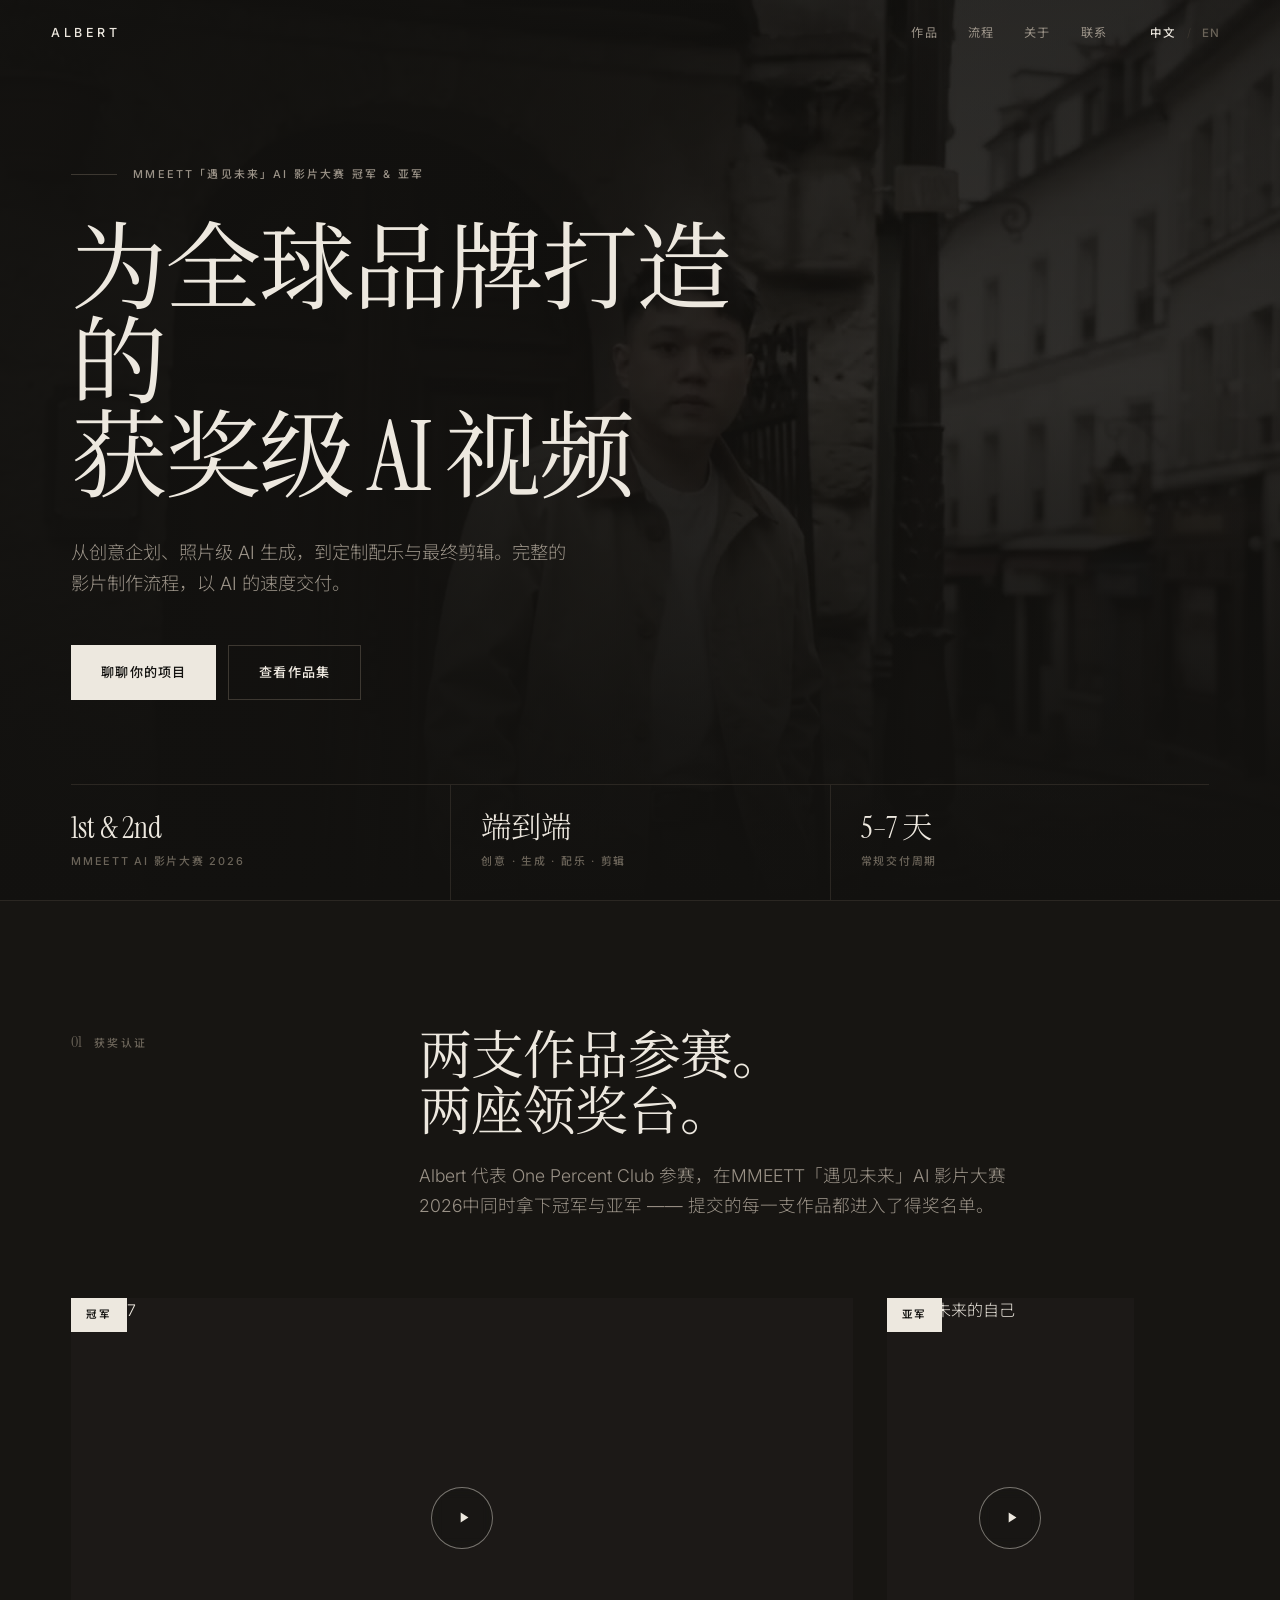
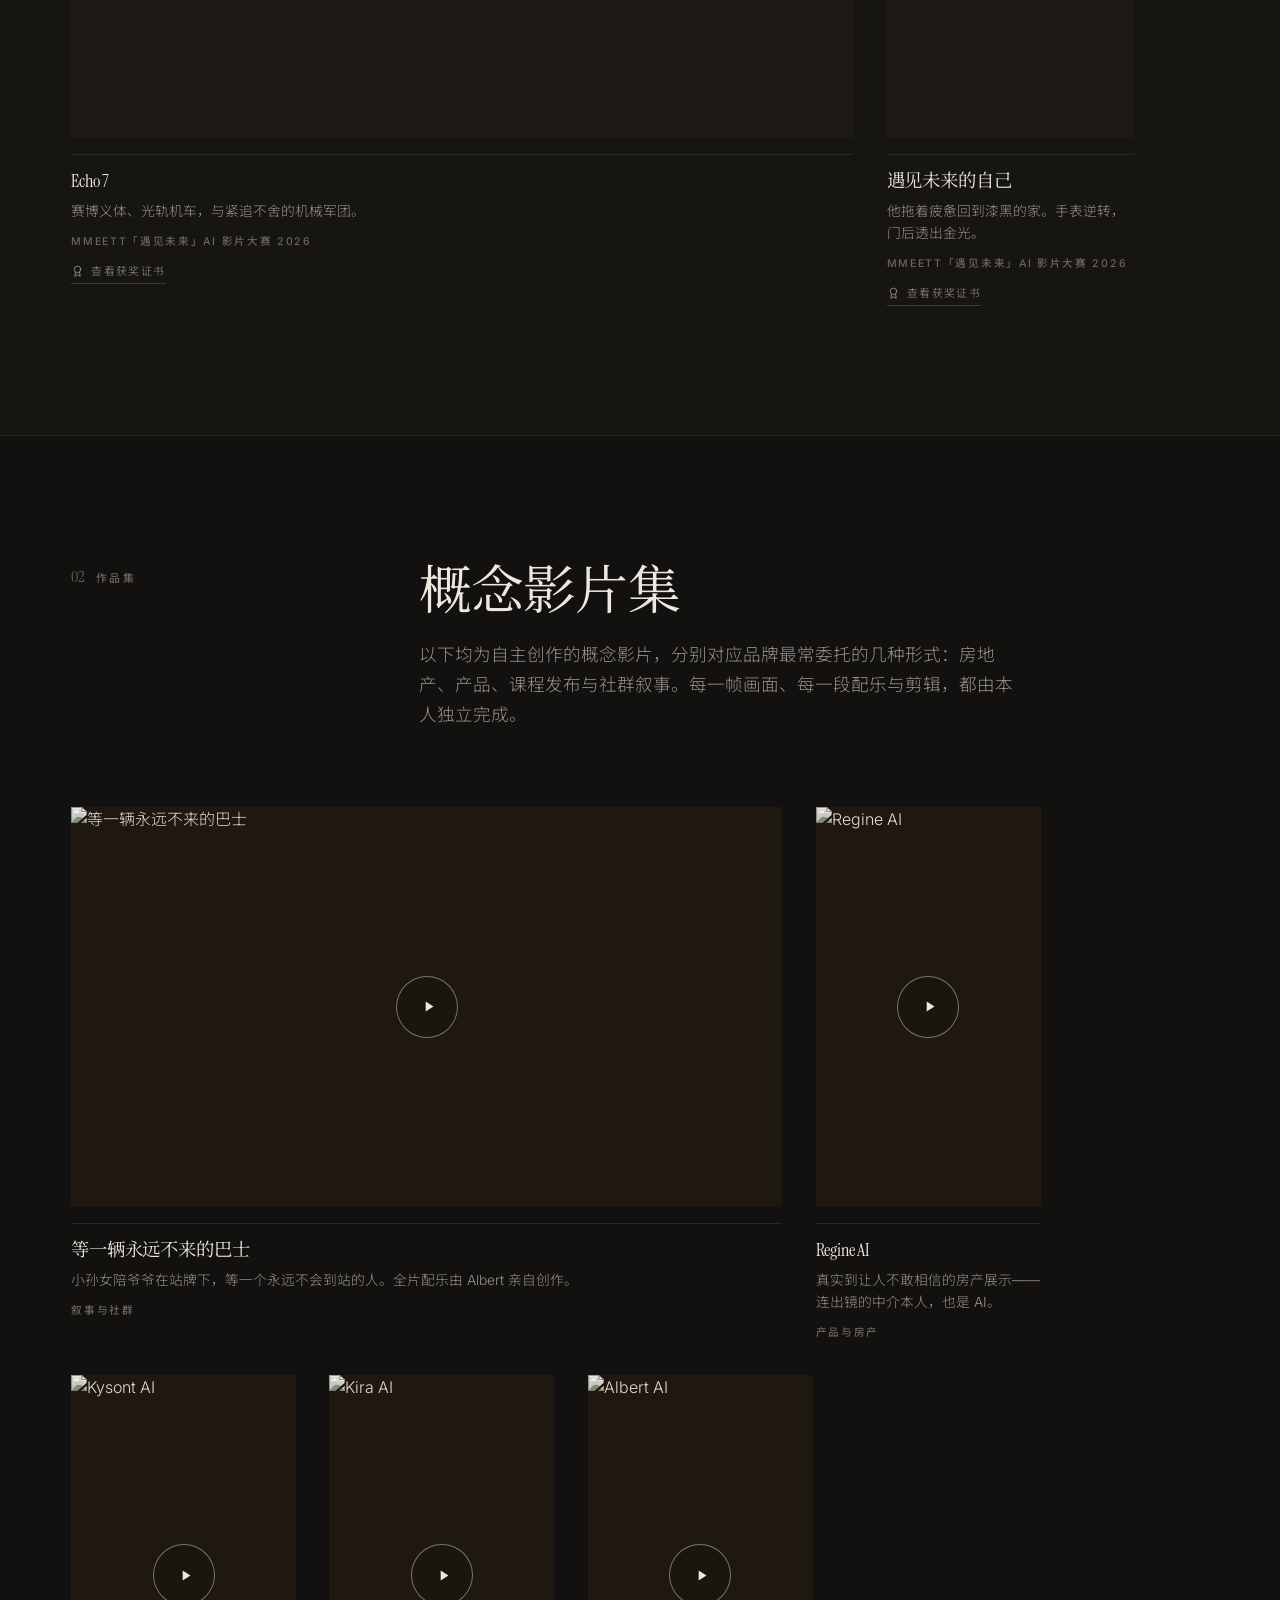
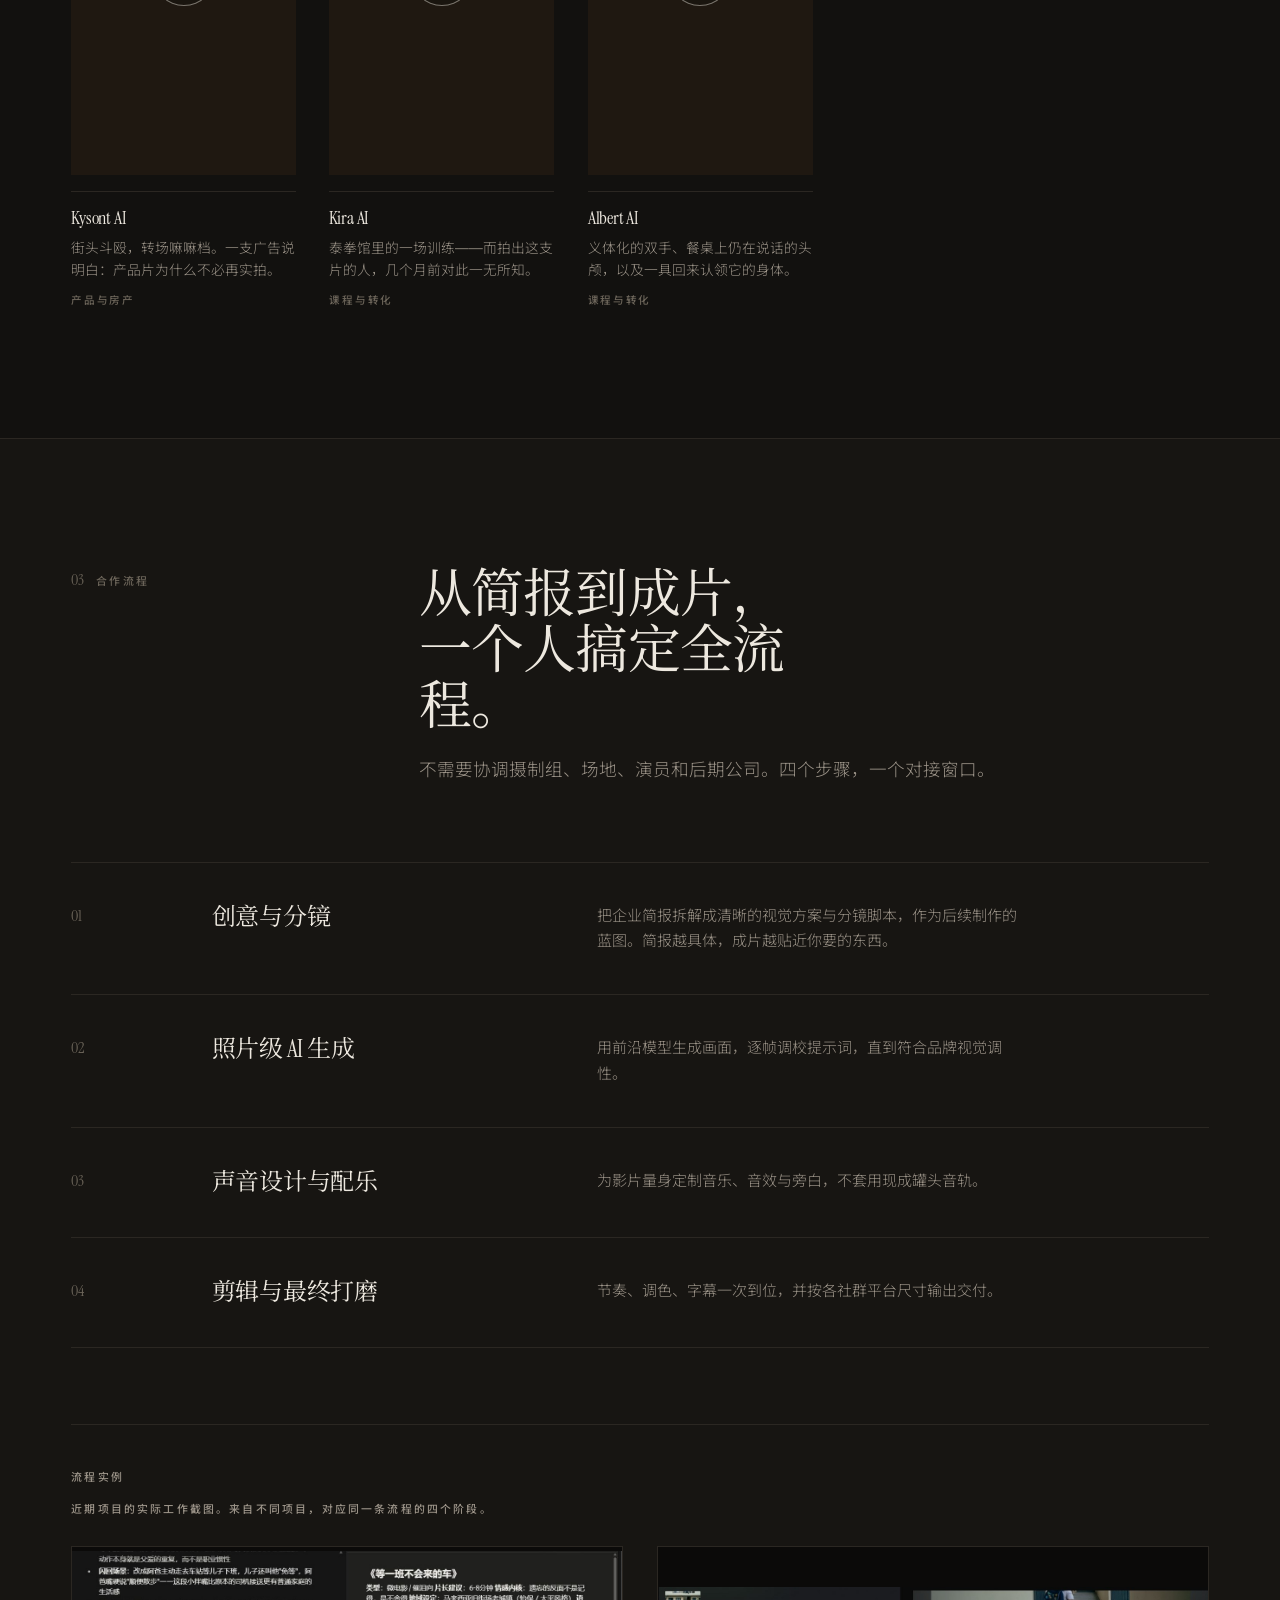
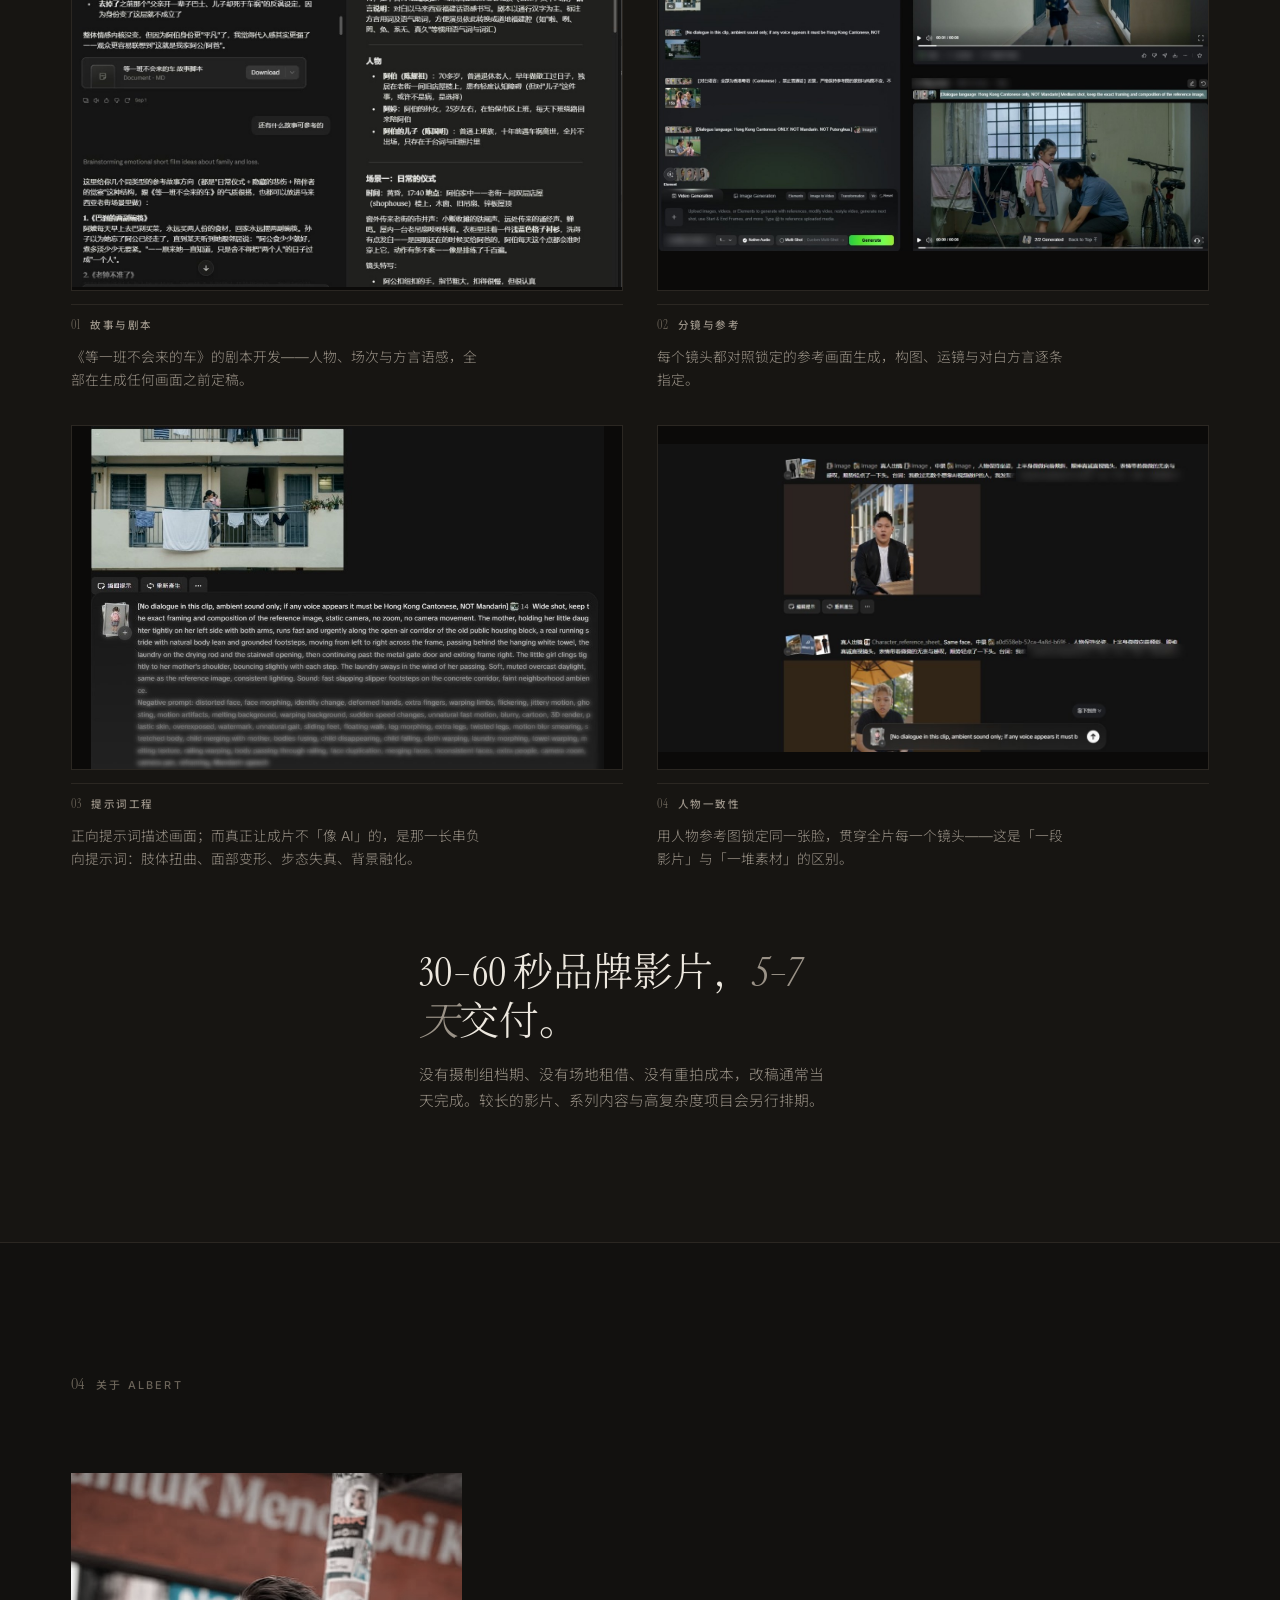
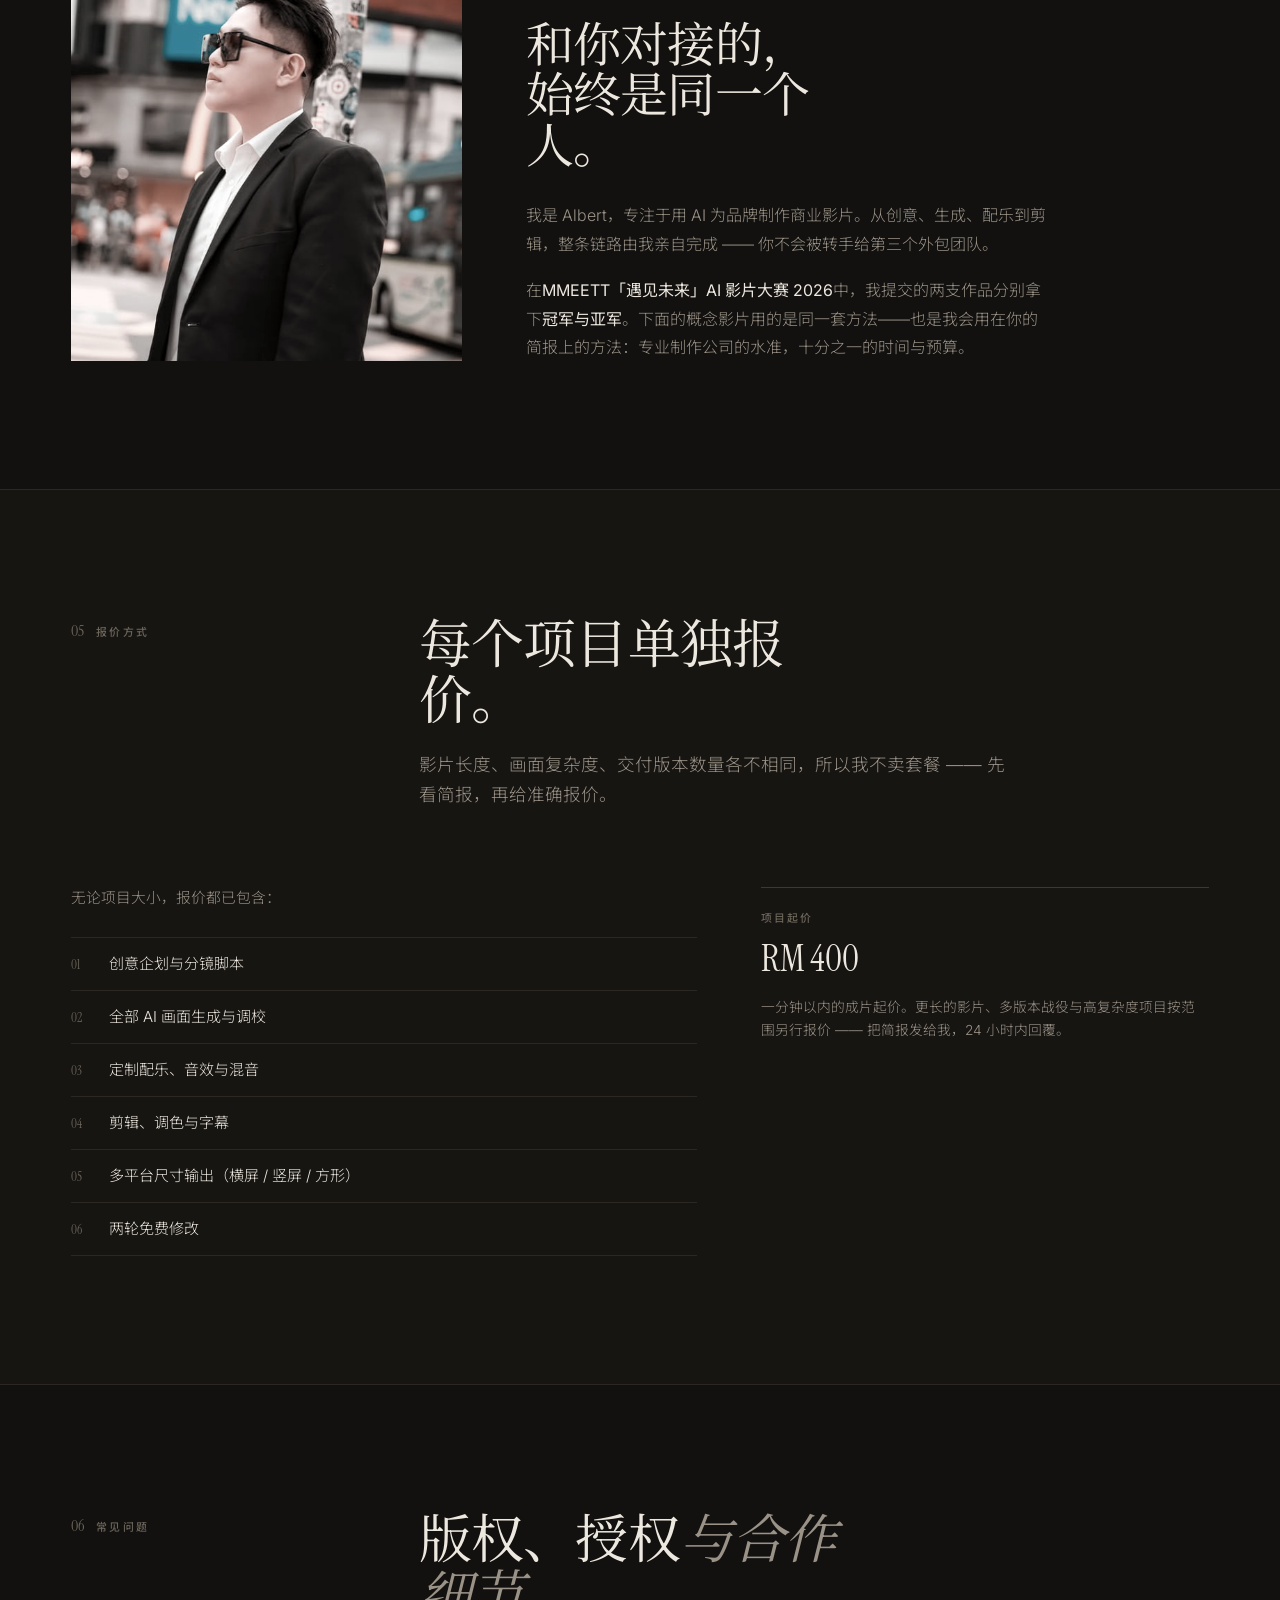
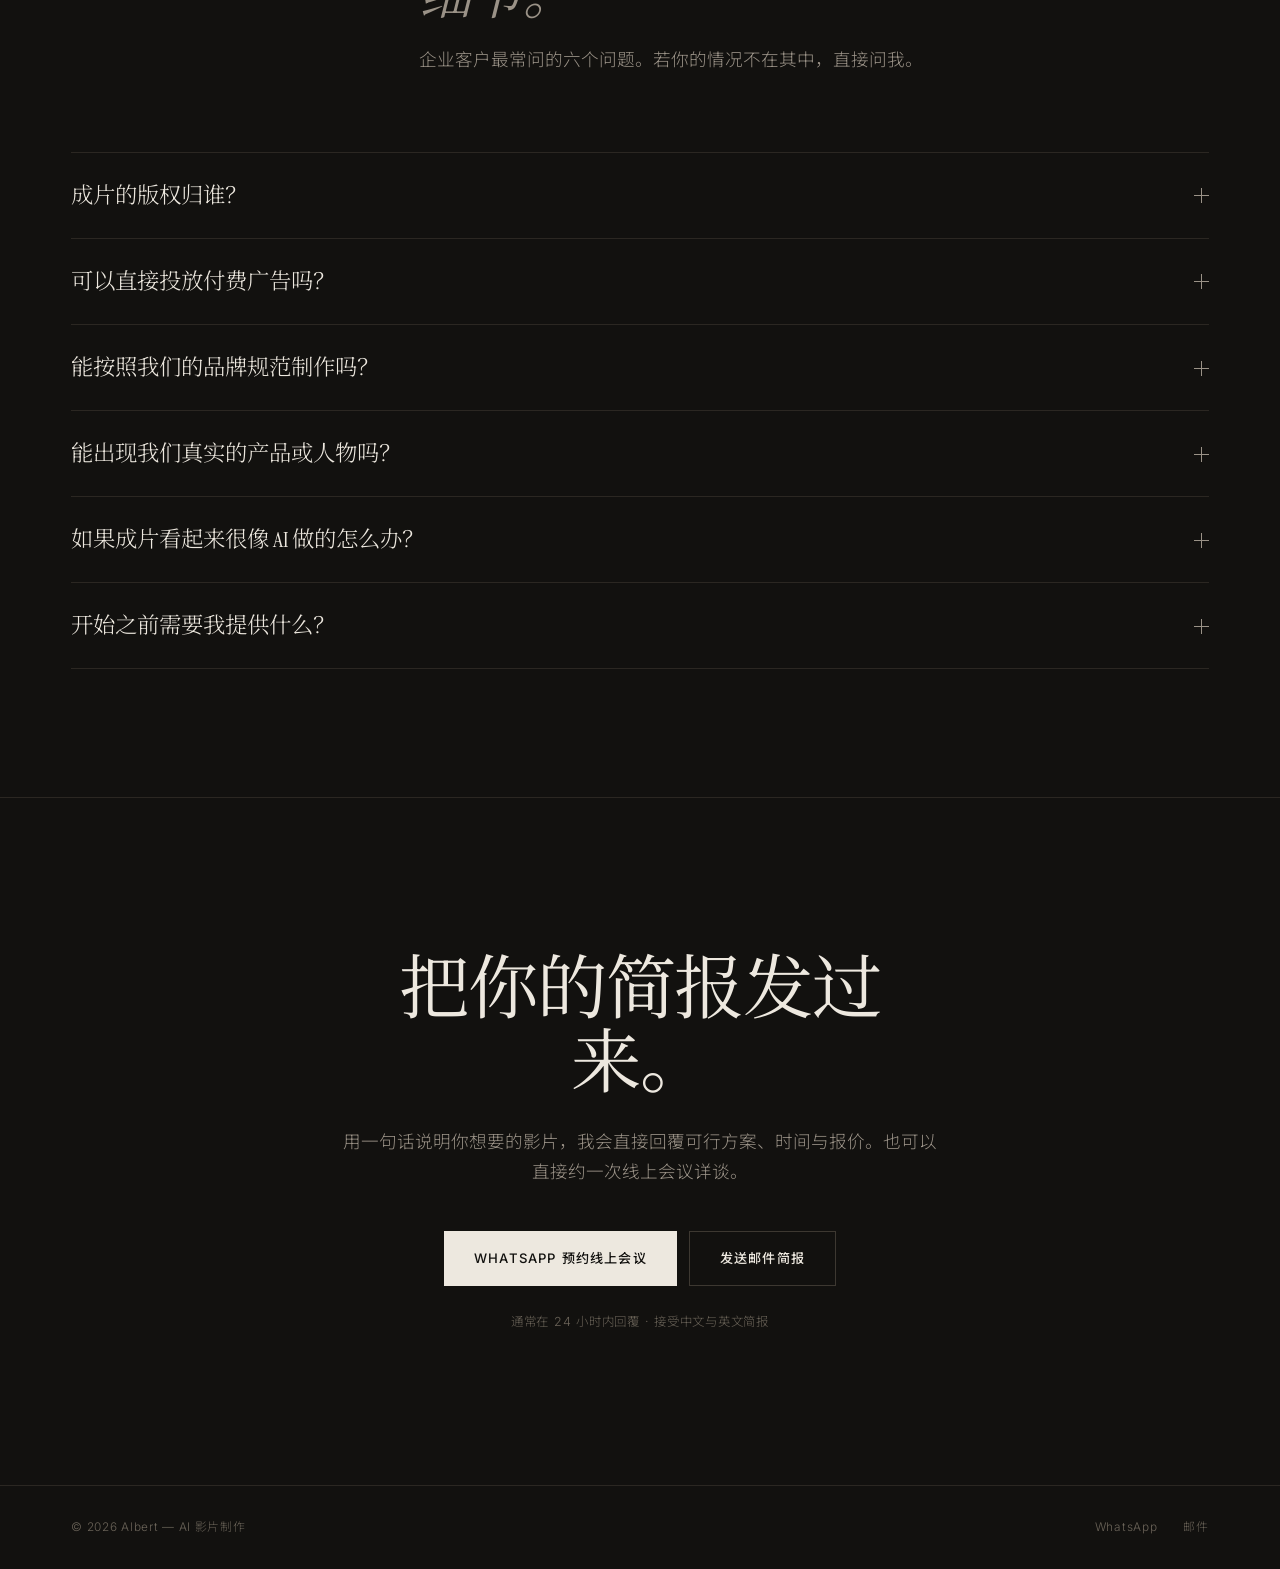
==== commit bcf72d6d: "Add process case study with real working screenshots Replaces the four placeholder slots in section " ====
--- a/index.html
+++ b/index.html
@@ -302,20 +302,19 @@
 .case-head{display:flex;flex-wrap:wrap;align-items:baseline;gap:14px;margin-bottom:28px}
 .case-head .label{color:var(--dim)}
 .case-head .proj{font-family:var(--display);font-size:1.15rem}
-.case-grid{display:grid;grid-template-columns:repeat(4,1fr);gap:clamp(12px,2vw,22px)}
-.case-cell figure{position:relative;aspect-ratio:16/10;overflow:hidden;background:var(--surface)}
-.case-cell img{width:100%;height:100%;object-fit:cover}
-.case-cell .ph{
-  position:absolute;inset:0;border:1px dashed var(--rule-2);
-  display:flex;flex-direction:column;align-items:center;justify-content:center;gap:8px;
-  text-align:center;padding:14px;
-}
-.case-cell .ph b{font-family:var(--display);font-size:.95rem;color:var(--dim);font-weight:400}
-.case-cell .ph em{font-style:normal;font-size:.62rem;letter-spacing:.14em;text-transform:uppercase;color:var(--dimmer)}
+.case-grid{display:grid;grid-template-columns:repeat(2,1fr);gap:clamp(18px,2.6vw,34px)}
+.case-cell figure{
+  position:relative;aspect-ratio:16/10;overflow:hidden;
+  background:#0B0A09;border:1px solid var(--rule);
+  transition:border-color .4s var(--ease);
+}
+.case-cell figure:hover{border-color:var(--rule-2)}
+/* contain, not cover: cropping a UI screenshot destroys the evidence */
+.case-cell img{width:100%;height:100%;object-fit:contain}
 .case-cell .st{display:flex;gap:10px;align-items:baseline;margin-top:13px;padding-top:11px;border-top:1px solid var(--rule)}
 .case-cell .st .n{font-family:var(--display);font-size:.78rem;color:var(--dimmer)}
 .case-cell .st .x{font-size:.66rem;letter-spacing:.14em;text-transform:uppercase;color:var(--dim);font-weight:500}
-.case-cell p{font-size:.82rem;color:var(--dim);line-height:1.6;margin-top:8px}
+.case-cell p{font-size:.86rem;color:var(--dim);line-height:1.66;margin-top:10px;max-width:46ch}
 
 /* ===== FAQ ===== */
 .faq{border-top:1px solid var(--rule)}
@@ -365,7 +364,7 @@
 }
 .lightbox[hidden]{display:none}
 .lightbox.show{opacity:1}
-.lightbox img{max-width:100%;max-height:90vh;object-fit:contain}
+.lightbox img{max-width:100%;max-height:90vh;width:auto;height:auto;object-fit:contain}
 .lb-close{
   position:absolute;top:22px;right:26px;width:44px;height:44px;
   border:1px solid var(--rule-2);color:var(--bone);font-size:1.3rem;line-height:1;
@@ -389,7 +388,6 @@
   .step p{grid-column:2}
   .about{grid-template-columns:1fr;gap:34px;align-items:start}
   .about-photo{max-width:320px;aspect-ratio:1/1}
-  .case-grid{grid-template-columns:repeat(2,1fr)}
   .quote{grid-template-columns:1fr;gap:40px}
 }
 @media (max-width:760px){
@@ -668,16 +666,30 @@
   // "auto" shows the category tabs once there are 9+ pieces; true/false force it.
   showTabs: "auto",
 
-  // ▸ NEEDS 4 STILLS FROM ALBERT. Set `src` to a filename in this folder
-  //   (e.g. "case-01-board.jpg") and the dashed placeholder is replaced.
-  //   `project` names which film is being walked through.
+  // Working screenshots. `note` says what the frame demonstrates.
+  // Platform branding is deliberately cropped/blurred out of these images.
   caseStudy: {
-    project: { cn: "Echo 7", en: "Echo 7" },
     stills: [
-      { src: null, stage: { cn: "简报", en: "The brief" } },
-      { src: null, stage: { cn: "分镜", en: "Storyboard" } },
-      { src: null, stage: { cn: "原始生成", en: "Raw generation" } },
-      { src: null, stage: { cn: "成片调色", en: "Final grade" } }
+      { src: "case-01-script.jpg",
+        stage: { cn: "故事与剧本", en: "Story & script" },
+        note: {
+          cn: "《等一班不会来的车》的剧本开发——人物、场次与方言语感，全部在生成任何画面之前定稿。",
+          en: "Developing the screenplay for Waiting For The Bus That Never Comes — characters, scene beats and dialect notes, all settled before a single frame is generated." } },
+      { src: "case-02-shots.jpg",
+        stage: { cn: "分镜与参考", en: "Shot direction" },
+        note: {
+          cn: "每个镜头都对照锁定的参考画面生成，构图、运镜与对白方言逐条指定。",
+          en: "Every shot is generated against a locked reference frame, with framing, camera behaviour and spoken dialect specified clip by clip." } },
+      { src: "case-03-prompt.jpg",
+        stage: { cn: "提示词工程", en: "Prompt engineering" },
+        note: {
+          cn: "正向提示词描述画面；而真正让成片不「像 AI」的，是那一长串负向提示词：肢体扭曲、面部变形、步态失真、背景融化。",
+          en: "The positive prompt describes the shot. The negative prompt — warping limbs, face morphing, unnatural gait, melting background — is what keeps it from looking generated." } },
+      { src: "case-04-character.jpg",
+        stage: { cn: "人物一致性", en: "Character consistency" },
+        note: {
+          cn: "用人物参考图锁定同一张脸，贯穿全片每一个镜头——这是「一段影片」与「一堆素材」的区别。",
+          en: "A character reference sheet holds the same face across every shot in the film — the detail that separates a sequence from a pile of clips." } }
     ]
   }
 };
@@ -733,8 +745,8 @@
     slot_label:"影片位", slot_hint:"待上传",
     faq_eyebrow:"常见问题", faq_h2:"版权、授权<em>与合作细节。</em>",
     faq_lede:"企业客户最常问的六个问题。若你的情况不在其中，直接问我。",
-    case_label:"流程实例", case_note:"以下为单一项目从简报到成片的完整过程。",
-    case_stage:"阶段", case_ph:"待补图",
+    case_label:"流程实例", case_note:"近期项目的实际工作截图。来自不同项目，对应同一条流程的四个阶段。",
+    case_ph:"待补图",
     faq:[
       {q:"成片的版权归谁？",
        a:"归你。尾款结清后，影片的完整所有权与商业使用权即转移给你，包括付费广告、电视播放与社群平台，没有年限限制，也没有二次授权费用。"},
@@ -796,8 +808,8 @@
     slot_label:"Video slot", slot_hint:"To be added",
     faq_eyebrow:"Questions", faq_h2:"Ownership, usage<em> and the fine print.</em>",
     faq_lede:"The six things corporate clients ask before commissioning. If yours isn’t here, just ask.",
-    case_label:"Process in practice", case_note:"One project, brief to final frame.",
-    case_stage:"Stage", case_ph:"Still to come",
+    case_label:"Process in practice", case_note:"Working screenshots from recent productions. Different projects, four stages of one pipeline.",
+    case_ph:"Still to come",
     faq:[
       {q:"Who owns the finished video?",
        a:"You do. On final payment, full ownership and unlimited commercial usage rights transfer to you — paid advertising, broadcast and social included. No term limit, no recurring licence fee."},
@@ -963,24 +975,39 @@
 function renderCase(){
   const box = document.getElementById('case');
   const cs = CONFIG.caseStudy;
-  if (!box || !cs){ return; }
+  if (!box || !cs) return;
   box.innerHTML =
     '<div class="case-head">'
       + '<span class="label">' + t('case_label') + '</span>'
-      + '<span class="proj">' + cs.project[lang] + '</span>'
-      + '<span class="label" style="flex:1 1 100%">' + t('case_note') + '</span>'
+      + '<span class="label" style="flex:1 1 100%;color:var(--dim)">' + t('case_note') + '</span>'
     + '</div>';
+
   const grid = document.createElement('div');
   grid.className = 'case-grid';
+
   cs.stills.forEach((st, i) => {
     const n = String(i + 1).padStart(2, '0');
     const cell = document.createElement('div');
     cell.className = 'case-cell';
-    const inner = st.src
-      ? '<img src="' + st.src + '" alt="' + st.stage[lang] + '" loading="lazy">'
-      : '<div class="ph"><b>' + st.stage[lang] + '</b><em>' + t('case_ph') + '</em></div>';
-    cell.innerHTML = '<figure>' + inner + '</figure>'
-      + '<div class="st"><span class="n">' + n + '</span><span class="x">' + st.stage[lang] + '</span></div>';
+
+    const fig = document.createElement('figure');
+    if (st.src){
+      fig.innerHTML = '<img src="' + st.src + '" alt="' + st.stage[lang] + '" loading="lazy">';
+    } else {
+      fig.innerHTML = '<div class="ph"><b>' + st.stage[lang] + '</b><em>' + t('case_ph') + '</em></div>';
+    }
+    cell.appendChild(fig);
+
+    const meta = document.createElement('div');
+    meta.className = 'st';
+    meta.innerHTML = '<span class="n">' + n + '</span><span class="x">' + st.stage[lang] + '</span>';
+    cell.appendChild(meta);
+
+    if (st.note){
+      const pEl = document.createElement('p');
+      pEl.textContent = st.note[lang];
+      cell.appendChild(pEl);
+    }
     grid.appendChild(cell);
   });
   box.appendChild(grid);
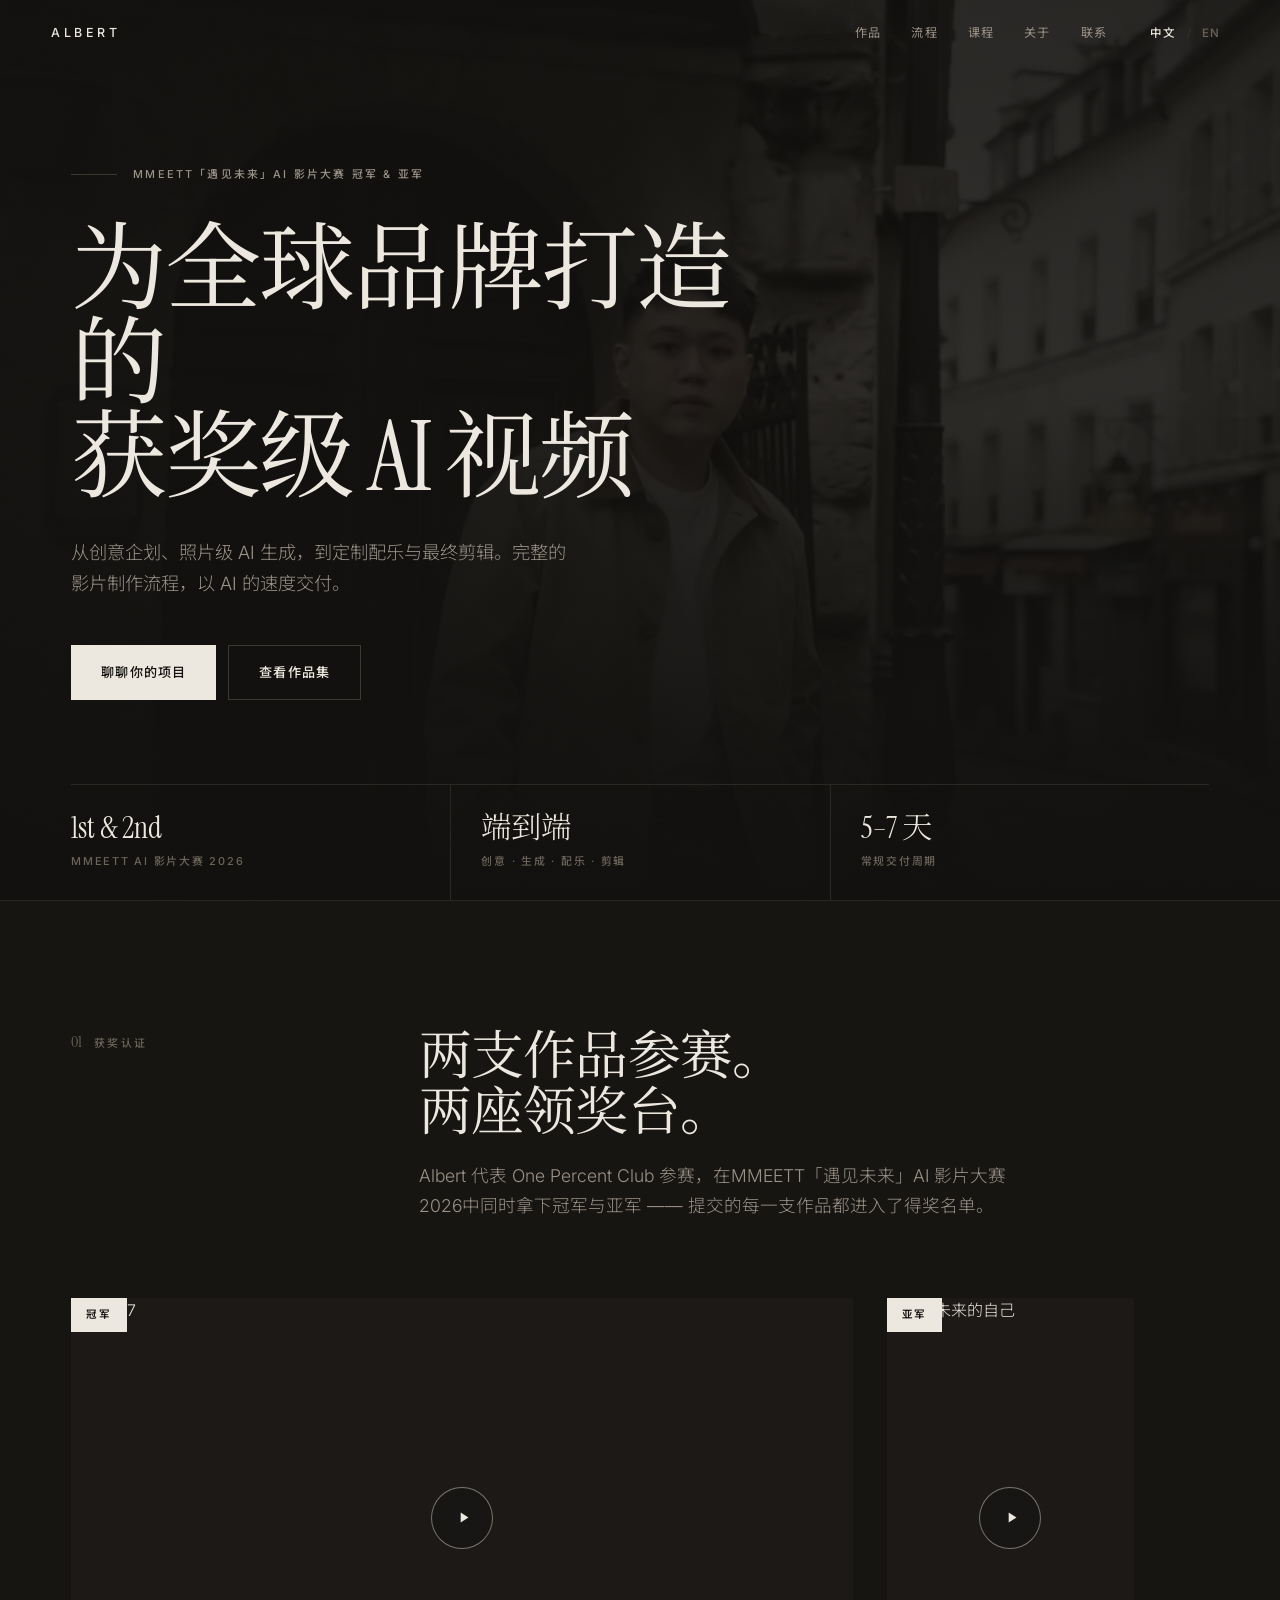
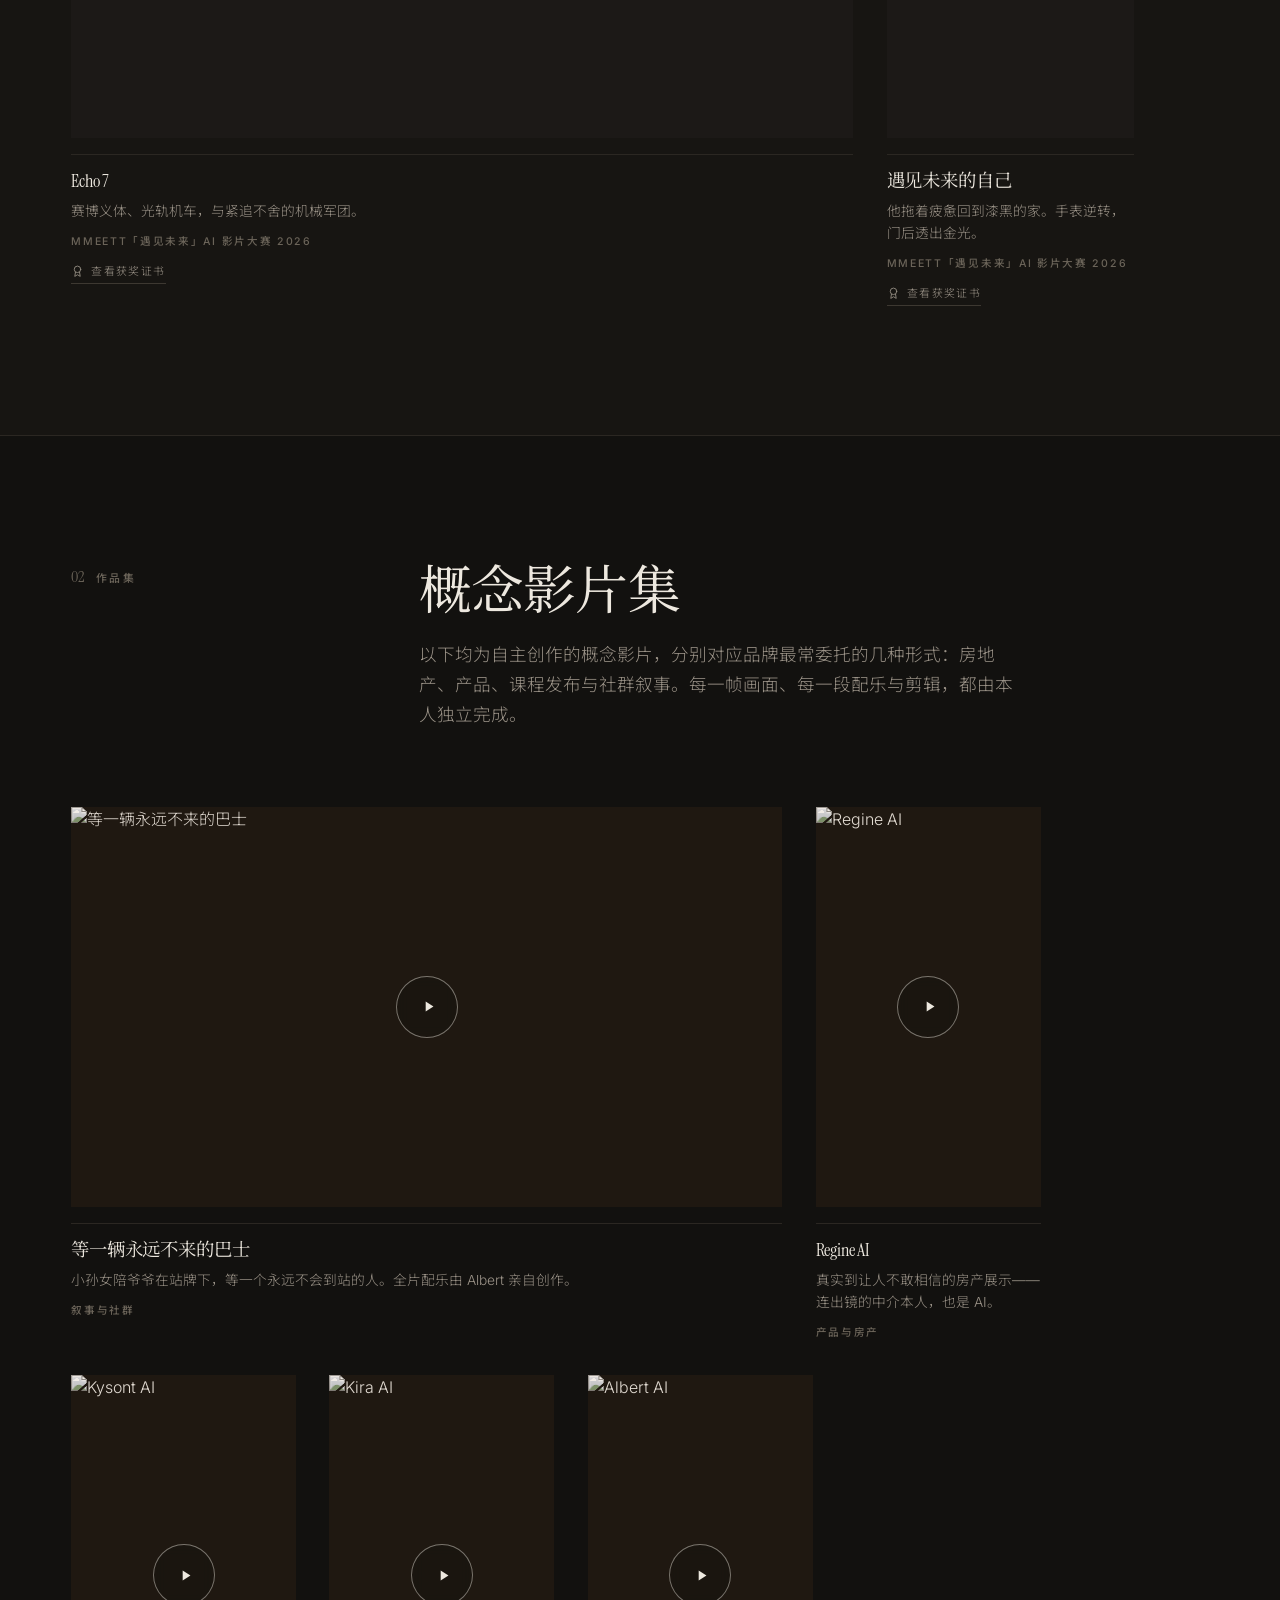
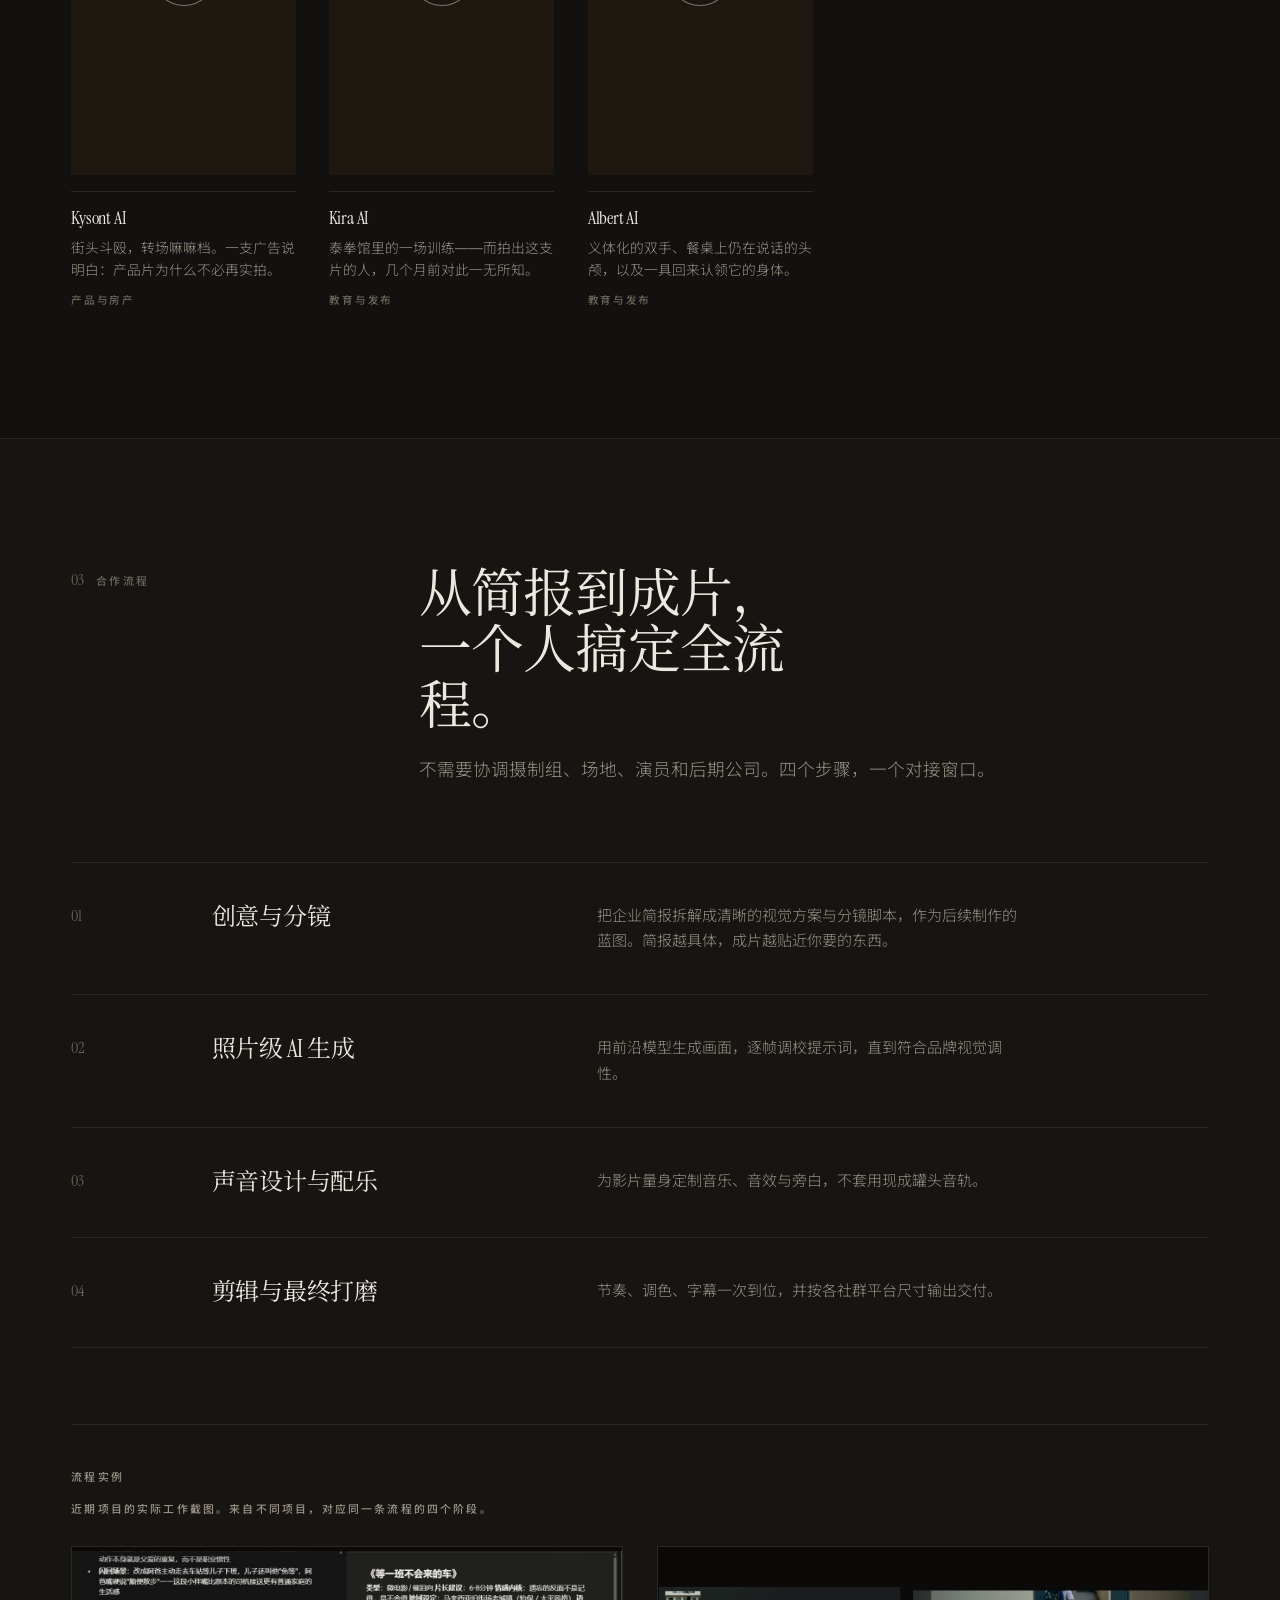
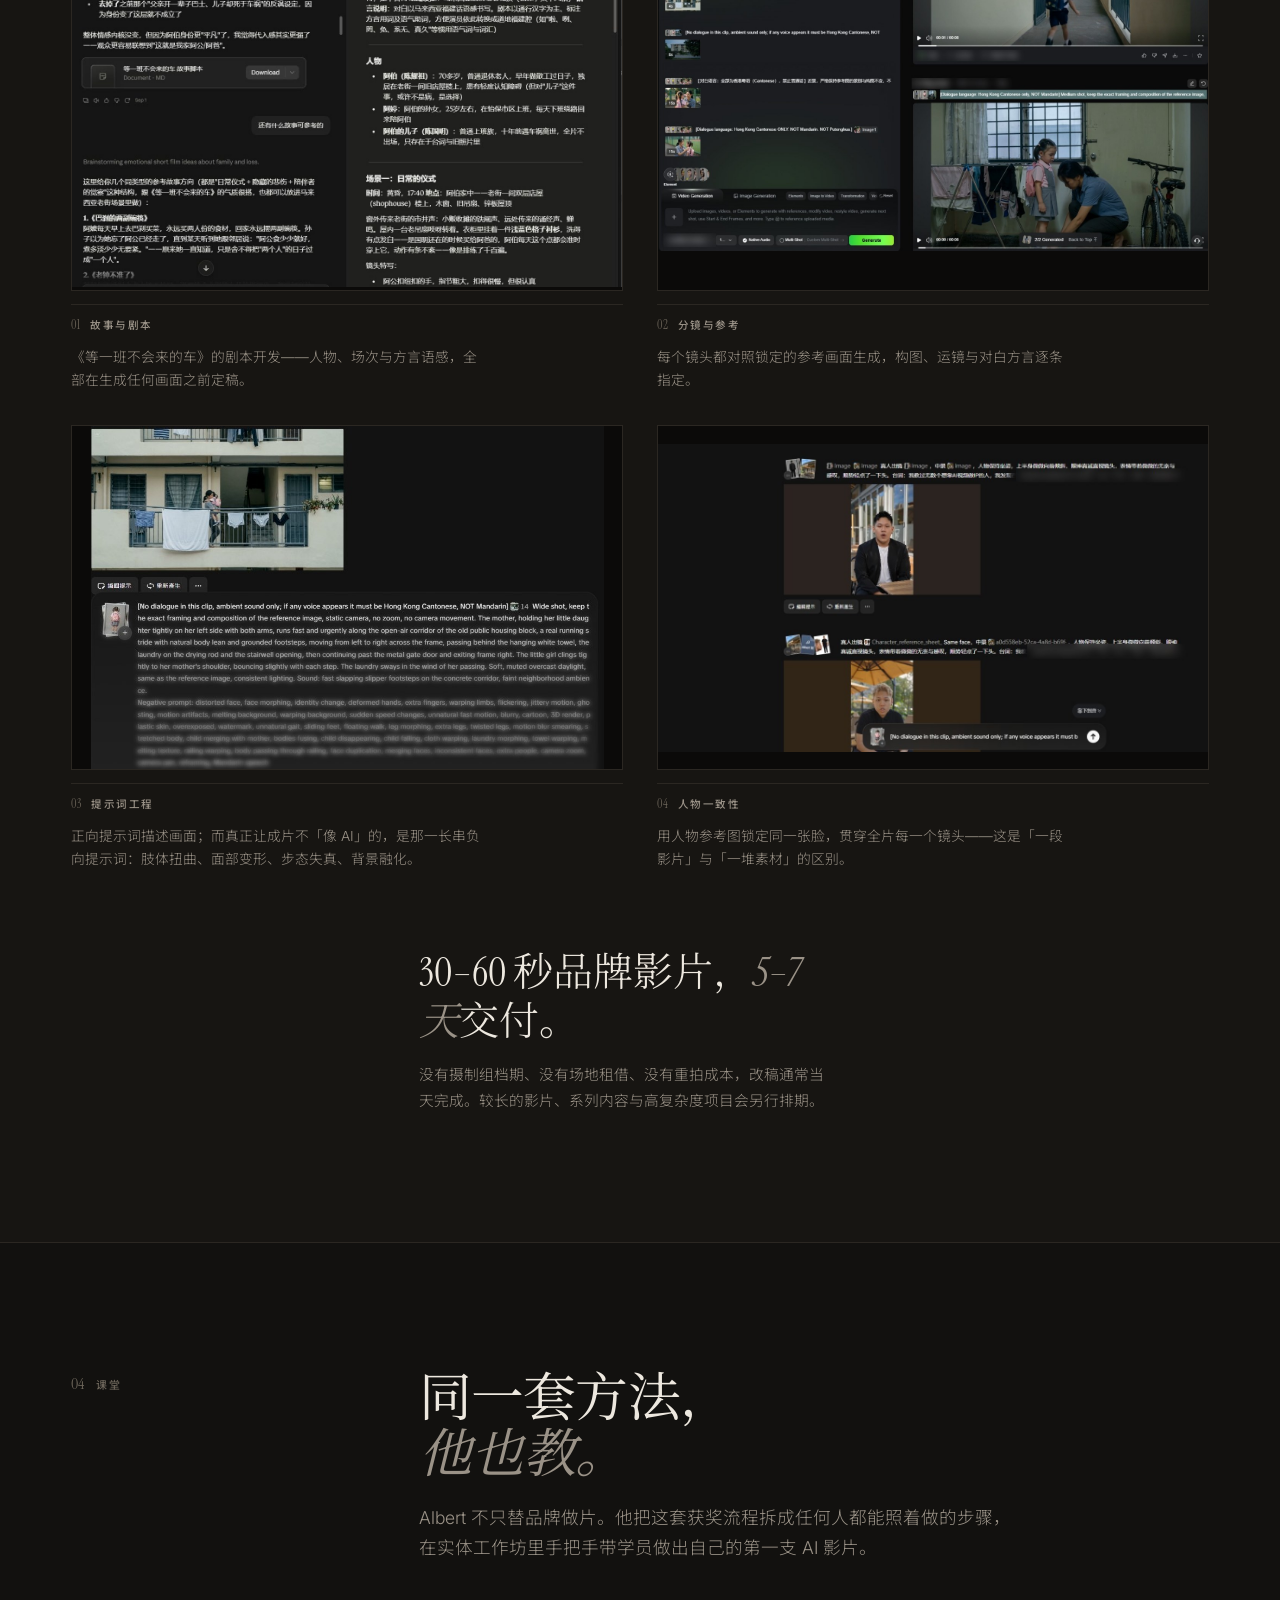
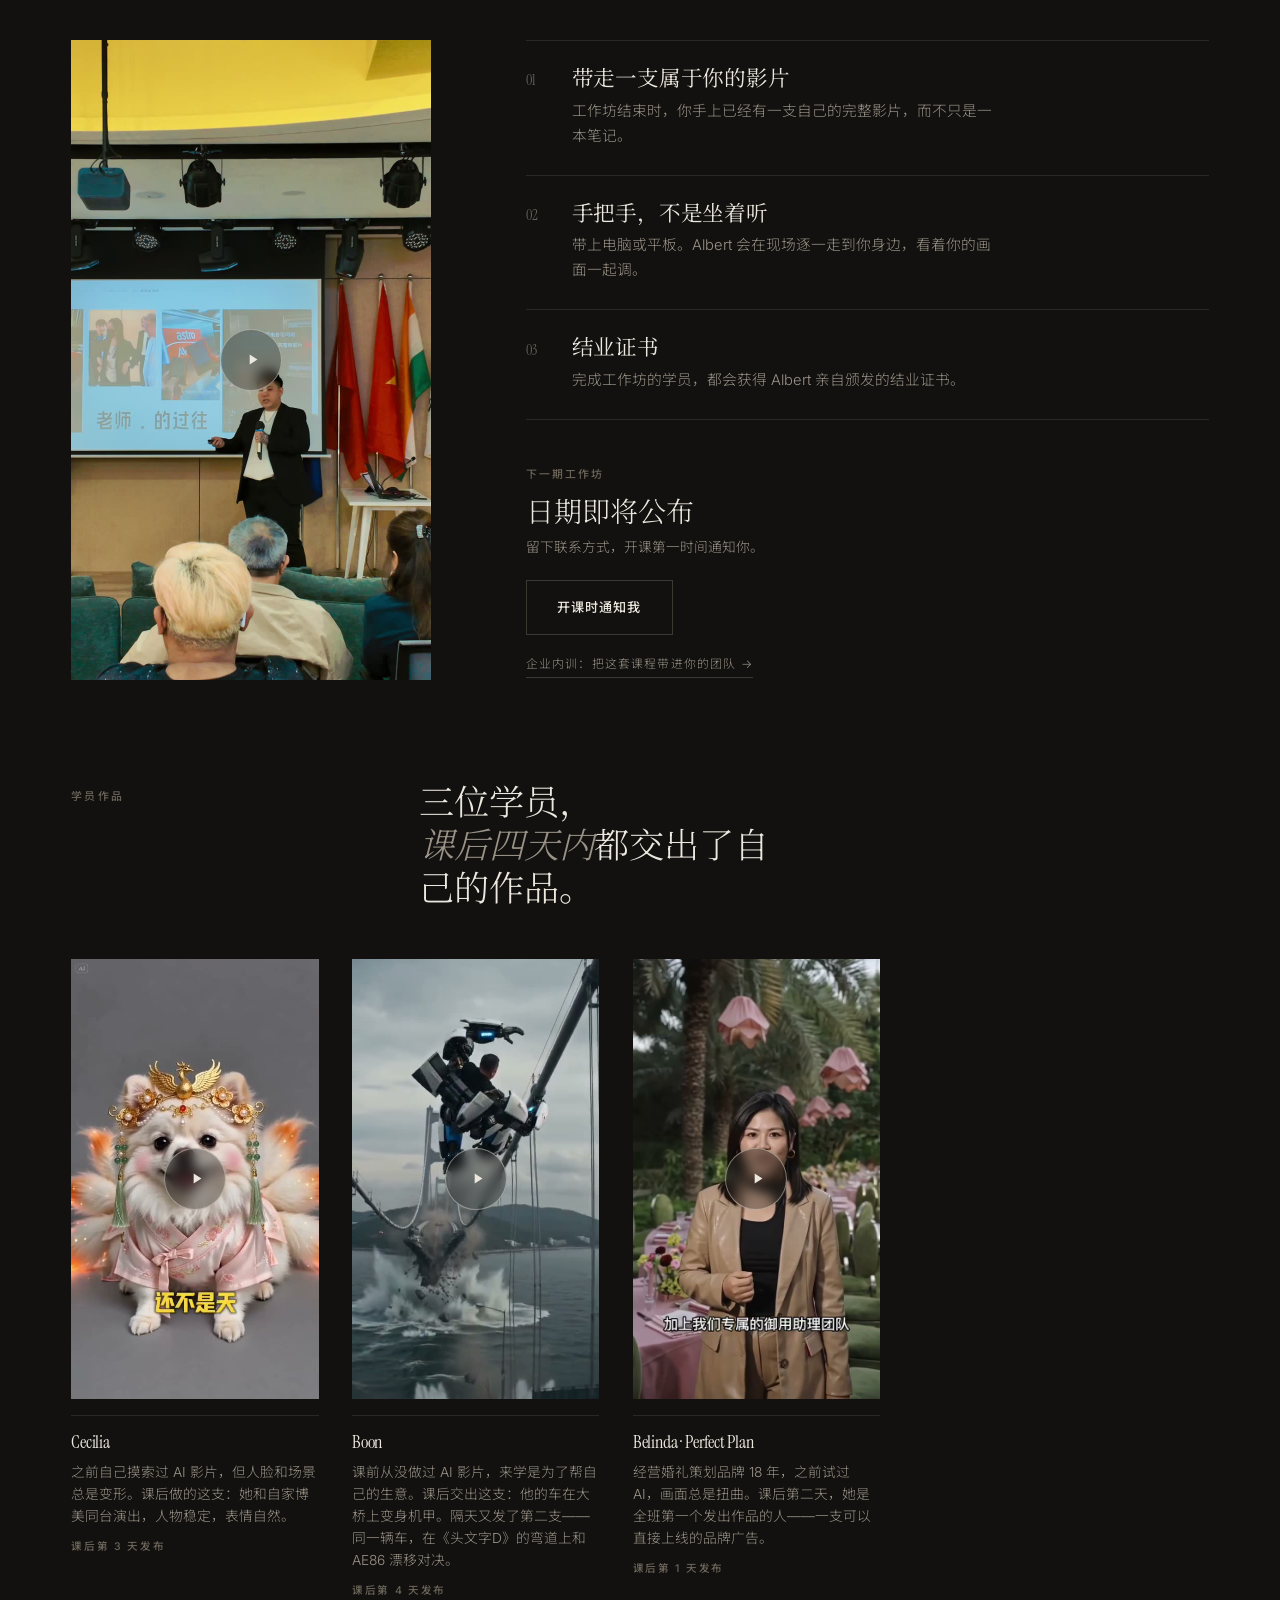
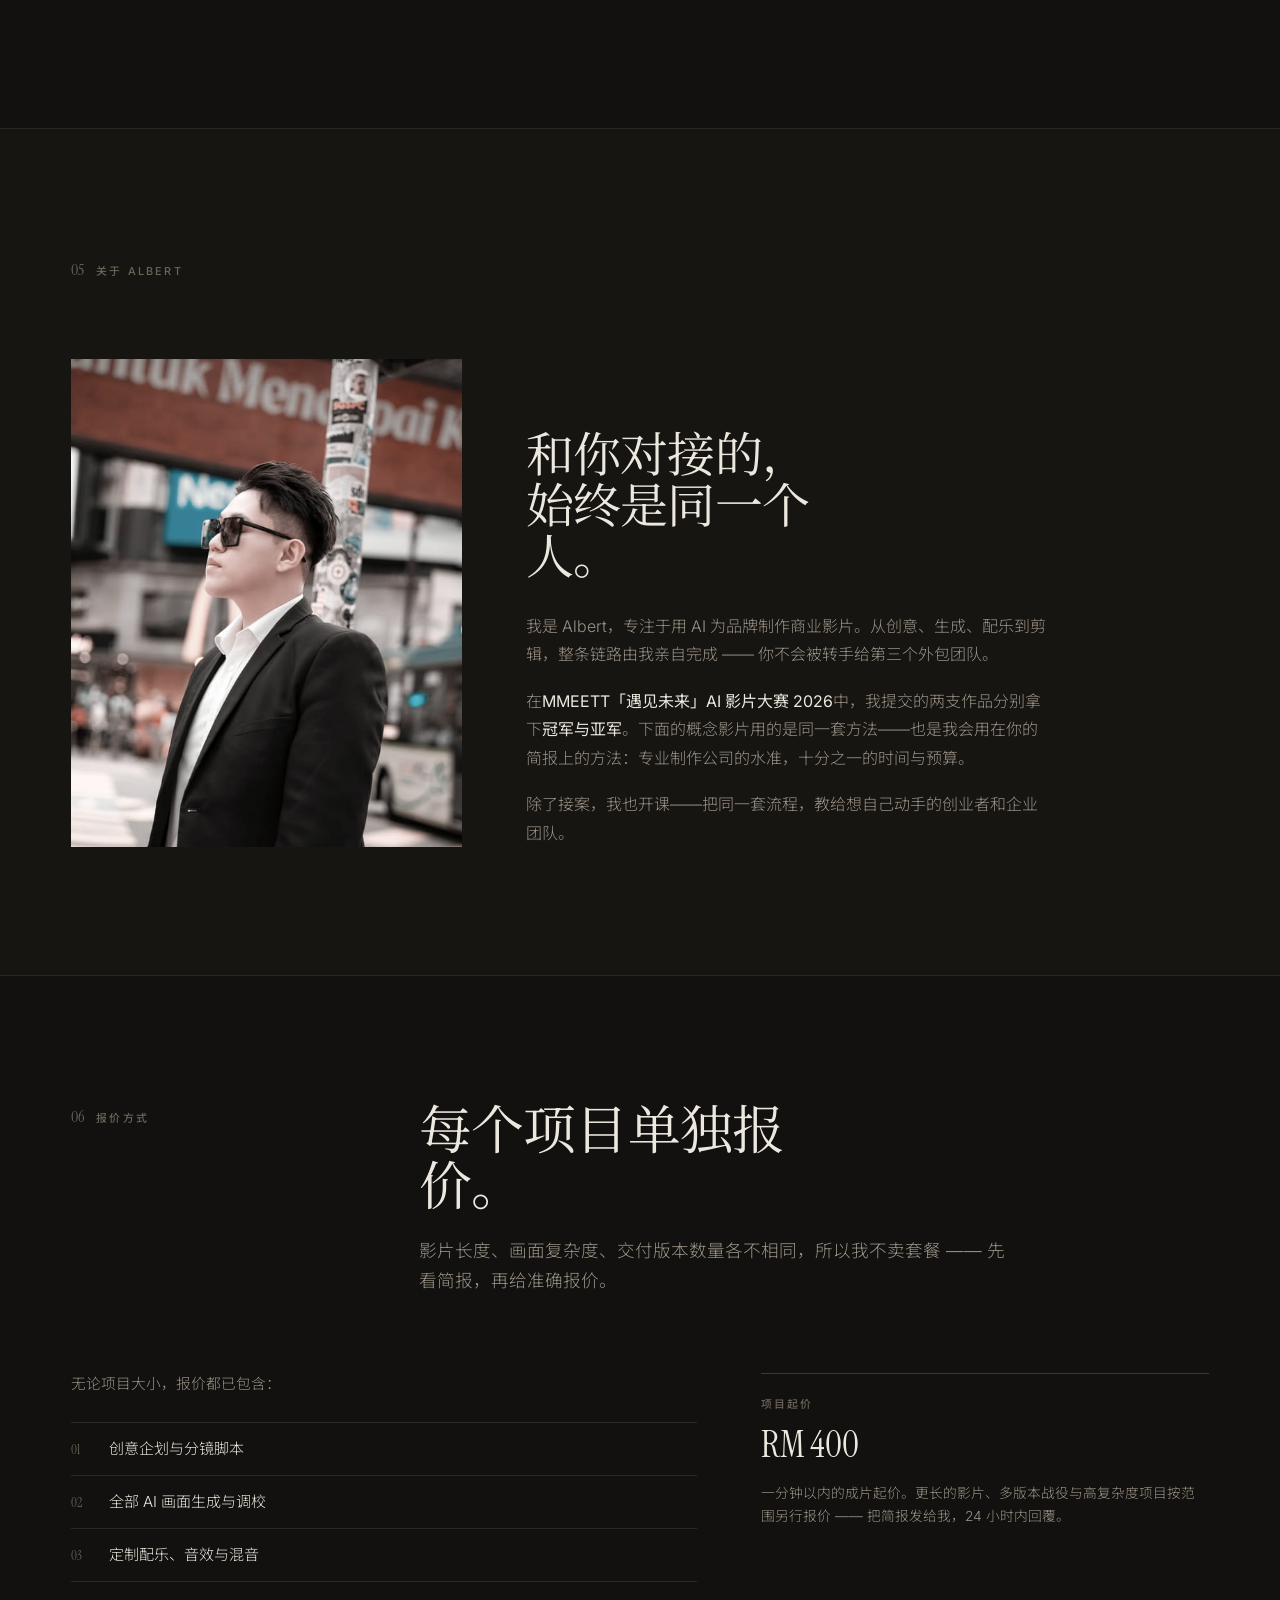
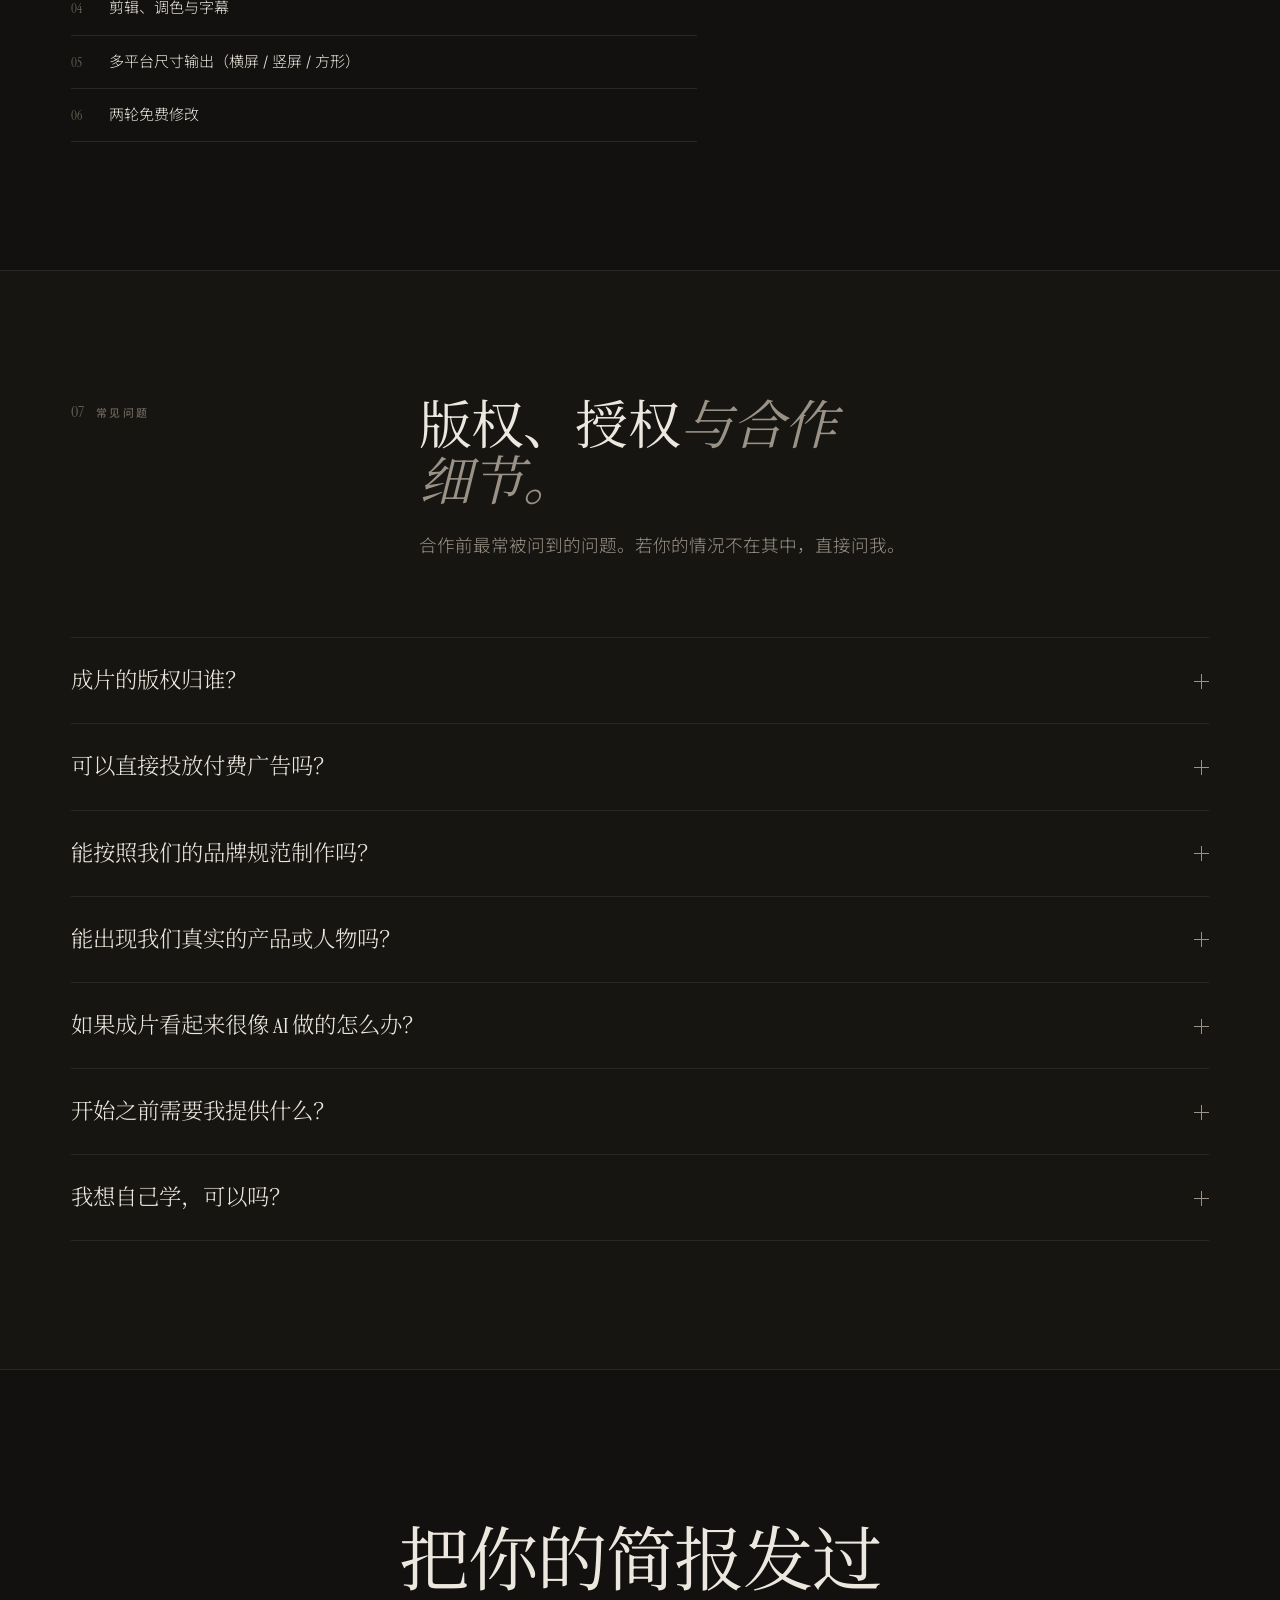
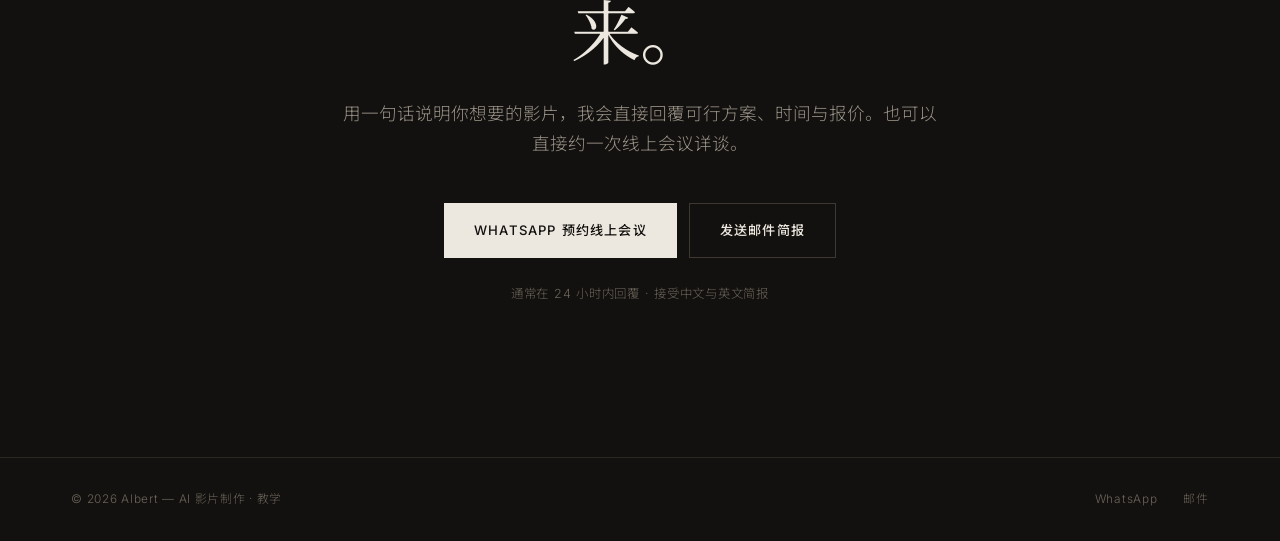
==== commit add15056: "Add teaching section with class reel and student films New section 04 shows Albert also teaches: wor" ====
--- a/index.html
+++ b/index.html
@@ -4,7 +4,7 @@
 <meta charset="UTF-8">
 <meta name="viewport" content="width=device-width, initial-scale=1.0">
 <title>Albert — AI Film Production</title>
-<meta name="description" content="Award-winning AI film production. Concept, photorealistic generation, original score and final edit — end to end.">
+<meta name="description" content="Award-winning AI film production. Concept, photorealistic generation, original score and final edit — end to end. Also teaches the process in hands-on workshops and in-house training.">
 <meta property="og:title" content="Albert — AI Film Production">
 <meta property="og:description" content="1st & 2nd Place, MMEETT “Meet The Future” AI Film Competition 2026. Concept, generation, original score and final edit — end to end.">
 <meta property="og:type" content="website">
@@ -273,6 +273,37 @@
 .pull .q em{font-style:italic;color:var(--dim)}
 .pull p{font-size:.92rem;color:var(--dim);max-width:46ch;margin-top:18px;line-height:1.72}
 
+/* ===== TEACHING ===== */
+.teach{display:grid;grid-template-columns:minmax(0,4fr) minmax(0,7fr);gap:clamp(28px,5vw,80px);align-items:start}
+.teach-reel .vid{height:auto;width:100%;max-width:360px}
+.vid video{position:absolute;inset:0;width:100%;height:100%;object-fit:contain;background:#000;z-index:5}
+.teach-points{border-top:1px solid var(--rule)}
+.teach-points li{
+  display:grid;grid-template-columns:34px minmax(0,1fr);gap:12px;
+  padding:clamp(18px,2.4vw,26px) 0;border-bottom:1px solid var(--rule);
+}
+.teach-points .i{font-family:var(--display);font-size:.9rem;color:var(--dimmer);padding-top:.2em}
+.teach-points h3{font-size:clamp(1.1rem,1.7vw,1.35rem);margin-bottom:6px}
+.teach-points p{font-size:.92rem;color:var(--dim);line-height:1.7;max-width:48ch}
+.next-class{margin-top:clamp(28px,3.6vw,40px)}
+.next-class .v{font-family:var(--display);font-size:clamp(1.3rem,2.4vw,1.75rem);line-height:1.2;margin:10px 0 6px}
+.next-class .sub{font-size:.86rem;color:var(--dim);margin-bottom:22px}
+.team-link{
+  display:inline-flex;align-items:center;gap:8px;margin-top:20px;
+  font-size:.74rem;letter-spacing:.1em;text-transform:uppercase;color:var(--dim);
+  border-bottom:1px solid var(--rule-2);padding-bottom:3px;transition:color .3s,border-color .3s;
+}
+.team-link:hover{color:var(--bone);border-color:var(--dim)}
+.students{margin-top:clamp(64px,8vw,110px)}
+.students-head{
+  display:grid;grid-template-columns:minmax(0,3fr) minmax(0,8fr);gap:clamp(20px,4vw,56px);
+  margin-bottom:clamp(30px,4vw,48px);
+}
+.students-head .q{font-family:var(--display);font-size:clamp(1.4rem,3vw,2.2rem);line-height:1.22;max-width:24ch}
+.students-head .q em{font-style:italic;color:var(--dim)}
+.student-grid{display:flex;flex-wrap:wrap;align-items:flex-start;gap:clamp(18px,2.6vw,34px);--card-h:440px}
+.student-grid .work-item{max-width:calc(var(--card-h) * 9 / 16)}
+
 /* ===== ABOUT ===== */
 .about{display:grid;grid-template-columns:minmax(0,4fr) minmax(0,7fr);gap:clamp(28px,5vw,80px);align-items:end}
 .about-photo{position:relative;overflow:hidden;aspect-ratio:4/5;background:var(--surface)}
@@ -386,6 +417,9 @@
   .step{grid-template-columns:minmax(0,1fr) minmax(0,5fr);row-gap:10px}
   .step .n{grid-row:1}
   .step p{grid-column:2}
+  .teach{grid-template-columns:1fr;gap:40px}
+  .students-head{grid-template-columns:1fr;gap:12px}
+  .student-grid{--card-h:360px}
   .about{grid-template-columns:1fr;gap:34px;align-items:start}
   .about-photo{max-width:320px;aspect-ratio:1/1}
   .quote{grid-template-columns:1fr;gap:40px}
@@ -403,6 +437,15 @@
   .hero-cta .btn,.final-btns .btn{flex:1 1 100%}
   .cap h3{font-size:1rem}
   .case-grid{grid-template-columns:1fr}
+  .teach-reel .vid{max-width:300px}
+  /* phones: student films scroll sideways instead of stacking three tall cards */
+  .student-grid{
+    display:flex;flex-wrap:nowrap;overflow-x:auto;scroll-snap-type:x mandatory;
+    margin:0 calc(var(--gut) * -1);padding:0 var(--gut) 6px;scrollbar-width:none;
+  }
+  .student-grid::-webkit-scrollbar{display:none}
+  .student-grid .work-item{flex:0 0 64vw;max-width:none;scroll-snap-align:start}
+  .student-grid .vid{height:auto;width:100%}
 }
 @media (prefers-reduced-motion:reduce){
   *{animation-duration:.01ms!important;transition-duration:.01ms!important}
@@ -419,6 +462,7 @@
     <div class="nav-links">
       <a href="#work" data-i18n="nav_work">作品</a>
       <a href="#process" data-i18n="nav_process">流程</a>
+      <a href="#teach" data-i18n="nav_teach">课程</a>
       <a href="#about" data-i18n="nav_about">关于</a>
       <a href="#contact" data-i18n="nav_contact">联系</a>
     </div>
@@ -512,11 +556,42 @@
   </div>
 </section>
 
-<!-- ===== 04 ABOUT ===== -->
-<section class="sec" id="about">
+<!-- ===== 04 TEACHING ===== -->
+<section class="sec" id="teach">
   <div class="wrap">
     <div class="sec-head rv">
-      <div class="idx"><span class="no">04</span><span class="label" data-i18n="about_eyebrow">关于 Albert</span></div>
+      <div class="idx"><span class="no">04</span><span class="label" data-i18n="teach_eyebrow">课堂</span></div>
+      <div>
+        <h2 data-i18n="teach_h2">同一套方法，<em>他也教。</em></h2>
+        <p class="lede" data-i18n="teach_lede"></p>
+      </div>
+    </div>
+    <div class="teach">
+      <div class="teach-reel rv" id="teach-reel"></div>
+      <div class="rv">
+        <ul class="teach-points">
+          <li><span class="i">01</span><div><h3 data-i18n="tp1_h"></h3><p data-i18n="tp1_p"></p></div></li>
+          <li><span class="i">02</span><div><h3 data-i18n="tp2_h"></h3><p data-i18n="tp2_p"></p></div></li>
+          <li><span class="i">03</span><div><h3 data-i18n="tp3_h"></h3><p data-i18n="tp3_p"></p></div></li>
+        </ul>
+        <div class="next-class" id="next-class"></div>
+      </div>
+    </div>
+    <div class="students">
+      <div class="students-head rv">
+        <div><span class="label" data-i18n="stu_label">学员作品</span></div>
+        <div class="q" data-i18n="stu_q"></div>
+      </div>
+      <div class="student-grid" id="student-grid"></div>
+    </div>
+  </div>
+</section>
+
+<!-- ===== 05 ABOUT ===== -->
+<section class="sec sec-alt" id="about">
+  <div class="wrap">
+    <div class="sec-head rv">
+      <div class="idx"><span class="no">05</span><span class="label" data-i18n="about_eyebrow">关于 Albert</span></div>
       <div></div>
     </div>
     <div class="about">
@@ -525,16 +600,17 @@
         <h2 data-i18n="about_h2">和你对接的，<em>始终是同一个人。</em></h2>
         <p data-i18n="about_p1"></p>
         <p data-i18n="about_p2"></p>
+        <p data-i18n="about_p3"></p>
       </div>
     </div>
   </div>
 </section>
 
-<!-- ===== 05 PRICING ===== -->
-<section class="sec sec-alt" id="pricing">
+<!-- ===== 06 PRICING ===== -->
+<section class="sec" id="pricing">
   <div class="wrap">
     <div class="sec-head rv">
-      <div class="idx"><span class="no">05</span><span class="label" data-i18n="price_eyebrow">报价方式</span></div>
+      <div class="idx"><span class="no">06</span><span class="label" data-i18n="price_eyebrow">报价方式</span></div>
       <div>
         <h2 data-i18n="price_h2">每个项目<em>单独报价。</em></h2>
         <p class="lede" data-i18n="price_lede">影片长度、画面复杂度、交付版本数量各不相同。</p>
@@ -561,11 +637,11 @@
   </div>
 </section>
 
-<!-- ===== 06 FAQ ===== -->
-<section class="sec" id="faq">
+<!-- ===== 07 FAQ ===== -->
+<section class="sec sec-alt" id="faq">
   <div class="wrap">
     <div class="sec-head rv">
-      <div class="idx"><span class="no">06</span><span class="label" data-i18n="faq_eyebrow">常见问题</span></div>
+      <div class="idx"><span class="no">07</span><span class="label" data-i18n="faq_eyebrow">常见问题</span></div>
       <div>
         <h2 data-i18n="faq_h2">版权、授权<em>与合作细节。</em></h2>
         <p class="lede" data-i18n="faq_lede">企业客户最常问的六个问题。</p>
@@ -645,7 +721,7 @@
       title: { cn: "Regine AI", en: "Regine AI" },
       line: { cn: "真实到让人不敢相信的房产展示——连出镜的中介本人，也是 AI。",
               en: "A property tour so real you won’t believe the agent isn’t either." } },
-    { yt: "f4dIXRmusOE", vertical: true, cat: "commercial",
+    { yt: "bnvtO9tcrns", vertical: true, cat: "commercial",
       title: { cn: "Kysont AI", en: "Kysont AI" },
       line: { cn: "街头斗殴，转场嘛嘛档。一支广告说明白：产品片为什么不必再实拍。",
               en: "A street brawl, a mamak table, and the case against expensive live product shoots." } },
@@ -691,6 +767,37 @@
           cn: "用人物参考图锁定同一张脸，贯穿全片每一个镜头——这是「一段影片」与「一堆素材」的区别。",
           en: "A character reference sheet holds the same face across every shot in the film — the detail that separates a sequence from a pile of clips." } }
     ]
+  },
+
+  // Teaching section. Self-hosted files in /teach (H.264, plays everywhere).
+  teaching: {
+    reel: { src: "teach/class-reel.mp4", poster: "teach/class-reel.jpg",
+            title: { cn: "Albert 的 AI 影片工作坊", en: "Albert's AI video workshop" } },
+
+    // "waitlist" = no class booked yet: button asks to be notified on WhatsApp.
+    // "open"     = class confirmed: fill in `next` and the button goes to `next.url`.
+    status: "waitlist",
+    next: {
+      date: { cn: "", en: "" },                // e.g. "2026 年 12 月 5 日（六）" / "Sat, 5 Dec 2026"
+      detail: { cn: "", en: "" },              // e.g. "早鸟价 RM 799，截至 11 月 28 日" / "Early bird RM 799 until 28 Nov"
+      url: ""                                  // the course funnel page
+    },
+
+    // `day` = days after class the film was posted to the group.
+    students: [
+      { src: "teach/student-cecilia.mp4", poster: "teach/student-cecilia.jpg", day: 3,
+        title: { cn: "Cecilia", en: "Cecilia" },
+        line: { cn: "之前自己摸索过 AI 影片，但人脸和场景总是变形。课后做的这支：她和自家博美同台演出，人物稳定，表情自然。",
+                en: "She'd tried AI video on her own before, but faces and scenes kept warping. After class: a comedy short co-starring her Pomeranian — faces steady, expressions natural." } },
+      { src: "teach/student-boon.mp4", poster: "teach/student-boon.jpg", day: 4,
+        title: { cn: "Boon", en: "Boon" },
+        line: { cn: "课前从没做过 AI 影片，来学是为了帮自己的生意。课后交出这支：他的车在大桥上变身机甲。隔天又发了第二支——同一辆车，在《头文字D》的弯道上和 AE86 漂移对决。",
+                en: "Had never made an AI video — he came to learn it for his business. Then this: his own car transforming on the bridge. The next day, a second film — the same car drifting the Initial D bends against an AE86." } },
+      { src: "teach/student-belinda.mp4", poster: "teach/student-belinda.jpg", day: 1,
+        title: { cn: "Belinda · Perfect Plan", en: "Belinda · Perfect Plan" },
+        line: { cn: "经营婚礼策划品牌 18 年，之前试过 AI，画面总是扭曲。课后第二天，她是全班第一个发出作品的人——一支可以直接上线的品牌广告。",
+                en: "Eighteen years running a wedding planning brand; her earlier AI attempts came out warped. One day after class she was the first in the group to post — a brand ad ready to run." } }
+    ]
   }
 };
 
@@ -698,13 +805,13 @@
 const CATS = {
   all:        { cn: "全部作品", en: "All Work" },
   commercial: { cn: "产品与房产", en: "Product & Property" },
-  training:   { cn: "课程与转化", en: "Course & Conversion" },
+  training:   { cn: "教育与发布", en: "Education & Launch" },
   social:     { cn: "叙事与社群", en: "Narrative & Social" }
 };
 
 const I18N = {
   cn: {
-    nav_work:"作品", nav_process:"流程", nav_about:"关于", nav_contact:"联系",
+    nav_work:"作品", nav_process:"流程", nav_teach:"课程", nav_about:"关于", nav_contact:"联系",
     hero_badge:"MMEETT「遇见未来」AI 影片大赛 冠军 & 亚军",
     hero_h1:'为全球品牌打造的<br><span class="grad">获奖级 AI 视频</span>',
     hero_sub:"从创意企划、照片级 AI 生成，到定制配乐与最终剪辑。完整的影片制作流程，以 AI 的速度交付。",
@@ -725,10 +832,24 @@
     step4_h:"剪辑与最终打磨", step4_p:"节奏、调色、字幕一次到位，并按各社群平台尺寸输出交付。",
     speed_big:"30–60 秒品牌影片，<em>5–7 天</em>交付。",
     speed_p:"没有摄制组档期、没有场地租借、没有重拍成本，改稿通常当天完成。较长的影片、系列内容与高复杂度项目会另行排期。",
+    teach_eyebrow:"课堂",
+    teach_h2:"同一套方法，<br><em>他也教。</em>",
+    teach_lede:"Albert 不只替品牌做片。他把这套获奖流程拆成任何人都能照着做的步骤，在实体工作坊里手把手带学员做出自己的第一支 AI 影片。",
+    tp1_h:"带走一支属于你的影片", tp1_p:"工作坊结束时，你手上已经有一支自己的完整影片，而不只是一本笔记。",
+    tp2_h:"手把手，不是坐着听", tp2_p:"带上电脑或平板。Albert 会在现场逐一走到你身边，看着你的画面一起调。",
+    tp3_h:"结业证书", tp3_p:"完成工作坊的学员，都会获得 Albert 亲自颁发的结业证书。",
+    next_label:"下一期工作坊", next_tba:"日期即将公布", next_tba_sub:"留下联系方式，开课第一时间通知你。",
+    next_cta_wait:"开课时通知我", next_cta_open:"查看课程详情",
+    team_link:"企业内训：把这套课程带进你的团队 →",
+    stu_label:"学员作品", stu_q:"三位学员，<br><em>课后四天内</em>都交出了自己的作品。",
+    stu_day:"课后第 {n} 天发布",
+    wa_wait:"你好 Albert，我在你的网站看到 AI 影片工作坊，下一期开课时请通知我。",
+    wa_team:"你好 Albert，我想了解为我们团队安排 AI 影片企业内训。",
     about_eyebrow:"关于 Albert",
     about_h2:"和你对接的，<br>始终是同一个人。",
     about_p1:"我是 Albert，专注于用 AI 为品牌制作商业影片。从创意、生成、配乐到剪辑，整条链路由我亲自完成 —— 你不会被转手给第三个外包团队。",
     about_p2:"在<strong>{comp}</strong>中，我提交的两支作品分别拿下<strong>冠军与亚军</strong>。下面的概念影片用的是同一套方法——也是我会用在你的简报上的方法：专业制作公司的水准，十分之一的时间与预算。",
+    about_p3:"除了接案，我也开课——把同一套流程，教给想自己动手的创业者和企业团队。",
     price_eyebrow:"报价方式", price_h2:"每个项目单独报价。",
     price_lede:"影片长度、画面复杂度、交付版本数量各不相同，所以我不卖套餐 —— 先看简报，再给准确报价。",
     price_inc_desc:"无论项目大小，报价都已包含：",
@@ -741,10 +862,10 @@
     final_lede:"用一句话说明你想要的影片，我会直接回覆可行方案、时间与报价。也可以直接约一次线上会议详谈。",
     final_cta1:"WhatsApp 预约线上会议", final_cta2:"发送邮件简报",
     final_note:"通常在 24 小时内回覆 · 接受中文与英文简报",
-    foot_tag:"AI 影片制作", foot_mail:"邮件",
+    foot_tag:"AI 影片制作 · 教学", foot_mail:"邮件",
     slot_label:"影片位", slot_hint:"待上传",
     faq_eyebrow:"常见问题", faq_h2:"版权、授权<em>与合作细节。</em>",
-    faq_lede:"企业客户最常问的六个问题。若你的情况不在其中，直接问我。",
+    faq_lede:"合作前最常被问到的问题。若你的情况不在其中，直接问我。",
     case_label:"流程实例", case_note:"近期项目的实际工作截图。来自不同项目，对应同一条流程的四个阶段。",
     case_ph:"待补图",
     faq:[
@@ -759,7 +880,9 @@
       {q:"如果成片看起来很像 AI 做的怎么办？",
        a:"这正是两轮修改存在的意义——你在成片上指出不对的地方，我来修。判断标准不是“是不是 AI 生成”，而是“能不能用”。可以先看 Echo 7 与《遇见未来的自己》：它们在 MMEETT 大赛中拿下冠军与亚军，评审标准里就包含成片完成度。"},
       {q:"开始之前需要我提供什么？",
-       a:"一段话就够：影片用途、投放渠道、大致长度、截止日期，以及现有的品牌素材。如果片中要出现真实产品或人物，请一并附上清晰照片。收到后 24 小时内我会回覆可行方案、时间与报价。"}
+       a:"一段话就够：影片用途、投放渠道、大致长度、截止日期，以及现有的品牌素材。如果片中要出现真实产品或人物，请一并附上清晰照片。收到后 24 小时内我会回覆可行方案、时间与报价。"},
+      {q:"我想自己学，可以吗？",
+       a:"可以。我会不定期开办实体 AI 影片工作坊，带你在课堂上做出自己的第一支影片；也可以为企业团队安排内训。详情见上方「课堂」部分，或直接 WhatsApp 问我下一期的日期。"}
     ],
     place_1:"冠军", place_2:"亚军", cert_view:"查看获奖证书",
     wa_msg:"你好 Albert，我从你的网站看到你的作品，想预约一次线上会议讨论我们品牌的影片需求。",
@@ -767,7 +890,7 @@
     mail_body:"你好 Albert，\n\n我从你的网站看到你的作品，想讨论一个影片项目。\n\n品牌／公司：\n影片用途：\n预计长度：\n期望交付时间：\n预算范围：\n\n期待你的回覆。"
   },
   en: {
-    nav_work:"Work", nav_process:"Process", nav_about:"About", nav_contact:"Contact",
+    nav_work:"Work", nav_process:"Process", nav_teach:"Teaching", nav_about:"About", nav_contact:"Contact",
     hero_badge:"1st & 2nd Place — MMEETT “Meet The Future” AI Film Competition",
     hero_h1:'Award-Winning <span class="grad">AI Video Production</span> for Global Brands',
     hero_sub:"From concept and photorealistic AI generation to custom music scoring and final edit. Full-scale video production at the speed of AI.",
@@ -788,10 +911,24 @@
     step4_h:"Final Editorial & Polish", step4_p:"Pacing, grade and subtitles locked, then delivered in every aspect ratio each platform needs.",
     speed_big:"A 30–60s brand film, delivered in <em>5–7 days</em>.",
     speed_p:"No crew availability, no location fees, no cost to reshoot — revisions usually turn around same-day. Longer films, series work and high-complexity builds are scheduled to scope.",
+    teach_eyebrow:"Teaching",
+    teach_h2:"The same process,<br><em>taught in a room.</em>",
+    teach_lede:"Albert doesn't only make films for brands. He has broken the award-winning process into steps anyone can follow — and teaches it hands-on, in person, until every student has made their first AI film.",
+    tp1_h:"Leave with a finished film", tp1_p:"By the end of the workshop you have your own complete video — not just a page of notes.",
+    tp2_h:"Hands-on, not a lecture", tp2_p:"Bring a laptop or tablet. Albert works the room and fixes your shots with you, one by one.",
+    tp3_h:"Certificate of completion", tp3_p:"Every student who completes the workshop receives a certificate presented by Albert.",
+    next_label:"Next workshop", next_tba:"Dates to be announced", next_tba_sub:"Leave your number and you'll hear first when the next class opens.",
+    next_cta_wait:"Tell me when it opens", next_cta_open:"See the class details",
+    team_link:"In-house training: bring this to your team →",
+    stu_label:"Made by his students", stu_q:"Three students.<br>All three posted a finished film <em>within four days of class.</em>",
+    stu_day:"Posted day {n} after class",
+    wa_wait:"Hi Albert — I saw your AI video workshop on your website. Please let me know when the next class opens.",
+    wa_team:"Hi Albert — I'd like to find out about in-house AI video training for our team.",
     about_eyebrow:"About Albert",
     about_h2:"You deal with<br>the same person throughout.",
     about_p1:"I'm Albert. I produce commercial video for brands using AI — concept, generation, scoring and edit all handled by me. You're never handed off to a third-party team halfway through.",
     about_p2:"At the <strong>{comp}</strong> I entered two films and took <strong>1st and 2nd place</strong>. The concept films below run on that same process — and it is the process I will run on your brief: production-house quality, at a fraction of the time and budget.",
+    about_p3:"Alongside client work, I teach the same process — to business owners who want to make their own, and to in-house teams.",
     price_eyebrow:"Pricing", price_h2:"Every project is quoted individually.",
     price_lede:"Runtime, visual complexity and the number of delivered cuts vary with every brand — so there are no fixed packages. Send the brief, get an exact number.",
     price_inc_desc:"Every quote, whatever the scope, includes:",
@@ -804,10 +941,10 @@
     final_lede:"One line on the film you need and you'll get a straight answer on approach, timeline and cost — or book a short call to talk it through.",
     final_cta1:"Chat on WhatsApp to Book a Call", final_cta2:"Email Your Brief",
     final_note:"Usually replies within 24 hours · Briefs accepted in English or 中文",
-    foot_tag:"AI Video Production", foot_mail:"Email",
+    foot_tag:"AI Video Production · Training", foot_mail:"Email",
     slot_label:"Video slot", slot_hint:"To be added",
     faq_eyebrow:"Questions", faq_h2:"Ownership, usage<em> and the fine print.</em>",
-    faq_lede:"The six things corporate clients ask before commissioning. If yours isn’t here, just ask.",
+    faq_lede:"What people ask most before working together. If yours isn’t here, just ask.",
     case_label:"Process in practice", case_note:"Working screenshots from recent productions. Different projects, four stages of one pipeline.",
     case_ph:"Still to come",
     faq:[
@@ -822,7 +959,9 @@
       {q:"What if it comes out looking obviously AI-generated?",
        a:"That is what the two revision rounds are for — you flag what isn’t working on the delivered cut and it gets fixed. The bar is not ‘was this generated’ but ‘is this usable’. Echo 7 and Meeting Your Future Self are the evidence: they took 1st and 2nd at the MMEETT competition, judged on finished craft."},
       {q:"What do you need from us to start?",
-       a:"A paragraph. What the film is for, where it will run, rough runtime, your deadline, and any brand assets you have. If a real product or person features, clear photographs of both. You will have an approach, a timeline and a number back within 24 hours."}
+       a:"A paragraph. What the film is for, where it will run, rough runtime, your deadline, and any brand assets you have. If a real product or person features, clear photographs of both. You will have an approach, a timeline and a number back within 24 hours."},
+      {q:"Can I learn to do this myself?",
+       a:"Yes. I run in-person AI video workshops where you make your own first film in the room, and I also train in-house teams. See the Teaching section above, or message me on WhatsApp for the next date."}
     ],
     place_1:"1st Place", place_2:"2nd Place", cert_view:"View certificate",
     wa_msg:"Hi Albert — I found you through your website and I'd like to book an online meeting to discuss a video project for my brand.",
@@ -839,7 +978,7 @@
 const comp = () => CONFIG.competition[lang] + (CONFIG.competition.year ? ' ' + CONFIG.competition.year : '');
 const fill = s => s.replace('{comp}', comp());
 
-function waHref(){ return 'https://wa.me/' + CONFIG.whatsapp + '?text=' + encodeURIComponent(t('wa_msg')); }
+function waHref(msgKey){ return 'https://wa.me/' + CONFIG.whatsapp + '?text=' + encodeURIComponent(t(msgKey || 'wa_msg')); }
 function mailHref(){
   return 'mailto:' + CONFIG.email + '?subject=' + encodeURIComponent(t('mail_subject'))
        + '&body=' + encodeURIComponent(t('mail_body'));
@@ -968,6 +1107,62 @@
 function filterWork(){
   document.querySelectorAll('.work-item').forEach(el => {
     el.classList.toggle('hide', activeCat !== 'all' && el.dataset.cat !== activeCat);
+  });
+}
+
+/* ===== self-hosted video card (teaching section) ===== */
+function localVideoCard(v){
+  const el = document.createElement('div');
+  el.className = 'vid portrait nofilter';
+  el.innerHTML = '<img src="' + v.poster + '" alt="' + v.title[lang] + '" loading="lazy">'
+    + '<div class="play"><i>' + PLAY_SVG + '</i></div>';
+  el.addEventListener('click', () => {
+    const vid = document.createElement('video');
+    vid.src = v.src;
+    vid.poster = v.poster;
+    vid.controls = true;
+    vid.playsInline = true;
+    vid.autoplay = true;
+    el.innerHTML = '';
+    el.appendChild(vid);
+    vid.play().catch(() => {});
+  }, { once: true });
+  return el;
+}
+
+// Only one teaching video plays at a time.
+document.addEventListener('play', e => {
+  document.querySelectorAll('#teach video').forEach(v => { if (v !== e.target) v.pause(); });
+}, true);
+
+function renderTeaching(){
+  const tc = CONFIG.teaching;
+  if (!tc) return;
+
+  const reel = document.getElementById('teach-reel');
+  reel.innerHTML = '';
+  reel.appendChild(localVideoCard(tc.reel));
+
+  const open = tc.status === 'open' && tc.next && tc.next.url;
+  const nc = document.getElementById('next-class');
+  nc.innerHTML =
+    '<span class="label">' + t('next_label') + '</span>'
+    + '<div class="v">' + (open ? tc.next.date[lang] : t('next_tba')) + '</div>'
+    + '<p class="sub">' + (open ? tc.next.detail[lang] : t('next_tba_sub')) + '</p>'
+    + '<a class="btn btn-line" target="_blank" rel="noopener noreferrer" href="'
+      + (open ? tc.next.url : waHref('wa_wait')) + '">'
+      + t(open ? 'next_cta_open' : 'next_cta_wait') + '</a>'
+    + '<div><a class="team-link" target="_blank" rel="noopener noreferrer" href="' + waHref('wa_team') + '">'
+      + t('team_link') + '</a></div>';
+
+  const grid = document.getElementById('student-grid');
+  grid.innerHTML = '';
+  tc.students.forEach(st => {
+    const box = document.createElement('div');
+    box.className = 'work-item';
+    box.appendChild(localVideoCard(st));
+    box.appendChild(caption(st, t('stu_day').replace('{n}', st.day)));
+    grid.appendChild(box);
   });
 }
 
@@ -1074,6 +1269,7 @@
   renderTabs();
   renderWork();
   renderCase();
+  renderTeaching();
   renderFaq();
   try { localStorage.setItem('albert_lang', l); } catch(e) {}
 }
